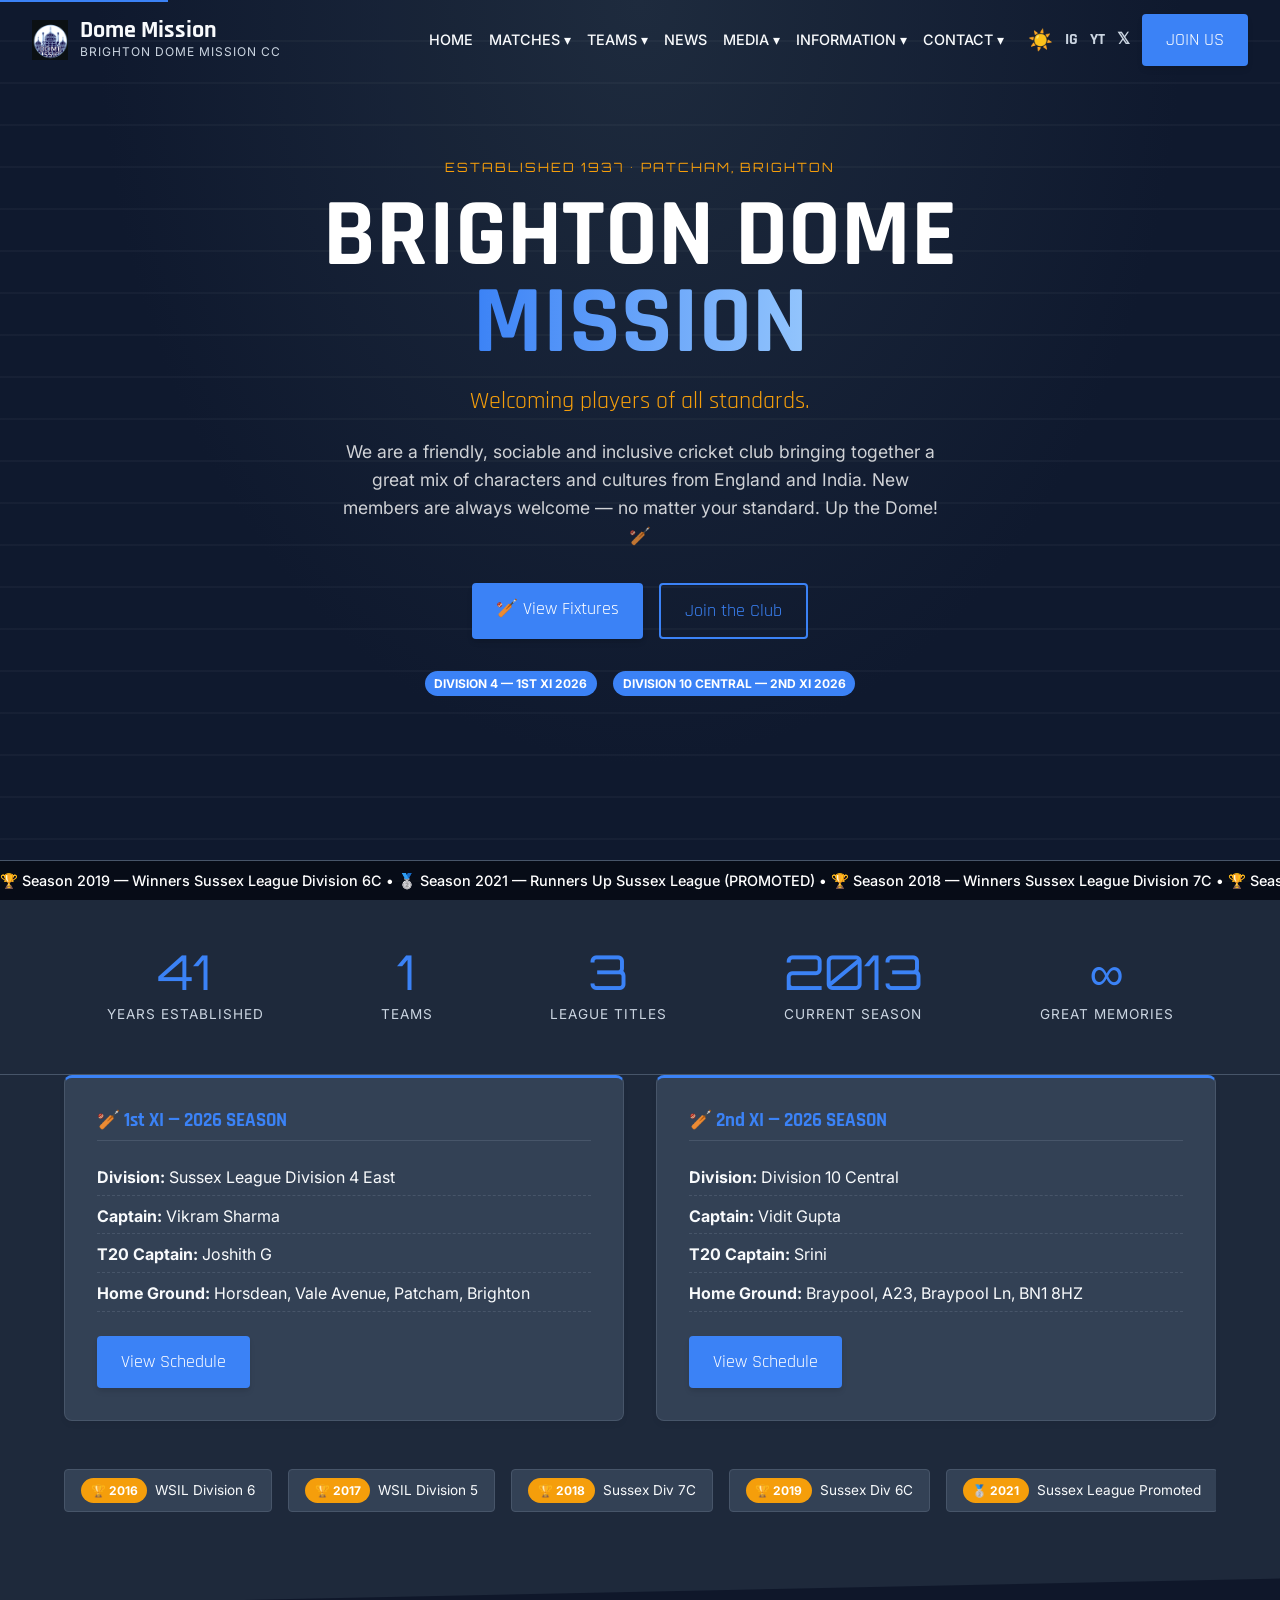
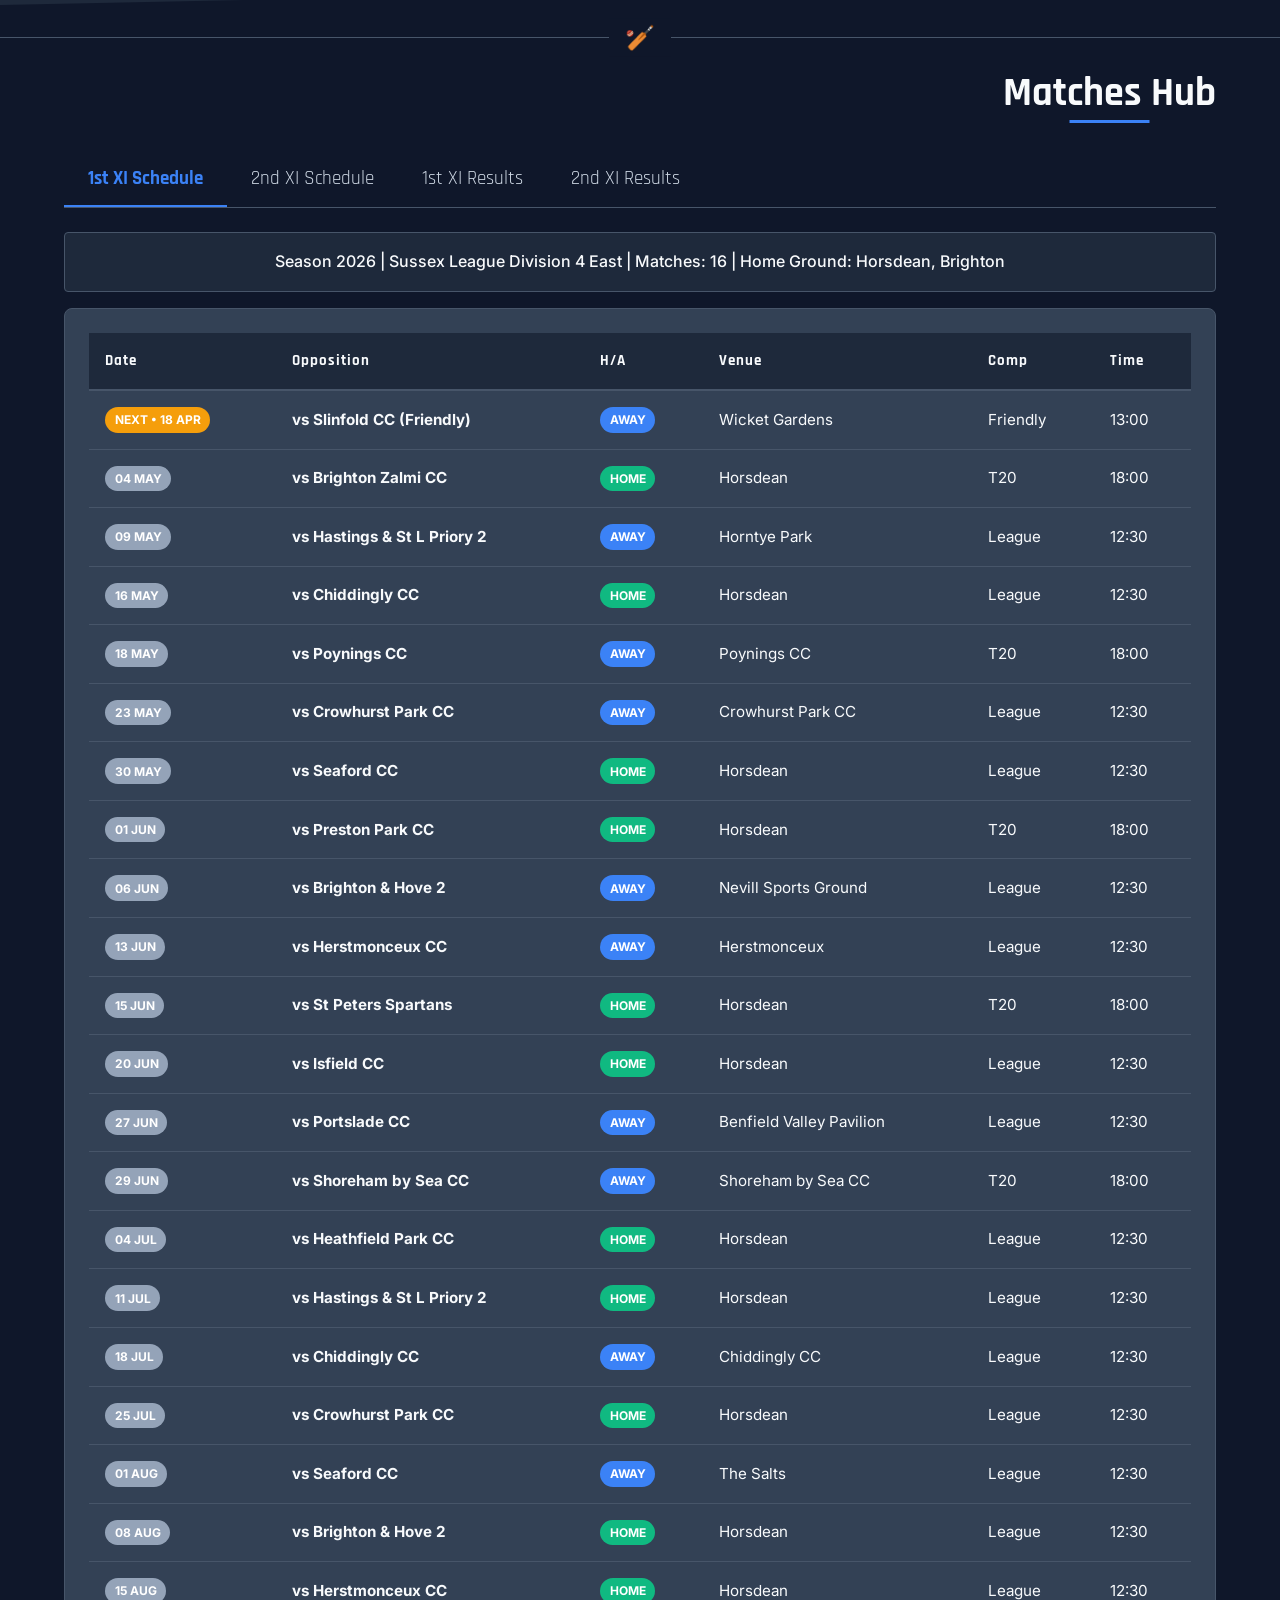
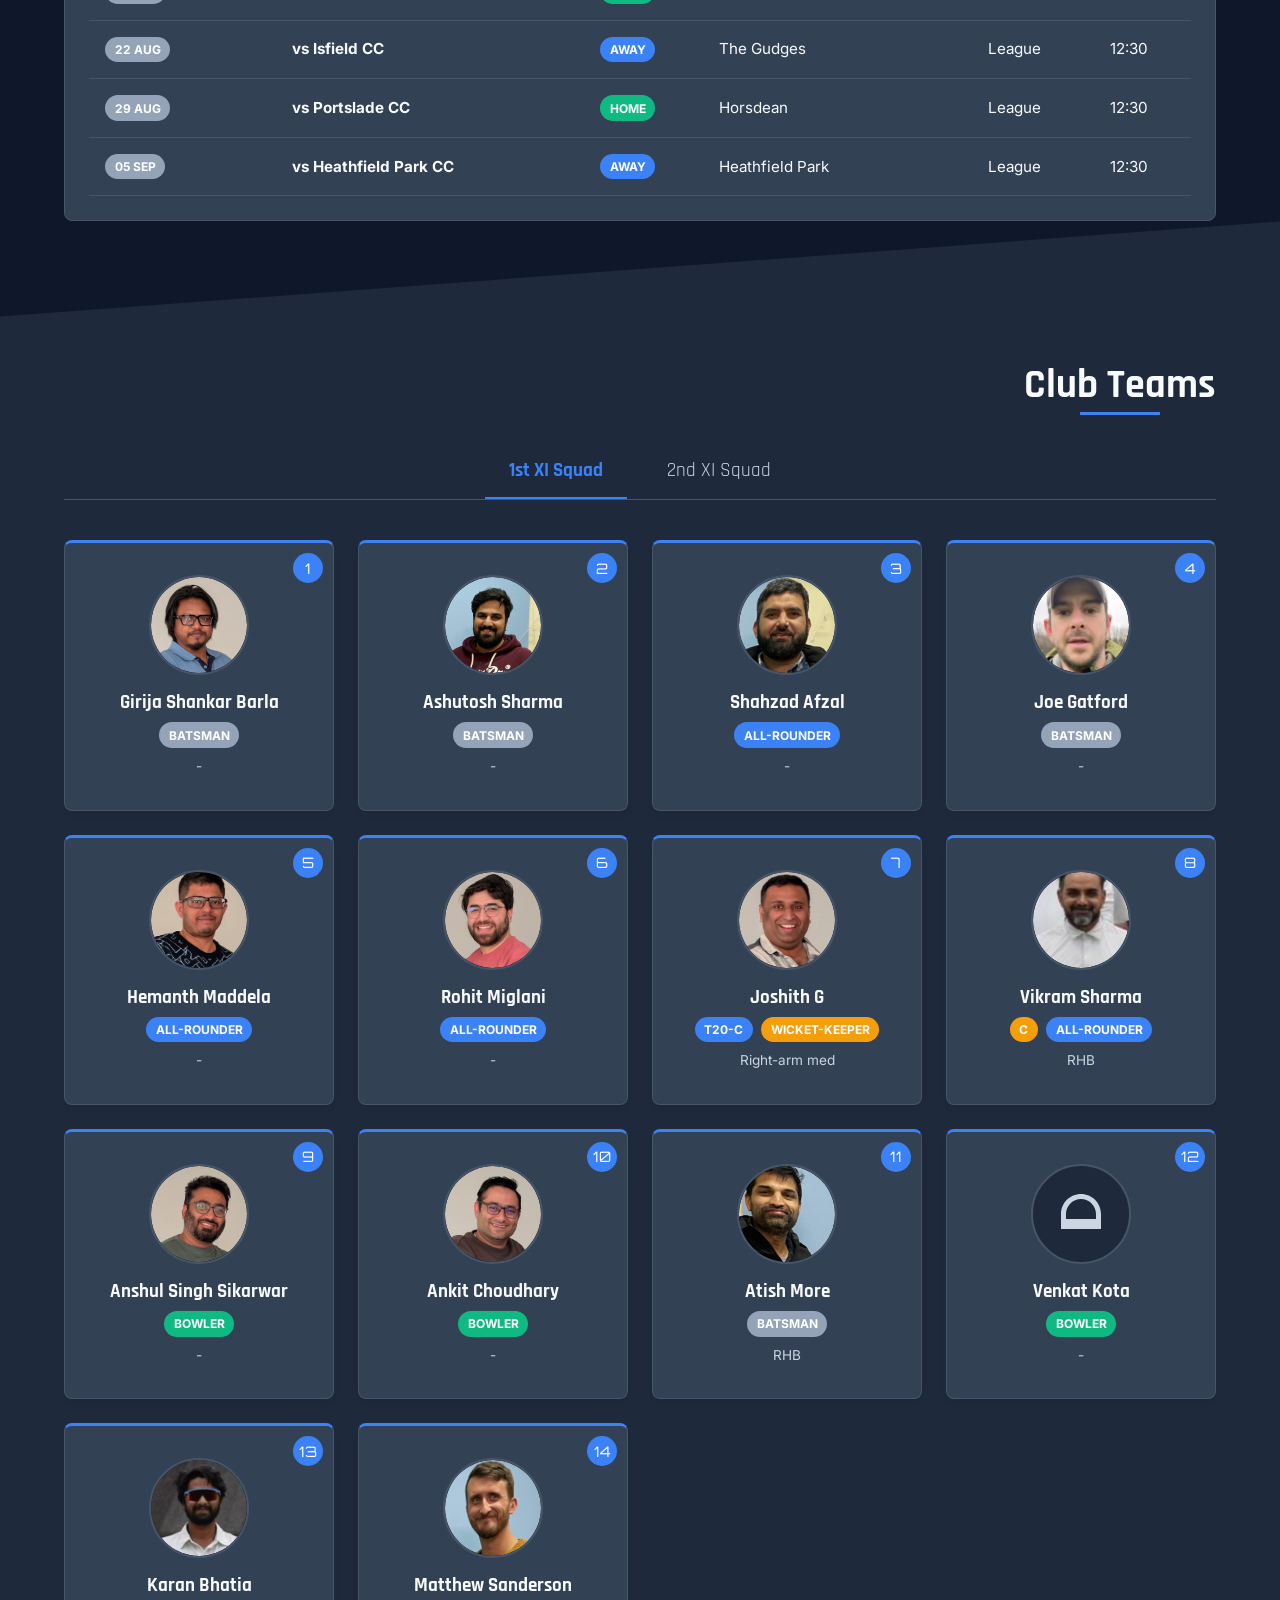
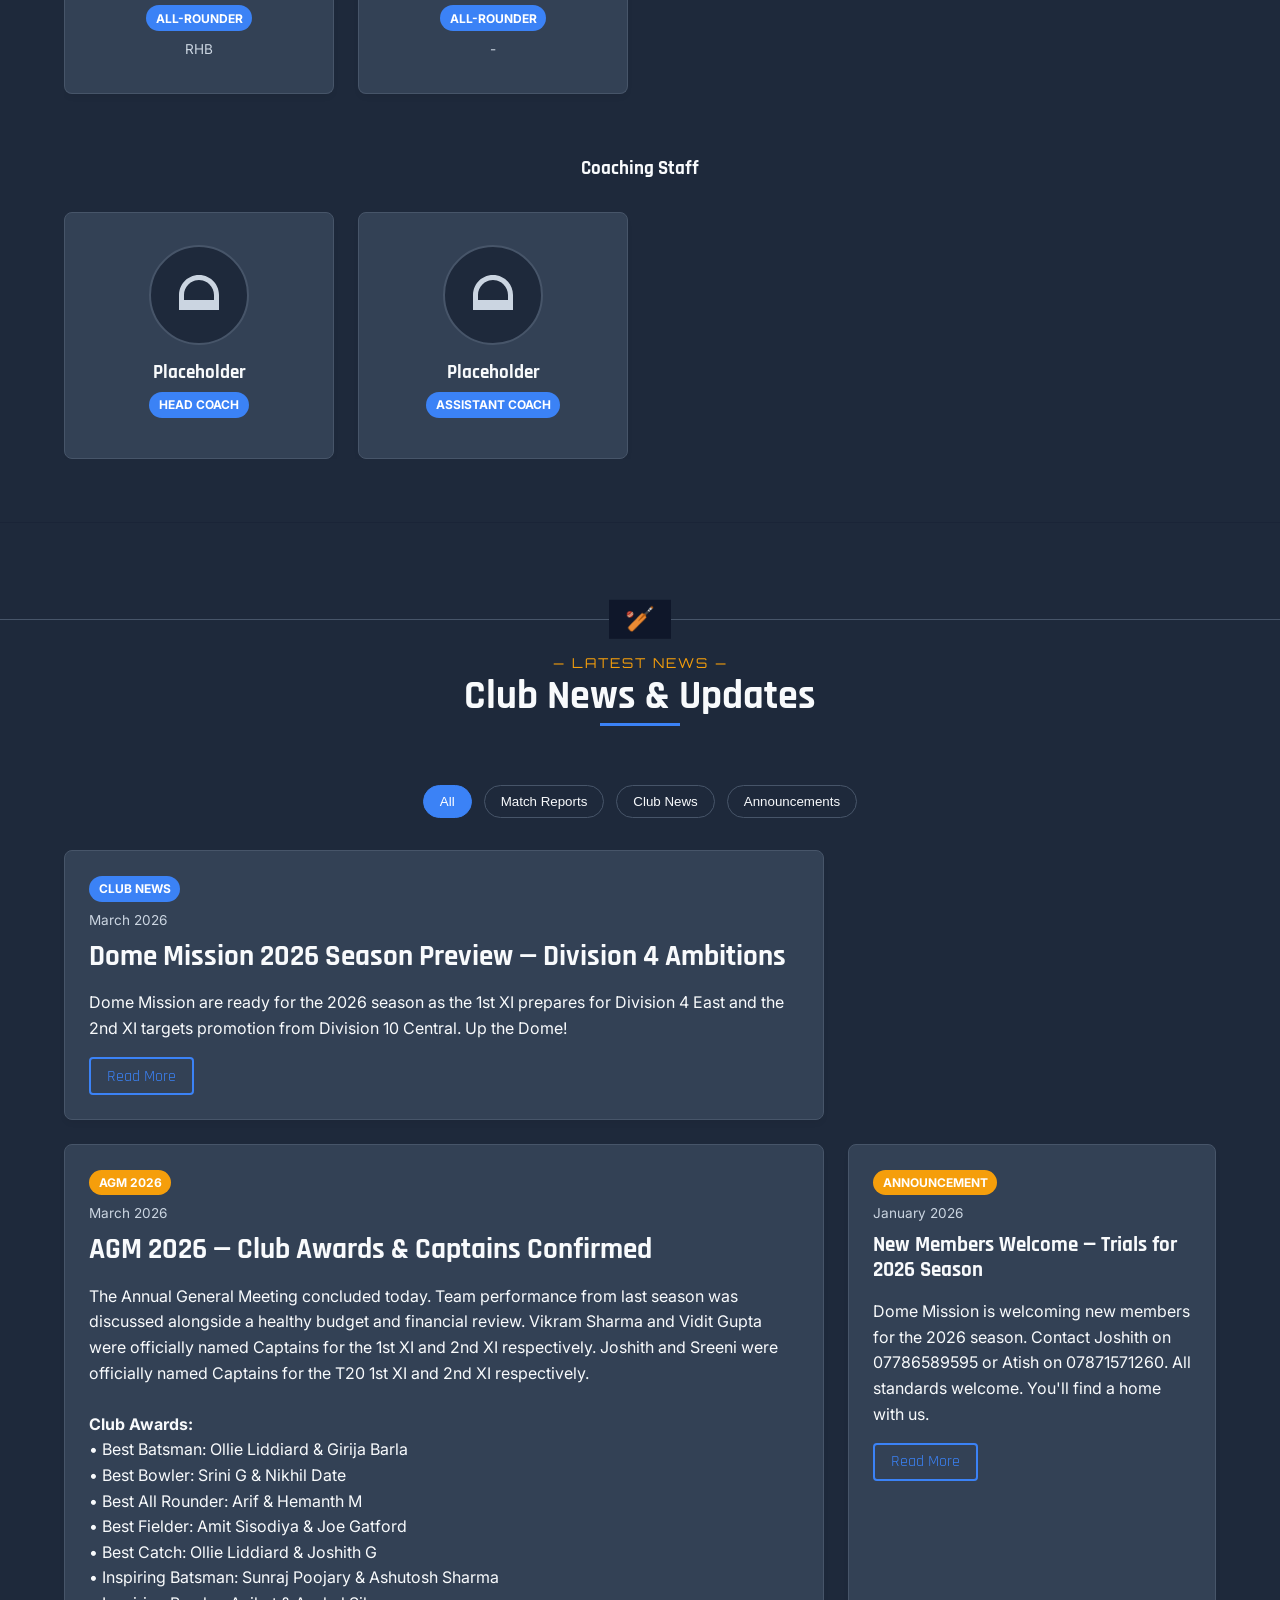
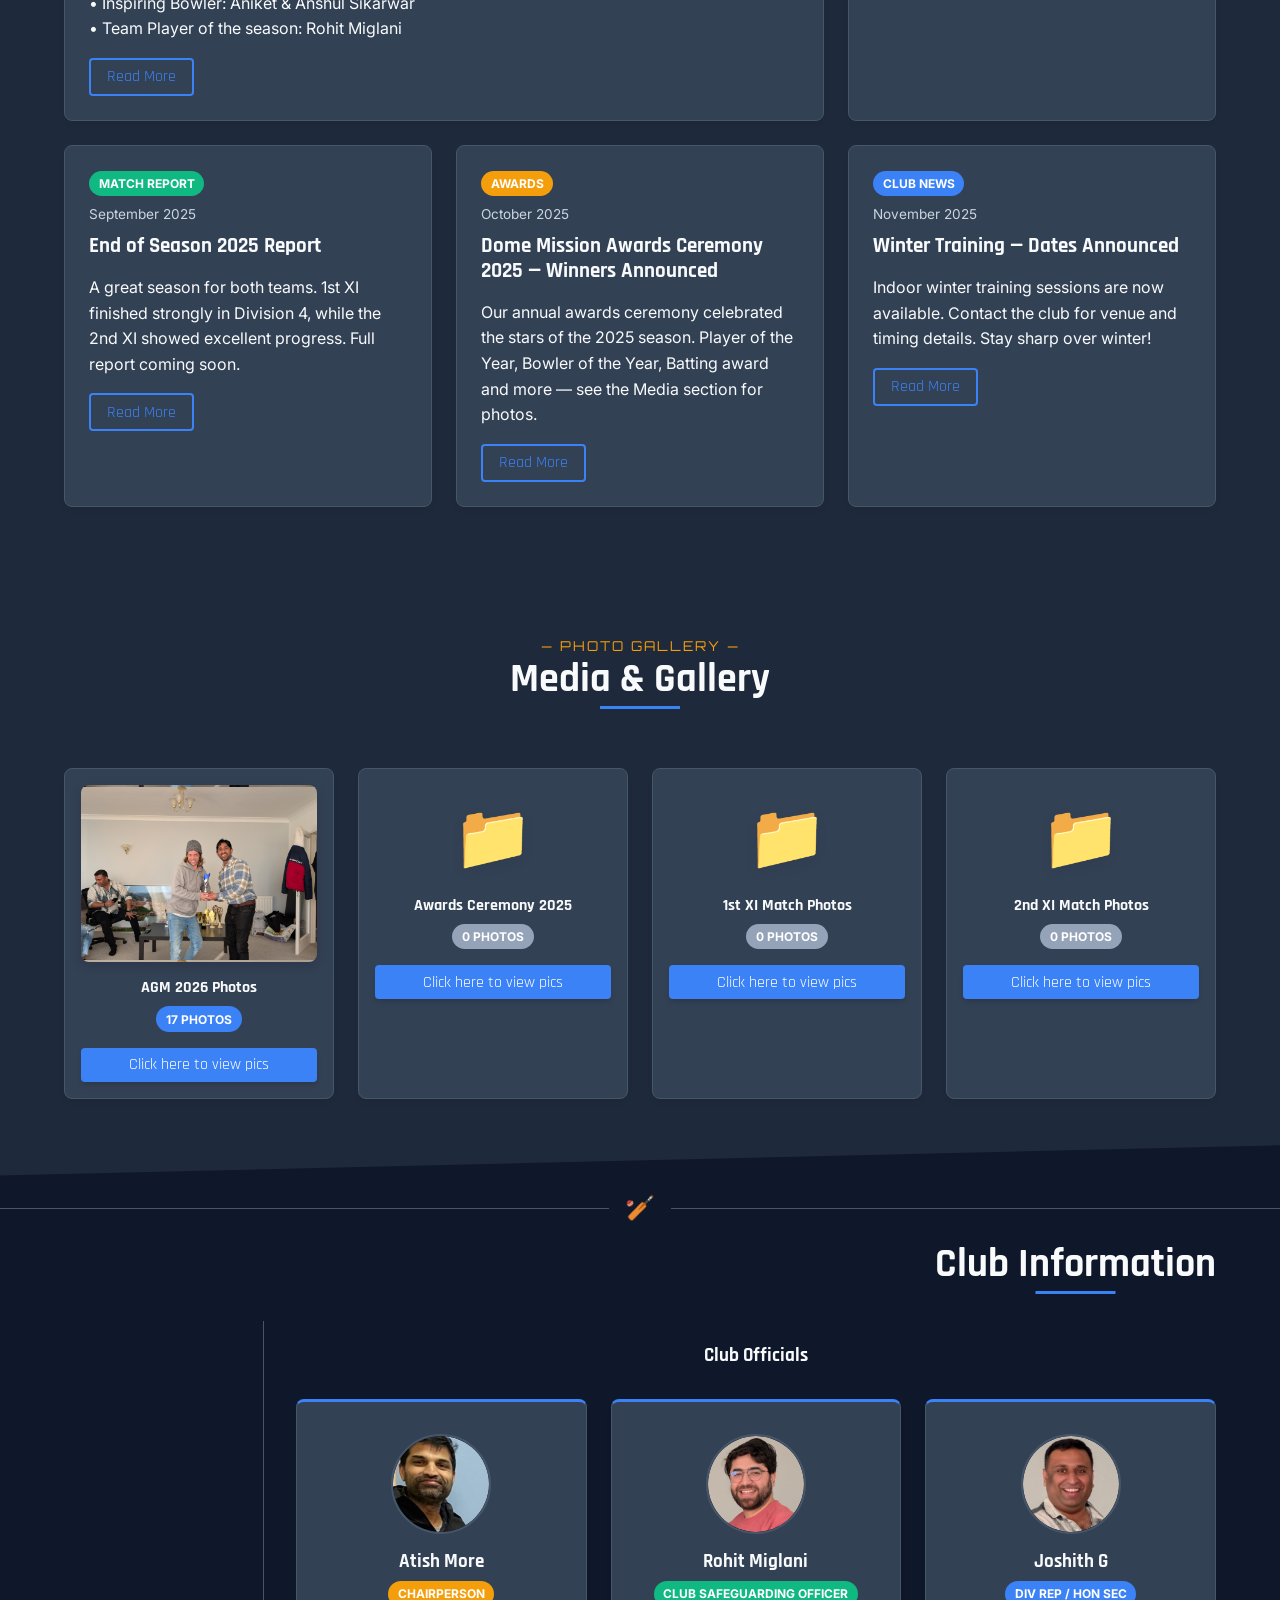
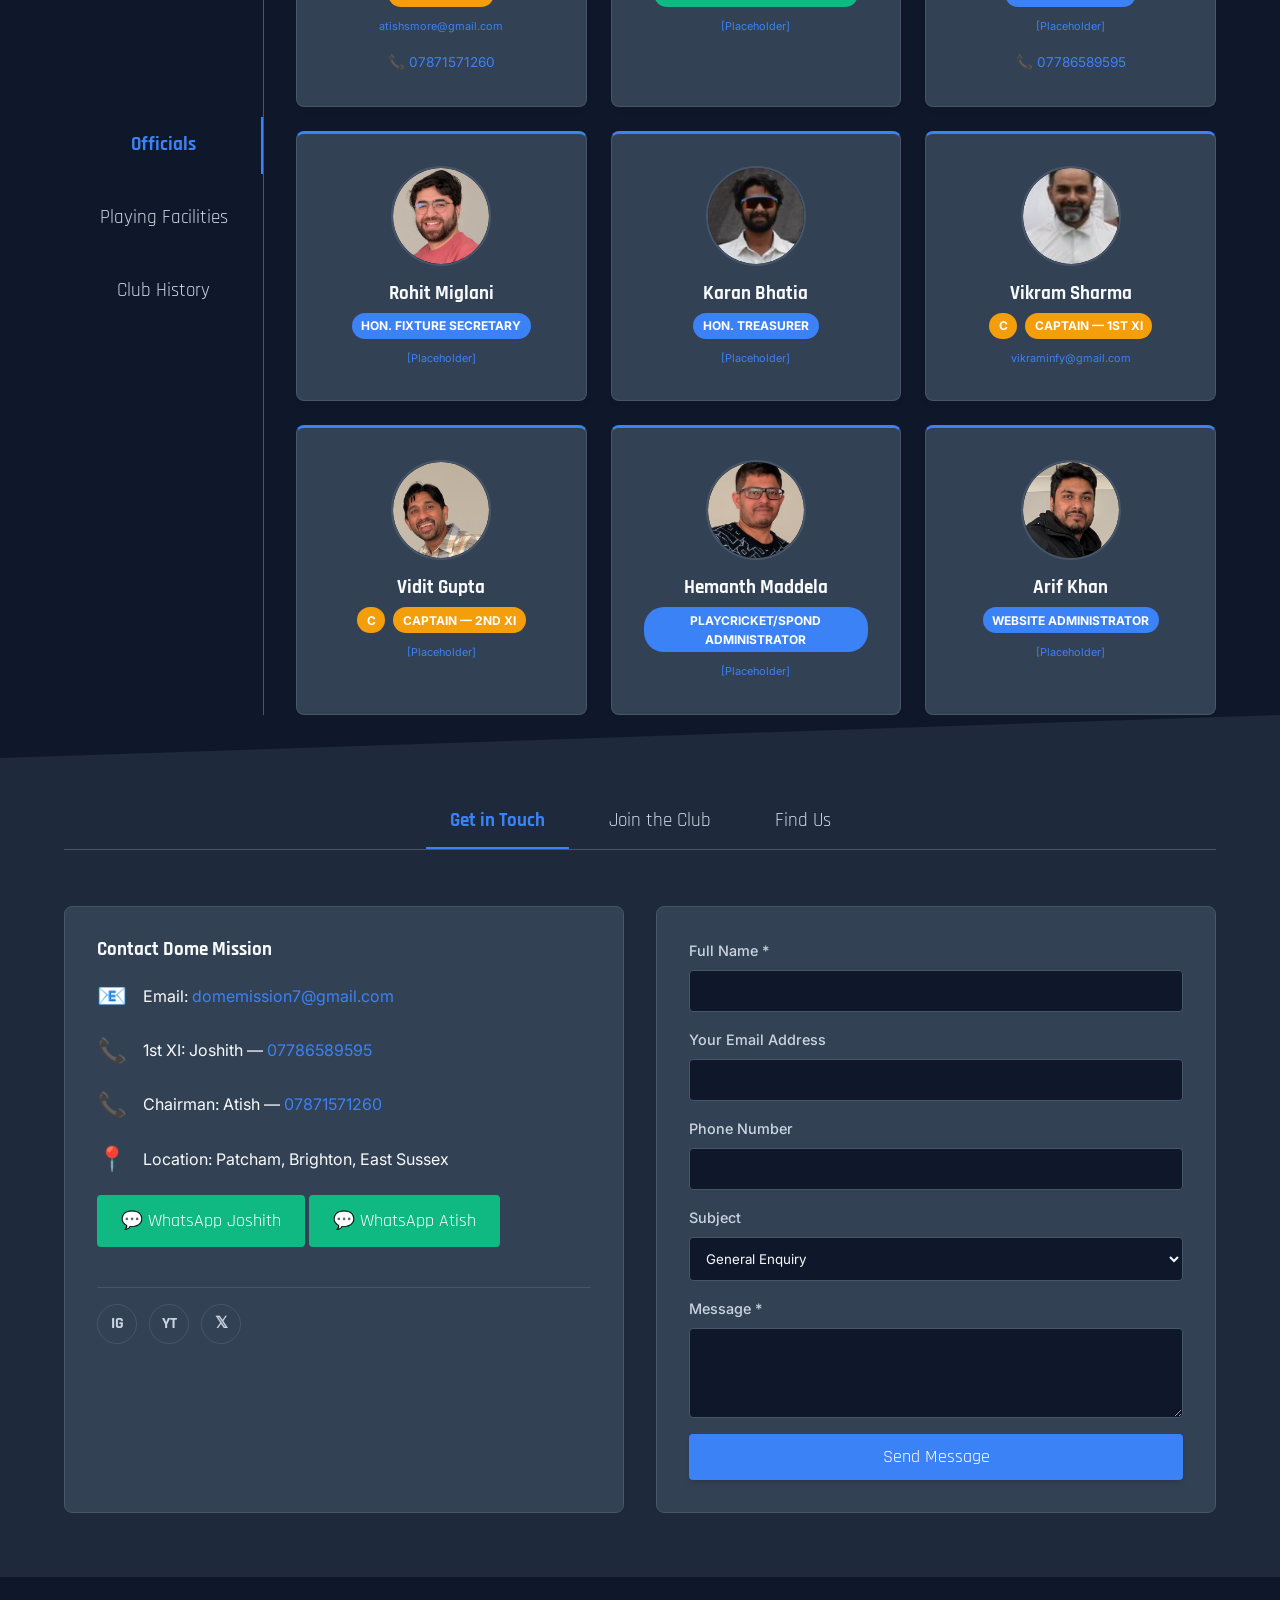
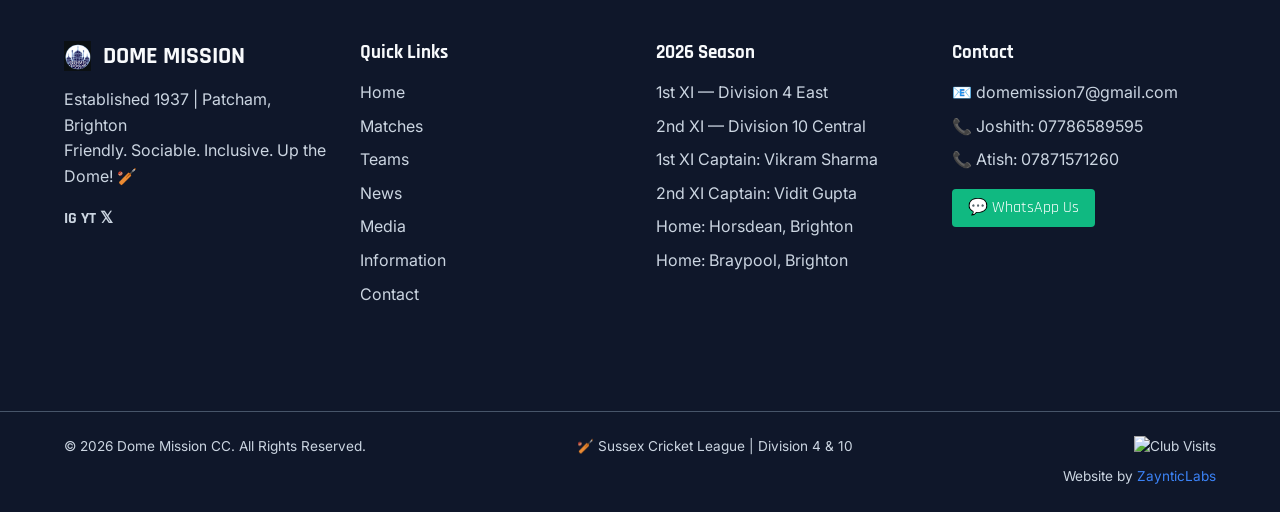
==== index.html @ 277e4295 "Switch visitor counter to reliable hits.dwyl.com service" ====
<!DOCTYPE html>
<html lang="en" data-theme="dark">
<head>
    <meta charset="UTF-8">
    <meta name="viewport" content="width=device-width, initial-scale=1.0">
    <title>Dome Mission | Cricket Club in Brighton, Sussex</title>
    <meta name="description" content="Dome Mission — a friendly, sociable and inclusive cricket club in Patcham, Brighton, established 1937. Playing in Sussex League Division 4 and Division 10 Central in 2026. New members welcome.">
    <meta name="keywords" content="Brighton cricket club, Dome Mission, BDM CC, Brighton Dome Mission, Patcham cricket, Sussex Cricket League, cricket Brighton, join cricket club Brighton, Division 4 cricket">
    <meta property="og:title" content="Dome Mission | Up the Dome!">
    <meta property="og:description" content="Friendly, sociable, inclusive cricket club in Brighton since 1937. All standards welcome. Up the Dome! 🏏">
    <meta property="og:type" content="website">
    <link rel="icon" href="images/dome/dome-mission-logo.png">
    
    <!-- Google Fonts -->
    <link rel="preconnect" href="https://fonts.googleapis.com">
    <link rel="preconnect" href="https://fonts.gstatic.com" crossorigin>
    <link href="https://fonts.googleapis.com/css2?family=Inter:wght@400;500&family=Orbitron:wght@700&family=Rajdhani:wght@700&display=swap" rel="stylesheet">
    
    <link rel="stylesheet" href="style.css">
</head>
<body>
    <!--
      DOME MISSION — WEBSITE FOLDER STRUCTURE
      =====================================================
      index.html        → Main website
      style.css         → All styles
      script.js         → All JavaScript
      
      /images/
        /agm-2026/      → Drop AGM 2026 photos here
                          Name: agm-2026-01.jpg, agm-2026-02.jpg...
        /awards-2025/   → Drop awards ceremony photos here
                          Name: awards-01.jpg, awards-02.jpg...
        /team1-matches/ → 1st XI match photos
                          Subfolder per match: /2026-04-18/
                          Names: match-01.jpg, match-02.jpg...
        /team2-matches/ → 2nd XI match photos (same structure)
        /squad/         → Player headshots (optional)
                          Name: firstname-lastname.jpg
                          
    -->

    <a href="#main-content" class="skip-link">Skip to main content</a>

    <!-- NAVIGATION -->
    <nav class="navbar" role="navigation">
        <div class="nav-container">
            <a href="#" class="brand">
                <img src="images/dome/dome-mission-logo.png" class="brand-logo" alt="Dome Mission Logo">
                <div class="brand-text">
                    <span class="brand-title">Dome Mission</span>
                    <span class="brand-subtitle">Brighton Dome Mission CC</span>
                </div>
            </a>

            <div class="nav-right">
                <ul class="nav-links">
                    <li><a href="#">HOME</a></li>
                    <li class="dropdown-parent">
                        <a href="#matches">MATCHES ▾</a>
                        <ul class="dropdown">
                            <li><a href="#matches" data-tab="1st-schedule">1st XI Schedule 2026</a></li>
                            <li><a href="#matches" data-tab="2nd-schedule">2nd XI Schedule 2026</a></li>
                            <li><a href="#matches" data-tab="1st-results">Results — 1st XI</a></li>
                            <li><a href="#matches" data-tab="2nd-results">Results — 2nd XI</a></li>
                        </ul>
                    </li>
                    <li class="dropdown-parent">
                        <a href="#teams">TEAMS ▾</a>
                        <ul class="dropdown">
                            <li><a href="#teams" data-tab="1st-squad">1st XI Squad</a></li>
                            <li><a href="#teams" data-tab="2nd-squad">2nd XI Squad</a></li>
                        </ul>
                    </li>
                    <li><a href="#news">NEWS</a></li>
                    <li class="dropdown-parent">
                        <a href="#media">MEDIA ▾</a>
                        <ul class="dropdown">
                            <li><a href="#media" class="media-link" data-folder="agm-2026">AGM Photos (2026)</a></li>
                            <li><a href="#media" class="media-link" data-folder="awards">Awards Ceremony</a></li>
                            <li><a href="#media" class="media-link" data-folder="1st-photos">1st XI Match Photos</a></li>
                            <li><a href="#media" class="media-link" data-folder="2nd-photos">2nd XI Match Photos</a></li>
                        </ul>
                    </li>
                    <li class="dropdown-parent">
                        <a href="#information">INFORMATION ▾</a>
                        <ul class="dropdown">
                            <li><a href="#information" data-tab="officials">Officials</a></li>
                            <li><a href="#information" data-tab="facilities">Playing Facilities</a></li>
                            <li><a href="#information" data-tab="history">Club History</a></li>
                        </ul>
                    </li>
                    <li class="dropdown-parent">
                        <a href="#contact">CONTACT ▾</a>
                        <ul class="dropdown">
                            <li><a href="#contact" data-tab="contact-us">Get in Touch</a></li>
                            <li><a href="#contact" data-tab="join">Join the Club</a></li>
                        </ul>
                    </li>
                </ul>

                <div class="nav-actions">
                    <button id="theme-toggle" aria-label="Toggle dark/light mode" class="icon-btn">
                        <span class="moon-icon">🌙</span>
                        <span class="sun-icon">☀️</span>
                    </button>
                    <a href="https://www.instagram.com/domemission/" target="_blank" class="social-icon" aria-label="Instagram">IG</a>
                    <a href="https://www.youtube.com/channel/UC5LYfdQygbb3zKz_Ei4gT7A" target="_blank" class="social-icon" aria-label="YouTube">YT</a>
                    <a href="https://x.com/DomeMission" target="_blank" class="social-icon" aria-label="X (Twitter)">𝕏</a>
                    <a href="#contact" class="btn btn-primary btn-join" onclick="document.querySelector('#contact [data-target=\'join\']').click();">JOIN US</a>
                </div>

                <button class="hamburger" aria-label="Toggle menu">
                    <span></span>
                    <span></span>
                    <span></span>
                </button>
            </div>
        </div>
    </nav>
    
    <!-- Mobile Menu Overlay -->
    <div class="mobile-menu">
        <div class="mobile-menu-inner">
            <div class="mobile-top">
                <button id="mobile-theme-toggle" aria-label="Toggle dark/light mode" class="icon-btn">
                    <span class="moon-icon">🌙</span>
                    <span class="sun-icon">☀️</span>
                </button>
            </div>
            <!-- Mobile links injected by JS -->
            <ul class="mobile-links"></ul>
            <div class="mobile-socials">
                <a href="https://www.instagram.com/domemission/" target="_blank" class="social-icon">IG</a>
                <a href="https://www.youtube.com/channel/UC5LYfdQygbb3zKz_Ei4gT7A" target="_blank" class="social-icon">YT</a>
                <a href="https://x.com/DomeMission" target="_blank" class="social-icon">𝕏</a>
            </div>
        </div>
    </div>

    <main id="main-content">
        <!-- SECTION 1: HERO -->
        <section id="hero" class="hero-section">
            <div class="pitch-overlay"></div>
            <div class="stadium-arc"></div>
            <div class="hero-content">
                <div class="hero-badge">ESTABLISHED 1937 • PATCHAM, BRIGHTON</div>
                <h1 class="hero-title">
                    <span class="line1">BRIGHTON DOME</span><br>
                    <span class="line2">MISSION</span>
                </h1>
                
                <div class="tagline-rotator">
                    <p class="tagline active">Friendly. Sociable. Inclusive.</p>
                    <p class="tagline">Welcoming players of all standards.</p>
                    <p class="tagline">A great mix of characters and cultures.</p>
                </div>
                
                <p class="hero-body">
                    We are a friendly, sociable and inclusive cricket club bringing together a great mix of characters and cultures from England and India. New members are always welcome — no matter your standard. Up the Dome! 🏏
                </p>
                
                <div class="hero-buttons">
                    <a href="#matches" class="btn btn-primary">🏏 View Fixtures</a>
                    <a href="#contact" class="btn btn-outline" onclick="setTimeout(() => document.querySelector('#contact [data-target=\'join\']').click(), 100);">Join the Club</a>
                </div>
                
                <div class="season-badges">
                    <span class="badge badge-primary pulse">DIVISION 4 — 1ST XI 2026</span>
                    <span class="badge badge-primary pulse" style="animation-delay: 1s;">DIVISION 10 CENTRAL — 2ND XI 2026</span>
                </div>
            </div>
            
            <div class="floating-ball-container">
            </div>
            
            <div class="ticker-wrap">
                <div class="ticker">
                    <div class="ticker-content">
                        🏆 Season 2019 — Winners Sussex League Division 6C  •  🥈 Season 2021 — Runners Up Sussex League (PROMOTED)  •  🏆 Season 2018 — Winners Sussex League Division 7C  •  🏆 Season 2017 — Winners West Sussex Invitation League Div 5  •  🏆 Season 2016 — Winners WSIL Division 6  •  🏏 1st XI Captain: Vikram Sharma  •  2nd XI Captain: Vidit Gupta  •  Up the Dome! 🏏
                    </div>
                    <div class="ticker-content">
                        🏆 Season 2019 — Winners Sussex League Division 6C  •  🥈 Season 2021 — Runners Up Sussex League (PROMOTED)  •  🏆 Season 2018 — Winners Sussex League Division 7C  •  🏆 Season 2017 — Winners West Sussex Invitation League Div 5  •  🏆 Season 2016 — Winners WSIL Division 6  •  🏏 1st XI Captain: Vikram Sharma  •  2nd XI Captain: Vidit Gupta  •  Up the Dome! 🏏
                    </div>
                </div>
            </div>
        </section>

        <!-- SECTION 2: QUICK STATS BAR -->
        <section id="stats" class="stats-section scroll-anim">
            <div class="container grid stats-grid">
                <div class="stat-item">
                    <div class="stat-number orbitron counter" data-target="87">0</div>
                    <div class="stat-label">Years Established</div>
                </div>
                <div class="stat-item">
                    <div class="stat-number orbitron counter" data-target="2">0</div>
                    <div class="stat-label">Teams</div>
                </div>
                <div class="stat-item">
                    <div class="stat-number orbitron counter" data-target="6">0</div>
                    <div class="stat-label">League Titles</div>
                </div>
                <div class="stat-item">
                    <div class="stat-number orbitron counter" data-target="2026" data-start="2000">2000</div>
                    <div class="stat-label">Current Season</div>
                </div>
                <div class="stat-item">
                    <div class="stat-number orbitron">∞</div>
                    <div class="stat-label">Great Memories</div>
                </div>
            </div>
        </section>

        <!-- SECTION 3: SEASON OVERVIEW -->
        <section id="season-overview" class="season-section diagonal-bottom pb-m">
            <div class="container scroll-anim">
                <div class="grid cards-grid">
                    <div class="glass-card border-focus">
                        <div class="card-content">
                            <h3 class="card-title">🏏 1st XI — 2026 SEASON</h3>
                            <ul class="info-list">
                                <li><strong>Division:</strong> Sussex League Division 4 East</li>
                                <li><strong>Captain:</strong> Vikram Sharma</li>
                                <li><strong>T20 Captain:</strong> Joshith G</li>
                                <li><strong>Home Ground:</strong> Horsdean, Vale Avenue, Patcham, Brighton</li>
                            </ul>
                            <a href="#matches" class="btn btn-primary" onclick="switchMainTab('matches', '1st-schedule')">View Schedule</a>
                        </div>
                    </div>
                    
                    <div class="glass-card border-focus">
                        <div class="card-content">
                            <h3 class="card-title">🏏 2nd XI — 2026 SEASON</h3>
                            <ul class="info-list">
                                <li><strong>Division:</strong> Division 10 Central</li>
                                <li><strong>Captain:</strong> Vidit Gupta</li>
                                <li><strong>T20 Captain:</strong> Srini</li>
                                <li><strong>Home Ground:</strong> Braypool, A23, Braypool Ln, BN1 8HZ</li>
                            </ul>
                            <a href="#matches" class="btn btn-primary" onclick="switchMainTab('matches', '2nd-schedule')">View Schedule</a>
                        </div>
                    </div>
                </div>

                <div class="timeline-strip mt-2">
                    <div class="timeline-scroll">
                        <div class="timeline-item"><span class="badge badge-gold">🏆 2016</span> WSIL Division 6</div>
                        <div class="timeline-item"><span class="badge badge-gold">🏆 2017</span> WSIL Division 5</div>
                        <div class="timeline-item"><span class="badge badge-gold">🏆 2018</span> Sussex Div 7C</div>
                        <div class="timeline-item"><span class="badge badge-gold">🏆 2019</span> Sussex Div 6C</div>
                        <div class="timeline-item"><span class="badge badge-gold">🥈 2021</span> Sussex League Promoted</div>
                        <div class="timeline-item"><span class="badge badge-gold">🥈 2021</span> Sussex Slam</div>
                    </div>
                </div>
            </div>
        </section>

        <!-- SECTION 4: MATCHES -->
        <section id="matches" class="matches-section pt-m pb-m">
            <div class="section-divider divider-ball"></div>
            <div class="container scroll-anim">
                <div class="section-header text-center">
                    <h2 class="section-title">Matches Hub</h2>
                </div>

                <div class="tabs-container">
                    <div class="tabs-header" role="tablist">
                        <button class="tab-btn active" role="tab" data-target="1st-schedule">1st XI Schedule</button>
                        <button class="tab-btn" role="tab" data-target="2nd-schedule">2nd XI Schedule</button>
                        <button class="tab-btn" role="tab" data-target="1st-results">1st XI Results</button>
                        <button class="tab-btn" role="tab" data-target="2nd-results">2nd XI Results</button>
                        <div class="tab-indicator"></div>
                    </div>

                    <div class="tabs-content">
                        <!-- TAB 1: 1ST XI SCHEDULE -->
                        <div class="tab-panel active" id="1st-schedule" role="tabpanel">
                            <div class="season-summary-bar">
                                Season 2026 | Sussex League Division 4 East | Matches: 16 | Home Ground: Horsdean, Brighton
                            </div>
                            <div class="table-container wrapper-card">
                                <table>
                                    <thead>
                                        <tr>
                                            <th>Date</th>
                                            <th>Opposition</th>
                                            <th>H/A</th>
                                            <th>Venue</th>
                                            <th>Comp</th>
                                            <th>Time</th>
                                        </tr>
                                    </thead>
                                    <tbody id="1st-fixtures-body">
                                        <!-- Replace with actual 2026 fixtures -->
                                    </tbody>
                                </table>
                            </div>
                        </div>

                        <!-- TAB 2: 2ND XI SCHEDULE -->
                        <div class="tab-panel" id="2nd-schedule" role="tabpanel">
                            <div class="season-summary-bar">
                                Season 2026 | Division 10 Central | Matches: 14 | Home Ground: Braypool, Brighton
                            </div>
                            <div class="table-container wrapper-card">
                                <table>
                                    <thead>
                                        <tr>
                                            <th>Date</th>
                                            <th>Opposition</th>
                                            <th>H/A</th>
                                            <th>Venue</th>
                                            <th>Comp</th>
                                            <th>Time</th>
                                        </tr>
                                    </thead>
                                    <tbody id="2nd-fixtures-body">
                                        <!-- Replace with actual 2026 fixtures -->
                                    </tbody>
                                </table>
                            </div>
                        </div>

                        <!-- TAB 3: 1ST XI RESULTS -->
                        <div class="tab-panel" id="1st-results" role="tabpanel">
                            <div class="season-summary-bar table-stats-bar text-center">
                                P: 0 | W: 0 | L: 0 | D: 0 | NR: 0 | Pts: 0
                            </div>
                            <div class="results-grid wrapper-card" id="1st-results-body">
                                <!-- Replace with actual results as season progresses -->
                            </div>
                        </div>

                        <!-- TAB 4: 2ND XI RESULTS -->
                        <div class="tab-panel" id="2nd-results" role="tabpanel">
                            <div class="season-summary-bar table-stats-bar text-center">
                                P: 0 | W: 0 | L: 0 | D: 0 | NR: 0 | Pts: 0
                            </div>
                            <div class="results-grid wrapper-card" id="2nd-results-body">
                                <!-- Replace with actual results as season progresses -->
                            </div>
                        </div>
                    </div>
                </div>
            </div>
        </section>

        <!-- SECTION 5: TEAMS -->
        <section id="teams" class="teams-section diagonal-top pb-m">
            <div class="container scroll-anim">
                <div class="section-header text-center pt-m">
                    <h2 class="section-title">Club Teams</h2>
                </div>

                <div class="tabs-container">
                    <div class="tabs-header justify-center" role="tablist">
                        <button class="tab-btn active" role="tab" data-target="1st-squad">1st XI Squad</button>
                        <button class="tab-btn" role="tab" data-target="2nd-squad">2nd XI Squad</button>
                        <div class="tab-indicator"></div>
                    </div>

                    <div class="tabs-content">
                        <!-- 1st XI Squad -->
                        <div class="tab-panel active" id="1st-squad" role="tabpanel">
                            <div class="squad-grid" id="1st-squad-grid">
                                <!-- Add full squad details here -->
                            </div>
                            <h3 class="text-center mt-m">Coaching Staff</h3>
                            <div class="squad-grid coaches-grid justify-center mt-1">
                                <div class="player-card glass-card">
                                    <div class="player-avatar"><div class="helmet-silhouette"></div></div>
                                    <h4 class="player-name">Placeholder</h4>
                                    <div class="player-badges"><span class="badge badge-primary">Head Coach</span></div>
                                </div>
                                <div class="player-card glass-card">
                                    <div class="player-avatar"><div class="helmet-silhouette"></div></div>
                                    <h4 class="player-name">Placeholder</h4>
                                    <div class="player-badges"><span class="badge badge-primary">Assistant Coach</span></div>
                                </div>
                            </div>
                        </div>

                        <!-- 2nd XI Squad -->
                        <div class="tab-panel" id="2nd-squad" role="tabpanel">
                            <div class="squad-grid" id="2nd-squad-grid">
                                <!-- Add 2nd XI squad here -->
                            </div>
                        </div>
                    </div>
                </div>
            </div>
        </section>

        <!-- SECTION 6: NEWS -->
        <section id="news" class="news-section pt-m pb-m">
            <div class="section-divider divider-ball"></div>
            <div class="container scroll-anim">
                <div class="section-label text-center">— LATEST NEWS —</div>
                <h2 class="section-title text-center">Club News & Updates</h2>
                
                <div class="filter-tabs mt-2 text-center" role="group" aria-label="News filters">
                    <button class="filter-btn active" data-filter="all">All</button>
                    <button class="filter-btn" data-filter="Match Report">Match Reports</button>
                    <button class="filter-btn" data-filter="Club News">Club News</button>
                    <button class="filter-btn" data-filter="Announcement">Announcements</button>
                </div>
                
                <div class="masonry-grid mt-2" id="news-grid">
                    <!-- News cards populated by JS -->
                </div>
            </div>
        </section>

        <!-- SECTION 7: MEDIA -->
        <section id="media" class="media-section diagonal-bottom pb-m">
            <div class="container scroll-anim">
                <div class="section-label text-center pt-m">— PHOTO GALLERY —</div>
                <h2 class="section-title text-center">Media & Gallery</h2>

                <div class="folder-grid mt-2">
                    <div class="folder-card glass-card" data-folder="agm-2026">
                        <div class="folder-thumbnail" style="background-image: url('images/AGM/Ollie.jpg');"></div>
                        <h4 class="folder-name">AGM 2026 Photos</h4>
                        <div class="folder-count badge badge-primary">17 Photos</div>
                        <button class="btn btn-primary btn-sm mt-1 block w-100">Click here to view pics</button>
                    </div>
                    
                    <div class="folder-card glass-card" data-folder="awards">
                        <div class="folder-icon">📁</div>
                        <h4 class="folder-name">Awards Ceremony 2025</h4>
                        <div class="folder-count badge badge-grey">0 Photos</div>
                        <button class="btn btn-primary btn-sm mt-1 block w-100">Click here to view pics</button>
                    </div>
                    
                    <div class="folder-card glass-card" data-folder="1st-photos">
                        <div class="folder-icon">📁</div>
                        <h4 class="folder-name">1st XI Match Photos</h4>
                        <div class="folder-count badge badge-grey">0 Photos</div>
                        <button class="btn btn-primary btn-sm mt-1 block w-100">Click here to view pics</button>
                    </div>
                    
                    <div class="folder-card glass-card" data-folder="2nd-photos">
                        <div class="folder-icon">📁</div>
                        <h4 class="folder-name">2nd XI Match Photos</h4>
                        <div class="folder-count badge badge-grey">0 Photos</div>
                        <button class="btn btn-primary btn-sm mt-1 block w-100">Click here to view pics</button>
                    </div>
                </div>

                <!-- Gallery Panel -->
                <div id="gallery-panel" class="gallery-panel glass-card mt-2">
                    <div class="gallery-header flex-between mb-1">
                        <h3 class="gallery-breadcrumb">Media > <span id="gallery-title">Gallery</span></h3>
                        <button class="icon-btn close-gallery">✖</button>
                    </div>
                    
                    <div class="photo-grid mt-1" id="photo-grid">
                        <!-- Dynamic photos drop here -->
                    </div>
                </div>
            </div>
        </section>

        <!-- Lightbox Overlay -->
        <div id="lightbox" class="lightbox" role="dialog" aria-modal="true" aria-label="Image lightbox">
            <button class="lightbox-close" aria-label="Close">✕</button>
            <button class="lightbox-prev" aria-label="Previous image">❮</button>
            <div class="lightbox-content">
                <img id="lightbox-img" src="" alt="">
                <div id="lightbox-caption" class="lightbox-caption"></div>
            </div>
            <button class="lightbox-next" aria-label="Next image">❯</button>
        </div>

        <!-- SECTION 8: INFORMATION -->
        <section id="information" class="info-section pt-m pb-m">
            <div class="section-divider divider-ball"></div>
            <div class="container scroll-anim">
                <div class="section-header text-center">
                    <h2 class="section-title">Club Information</h2>
                </div>

                <div class="tabs-container vertical-look">
                    <div class="tabs-header side-tabs justify-center" role="tablist">
                        <button class="tab-btn active" role="tab" data-target="officials">Officials</button>
                        <button class="tab-btn" role="tab" data-target="facilities">Playing Facilities</button>
                        <button class="tab-btn" role="tab" data-target="history">Club History</button>
                        <div class="tab-indicator"></div>
                    </div>

                    <div class="tabs-content mt-2">
                        <!-- Officials -->
                        <div class="tab-panel active" id="officials" role="tabpanel">
                            <h3 class="text-center mb-1">Club Officials</h3>
                            <div class="squad-grid" id="officials-grid">
                                <!-- Populated by JS -->
                            </div>
                        </div>

                        <!-- Playing Facilities -->
                        <div class="tab-panel" id="facilities" role="tabpanel">
                            <div class="grid layout-2col">
                                <div class="glass-card map-card border-focus">
                                    <span class="badge badge-primary mb-1 d-ib">1ST XI HOME GROUND</span>
                                    <h3 class="orbitron map-h3">HORSDEAN</h3>
                                    <div class="address-block mt-1">
                                        Vale Avenue<br>Patcham<br>Brighton<br>Sussex
                                    </div>
                                    <div class="map-embed">
                                        <iframe src="https://www.google.com/maps/embed?pb=!1m18!1m12!1m3!1d2519.863116812836!2d-0.1554593!3d50.8654823!2m3!1f0!2f0!3f0!3m2!1i1024!2i768!4f13.1!3m3!1m2!1s0x487585099f783307%3A0xe675ca828e1c6b65!2sHorsdean%20Recreational%20Ground!5e0!3m2!1sen!2suk!4v1711666456789!5m2!1sen!2suk" loading="lazy"></iframe>
                                    </div>
                                    <div class="directions-box mt-1">
                                        "Take the A23 turn off into Brighton from A27 bypass. Before reaching A23, take the left turn signposted Vale Avenue. Ground is half a mile along on the left."
                                    </div>
                                    <a href="https://maps.google.com/?q=Horsdean+Cricket+Ground+Vale+Avenue+Patcham+Brighton" target="_blank" class="btn btn-outline mt-1 block w-100">📍 Get Directions</a>
                                </div>
                                
                                <div class="glass-card map-card border-focus">
                                    <span class="badge badge-primary mb-1 d-ib">2ND XI HOME GROUND</span>
                                    <h3 class="orbitron map-h3">BRAYPOOL</h3>
                                    <div class="address-block mt-1">
                                        A23<br>Braypool Lane<br>Brighton<br>BN1 8HZ<br>Sussex
                                    </div>
                                    <div class="map-embed">
                                        <iframe src="https://www.google.com/maps/embed?pb=!1m18!1m12!1m3!1d2519.863116812836!2d-0.160032!3d50.869811!2m3!1f0!2f0!3f0!3m2!1i1024!2i768!4f13.1!3m3!1m2!1s0x487585149372338b%3A0x6b772c7a72d1f9cc!2sBraypool%20Sports%20Ground!5e0!3m2!1sen!2suk!4v1711666456789!5m2!1sen!2suk" loading="lazy"></iframe>
                                    </div>
                                    <a href="https://maps.google.com/?q=Braypool+Cricket+Ground+Braypool+Lane+Brighton+BN1+8HZ" target="_blank" class="btn btn-outline mt-1 block w-100">📍 Get Directions</a>
                                </div>
                            </div>
                        </div>

                        <!-- Club History -->
                        <div class="tab-panel" id="history" role="tabpanel">
                            <div class="timeline-vertical">
                                <div class="tl-item left">
                                    <div class="tl-content glass-card">
                                        <h3>1937 — Dome Mission Founded</h3>
                                        <p>Established in 1937, Dome Mission began its journey as a club committed to bringing people together through cricket in the Brighton area.</p>
                                    </div>
                                </div>
                                <div class="tl-item right">
                                    <div class="tl-content glass-card">
                                        <h3>1990s-2000s — Decades of Community Cricket</h3>
                                        <p>Through the decades, Dome Mission built a reputation as one of Brighton's most welcoming and inclusive cricket clubs, attracting players from across England and India.</p>
                                    </div>
                                </div>
                                <div class="tl-item left">
                                    <div class="tl-content glass-card">
                                        <h3 class="txt-gold">2016 — 🏆 WSIL Division 6 Champions</h3>
                                        <p>Brighton Dome Mission win the West Sussex Invitation League Division 6 title — the club's first major honour in the modern era.</p>
                                    </div>
                                </div>
                                <div class="tl-item right">
                                    <div class="tl-content glass-card">
                                        <h3 class="txt-gold">2017 — 🏆 WSIL Division 5 Champions — Back to Back!</h3>
                                        <p>Successive league title wins cement Dome Mission's reputation as one of the most competitive clubs in West Sussex.</p>
                                    </div>
                                </div>
                                <div class="tl-item left">
                                    <div class="tl-content glass-card">
                                        <h3 class="txt-gold">2018 — 🏆 Sussex League Division 7C Winners</h3>
                                        <p>The club transitions to the Sussex Cricket League and immediately makes its mark — Division 7C Champions.</p>
                                    </div>
                                </div>
                                <div class="tl-item right">
                                    <div class="tl-content glass-card">
                                        <h3 class="txt-gold">2019 — 🏆 Sussex League Division 6C Winners</h3>
                                        <p>Another league title — three in four years. Dome Mission's golden era of cricket continues.</p>
                                    </div>
                                </div>
                                <div class="tl-item left">
                                    <div class="tl-content glass-card">
                                        <h3 class="txt-green">2021 — 🥈 Runners Up — PROMOTED</h3>
                                        <p>Despite finishing runners-up, Dome Mission earn promotion to a higher division. Also runners-up in the Sussex Slam T20 competition and semi-finalists in the Trophy.</p>
                                    </div>
                                </div>
                                <div class="tl-item right">
                                    <div class="tl-content glass-card border-focus">
                                        <h3 class="txt-primary">2026 — 1st XI in Division 4 — Higher Than Ever</h3>
                                        <p>Dome Mission's 1st XI compete in Division 4 East — the highest level in the club's history. Up the Dome! 🏏</p>
                                    </div>
                                </div>
                            </div>
                        </div>
                    </div>
                </div>
            </div>
        </section>

        <!-- SECTION 9: CONTACT -->
        <section id="contact" class="contact-section diagonal-top pb-m pt-m">
            <div class="container scroll-anim">
                <div class="tabs-container">
                    <div class="tabs-header justify-center mb-2" role="tablist">
                        <button class="tab-btn active" role="tab" data-target="contact-us">Get in Touch</button>
                        <button class="tab-btn" role="tab" data-target="join">Join the Club</button>
                        <button class="tab-btn" role="tab" data-target="find-us">Find Us</button>
                        <div class="tab-indicator"></div>
                    </div>

                    <div class="tabs-content">
                        <!-- GET IN TOUCH -->
                        <div class="tab-panel active" id="contact-us" role="tabpanel">
                            <div class="grid layout-2col">
                                <!-- LEFT COL -->
                                <div class="contact-info glass-card">
                                    <h3 class="mb-1">Contact Dome Mission</h3>
                                    
                                    <div class="info-row">
                                        <span class="icon">📧</span>
                                        <div><span class="label">Email:</span> <a href="mailto:domemission7@gmail.com" class="link">domemission7@gmail.com</a></div>
                                    </div>
                                    <div class="info-row">
                                        <span class="icon">📞</span>
                                        <div><span class="label">1st XI:</span> Joshith — <a href="tel:07786589595" class="link">07786589595</a></div>
                                    </div>
                                    <div class="info-row">
                                        <span class="icon">📞</span>
                                        <div><span class="label">Chairman:</span> Atish — <a href="tel:07871571260" class="link">07871571260</a></div>
                                    </div>
                                    <div class="info-row mb-1">
                                        <span class="icon">📍</span>
                                        <div><span class="label">Location:</span> Patcham, Brighton, East Sussex</div>
                                    </div>
                                    
                                    <div class="wa-buttons mb-2">
                                        <a href="https://wa.me/447786589595" target="_blank" class="btn btn-green block mb-sm">💬 WhatsApp Joshith</a>
                                        <a href="https://wa.me/447871571260" target="_blank" class="btn btn-green block">💬 WhatsApp Atish</a>
                                    </div>

                                    <div class="social-row pt-1 border-top">
                                        <a href="https://www.instagram.com/domemission/" target="_blank" class="social-icon circle">IG</a>
                                        <a href="https://www.youtube.com/channel/UC5LYfdQygbb3zKz_Ei4gT7A" target="_blank" class="social-icon circle">YT</a>
                                        <a href="https://x.com/DomeMission" target="_blank" class="social-icon circle">𝕏</a>
                                    </div>
                                </div>
                                
                                <!-- RIGHT COL (Using Mailto action natively) -->
                                <div class="contact-form-wrapper glass-card">
                                    <form id="contact-form" class="styled-form" action="https://formspree.io/f/domemission7@gmail.com" method="POST">
                                        <div class="form-group">
                                            <label for="c-name">Full Name *</label>
                                            <input type="text" id="c-name" name="Name" required>
                                        </div>
                                        <div class="form-group">
                                            <label for="c-email">Your Email Address</label>
                                            <input type="email" id="c-email" name="Reply_To">
                                        </div>
                                        <div class="form-group">
                                            <label for="c-phone">Phone Number</label>
                                            <input type="tel" id="c-phone" name="Phone">
                                        </div>
                                        <div class="form-group">
                                            <label for="c-subject">Subject</label>
                                            <select id="c-subject" name="Subject">
                                                <option>General Enquiry</option>
                                                <option>Match / Fixture Query</option>
                                                <option>Joining the Club</option>
                                                <option>Sponsorship</option>
                                                <option>Media / Press</option>
                                                <option>Other</option>
                                            </select>
                                        </div>
                                        <div class="form-group">
                                            <label for="c-msg">Message *</label>
                                            <textarea id="c-msg" name="Message_Body" rows="4" required></textarea>
                                        </div>
                                        <button type="submit" class="btn btn-primary block w-100">Send Message</button>
                                        <div class="form-success text-green mt-1 d-none" id="contact-success">
                                            ✅ Message sent successfully. We'll be in touch!
                                        </div>
                                    </form>
                                </div>
                            </div>
                        </div>

                        <!-- JOIN THE CLUB -->
                        <div class="tab-panel" id="join" role="tabpanel">
                            <h3 class="text-center mb-1">Become Part of the Dome Mission Family</h3>
                            
                            <div class="join-pitch glass-card border-focus mb-2 text-center">
                                <div class="pitch-icon mb-1">🏏</div>
                                <p>Whether you're a seasoned cricketer or picking up a bat for the first time, Dome Mission welcomes players of all standards. We're a friendly, sociable and inclusive club with a great mix of characters from England and India.</p>
                                <p class="mt-1"><strong>1st XI compete in Division 4 | 2nd XI in Division 10 Central</strong></p>
                                <p class="mt-1">Contact Joshith: <a href="tel:07786589595">07786589595</a> | Atish: <a href="tel:07871571260">07871571260</a><br>Or fill in the joining form below.</p>
                            </div>

                            <div class="contact-form-wrapper glass-card form-wide">
                                <form id="join-form" class="styled-form grid form-grid" action="https://formspree.io/f/domemission7@gmail.com" method="POST">
                                    <div class="form-group">
                                        <label for="j-name">Full Name *</label>
                                        <input type="text" id="j-name" name="Name" required>
                                    </div>
                                    <div class="form-group">
                                        <label for="j-dob">Date of Birth *</label>
                                        <input type="date" id="j-dob" name="DOB" required>
                                    </div>
                                    <div class="form-group">
                                        <label for="j-email">Email Address *</label>
                                        <input type="email" id="j-email" name="Email" required>
                                    </div>
                                    <div class="form-group">
                                        <label for="j-phone">Phone Number *</label>
                                        <input type="tel" id="j-phone" name="Phone" required>
                                    </div>
                                    <div class="form-group form-col-span2">
                                        <label for="j-location">Location / Postcode</label>
                                        <input type="text" id="j-location" name="Location">
                                    </div>
                                    <div class="form-group form-col-span2 border-top pt-1 mt-1">
                                        <label for="j-exp">Playing Experience</label>
                                        <select id="j-exp" name="Experience">
                                            <option>Complete Beginner</option>
                                            <option>Occasional Club Cricket</option>
                                            <option>Regular Club Cricket</option>
                                            <option>League Cricket Experience</option>
                                            <option>Semi-Professional / Higher</option>
                                        </select>
                                    </div>
                                    <div class="form-group form-col-span2">
                                        <label>Preferred Role</label>
                                        <div class="checkbox-group">
                                            <label><input type="checkbox" name="role_Batsman" value="Yes"> Batsman</label>
                                            <label><input type="checkbox" name="role_Bowler" value="Yes"> Bowler</label>
                                            <label><input type="checkbox" name="role_AllRounder" value="Yes"> All-Rounder</label>
                                            <label><input type="checkbox" name="role_Keeper" value="Yes"> Wicket-Keeper</label>
                                            <label><input type="checkbox" name="role_NonPlaying" value="Yes"> Non-Playing / Supporter</label>
                                        </div>
                                    </div>
                                    <div class="form-group">
                                        <label>Batting Style</label>
                                        <div class="radio-group" style="display: flex; gap: 1rem; margin-top:0.5rem;">
                                            <label><input type="radio" name="Batting" value="Right-hand"> Right-hand</label>
                                            <label><input type="radio" name="Batting" value="Left-hand"> Left-hand</label>
                                        </div>
                                    </div>
                                    <div class="form-group">
                                        <label for="j-bowl">Bowling Style</label>
                                        <select id="j-bowl" name="Bowling">
                                            <option>N/A (non-bowler)</option>
                                            <option>Right-arm Fast</option>
                                            <option>Right-arm Medium</option>
                                            <option>Right-arm Off-spin</option>
                                            <option>Left-arm Fast</option>
                                            <option>Left-arm Medium</option>
                                            <option>Left-arm Spin</option>
                                        </select>
                                    </div>
                                    <div class="form-group form-col-span2">
                                        <label for="j-hear">How did you hear about us?</label>
                                        <select id="j-hear" name="Heard_From">
                                            <option>Social Media</option>
                                            <option>Google Search</option>
                                            <option>Friend / Family</option>
                                            <option>Sussex Cricket League</option>
                                            <option>Other</option>
                                        </select>
                                    </div>
                                    <div class="form-group form-col-span2">
                                        <label for="j-msg">Additional message (optional)</label>
                                        <textarea id="j-msg" name="Addl_Info" rows="2"></textarea>
                                    </div>
                                    <div class="form-group form-col-span2 mt-1">
                                        <button type="submit" class="btn btn-primary block w-100">Submit Application</button>
                                        <div class="form-success text-green mt-1 d-none" id="join-success">
                                            ✅ Application received! We'll be in touch soon.
                                        </div>
                                    </div>
                                </form>
                            </div>
                        </div>

                        <!-- FIND US -->
                        <div class="tab-panel" id="find-us" role="tabpanel">
                            <div class="grid layout-3col mb-2">
                                <!-- BRAND / SOCIALS -->
                                <div class="glass-card map-card border-focus text-center d-flex-column-center">
                                    <div class="brand mb-1">
                                        <img src="images/dome/dome-mission-logo.png" class="brand-logo" alt="Dome Mission Logo" style="width: 120px; height: 120px;">
                                        <div class="brand-text">
                                            <h3 class="brand-title orbitron mt-1">DOME MISSION</h3>
                                            <p class="text-secondary small">Follow our journey</p>
                                        </div>
                                    </div>
                                    <div class="contact-links pt-1 mt-1 border-top w-100 text-left">
                                        <div class="info-row">
                                            <span class="icon">📸</span>
                                            <a href="https://www.instagram.com/domemission/" target="_blank" class="link">Instagram</a>
                                        </div>
                                        <div class="info-row">
                                            <span class="icon">🎬</span>
                                            <a href="https://www.youtube.com/channel/UC5LYfdQygbb3zKz_Ei4gT7A" target="_blank" class="link">YouTube</a>
                                        </div>
                                        <div class="info-row">
                                            <span class="icon">𝕏</span>
                                            <a href="https://x.com/DomeMission" target="_blank" class="link">X (Twitter)</a>
                                        </div>
                                    </div>
                                </div>

                                <div class="glass-card map-card border-focus">
                                    <h3 class="orbitron map-h3">1st XI — Horsdean Ground</h3>
                                    <div class="address-block mt-1">
                                        Vale Avenue, Patcham, Brighton, Sussex
                                    </div>
                                    <div class="map-embed">
                                        <iframe src="https://www.google.com/maps/embed?pb=!1m18!1m12!1m3!1d2519.863116812836!2d-0.1554593!3d50.8654823!2m3!1f0!2f0!3f0!3m2!1i1024!2i768!4f13.1!3m3!1m2!1s0x487585099f783307%3A0xe675ca828e1c6b65!2sHorsdean%20Recreational%20Ground!5e0!3m2!1sen!2suk!4v1711666456789!5m2!1sen!2suk" loading="lazy"></iframe>
                                    </div>
                                    <div class="directions-box mt-1">
                                        <strong>Directions:</strong> Take the A23 turn off into Brighton from A27 bypass. Before reaching A23, take the left turn signposted Vale Avenue. Ground is half a mile along on the left.
                                    </div>
                                    <a href="https://maps.google.com/?q=Horsdean+Cricket+Ground+Patcham+Brighton" target="_blank" class="btn btn-outline block mt-1 w-100">
                                        📍 Open in Google Maps ↗
                                    </a>
                                </div>
                                <div class="glass-card map-card border-focus">
                                    <h3 class="orbitron map-h3">2nd XI — Braypool Ground</h3>
                                    <div class="address-block mt-1">
                                        A23, Braypool Lane, Brighton, BN1 8HZ, Sussex
                                    </div>
                                    <div class="map-embed">
                                        <iframe src="https://www.google.com/maps/embed?pb=!1m18!1m12!1m3!1d2519.863116812836!2d-0.160032!3d50.869811!2m3!1f0!2f0!3f0!3m2!1i1024!2i768!4f13.1!3m3!1m2!1s0x487585149372338b%3A0x6b772c7a72d1f9cc!2sBraypool%20Sports%20Ground!5e0!3m2!1sen!2suk!4v1711666456789!5m2!1sen!2suk" loading="lazy"></iframe>
                                    </div>
                                    <a href="https://maps.google.com/?q=Braypool+Lane+Brighton+BN1+8HZ" target="_blank" class="btn btn-outline block mt-1 w-100">
                                        📍 Open in Google Maps ↗
                                    </a>
                                </div>
                            </div>
                        </div>
                    </div>
                </div>
            </div>
        </section>

        <!-- FLOATING ACTION BUTTON -->
        <a href="#matches" id="fabBtn" class="fab-btn" aria-label="View Fixtures">
            🗓️ View Fixtures
        </a>
        <button id="backToTop" class="back-to-top" aria-label="Back to Top">
            ↑
        </button>
    </main>

    <!-- FOOTER -->
    <footer class="footer">
        <div class="container pb-m">
            <div class="footer-grid">
                <!-- Col 1 -->
                <div class="footer-col">
                    <div class="brand mb-1">
                        <img src="images/dome/dome-mission-logo.png" class="brand-logo sm" alt="Dome Mission Logo">
                        <div class="brand-text">
                            <span class="brand-title">DOME MISSION</span>
                        </div>
                    </div>
                    <p class="mt-1">Established 1937 | Patcham, Brighton</p>
                    <p>Friendly. Sociable. Inclusive. Up the Dome! 🏏</p>
                    <div class="social-row pt-1">
                        <a href="https://www.instagram.com/domemission/" target="_blank" class="social-icon" aria-label="Instagram">IG</a>
                        <a href="https://www.youtube.com/channel/UC5LYfdQygbb3zKz_Ei4gT7A" target="_blank" class="social-icon" aria-label="YouTube">YT</a>
                        <a href="https://x.com/DomeMission" target="_blank" class="social-icon" aria-label="X">𝕏</a>
                    </div>
                </div>
                
                <!-- Col 2 -->
                <div class="footer-col">
                    <h4 class="mb-1">Quick Links</h4>
                    <ul class="footer-links">
                        <li><a href="#">Home</a></li>
                        <li><a href="#matches">Matches</a></li>
                        <li><a href="#teams">Teams</a></li>
                        <li><a href="#news">News</a></li>
                        <li><a href="#media">Media</a></li>
                        <li><a href="#information">Information</a></li>
                        <li><a href="#contact">Contact</a></li>
                    </ul>
                </div>

                <!-- Col 3 -->
                <div class="footer-col">
                    <h4 class="mb-1">2026 Season</h4>
                    <ul class="footer-links nounderline">
                        <li>1st XI — Division 4 East</li>
                        <li>2nd XI — Division 10 Central</li>
                        <li>1st XI Captain: Vikram Sharma</li>
                        <li>2nd XI Captain: Vidit Gupta</li>
                        <li>Home: Horsdean, Brighton</li>
                        <li>Home: Braypool, Brighton</li>
                    </ul>
                </div>

                <!-- Col 4 -->
                <div class="footer-col">
                    <h4 class="mb-1">Contact</h4>
                    <ul class="footer-links nounderline mb-1">
                        <li>📧 <a href="mailto:domemission7@gmail.com">domemission7@gmail.com</a></li>
                        <li>📞 Joshith: <a href="tel:07786589595">07786589595</a></li>
                        <li>📞 Atish: <a href="tel:07871571260">07871571260</a></li>
                    </ul>
                    <a href="https://wa.me/447786589595" target="_blank" class="btn btn-green btn-sm inline-block">💬 WhatsApp Us</a>
                </div>
            </div>
        </div>
        
        <div class="footer-divider"></div>

        <div class="footer-bottom container">
            <div>© 2026 Dome Mission CC. All Rights Reserved.</div>
            <div class="text-center">🏏 Sussex Cricket League | Division 4 & 10</div>
            <div class="text-right">
                <div class="visitor-counter mb-sm">
                    <img src="https://hits.dwyl.com/zaynticlabs/BRIGHTON-DOME-MISSION-CC.svg" alt="Club Visits">
                </div>
                Website by <a href="https://www.zaynticlabs.co.uk/" target="_blank" class="link">ZaynticLabs</a>
            </div>
        </div>
    </footer>

    <script src="script.js"></script>
</body>
</html>
---- style.css ----
:root {
  /* LIGHT MODE VARS - Clean Slate & Blue */
  --bg-primary: #f8fafc;
  --bg-surface: #f1f5f9;
  --bg-card: #ffffff;
  --accent-primary: #2563eb;
  --accent-light: #60a5fa;
  --accent-gold: #d97706;
  --accent-green: #059669;
  --accent-red: #dc2626;
  --accent-grey: #64748b;
  --accent-blue: #3b82f6;
  --text-primary: #0f172a;
  --text-secondary: #475569;
  --border-color: #e2e8f0;
  --card-rgb: 255, 255, 255;
  --nav-bg: rgba(248, 250, 252, 0.9);

  --font-heading: 'Rajdhani', sans-serif;
  --font-body: 'Inter', sans-serif;
  --font-orbitron: 'Orbitron', sans-serif;

  --transition-speed: 0.3s;
}

[data-theme="dark"] {
  /* DARK MODE VARS - Deep Navy & Slate */
  --bg-primary: #0f172a;
  --bg-surface: #1e293b;
  --bg-card: #334155;
  --accent-primary: #3b82f6;
  --accent-light: #93c5fd;
  --accent-gold: #f59e0b;
  --accent-green: #10b981;
  --accent-red: #ef4444;
  --accent-grey: #94a3b8;
  --accent-blue: #60a5fa;
  --text-primary: #f8fafc;
  --text-secondary: #cbd5e1;
  --border-color: #475569;
  --card-rgb: 51, 65, 85;
  --nav-bg: rgba(15, 23, 42, 0.9);
}

* {
  box-sizing: border-box;
  margin: 0;
  padding: 0;
  transition: background-color var(--transition-speed) ease,
              color var(--transition-speed) ease,
              border-color var(--transition-speed) ease;
}

html {
  scroll-behavior: smooth;
  scroll-padding-top: 80px;
}

body {
  font-family: var(--font-body);
  background-color: var(--bg-primary);
  color: var(--text-primary);
  line-height: 1.6;
  overflow-x: hidden;
}

/* TYPOGRAPHY */
h1, h2, h3, h4, h5, h6 {
  font-family: var(--font-heading);
  font-weight: 700;
  line-height: 1.2;
}

.orbitron { font-family: var(--font-orbitron); }
.text-center { text-align: center; }
.text-right { text-align: right; }
.text-green { color: var(--accent-green); }

/* UTILITIES */
.container { max-width: 1200px; margin: 0 auto; padding: 0 1.5rem; }
.mt-1 { margin-top: 1rem; }
.mt-2 { margin-top: 2rem; }
.mt-m { margin-top: 4rem; }
.mb-1 { margin-bottom: 1rem; }
.mb-2 { margin-bottom: 2rem; }
.pt-1 { padding-top: 1rem; }
.pt-m { padding-top: 4rem; }
.pb-m { padding-bottom: 4rem; }
.mb-sm { margin-bottom: 0.5rem; }
.d-none { display: none !important; }
.d-ib { display: inline-block; }
.block { display: block; }
.w-100 { width: 100%; }
.inline-block { display: inline-block; }
.flex-between { display: flex; justify-content: space-between; align-items: center; }
.justify-center { display: flex; justify-content: center; align-items: center; gap: 1rem; flex-wrap: wrap; }
.d-flex-column-center { display: flex; flex-direction: column; align-items: center; justify-content: center; text-align: center; }

.skip-link { position: absolute; top: -40px; left: 0; background: var(--accent-primary); color: white; padding: 8px; z-index: 1000; }
.skip-link:focus { top: 0; }

/* BUTTONS */
.btn {
  display: inline-block;
  padding: 0.75rem 1.5rem;
  border-radius: 4px;
  font-family: var(--font-heading);
  font-size: 1.1rem;
  text-decoration: none;
  cursor: pointer;
  border: none;
  text-align: center;
  transition: all 0.3s ease;
}
.btn-sm { padding: 0.4rem 1rem; font-size: 1rem; }
.btn-primary { 
  background-color: var(--accent-primary); 
  color: white; 
  box-shadow: 0 4px 6px -1px rgba(0, 0, 0, 0.1), 0 2px 4px -1px rgba(0, 0, 0, 0.06);
}
.btn-primary:hover { 
  background-color: var(--accent-light); 
  box-shadow: 0 10px 15px -3px rgba(0, 0, 0, 0.1), 0 4px 6px -2px rgba(0, 0, 0, 0.05);
}
.btn-outline { 
  background: transparent; 
  color: var(--accent-primary); 
  border: 2px solid var(--accent-primary); 
}
.btn-outline:hover { 
  background: var(--accent-primary); 
  color: white; 
  border-color: var(--accent-primary); 
}
.btn-green { background-color: var(--accent-green); color: white; }
.btn-green:hover { filter: brightness(1.1); }

/* BADGES */
.badge { display: inline-block; padding: 0.2rem 0.6rem; border-radius: 20px; font-size: 0.75rem; font-weight: bold; text-transform: uppercase; }
.badge-primary { background-color: var(--accent-primary); color: white; }
.badge-gold { background-color: var(--accent-gold); color: #fff; }
.badge-green { background-color: var(--accent-green); color: white; }
.badge-grey { background-color: var(--accent-grey); color: white; }

/* NAVBAR */
.navbar {
  position: fixed;
  top: 0; width: 100%;
  background: transparent;
  z-index: 100;
  transition: background 0.4s ease, backdrop-filter 0.4s ease;
}
.navbar.scrolled {
  background: var(--nav-bg);
  backdrop-filter: blur(20px);
  border-bottom: 1px solid var(--border-color);
}
.nav-container { display: flex; justify-content: space-between; align-items: center; height: 80px; padding: 0 2rem; max-width: 1400px; margin: 0 auto; }
.brand { display: flex; align-items: center; gap: 0.75rem; text-decoration: none; }
.brand-text { display: flex; flex-direction: column; }
.brand-title { font-family: var(--font-heading); font-size: 1.5rem; font-weight: 700; color: var(--text-primary); line-height: 1; white-space: nowrap; }
.brand-subtitle { font-size: 0.75rem; color: var(--text-secondary); text-transform: uppercase; letter-spacing: 1px; white-space: nowrap; }

/* BRAND LOGO */
.brand-logo { max-height: 40px; width: auto; object-fit: contain; }
.brand-logo.sm { max-height: 30px; }

.nav-right { display: flex; align-items: center; gap: 1.5rem; }
.nav-links { display: flex; list-style: none; gap: 1rem; align-items: center; }
.nav-links a { color: var(--text-primary); text-decoration: none; font-weight: 500; font-size: 0.9rem; transition: color 0.3s; }
.nav-links a:hover { color: var(--accent-primary); }

/* DROPDOWN */
.dropdown-parent { position: relative; }
.dropdown {
  position: absolute; top: 100%; left: 0;
  background: rgba(var(--card-rgb), 0.95);
  backdrop-filter: blur(20px);
  border: 1px solid var(--border-color);
  border-radius: 4px; padding: 0.5rem 0;
  width: 220px; list-style: none;
  opacity: 0; transform: translateY(-10px);
  visibility: hidden; transition: all 0.2s ease;
  box-shadow: 0 10px 30px rgba(0,0,0,0.1);
}
.dropdown-parent:hover .dropdown { opacity: 1; transform: translateY(0); visibility: visible; }
.dropdown li a {
  display: block; padding: 0.75rem 1rem; color: var(--text-primary);
  border-left: 3px solid transparent; transition: all 0.2s ease;
}
.dropdown li a:hover { border-left-color: var(--accent-primary); background: rgba(37, 99, 235, 0.05); color: var(--accent-primary); }

.nav-actions { display: flex; align-items: center; gap: 0.75rem; }
.icon-btn { background: none; border: none; font-size: 1.25rem; cursor: pointer; color: var(--text-primary); }
.social-icon { color: var(--text-secondary); text-decoration: none; font-weight: bold; font-family: var(--font-heading); transition: color 0.2s; }
.social-icon:hover { color: var(--accent-primary); }
.social-icon.circle { display: inline-flex; justify-content: center; align-items: center; width: 40px; height: 40px; border-radius: 50%; border: 1px solid var(--border-color); margin-right: 0.5rem; }

[data-theme="dark"] .moon-icon { display: none; }
[data-theme="light"] .sun-icon { display: none; }

.hamburger { display: none; background: none; border: none; cursor: pointer; flex-direction: column; gap: 5px; }
.hamburger span { width: 25px; height: 3px; background-color: var(--text-primary); transition: 0.3s; }

/* MOBILE MENU */
.mobile-menu {
  position: fixed; top: 0; left: 0; width: 100%; height: 100vh;
  background: var(--bg-surface); z-index: 99;
  transform: translateY(-100%); transition: transform 0.4s ease-in-out;
  overflow-y: auto;
}
.mobile-menu.active { transform: translateY(0); }
.mobile-menu-inner { padding: 80px 2rem 2rem; display: flex; flex-direction: column; min-height: 100%; }
.mobile-top { margin-bottom: 2rem; text-align: right; }
.mobile-links { list-style: none; flex-grow: 1; }
.mobile-links > li > a { display: block; font-size: 1.5rem; font-family: var(--font-heading); padding: 1rem 0; border-bottom: 1px solid var(--border-color); color: var(--text-primary); text-decoration: none; }
.mobile-dropdown { display: none; list-style: none; padding-left: 1rem; margin-top: 0.5rem; }
.mobile-dropdown.active { display: block; }
.mobile-dropdown a { display: block; padding: 0.75rem 0; color: var(--text-secondary); text-decoration: none; font-size: 1.1rem; }
.mobile-dropdown a:hover { color: var(--accent-primary); }
.mobile-socials { margin-top: 2rem; display: flex; gap: 1.5rem; justify-content: center; }

@media (max-width: 1024px) {
  .nav-actions .social-icon { display: none; } /* Hide socials on tablet to save space */
  .nav-container { padding: 0 1rem; }
  .brand-subtitle { display: none; }
}

@media (max-width: 768px) {
  .nav-links { display: none; }
  .btn-join { display: none; }
  .hamburger { display: flex; margin-left: auto; }
  .nav-container { height: 70px; }
  
  /* Reset absolute dropdowns for mobile */
  .mobile-links .dropdown {
      position: static;
      opacity: 1;
      visibility: visible;
      transform: none;
      box-shadow: none;
      border: none;
      padding: 0;
      width: 100%;
      display: none; /* Controlled by toggle label */
      background: transparent;
      backdrop-filter: none;
  }
  .mobile-links .dropdown.active {
      display: block;
      margin-top: 0.5rem;
      padding-left: 1rem;
      border-left: 2px solid var(--accent-primary);
  }
}

/* HERO SECTION */
.hero-section {
  position: relative; height: 100vh;
  background: radial-gradient(ellipse at top, #1e293b 0%, #0f172a 60%);
  display: flex; align-items: center; justify-content: center;
  overflow: hidden; text-align: center; color: #fff;
}
[data-theme="light"] .hero-section {
  background: radial-gradient(ellipse at top, #e2e8f0 0%, #f8fafc 60%);
  color: var(--text-primary);
}

.pitch-overlay {
  position: absolute; top: 0; left: 0; width: 100%; height: 100%;
  background-image: repeating-linear-gradient(transparent, transparent 40px, rgba(255,255,255,0.03) 40px, rgba(255,255,255,0.03) 42px);
  animation: pitchDrift 60s linear infinite; pointer-events: none;
}
[data-theme="light"] .pitch-overlay { background-image: repeating-linear-gradient(transparent, transparent 40px, rgba(0,0,0,0.03) 40px, rgba(0,0,0,0.03) 42px); }

@keyframes pitchDrift { from { background-position: 0 0; } to { background-position: 0 -1000px; } }

.stadium-arc {
  position: absolute; bottom: -50%; left: 50%; transform: translateX(-50%);
  width: 150vw; height: 150vw; border-radius: 50%;
  border: 1px solid rgba(59,130,246,0.1); background: rgba(59,130,246,0.02); pointer-events: none;
}

.hero-content { position: relative; z-index: 2; max-width: 800px; padding: 0 2rem; margin-top: -50px; }
.hero-badge { display: inline-block; font-family: var(--font-orbitron); color: var(--accent-gold); font-size: 0.8rem; letter-spacing: 2px; margin-bottom: 1rem; }
.hero-title { font-size: clamp(2.5rem, 8vw, 6rem); text-transform: uppercase; line-height: 0.9; margin-bottom: 1rem; }
.line1 { color: inherit; }
.line2 { background: linear-gradient(to right, var(--accent-primary), var(--accent-light)); -webkit-background-clip: text; background-clip: text; color: transparent; }

.tagline-rotator { height: 2rem; position: relative; margin-bottom: 1.5rem; font-family: var(--font-heading); font-size: 1.5rem; color: var(--accent-gold); }
.tagline { position: absolute; width: 100%; top: 0; left: 0; opacity: 0; transform: translateY(10px); transition: all 0.5s ease; }
.tagline.active { opacity: 1; transform: translateY(0); }

.hero-body { font-size: 1.1rem; max-width: 600px; margin: 0 auto 2rem auto; color: rgba(255,255,255,0.8); }
[data-theme="light"] .hero-body { color: var(--text-secondary); }

.hero-buttons { display: flex; gap: 1rem; justify-content: center; margin-bottom: 2rem; }
.season-badges { display: flex; gap: 1rem; justify-content: center; flex-wrap: wrap; }
.pulse { animation: pulseAnim 2s infinite; }
@keyframes pulseAnim { 0% { box-shadow: 0 0 0 0 rgba(59,130,246,0.5); } 70% { box-shadow: 0 0 0 10px rgba(59,130,246,0); } 100% { box-shadow: 0 0 0 0 rgba(59,130,246,0); } }

/* TICKER */
.ticker-wrap { position: absolute; bottom: 0; left: 0; width: 100%; background: rgba(0,0,0,0.5); padding: 0.5rem 0; overflow: hidden; border-top: 1px solid var(--border-color); }
[data-theme="light"] .ticker-wrap { background: rgba(255,255,255,0.8); }
.ticker { display: flex; width: 200%; animation: ticker 40s linear infinite; }
.ticker:hover { animation-play-state: paused; }
.ticker-content { width: 100%; white-space: nowrap; font-family: var(--font-body); font-size: 0.9rem; font-weight: 500; padding-right: 2rem; }
@keyframes ticker { 0% { transform: translateX(0); } 100% { transform: translateX(-50%); } }

/* SCROLL ANIMATIONS */
.scroll-anim { opacity: 0; transform: translateY(30px); transition: opacity 0.6s ease-out, transform 0.6s ease-out; }
.scroll-anim.visible { opacity: 1; transform: translateY(0); }

/* STATS */
.stats-section { background: var(--bg-surface); padding: 3rem 0; border-bottom: 1px solid var(--border-color); }
.stats-grid { display: flex; justify-content: space-around; flex-wrap: wrap; gap: 2rem; }
.stat-item { text-align: center; }
.stat-number { font-size: 3rem; color: var(--accent-primary); line-height: 1; margin-bottom: 0.5rem; }
.stat-label { font-size: 0.85rem; color: var(--text-secondary); text-transform: uppercase; letter-spacing: 1px; }

/* GLASSMORPHISM CARDS */
.glass-card { background: var(--bg-card); border: 1px solid var(--border-color); border-radius: 8px; padding: 2rem; box-shadow: 0 4px 6px -1px rgba(0, 0, 0, 0.05); }
.wrapper-card { background: var(--bg-card); border: 1px solid var(--border-color); border-radius: 8px; padding: 1.5rem; }

/* BORDER FOCUS CARDS */
.border-focus { position: relative; border-top: 3px solid var(--accent-primary); }

/* SEASON / CARDS */
.cards-grid { display: grid; grid-template-columns: repeat(auto-fit, minmax(300px, 1fr)); gap: 2rem; }
.card-title { margin-bottom: 1.5rem; color: var(--accent-primary); border-bottom: 1px solid var(--border-color); padding-bottom: 0.5rem; }
.info-list { list-style: none; margin-bottom: 1.5rem; }
.info-list li { margin-bottom: 0.5rem; border-bottom: 1px dashed var(--border-color); padding-bottom: 0.25rem; }

/* TIMELINE STRIP */
.timeline-strip { width: 100%; overflow-x: auto; padding: 1rem 0; scrollbar-width: none; }
.timeline-strip::-webkit-scrollbar { display: none; }
.timeline-scroll { display: flex; gap: 1rem; width: max-content; }
.timeline-item { background: var(--bg-card); border: 1px solid var(--border-color); padding: 0.5rem 1rem; border-radius: 4px; display: flex; align-items: center; gap: 0.5rem; font-size: 0.85rem; white-space: nowrap; }

/* DIAGONALS */
.diagonal-bottom { clip-path: polygon(0 0, 100% 0, 100% 95%, 0 100%); margin-bottom: -5vw; padding-bottom: 6vw; background: var(--bg-surface); }
.diagonal-top { clip-path: polygon(0 5%, 100% 0, 100% 100%, 0 100%); margin-top: -5vw; padding-top: 6vw; background: var(--bg-surface); }

/* DIVIDERS */
.section-divider { width: 100%; height: 1px; background: var(--border-color); position: relative; margin: 2rem 0; }
.divider-ball::after { content: '🏏'; position: absolute; left: 50%; top: 50%; transform: translate(-50%, -50%); background: var(--bg-primary); padding: 0 1rem; font-size: 1.5rem; }

.section-title { font-size: 2.5rem; color: var(--text-primary); margin-bottom: 2rem; position: relative; display: inline-block; left: 50%; transform: translateX(-50%); text-align: center;}
.section-title::after { content: ''; position: absolute; bottom: -5px; left: 50%; transform: translateX(-50%); width: 80px; height: 3px; background: var(--accent-primary); }
.section-label { font-family: var(--font-orbitron); color: var(--accent-gold); font-size: 0.85rem; letter-spacing: 2px; }

/* TABS */
.tabs-container { width: 100%; }
.tabs-header { display: flex; border-bottom: 1px solid var(--border-color); position: relative; overflow-x: auto; scrollbar-width: none; }
.tabs-header::-webkit-scrollbar { display: none; }
.tab-btn { background: none; border: none; padding: 1rem 1.5rem; font-family: var(--font-heading); font-size: 1.2rem; color: var(--text-secondary); cursor: pointer; white-space: nowrap; transition: color 0.3s; }
.tab-btn:hover { color: var(--text-primary); }
.tab-btn.active { color: var(--accent-primary); font-weight: bold; }
.tab-indicator { position: absolute; bottom: -1px; left: 0; height: 3px; background: var(--accent-primary); transition: all 0.3s ease; width: 0; }
.tab-panel { display: none; animation: fadeIn 0.4s ease; padding-top: 1.5rem; }
.tab-panel.active { display: block; }
@keyframes fadeIn { from { opacity: 0; transform: translateY(10px); } to { opacity: 1; transform: translateY(0); } }

/* VERTICAL TABS (INFO) */
.vertical-look { display: flex; flex-direction: column; }
@media(min-width: 768px) {
  .vertical-look { flex-direction: row; gap: 2rem; }
  .side-tabs { flex-direction: column; border-bottom: none; border-right: 1px solid var(--border-color); min-width: 200px; }
  .side-tabs .tab-indicator { left: auto; right: -1px; width: 3px; height: 0; top: 0; bottom: auto; }
  .side-tabs .tab-btn { text-align: left; }
  .tabs-content { flex-grow: 1; margin-top: 0; overflow:hidden;}
}

/* TABLE STYLES */
.table-container { overflow-x: auto; }
table { width: 100%; border-collapse: collapse; font-size: 0.95rem; }
th { background: var(--bg-surface); color: var(--text-primary); text-align: left; padding: 1rem; border-bottom: 2px solid var(--border-color); font-family: var(--font-heading); letter-spacing: 1px; }
td { padding: 1rem; border-bottom: 1px solid var(--border-color); vertical-align: middle; }
tr:hover td { background: var(--bg-surface); }

.season-summary-bar { background: var(--bg-surface); padding: 1rem; text-align: center; border-radius: 4px; margin-bottom: 1rem; font-weight: 500; color: var(--text-primary); border: 1px solid var(--border-color); }
.table-stats-bar { font-family: var(--font-orbitron); font-size: 1.2rem; color: var(--accent-primary); }

/* RESULTS GRID */
.results-grid { display: flex; flex-direction: column; gap: 1rem; }
.result-card { display: flex; justify-content: space-between; align-items: center; padding: 1rem; background: var(--bg-surface); border: 1px solid var(--border-color); border-radius: 6px; flex-wrap: wrap; gap: 1rem; }
.result-date { font-size: 0.85rem; color: var(--text-secondary); width: 100%; border-bottom: 1px dashed var(--border-color); padding-bottom: 0.5rem; }
.result-main { flex-grow: 1; font-weight: 500; font-size: 1.1rem; }
.result-won { background: var(--accent-green); color: white; padding: 0.25rem 0.5rem; border-radius: 4px; font-weight: bold; font-size: 0.85rem; }
.result-lost { background: var(--accent-red); color: white; padding: 0.25rem 0.5rem; border-radius: 4px; font-weight: bold; font-size: 0.85rem; }
.result-draw { background: var(--accent-grey); color: white; padding: 0.25rem 0.5rem; border-radius: 4px; font-weight: bold; font-size: 0.85rem; }

/* SQUAD / OFFICIALS GRID */
.squad-grid { display: grid; grid-template-columns: repeat(auto-fill, minmax(220px, 1fr)); gap: 1.5rem; padding-top: 1rem; }
.player-card { text-align: center; position: relative; overflow: hidden; }
.player-avatar { width: 100px; height: 100px; background: var(--bg-surface); border-radius: 50%; margin: 0 auto 1rem auto; display: flex; align-items: center; justify-content: center; border: 2px solid var(--border-color); position: relative; overflow: hidden; }
.player-photo { width: 100%; height: 100%; object-fit: cover; border-radius: 50%; }
.helmet-silhouette { width: 50px; height: 50px; background: var(--text-secondary); -webkit-mask: url('data:image/svg+xml;utf8,<svg xmlns="http://www.w3.org/2000/svg" viewBox="0 0 100 100"><path d="M50 10C27.9 10 10 27.9 10 50v30h80V50c0-22.1-17.9-40-40-40zm30 60H20V50c0-16.5 13.5-30 30-30s30 13.5 30 30v20z"/><path d="M20 60h60v10H20z"/></svg>') no-repeat center; mask: url('data:image/svg+xml;utf8,<svg xmlns="http://www.w3.org/2000/svg" viewBox="0 0 100 100"><path d="M50 10C27.9 10 10 27.9 10 50v30h80V50c0-22.1-17.9-40-40-40zm30 60H20V50c0-16.5 13.5-30 30-30s30 13.5 30 30v20z"/><path d="M20 60h60v10H20z"/></svg>') no-repeat center; }
.jersey-number { position: absolute; top: 10px; right: 10px; background: var(--accent-primary); color: white; font-family: var(--font-orbitron); width: 30px; height: 30px; border-radius: 50%; display: flex; align-items: center; justify-content: center; font-size: 0.9rem; }
.player-name { font-size: 1.2rem; margin-bottom: 0.5rem; }
.player-badges { display: flex; justify-content: center; flex-wrap: wrap; gap: 0.5rem; margin-bottom: 0.5rem; }
.player-meta { font-size: 0.85rem; color: var(--text-secondary); }

/* NEWS */
.news-section { background: var(--bg-surface); }
.filter-tabs { margin-bottom: 2rem; }
.filter-btn { background: none; border: 1px solid var(--border-color); color: var(--text-primary); padding: 0.5rem 1rem; margin: 0 0.25rem; border-radius: 20px; cursor: pointer; transition: 0.3s; }
.filter-btn.active, .filter-btn:hover { background: var(--accent-primary); color: white; border-color: var(--accent-primary); }
.masonry-grid { display: grid; grid-template-columns: repeat(auto-fill, minmax(300px, 1fr)); gap: 1.5rem; }
.news-card { background: var(--bg-card); border: 1px solid var(--border-color); border-radius: 8px; padding: 1.5rem; transition: transform 0.3s; }
.news-card:hover { transform: translateY(-5px); box-shadow: 0 10px 20px rgba(0,0,0,0.05); }
.news-card.featured { grid-column: 1 / -1; }
@media (min-width: 768px) { .news-card.featured { grid-column: span 2; } }
.news-date { font-size: 0.85rem; color: var(--text-secondary); margin: 0.5rem 0; }
.news-title { font-size: 1.3rem; margin-bottom: 1rem; color: var(--text-primary); }
.news-card.featured .news-title { font-size: 1.8rem; }

/* MEDIA FOLDERS */
.folder-grid { display: grid; grid-template-columns: repeat(auto-fit, minmax(200px, 1fr)); gap: 1.5rem; }
.folder-card { text-align: center; cursor: pointer; transition: transform 0.3s, border-color 0.3s; padding: 1rem; }
.folder-card:hover, .folder-card.active { transform: translateY(-5px); border-color: var(--accent-primary); }
.folder-icon { font-size: 4rem; margin-bottom: 0.5rem; filter: drop-shadow(0 4px 6px rgba(0,0,0,0.05)); }
.folder-thumbnail { 
    width: 100%; aspect-ratio: 4/3; 
    background-size: cover; background-position: center; 
    border-radius: 8px; margin-bottom: 1rem; 
    border: 2px solid transparent; transition: all 0.3s ease;
    position: relative; overflow: hidden;
    box-shadow: 0 4px 12px rgba(0,0,0,0.15);
}
.folder-card:hover .folder-thumbnail { border-color: var(--accent-primary); transform: scale(1.02); }
.folder-thumbnail::after {
    content: 'View Album';
    position: absolute; top: 0; left: 0; width: 100%; height: 100%;
    background: rgba(37, 99, 235, 0.4); /* Primary accent with opacity */
    display: flex; align-items: center; justify-content: center;
    opacity: 0; transition: opacity 0.3s;
    color: white; font-weight: bold; font-family: var(--font-heading);
    backdrop-filter: blur(2px);
}
.folder-card:hover .folder-thumbnail::after { opacity: 1; }
.folder-name { margin-bottom: 0.5rem; }
.gallery-panel { display: none; overflow: hidden; padding: 1.5rem; }
.gallery-panel.active { display: block; animation: expandDown 0.4s ease; }
@keyframes expandDown { from { opacity: 0; transform: translateY(-20px); } to { opacity: 1; transform: translateY(0); } }
.photo-grid { display: grid; grid-template-columns: repeat(auto-fill, minmax(150px, 1fr)); gap: 1rem; }
.placeholder-photo { background: var(--bg-surface); border: 1px dashed var(--border-color); height: 150px; display: flex; flex-direction: column; align-items: center; justify-content: center; text-align: center; border-radius: 4px; padding: 1rem; color: var(--text-secondary); font-size: 0.8rem; }
.gallery-img { width: 100%; height: 150px; object-fit: cover; border-radius: 4px; cursor: pointer; transition: transform 0.3s; }
.gallery-img:hover { transform: scale(1.05); }

/* LIGHTBOX */
.lightbox { position: fixed; top: 0; left: 0; width: 100%; height: 100%; background: rgba(0,0,0,0.9); z-index: 1000; display: none; align-items: center; justify-content: center; }
.lightbox.active { display: flex; }
.lightbox-content { text-align: center; max-width: 90vw; max-height: 90vh; }
.lightbox-content img { max-width: 100%; max-height: 80vh; object-fit: contain; border-radius: 4px; }
.lightbox-caption { color: white; margin-top: 1rem; font-size: 1.1rem; }
.lightbox-close, .lightbox-prev, .lightbox-next { position: absolute; background: none; border: none; color: white; font-size: 2rem; cursor: pointer; padding: 1rem; z-index: 1001; }
.lightbox-close { top: 1rem; right: 1rem; font-size: 1.5rem; }
.lightbox-prev { left: 1rem; }
.lightbox-next { right: 1rem; }

/* TIMELINE VERTICAL REWRITE for stability */
.timeline-vertical { position: relative; max-width: 800px; margin: 0 auto; display: flex; flex-direction: column; gap: 2rem; }
.timeline-vertical::after { content: ''; position: absolute; width: 4px; background: var(--border-color); top: 0; bottom: 0; left: 50%; transform: translateX(-50%); border-radius: 4px; }
.tl-item { position: relative; width: 50%; opacity: 0; transform: translateY(20px); transition: 0.6s all; }
.tl-item.visible { opacity: 1; transform: translateY(0); }
.tl-item::after { content: '🏏'; position: absolute; width: 30px; height: 30px; background: var(--bg-primary); border: 2px solid var(--accent-primary); border-radius: 50%; z-index: 2; top: 20px; font-size: 0.8rem; display: flex; align-items: center; justify-content: center; }
.left { align-self: flex-start; padding-right: 40px; }
.left::after { right: -15px; }
.right { align-self: flex-end; padding-left: 40px; }
.right::after { left: -15px; }
.tl-content { padding: 1.5rem; background: var(--bg-card); border: 1px solid var(--border-color); border-radius: 8px; box-shadow: 0 4px 6px rgba(0,0,0,0.05); }
.tl-content h3 { margin-bottom: 0.5rem; }
.txt-gold { color: var(--accent-gold); }
.txt-green { color: var(--accent-green); }
.txt-primary { color: var(--accent-primary); }

@media screen and (max-width: 768px) {
  .timeline-vertical::after { left: 20px; transform: none; }
  .tl-item { width: 100%; align-self: stretch; padding-left: 60px !important; padding-right: 0 !important; }
  .tl-item::after { left: 5px !important; right: auto !important; }
}

/* CARDS */
.layout-2col { display: grid; grid-template-columns: 1fr; gap: 2rem; }
.layout-3col { display: grid; grid-template-columns: 1fr; gap: 2rem; }
@media (min-width: 768px) { 
  .layout-2col { grid-template-columns: 1fr 1fr; } 
  .layout-3col { grid-template-columns: repeat(3, 1fr); }
}
.contact-info .icon { font-size: 1.5rem; color: var(--accent-primary); width: 30px; display: inline-block; text-align: center; }
.info-row { display: flex; gap: 1rem; margin-bottom: 1rem; align-items: center; }
.border-top { border-top: 1px solid var(--border-color); }
.link { color: var(--accent-primary); text-decoration: none; word-break: break-all;}
.link:hover { text-decoration: underline; }

/* FORMS */
.styled-form { display: flex; flex-direction: column; gap: 1rem; }
.form-group { display: flex; flex-direction: column; gap: 0.5rem; }
.form-group label { font-size: 0.9rem; font-weight: 500; color: var(--text-secondary); }
.styled-form input, .styled-form select, .styled-form textarea {
  width: 100%; padding: 0.75rem; border: 1px solid var(--border-color); background: var(--bg-primary); color: var(--text-primary); border-radius: 4px; font-family: var(--font-body); outline: none; transition: border-color 0.3s;
}
.styled-form input:focus, .styled-form select:focus, .styled-form textarea:focus { border-color: var(--accent-primary); }

.form-grid { grid-template-columns: 1fr; }
@media (min-width: 600px) {
  .form-grid { grid-template-columns: 1fr 1fr; }
  .form-col-span2 { grid-column: span 2; }
}
.checkbox-group { display: grid; grid-template-columns: repeat(auto-fit, minmax(150px, 1fr)); gap: 0.5rem; }
.checkbox-group label, .radio-group label, .checkbox-line label { display: flex; align-items: center; gap: 0.5rem; font-size: 0.9rem; cursor: pointer; }
.styled-form input[type="checkbox"], .styled-form input[type="radio"] { width: auto; }

/* MAP CARDS */
.map-card { text-align: center; display: flex; flex-direction: column; min-height: 450px; }
.map-embed { width: 100%; height: 250px; border-radius: 8px; overflow: hidden; margin-top: 15px; border: 1px solid var(--border-color); }
.map-embed iframe { width: 100%; height: 100%; border: 0; }
.map-card .btn { margin-top: 15px; }
.map-h3 { font-size: 2rem; letter-spacing: 2px; color: var(--text-primary); }
.address-block { font-size: 1.1rem; color: var(--text-secondary); line-height: 1.4; margin-bottom: 1rem; word-break: break-word;}
.directions-box { background: var(--bg-primary); padding: 1rem; border-left: 3px solid var(--accent-primary); font-size: 0.9rem; text-align: left; border-radius: 0 4px 4px 0; margin-bottom: 1rem;}

/* FOOTER */
.footer { background: #0f172a; color: #cbd5e1; padding-top: 4rem; margin-top: auto; }
[data-theme="light"] .footer { background: #1e293b; color: #cbd5e1; }
.footer-grid { display: grid; grid-template-columns: repeat(auto-fit, minmax(200px, 1fr)); gap: 2rem; }
.footer h4 { color: #f8fafc; font-size: 1.2rem; }
.footer-links { list-style: none; }
.footer-links li { margin-bottom: 0.5rem; }
.footer-links a { color: inherit; text-decoration: none; transition: color 0.3s; }
.footer-links a:hover { color: var(--accent-light); padding-left: 5px; }
.footer-links.nounderline a:hover { padding-left: 0; }
.footer-divider { height: 1px; width: 100%; margin: 2rem 0 0 0; background: var(--border-color); }
.footer-bottom { display: flex; justify-content: space-between; flex-wrap: wrap; padding: 1.5rem 1.5rem; font-size: 0.85rem; }

/* FLOATING BUTTONS */
.fab-btn {
  position: fixed; bottom: 20px; left: 20px; background: var(--accent-primary); color: white; padding: 12px 20px; border-radius: 30px; text-decoration: none; font-weight: bold; font-family: var(--font-heading); box-shadow: 0 4px 15px rgba(0,0,0,0.1); z-index: 90; transition: transform 0.3s, background 0.3s; opacity: 0; visibility: hidden;
}
.fab-btn.visible { opacity: 1; visibility: visible; }
.fab-btn:hover { background: var(--accent-light); transform: translateY(-3px); }

.back-to-top {
  position: fixed; bottom: 20px; right: 20px; background: var(--bg-surface); color: var(--accent-primary); width: 45px; height: 45px; border-radius: 50%; border: 2px solid var(--accent-primary); font-size: 1.5rem; cursor: pointer; display: flex; align-items: center; justify-content: center; opacity: 0; visibility: hidden; transition: all 0.3s; z-index: 90; box-shadow: 0 4px 10px rgba(0,0,0,0.1);
}
.back-to-top.visible { opacity: 1; visibility: visible; }
.back-to-top:hover { background: var(--accent-primary); color: white; transform: translateY(-3px); }

/* PRINT STYLES */
@media print {
  .navbar, .hero-section, .footer, .fab-btn, .back-to-top, .stats-section, button, .icon-btn { display: none !important; }
  body { background: white !important; color: black !important; }
  .tab-panel { display: block !important; page-break-after: always; }
  .container { width: 100% !important; max-width: 100% !important; margin: 0 !important; padding: 0 !important; }
}
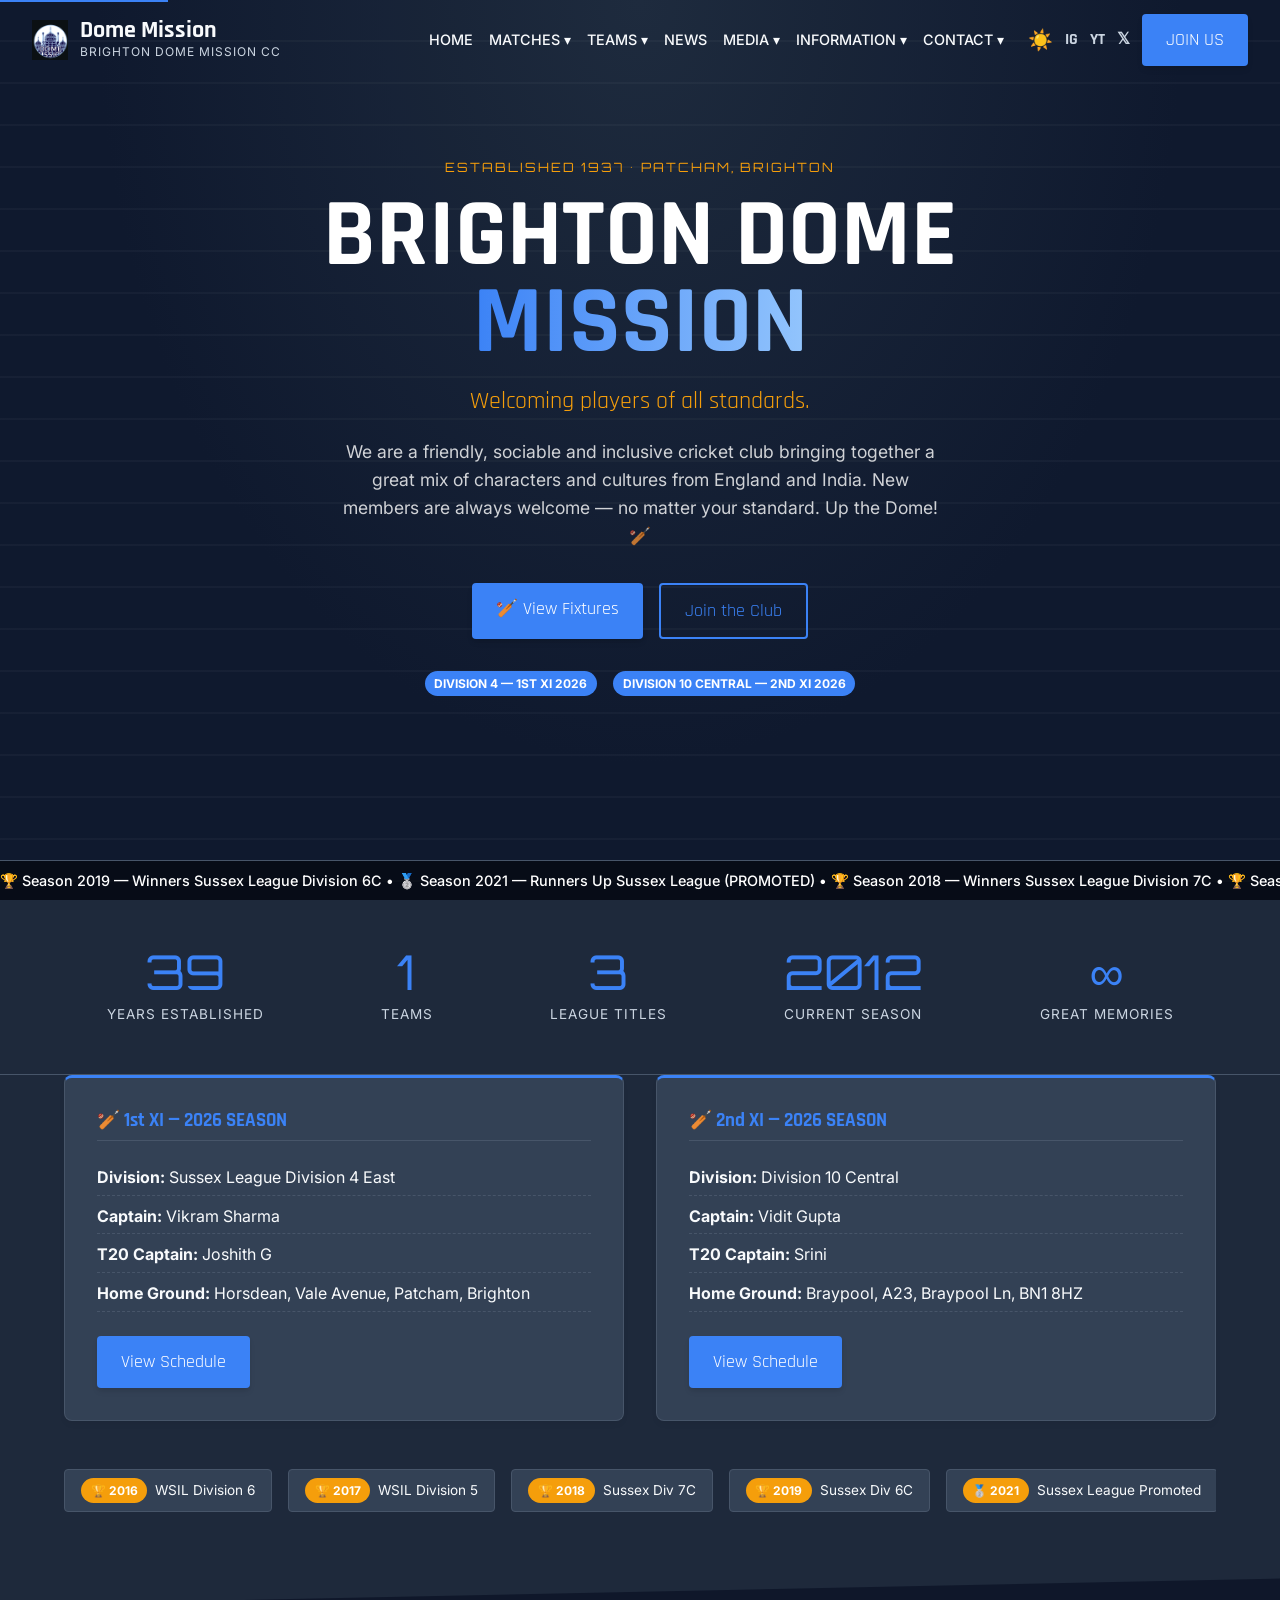
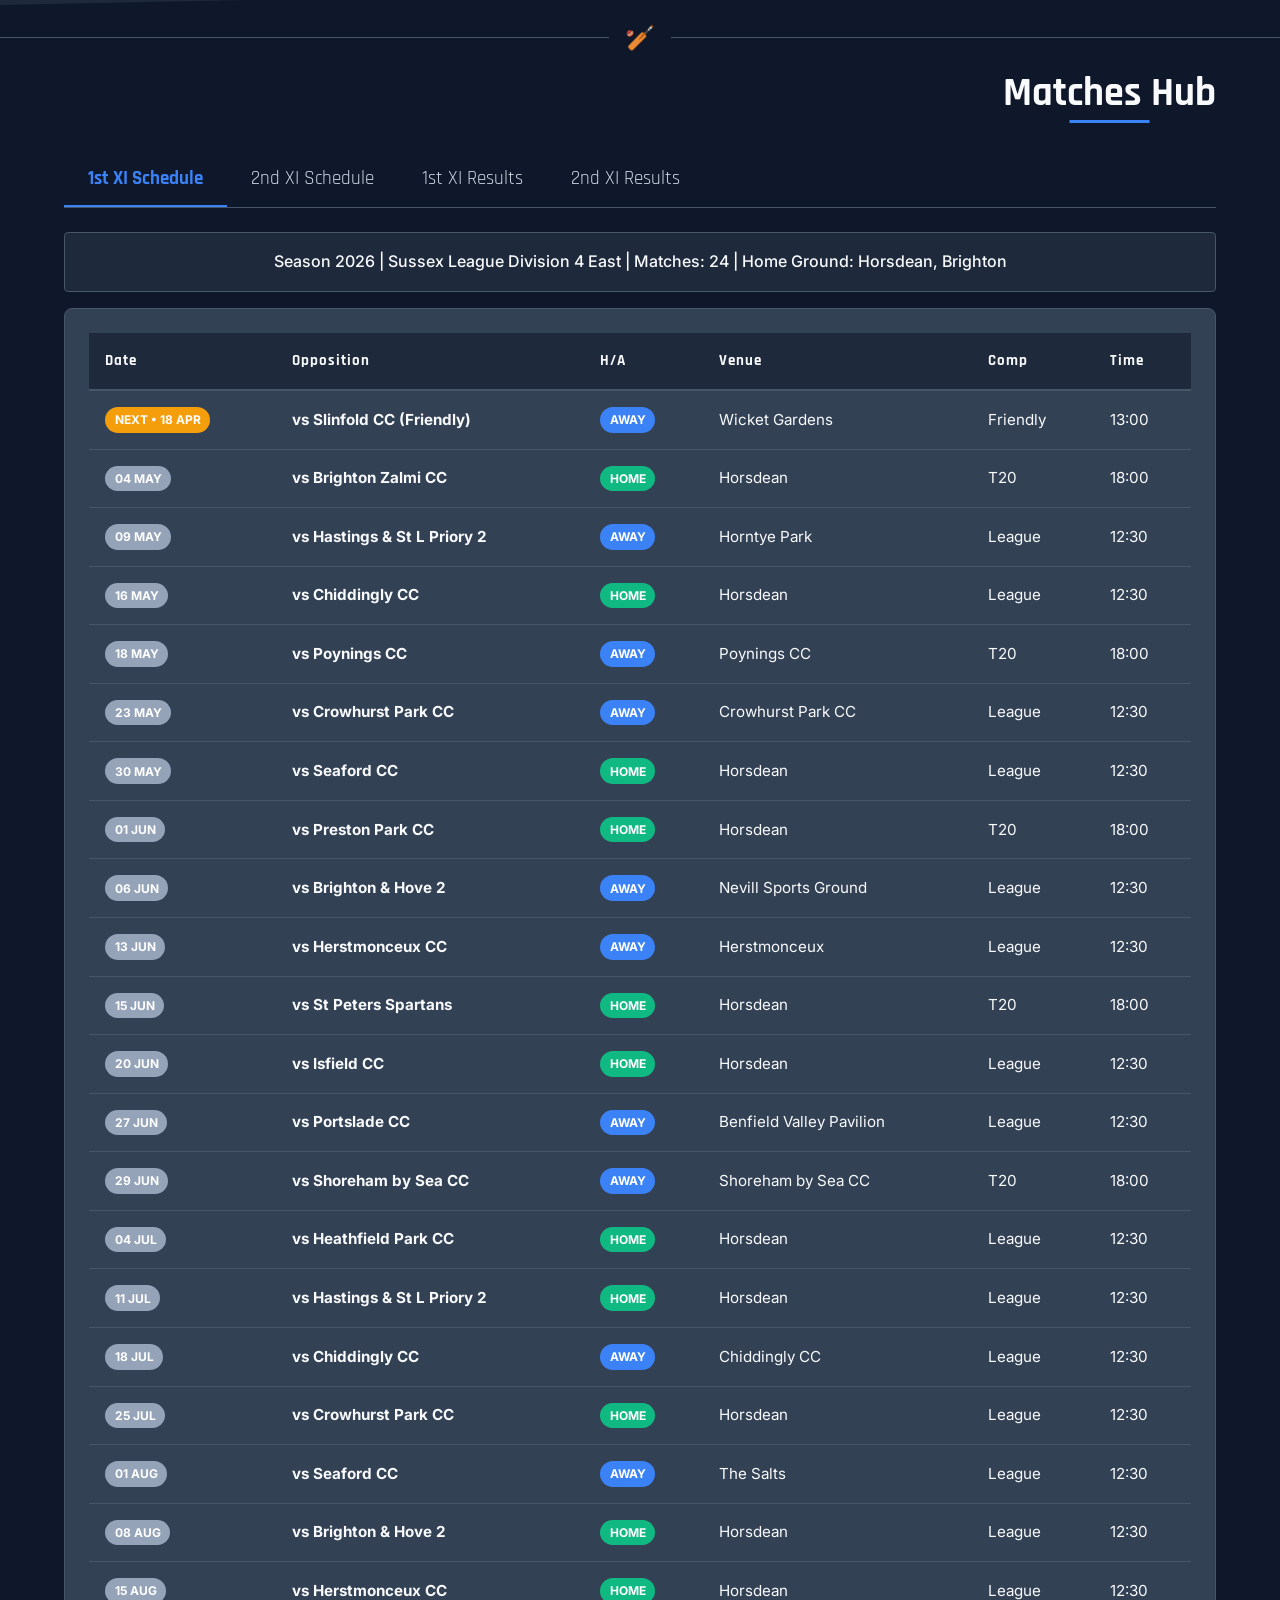
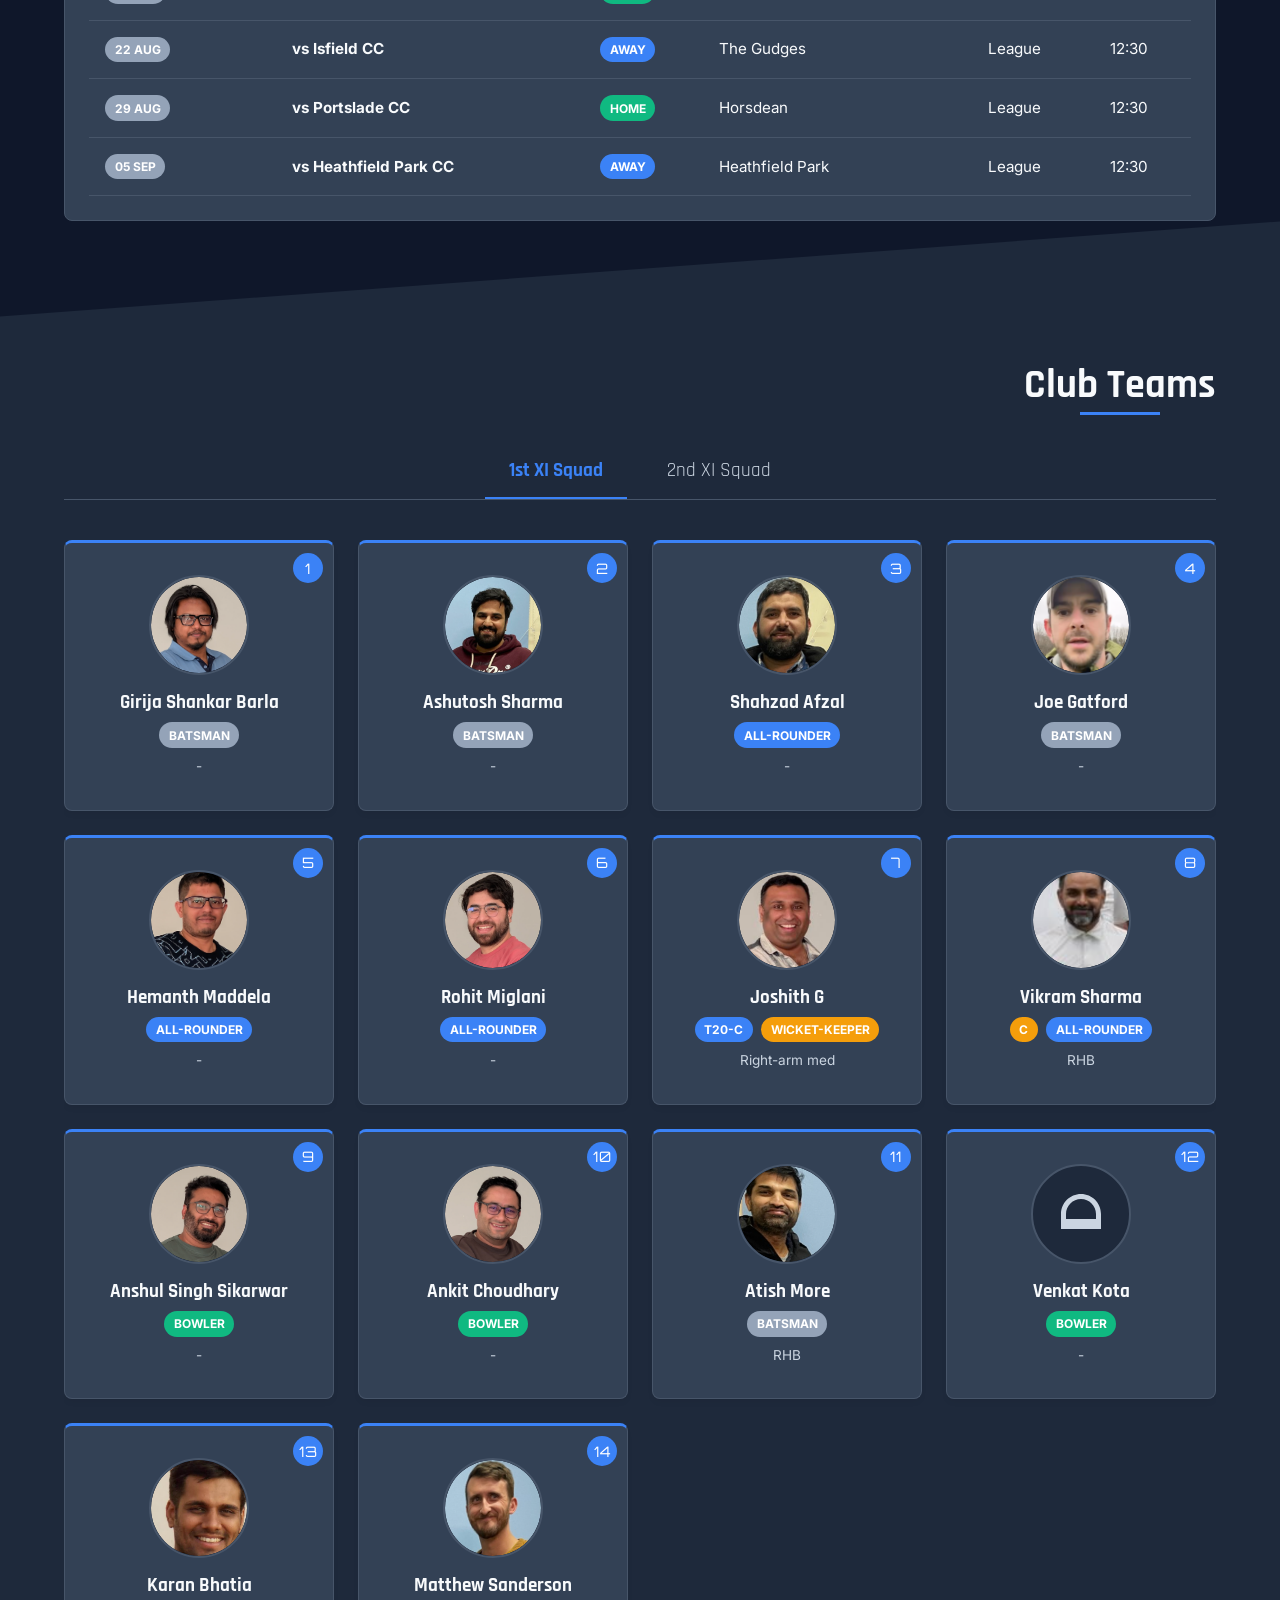
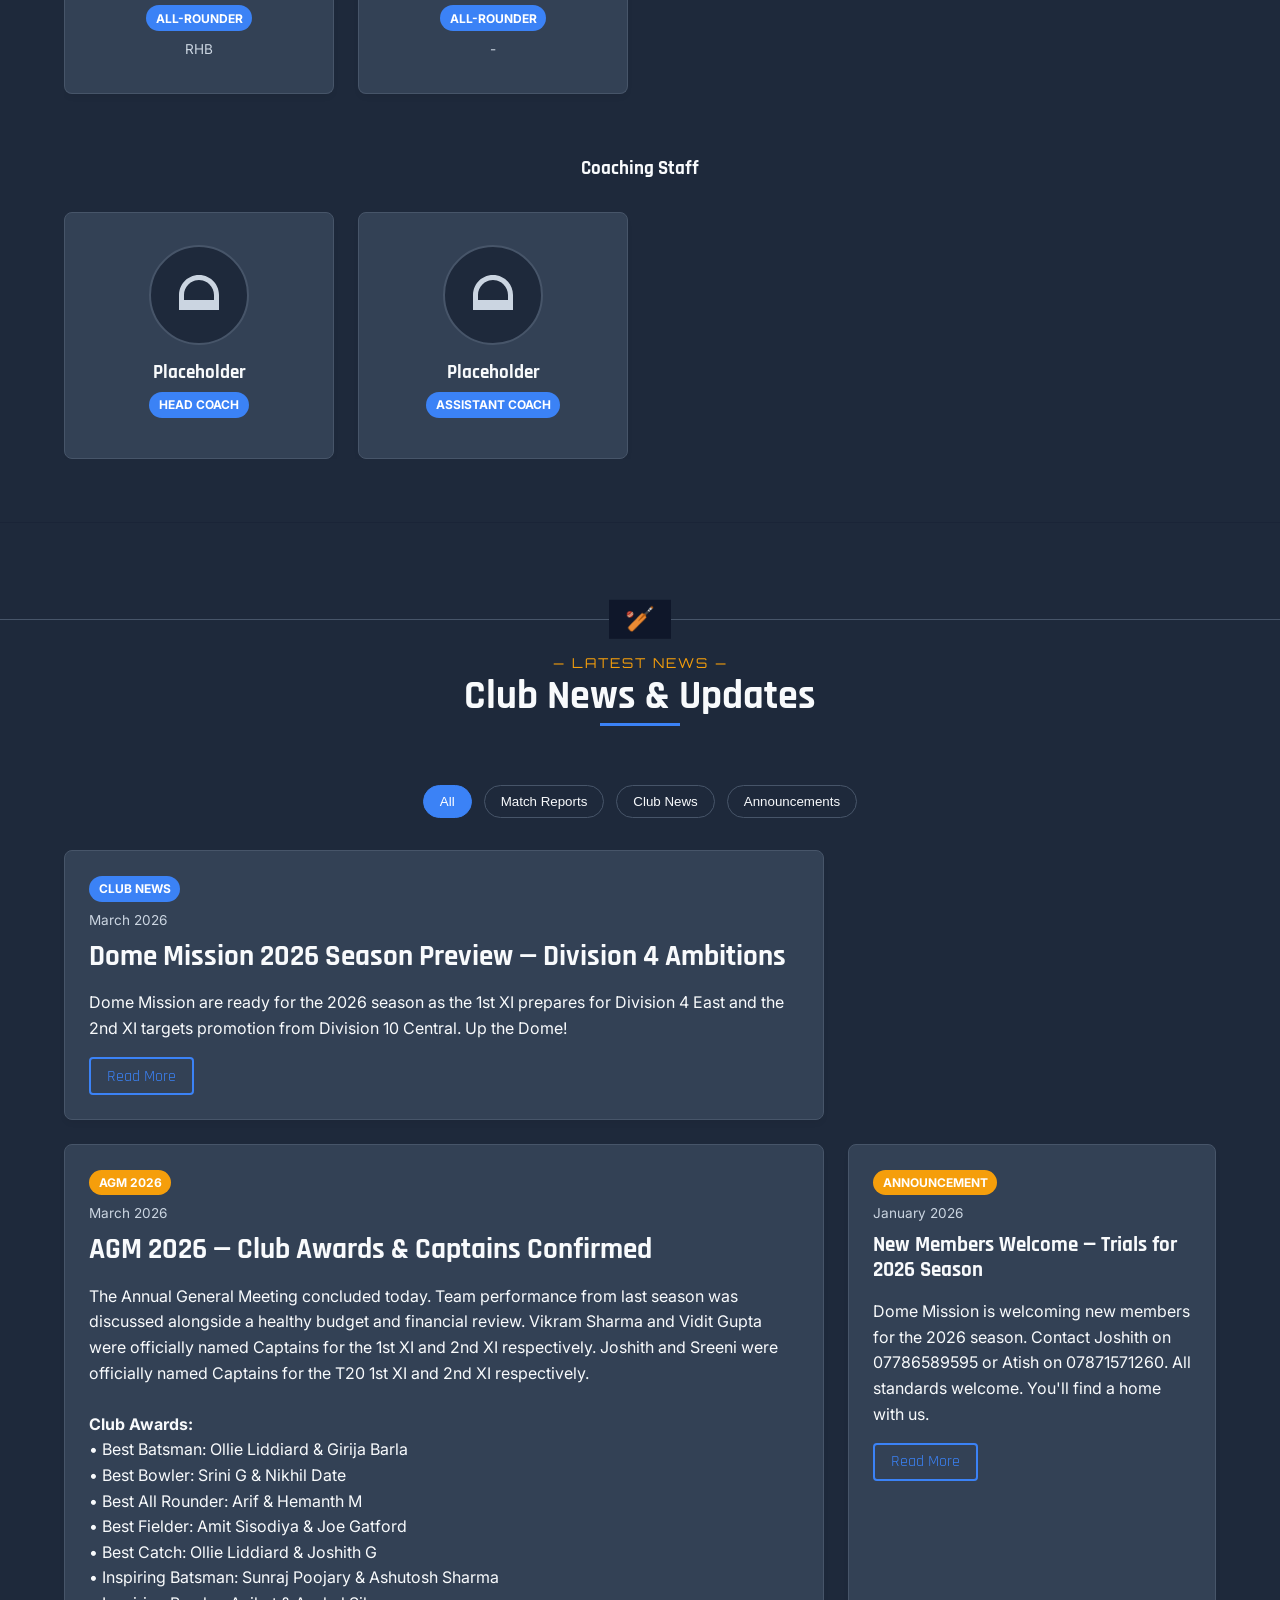
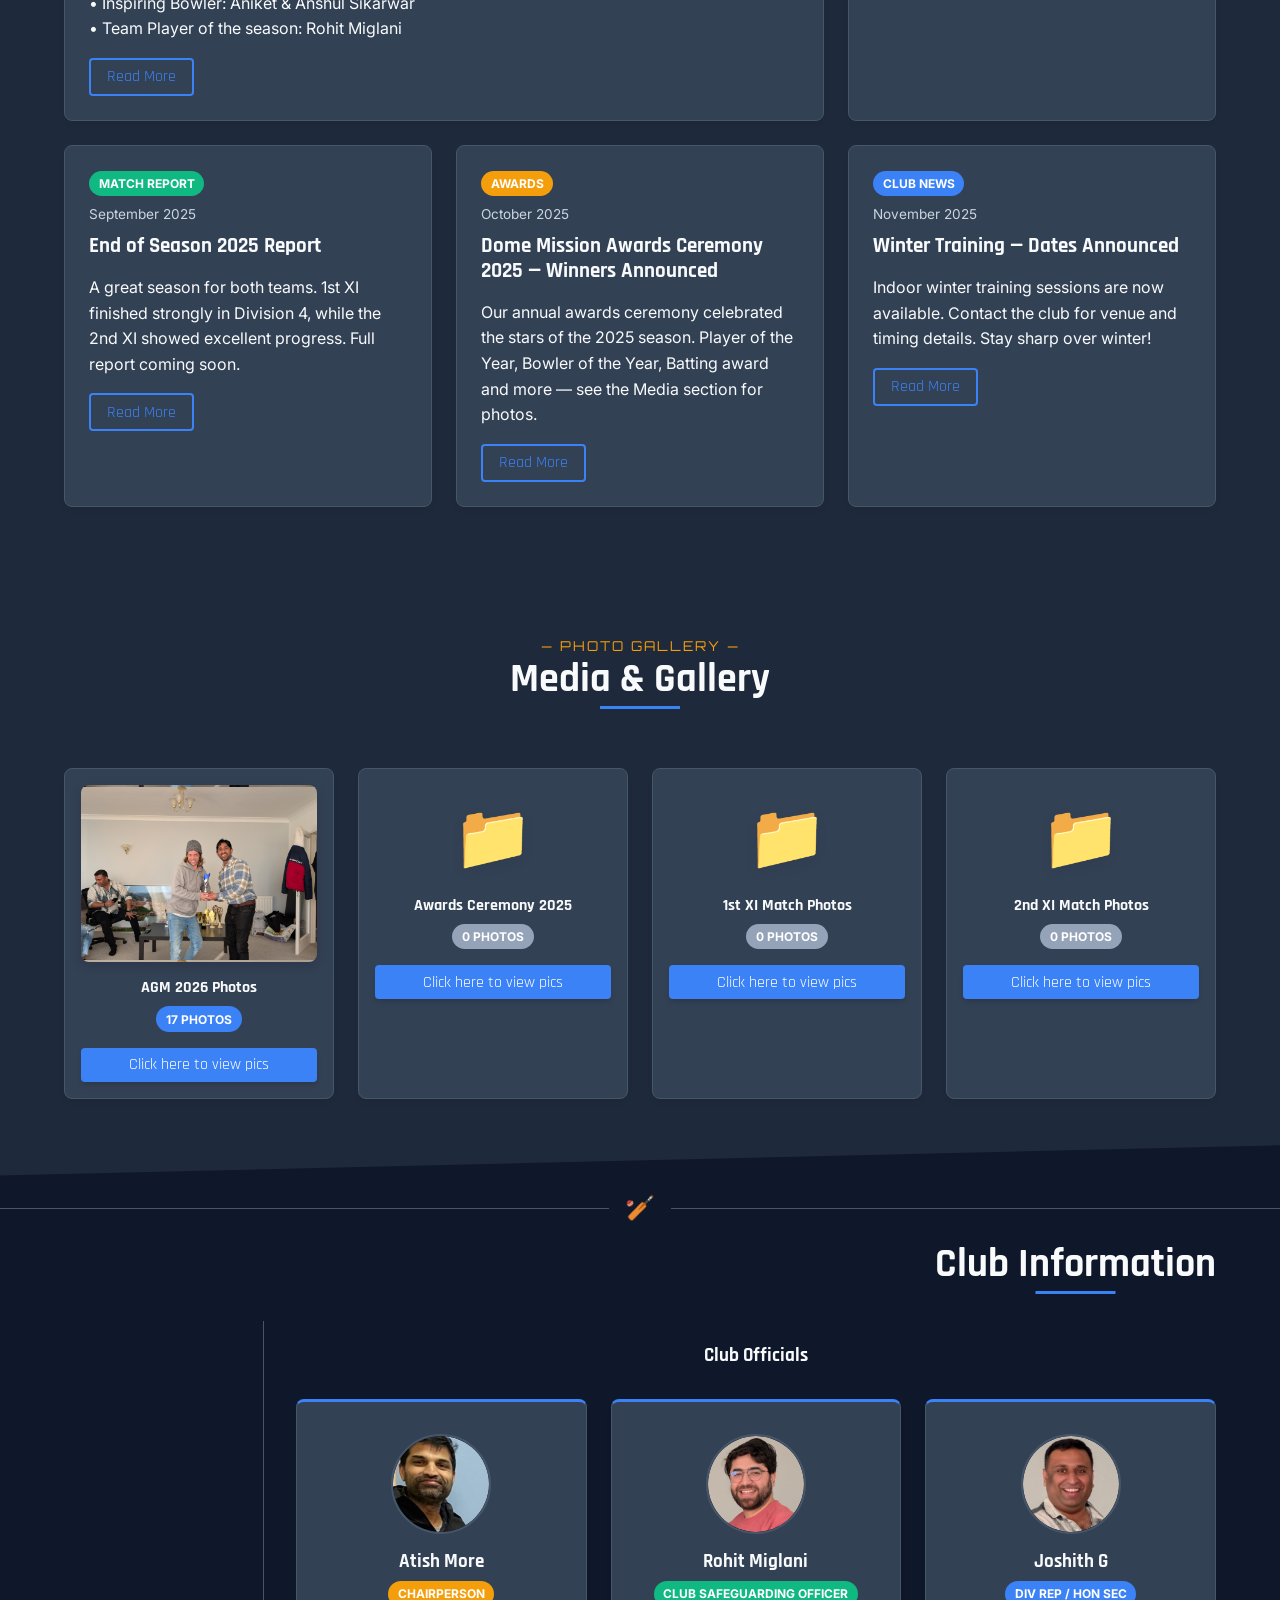
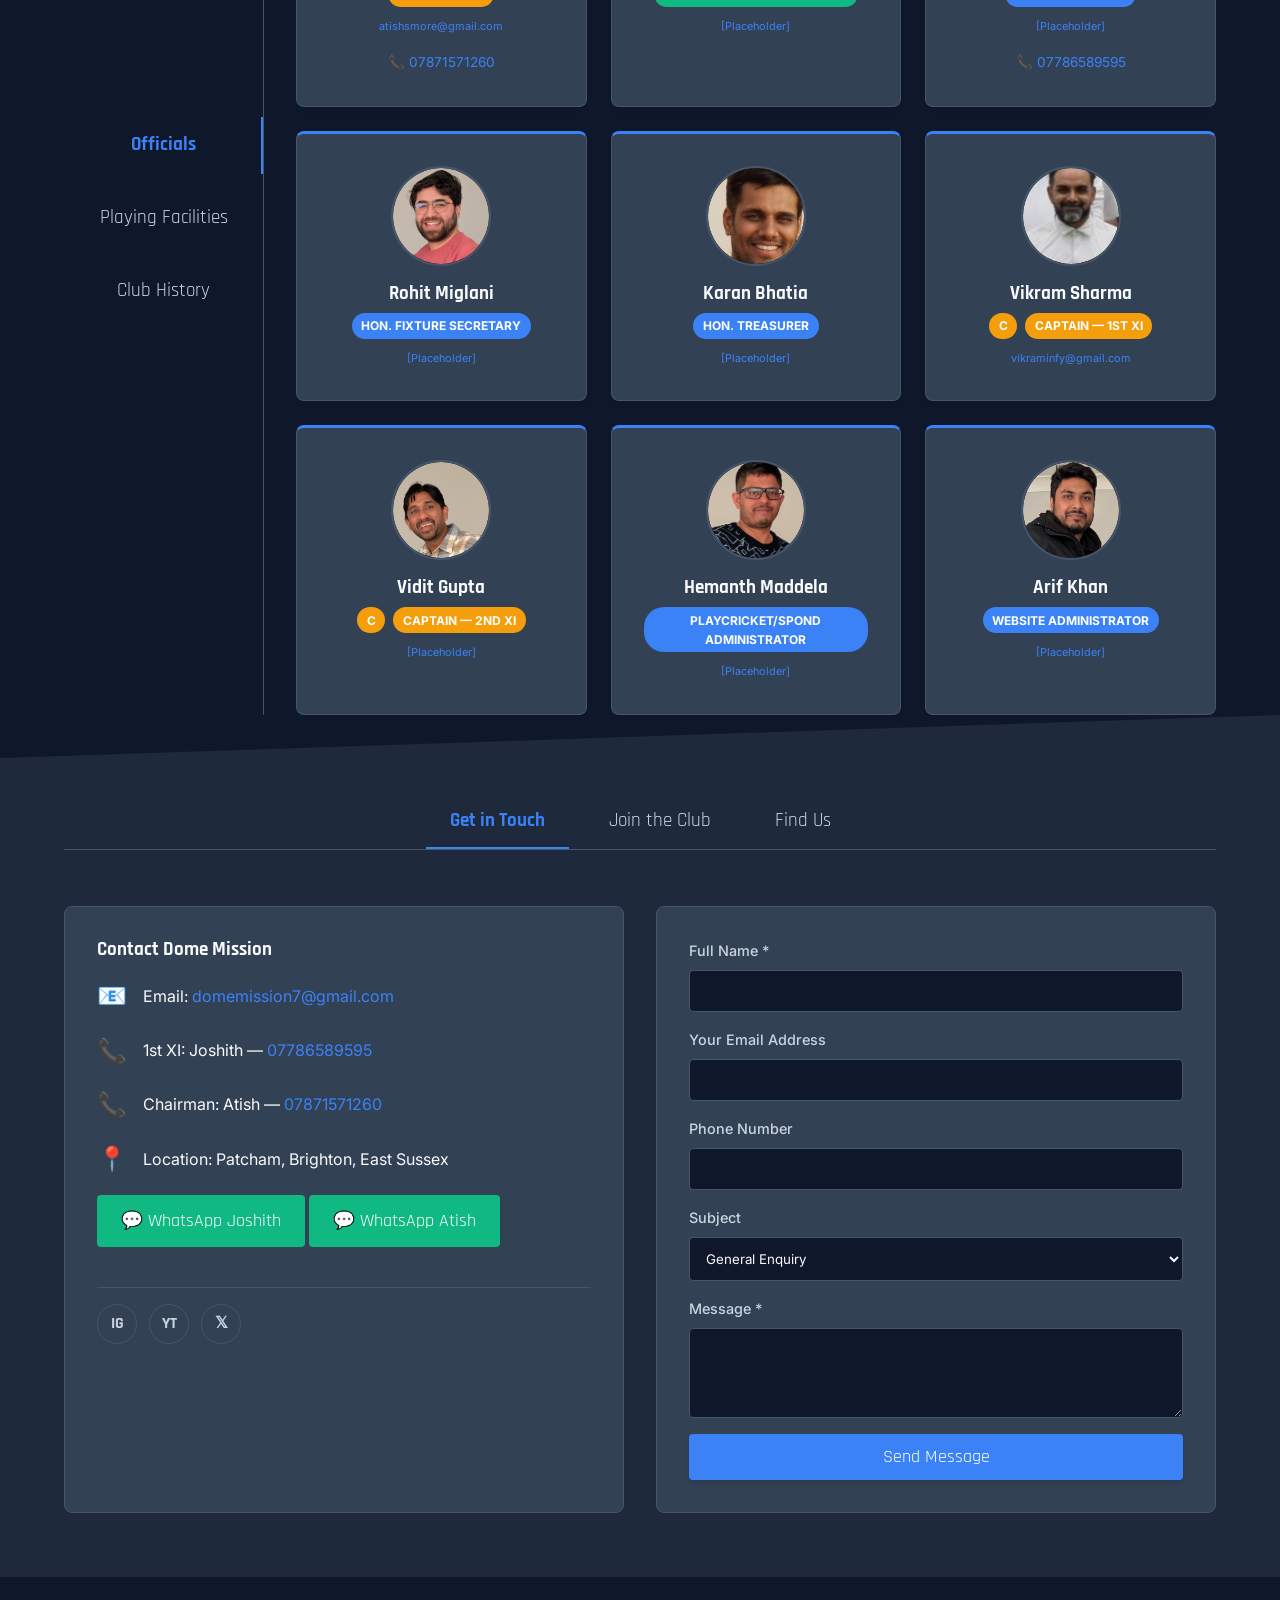
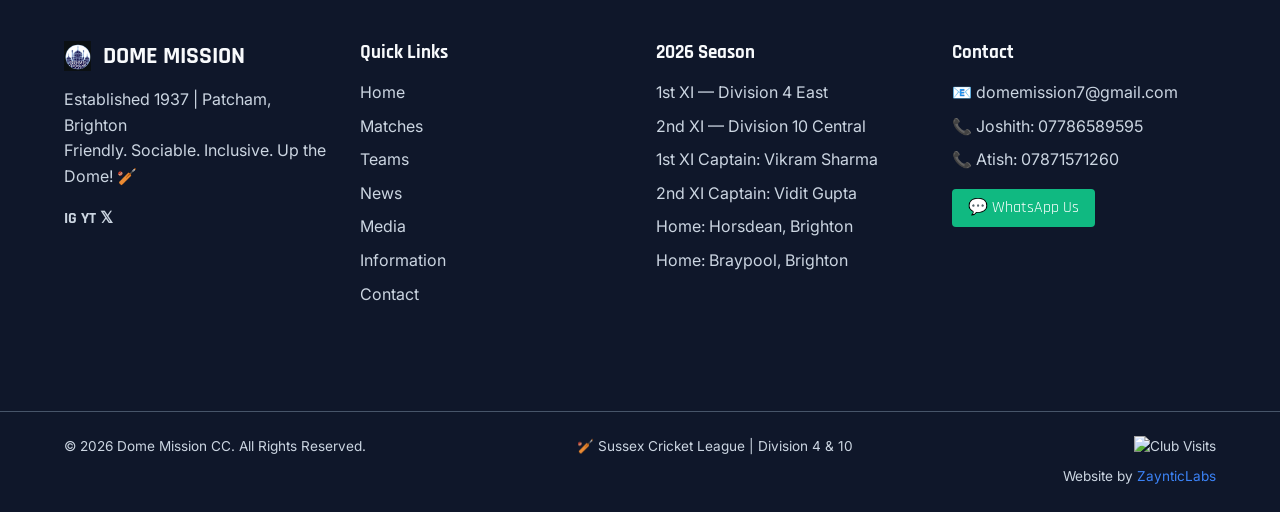
==== commit d3ae2f4f: "Update correct match counts for 1st XI (24) and 2nd XI (19)" ====
--- a/index.html
+++ b/index.html
@@ -277,7 +277,7 @@
                         <!-- TAB 1: 1ST XI SCHEDULE -->
                         <div class="tab-panel active" id="1st-schedule" role="tabpanel">
                             <div class="season-summary-bar">
-                                Season 2026 | Sussex League Division 4 East | Matches: 16 | Home Ground: Horsdean, Brighton
+                                Season 2026 | Sussex League Division 4 East | Matches: 24 | Home Ground: Horsdean, Brighton
                             </div>
                             <div class="table-container wrapper-card">
                                 <table>
@@ -301,7 +301,7 @@
                         <!-- TAB 2: 2ND XI SCHEDULE -->
                         <div class="tab-panel" id="2nd-schedule" role="tabpanel">
                             <div class="season-summary-bar">
-                                Season 2026 | Division 10 Central | Matches: 14 | Home Ground: Braypool, Brighton
+                                Season 2026 | Division 10 Central | Matches: 19 | Home Ground: Braypool, Brighton
                             </div>
                             <div class="table-container wrapper-card">
                                 <table>
--- a/style.css
+++ b/style.css
@@ -206,10 +206,11 @@
 .mobile-menu {
   position: fixed; top: 0; left: 0; width: 100%; height: 100vh;
   background: var(--bg-surface); z-index: 99;
-  transform: translateY(-100%); transition: transform 0.4s ease-in-out;
+  transform: translateY(-100%); transition: transform 0.3s cubic-bezier(0.4, 0, 0.2, 1);
   overflow-y: auto;
-}
-.mobile-menu.active { transform: translateY(0); }
+  pointer-events: none;
+}
+.mobile-menu.active { transform: translateY(0); pointer-events: auto; }
 .mobile-menu-inner { padding: 80px 2rem 2rem; display: flex; flex-direction: column; min-height: 100%; }
 .mobile-top { margin-bottom: 2rem; text-align: right; }
 .mobile-links { list-style: none; flex-grow: 1; }
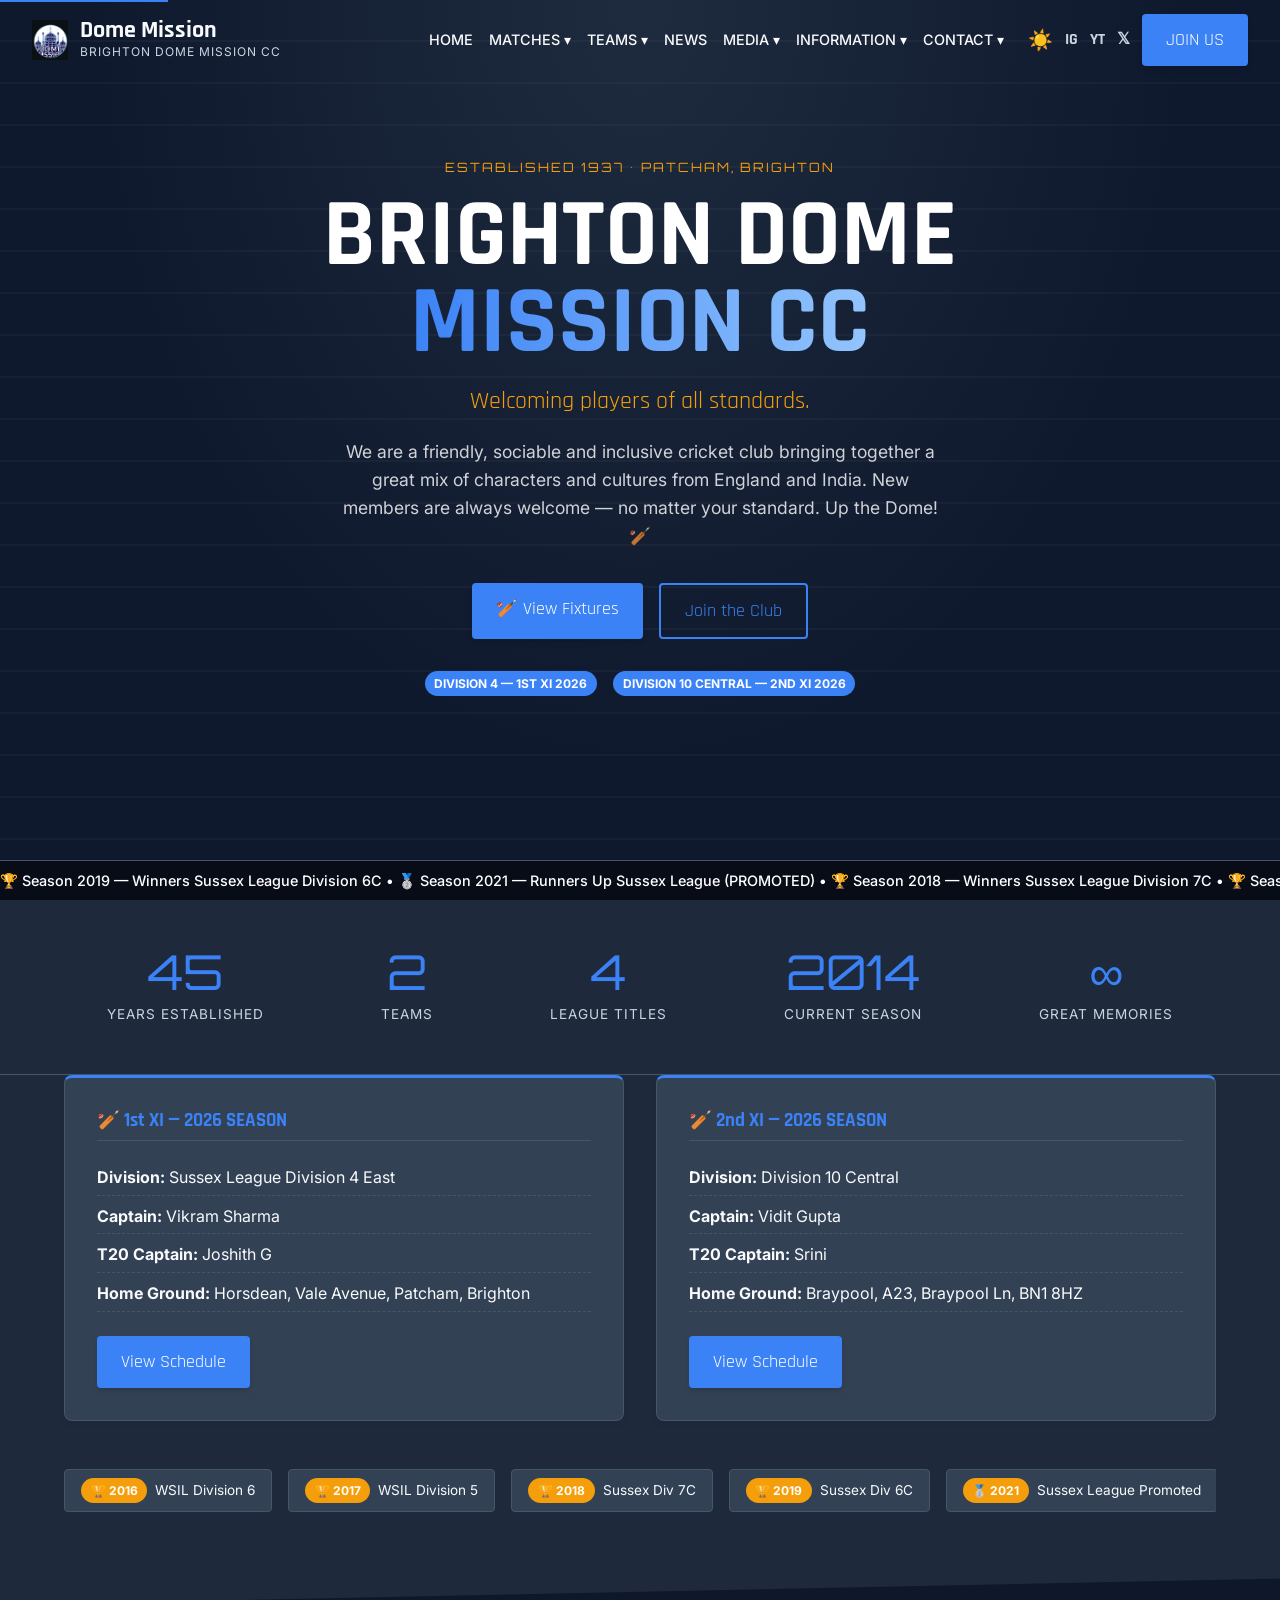
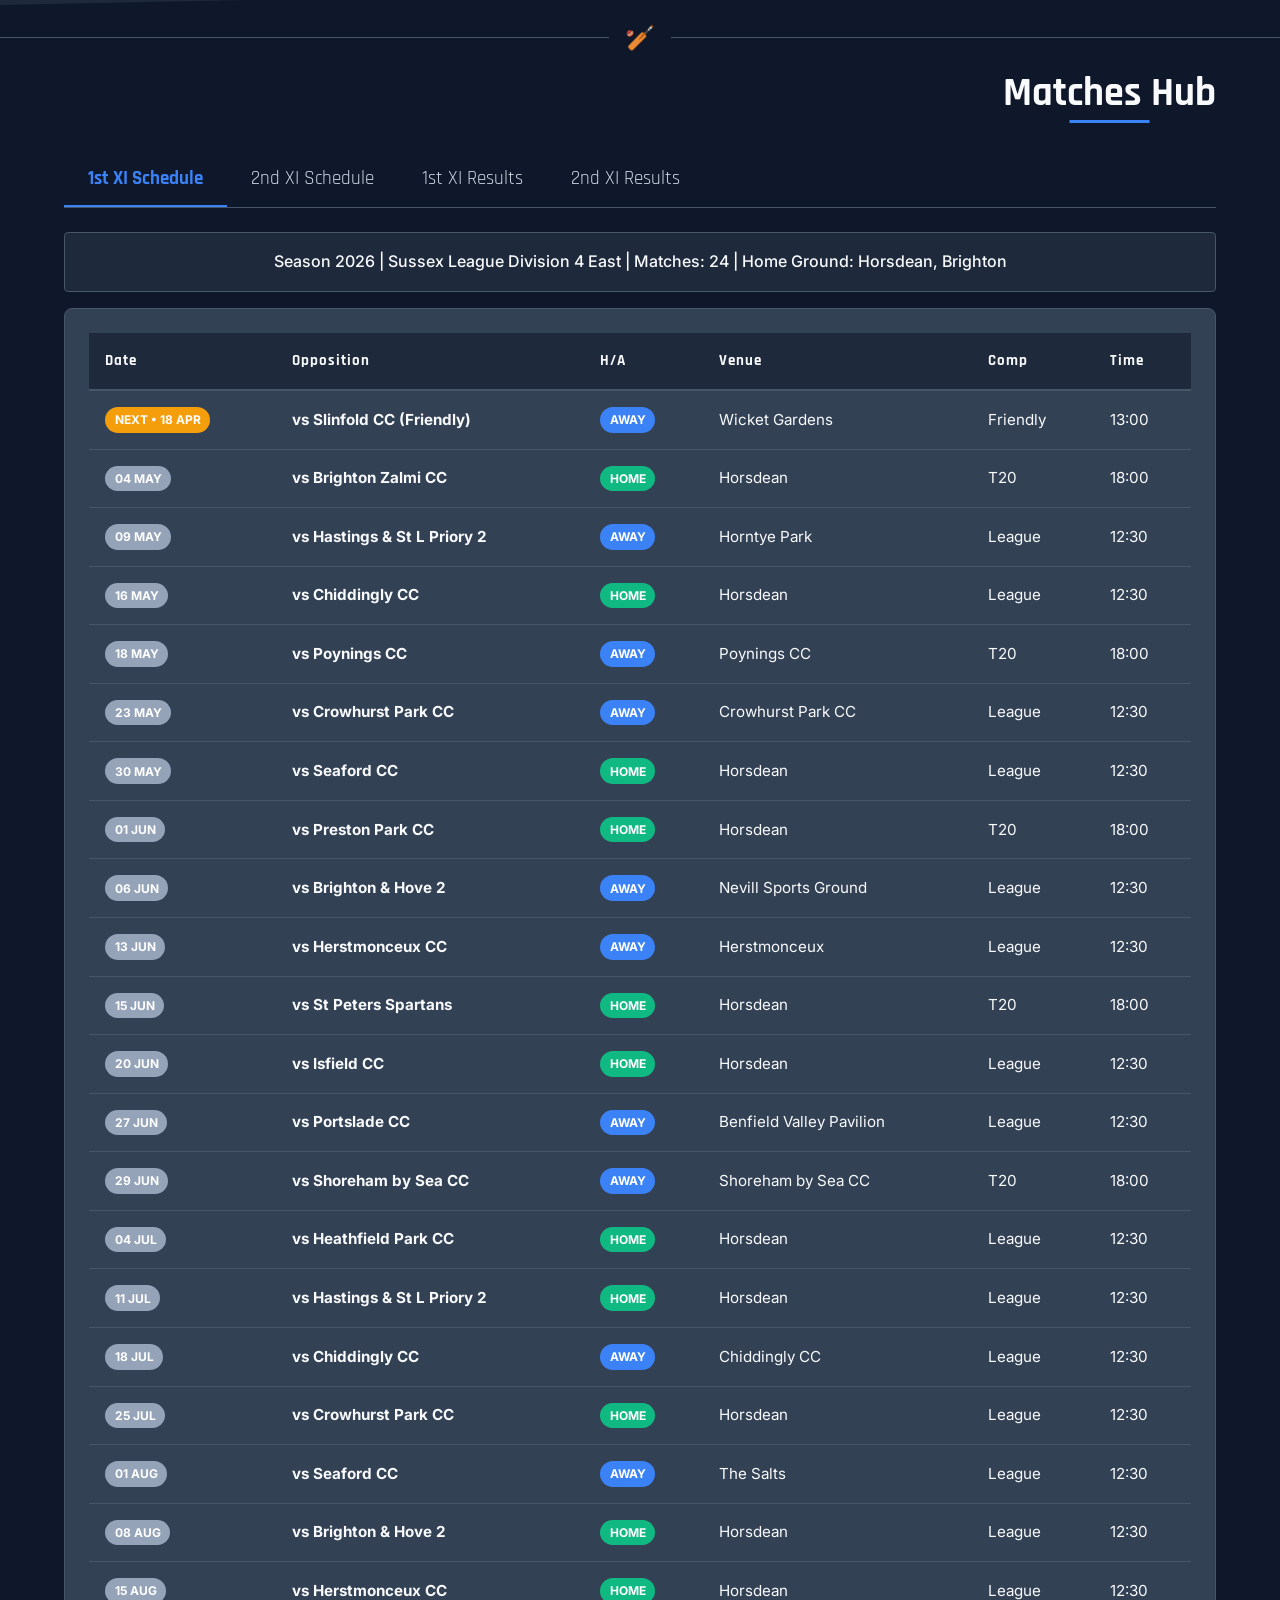
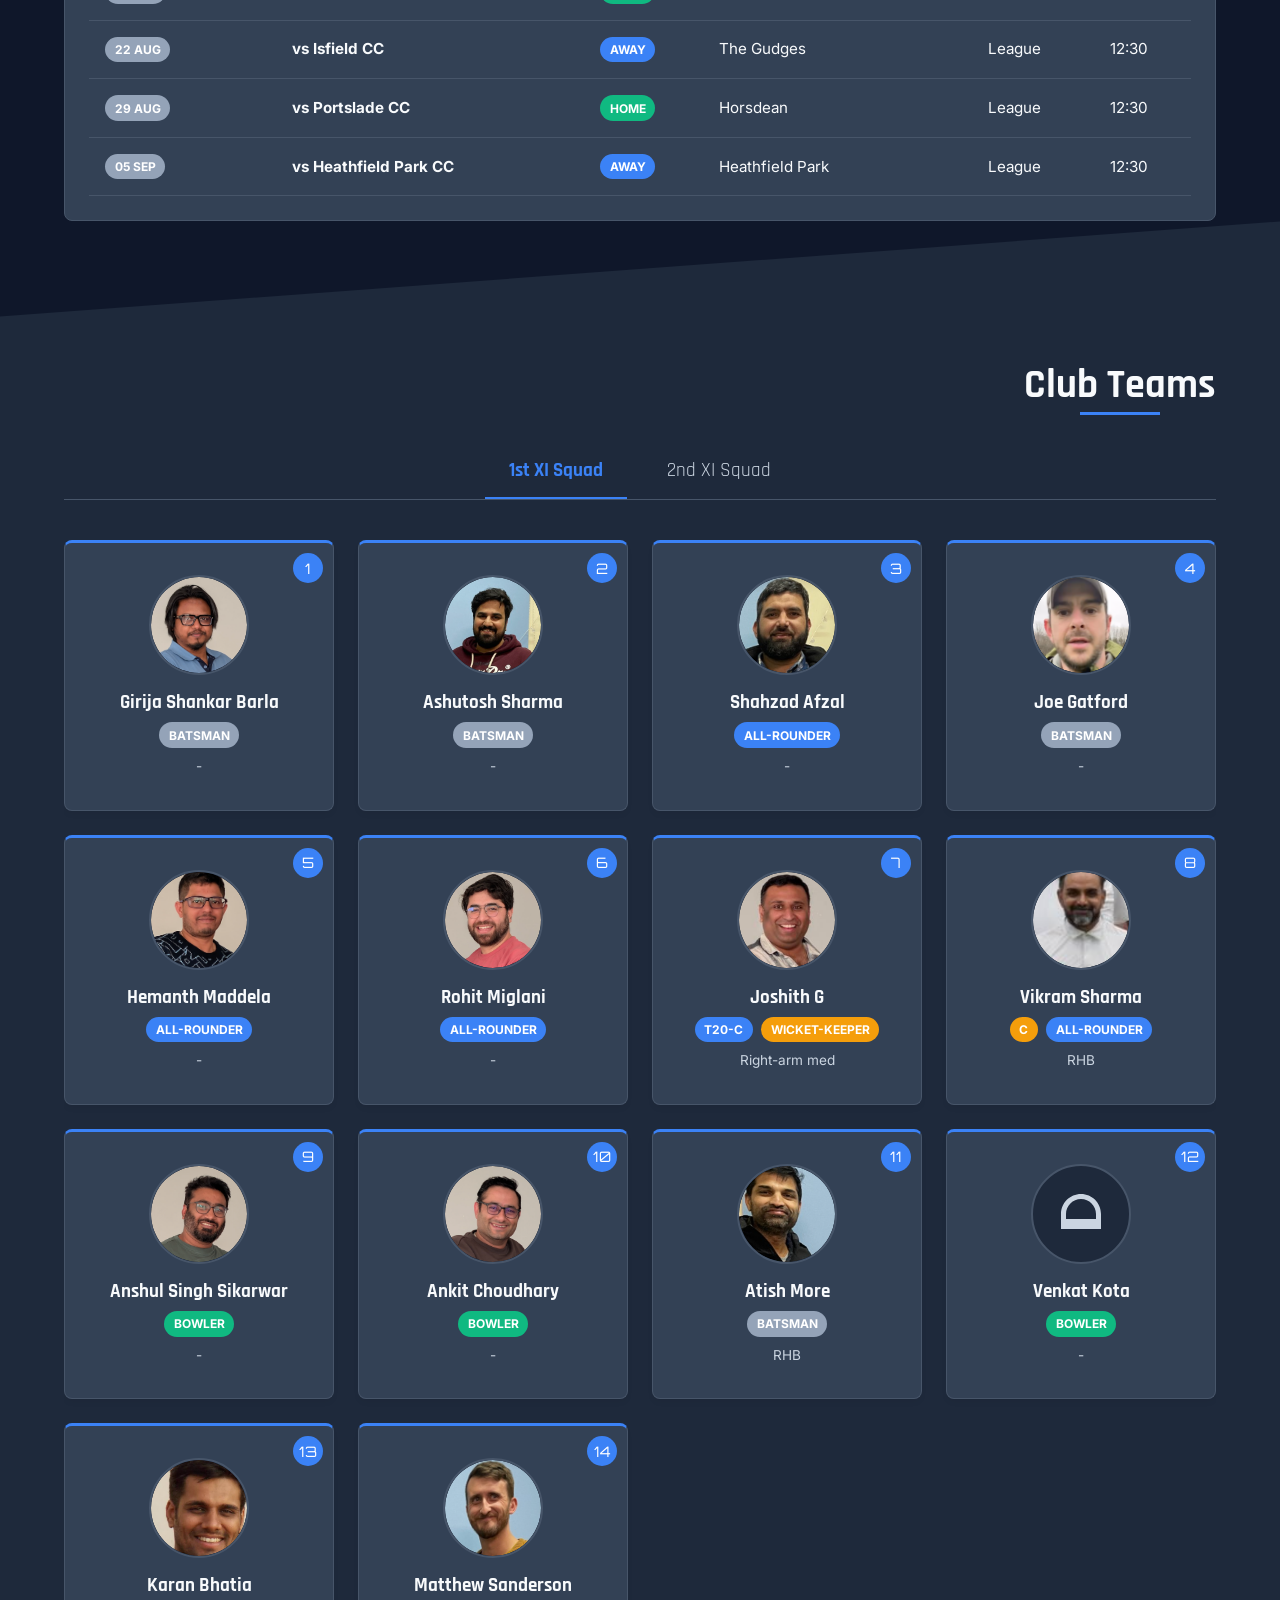
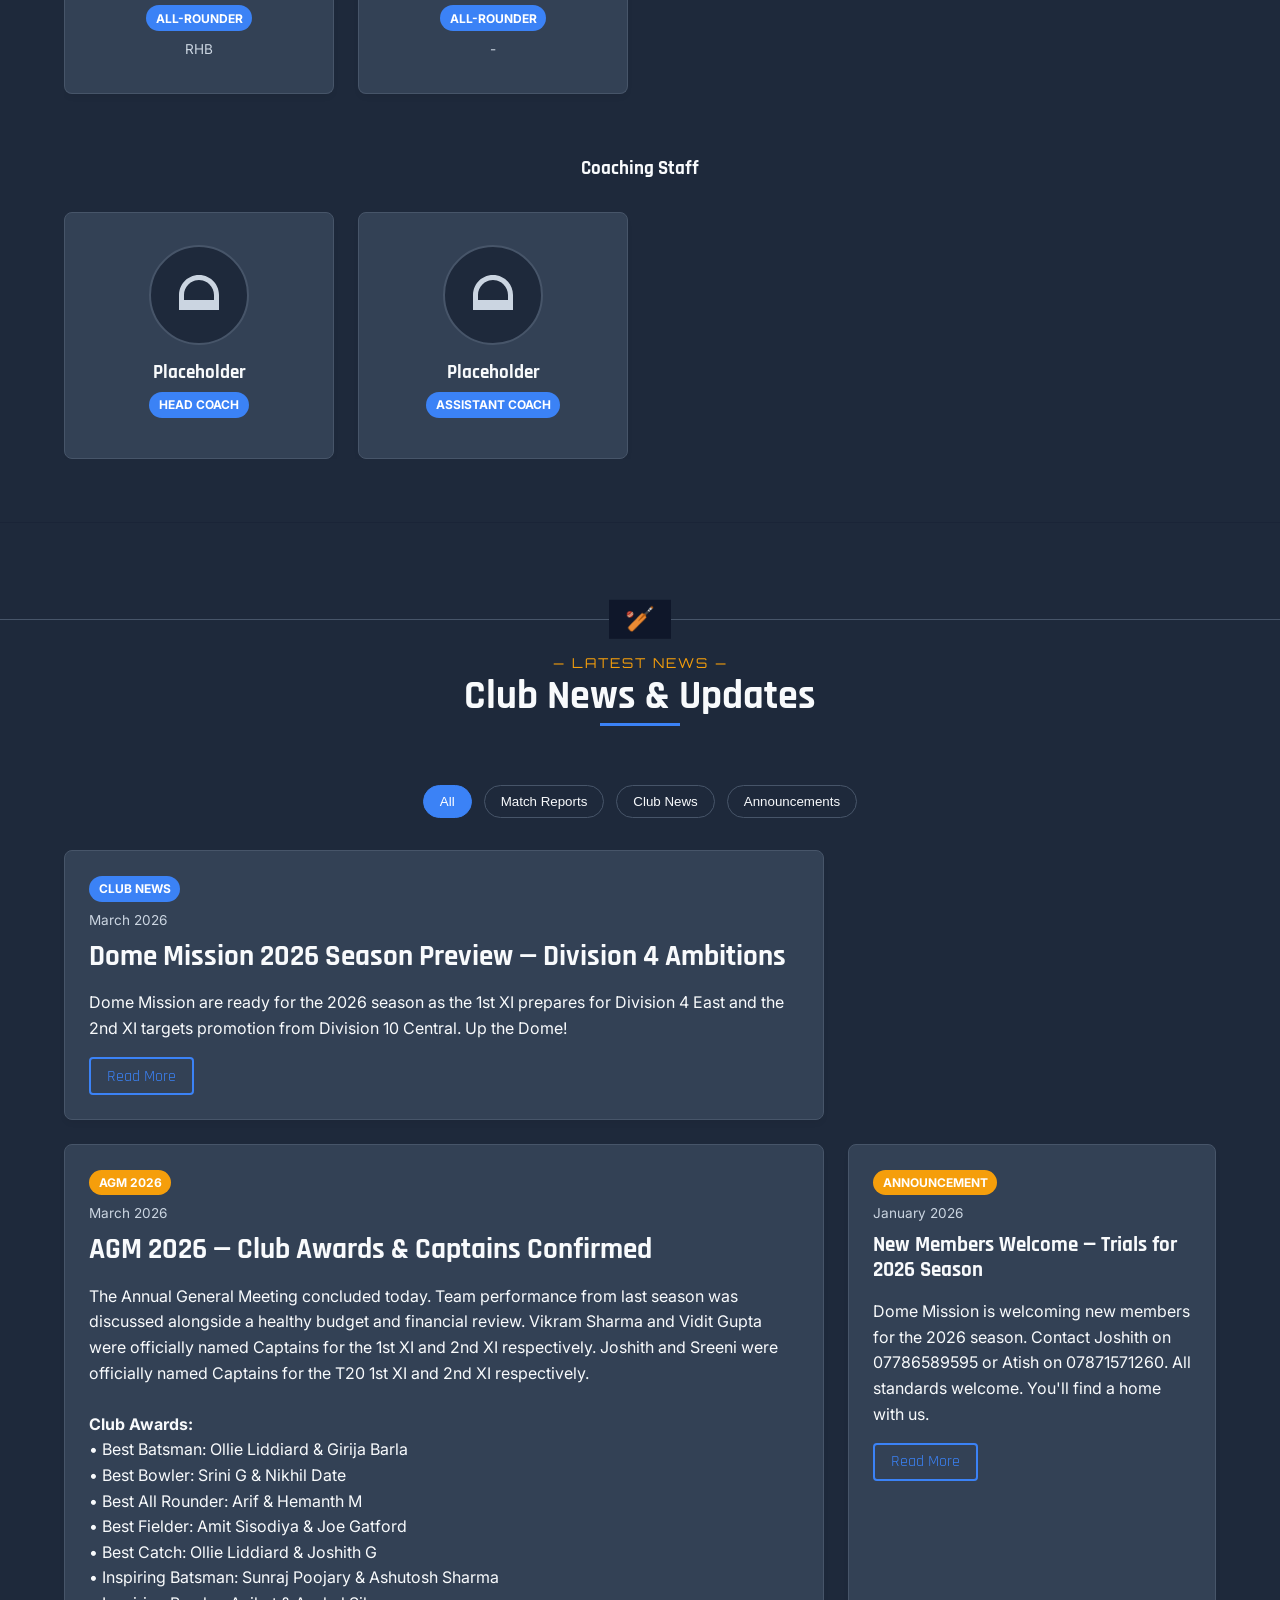
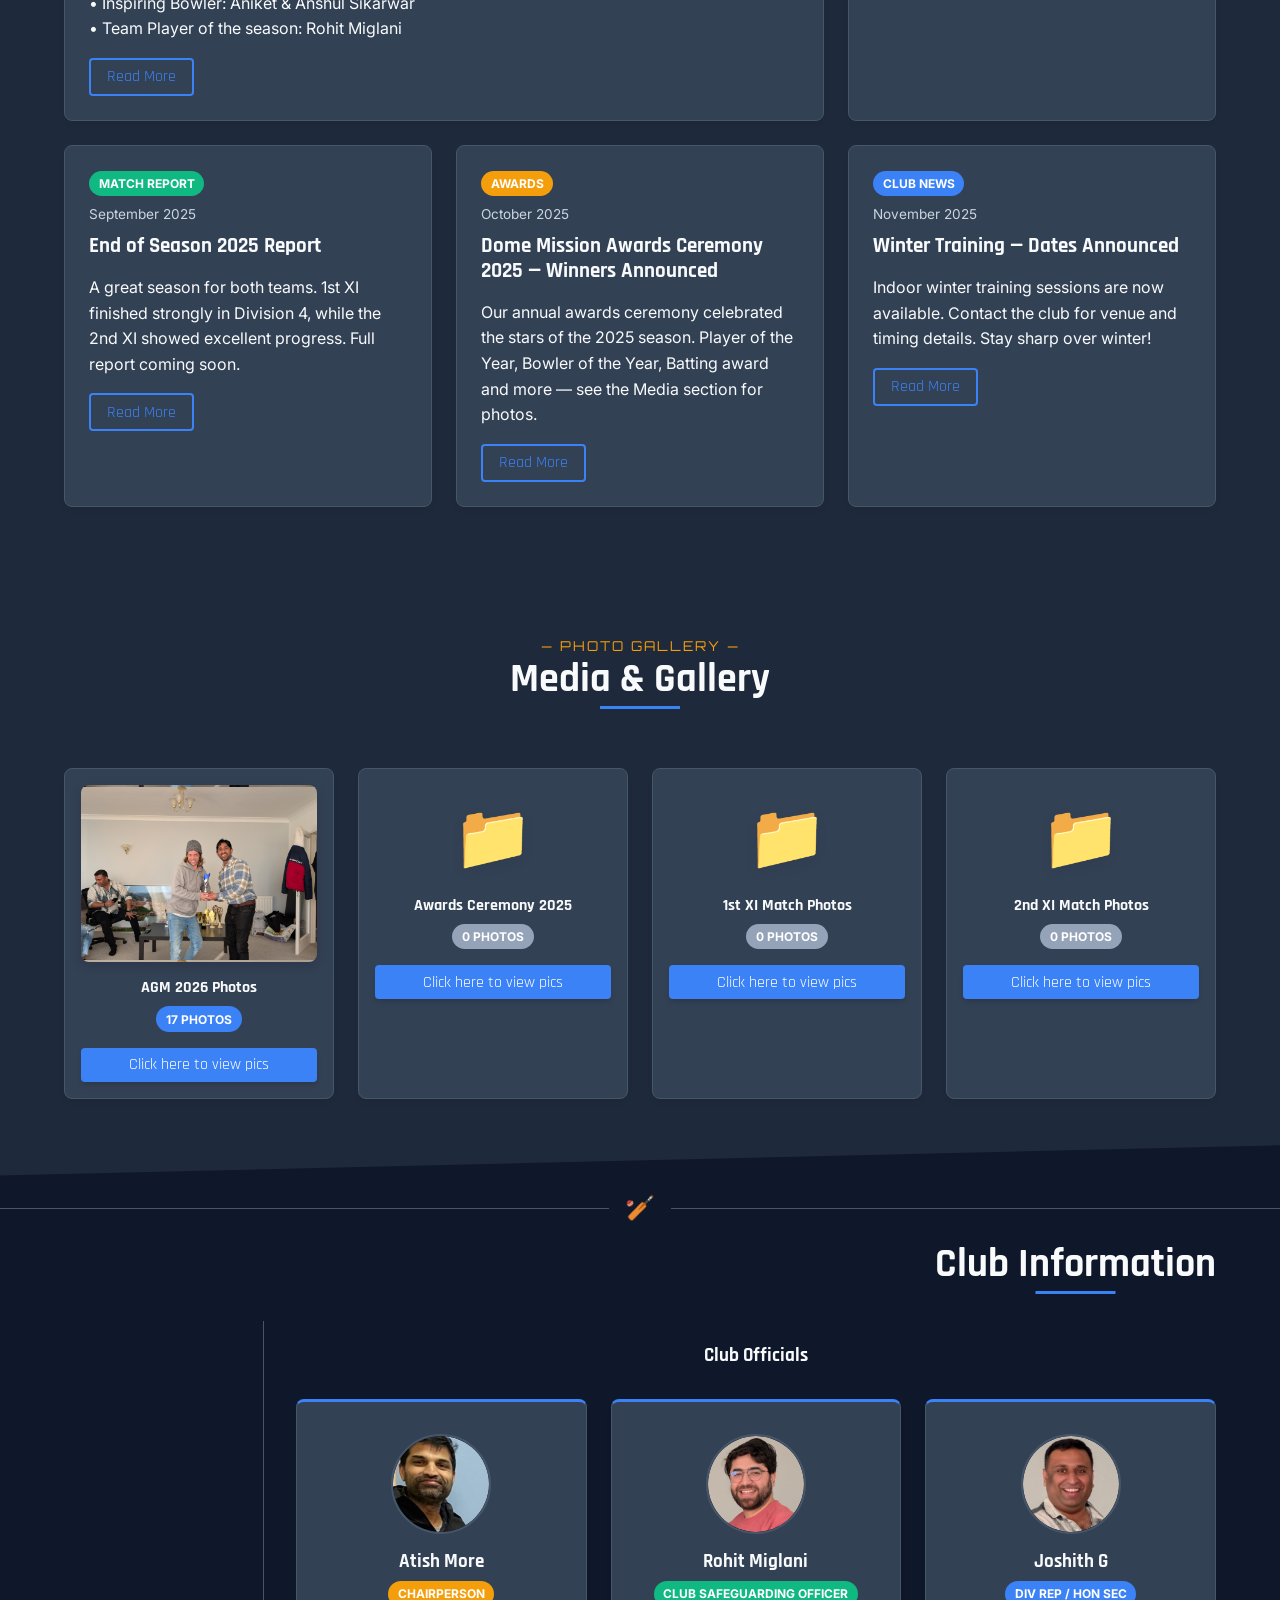
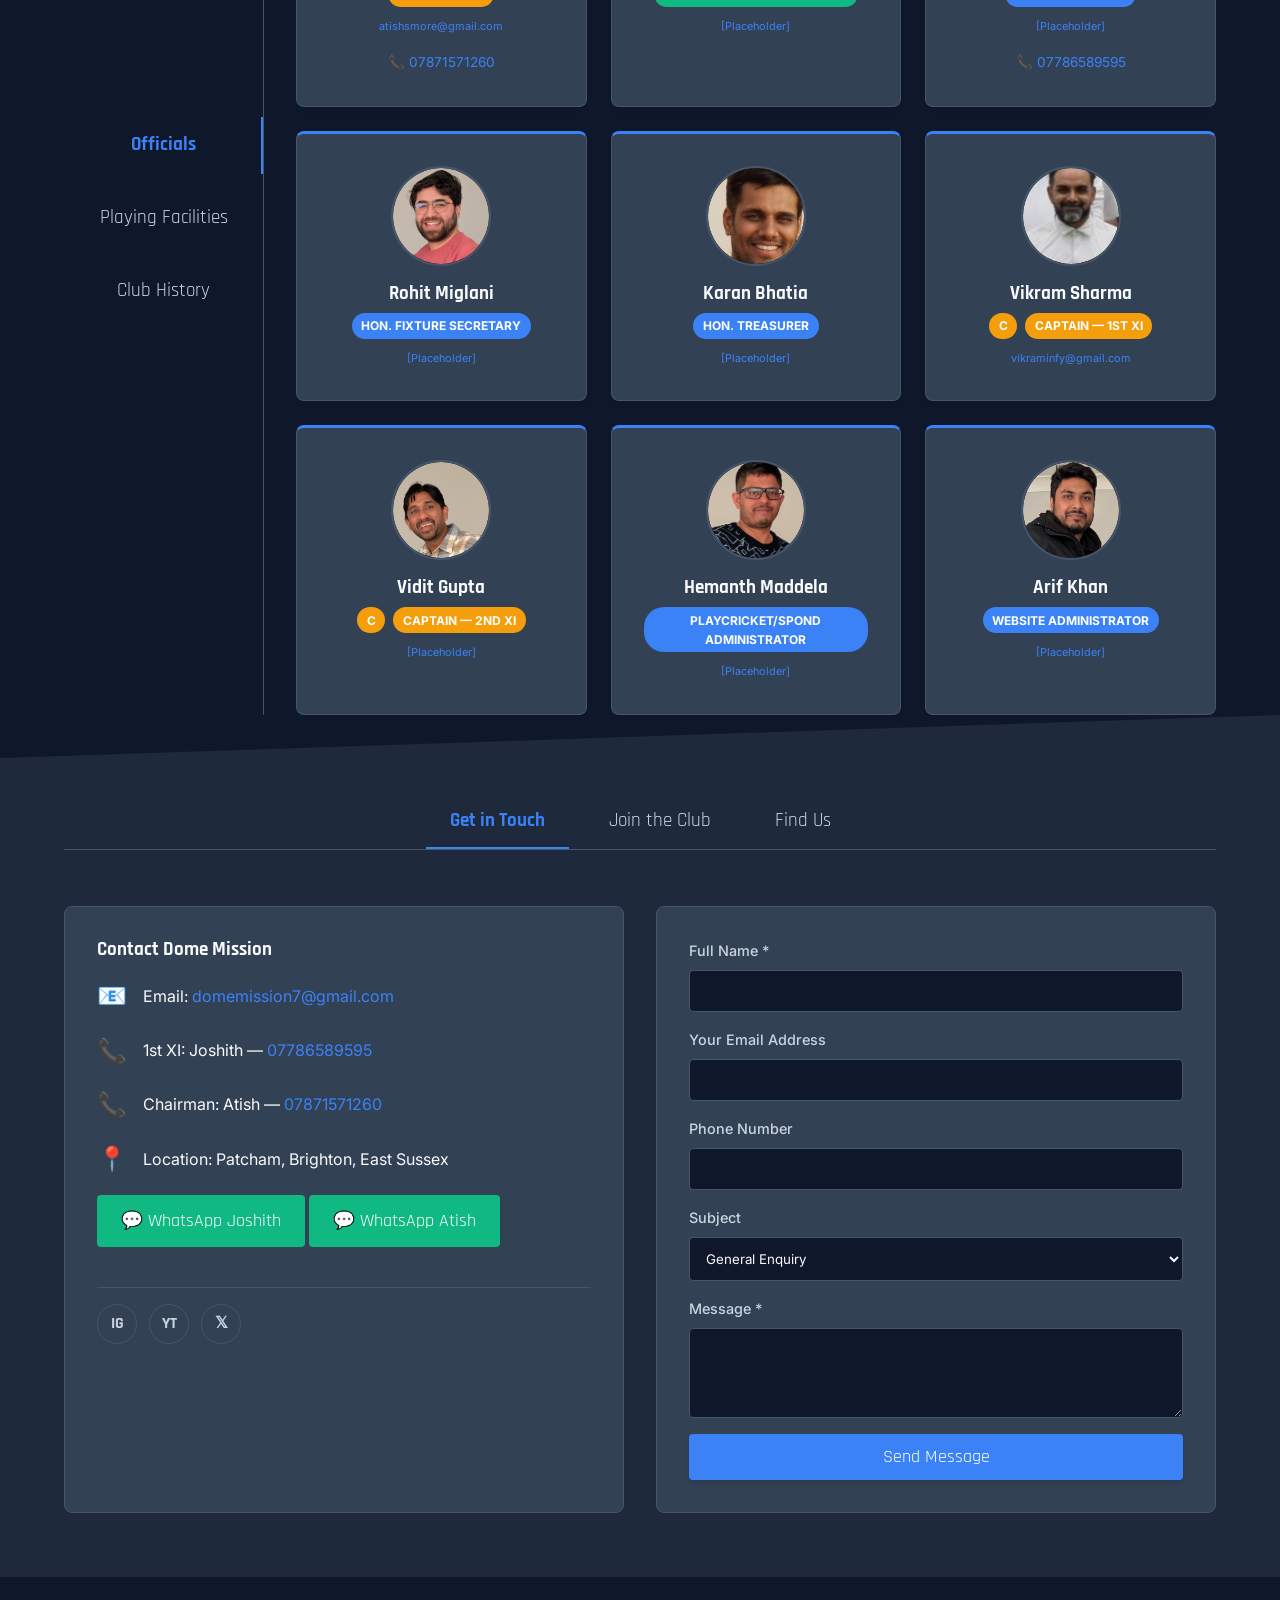
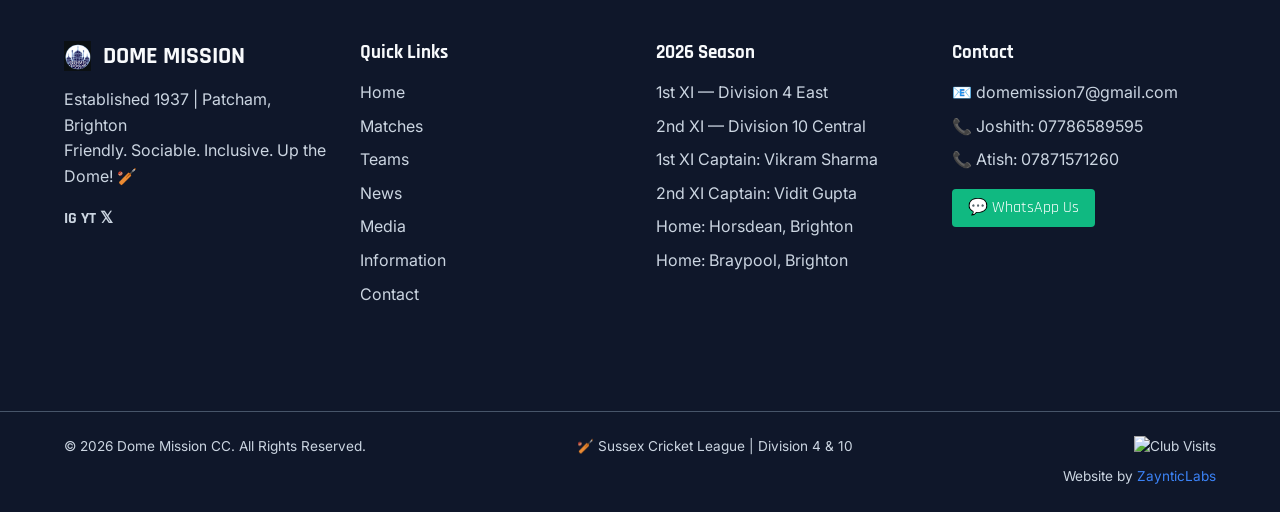
==== commit f86afc19: "SEO: Add Google verification, sitemap.xml, robots.txt, and full meta/schema improvements" ====
--- a/index.html
+++ b/index.html
@@ -3,19 +3,76 @@
 <head>
     <meta charset="UTF-8">
     <meta name="viewport" content="width=device-width, initial-scale=1.0">
-    <title>Dome Mission | Cricket Club in Brighton, Sussex</title>
-    <meta name="description" content="Dome Mission — a friendly, sociable and inclusive cricket club in Patcham, Brighton, established 1937. Playing in Sussex League Division 4 and Division 10 Central in 2026. New members welcome.">
-    <meta name="keywords" content="Brighton cricket club, Dome Mission, BDM CC, Brighton Dome Mission, Patcham cricket, Sussex Cricket League, cricket Brighton, join cricket club Brighton, Division 4 cricket">
-    <meta property="og:title" content="Dome Mission | Up the Dome!">
-    <meta property="og:description" content="Friendly, sociable, inclusive cricket club in Brighton since 1937. All standards welcome. Up the Dome! 🏏">
+
+    <!-- ===== PRIMARY SEO ===== -->
+    <title>Brighton Dome Mission CC | Cricket Club in Patcham, Brighton, Sussex</title>
+    <meta name="description" content="Brighton Dome Mission CC — a friendly, inclusive cricket club in Patcham, Brighton, established 1937. Join us in Sussex League Division 4 & Division 10 Central. New criclket players in Brighton always welcome!">
+    <meta name="keywords" content="Brighton cricket club, Dome Mission CC, cricket club Brighton, Patcham cricket, Sussex Cricket League, join cricket club Brighton, cricket Brighton East Sussex, amateur cricket club Brighton, cricket team Brighton UK">
+    <link rel="canonical" href="https://www.brightondomemissioncc.co.uk/">
+
+    <!-- ===== OPEN GRAPH (Facebook / WhatsApp) ===== -->
+    <meta property="og:title" content="Brighton Dome Mission CC | Cricket Club in Brighton, Sussex">
+    <meta property="og:description" content="Friendly, sociable, inclusive cricket club in Brighton since 1937. Competing in Sussex League Division 4 & Division 10 Central in 2026. All standards welcome. Up the Dome! 🏏">
     <meta property="og:type" content="website">
+    <meta property="og:url" content="https://www.brightondomemissioncc.co.uk/">
+    <meta property="og:image" content="https://www.brightondomemissioncc.co.uk/images/dome/dome-mission-logo.png">
+    <meta property="og:locale" content="en_GB">
+    <meta property="og:site_name" content="Brighton Dome Mission CC">
+
+    <!-- ===== TWITTER CARD ===== -->
+    <meta name="twitter:card" content="summary">
+    <meta name="twitter:site" content="@DomeMission">
+    <meta name="twitter:title" content="Brighton Dome Mission CC | Cricket Club in Brighton">
+    <meta name="twitter:description" content="Friendly, inclusive cricket club in Patcham, Brighton since 1937. All standards welcome. Up the Dome! 🏏">
+    <meta name="twitter:image" content="https://www.brightondomemissioncc.co.uk/images/dome/dome-mission-logo.png">
+
+    <!-- ===== STRUCTURED DATA: SportsOrganization + LocalBusiness ===== -->
+    <script type="application/ld+json">
+    {
+      "@context": "https://schema.org",
+      "@type": ["SportsOrganization", "LocalBusiness"],
+      "name": "Brighton Dome Mission CC",
+      "alternateName": "Dome Mission",
+      "url": "https://www.brightondomemissioncc.co.uk/",
+      "logo": "https://www.brightondomemissioncc.co.uk/images/dome/dome-mission-logo.png",
+      "image": "https://www.brightondomemissioncc.co.uk/images/dome/dome-mission-logo.png",
+      "description": "Brighton Dome Mission CC is a friendly, sociable and inclusive amateur cricket club based in Patcham, Brighton, established in 1937. We compete in the Sussex Cricket League Division 4 (1st XI) and Division 10 Central (2nd XI).",
+      "foundingDate": "1937",
+      "sport": "Cricket",
+      "email": "domemission7@gmail.com",
+      "telephone": "+447786589595",
+      "address": {
+        "@type": "PostalAddress",
+        "streetAddress": "Vale Avenue, Horsdean",
+        "addressLocality": "Patcham, Brighton",
+        "addressRegion": "East Sussex",
+        "addressCountry": "GB"
+      },
+      "geo": {
+        "@type": "GeoCoordinates",
+        "latitude": 50.8654823,
+        "longitude": -0.1554593
+      },
+      "sameAs": [
+        "https://www.instagram.com/domemission/",
+        "https://www.youtube.com/channel/UC5LYfdQygbb3zKz_Ei4gT7A",
+        "https://x.com/DomeMission"
+      ],
+      "memberOf": {
+        "@type": "SportsOrganization",
+        "name": "Sussex Cricket League"
+      }
+    }
+    </script>
+
+    <!-- ===== FAVICON ===== -->
     <link rel="icon" href="images/dome/dome-mission-logo.png">
-    
-    <!-- Google Fonts -->
+
+    <!-- ===== GOOGLE FONTS ===== -->
     <link rel="preconnect" href="https://fonts.googleapis.com">
     <link rel="preconnect" href="https://fonts.gstatic.com" crossorigin>
     <link href="https://fonts.googleapis.com/css2?family=Inter:wght@400;500&family=Orbitron:wght@700&family=Rajdhani:wght@700&display=swap" rel="stylesheet">
-    
+
     <link rel="stylesheet" href="style.css">
 </head>
 <body>
@@ -46,7 +103,7 @@
     <nav class="navbar" role="navigation">
         <div class="nav-container">
             <a href="#" class="brand">
-                <img src="images/dome/dome-mission-logo.png" class="brand-logo" alt="Dome Mission Logo">
+                <img src="images/dome/dome-mission-logo.png" class="brand-logo" alt="Brighton Dome Mission CC cricket club logo">
                 <div class="brand-text">
                     <span class="brand-title">Dome Mission</span>
                     <span class="brand-subtitle">Brighton Dome Mission CC</span>
@@ -147,7 +204,7 @@
                 <div class="hero-badge">ESTABLISHED 1937 • PATCHAM, BRIGHTON</div>
                 <h1 class="hero-title">
                     <span class="line1">BRIGHTON DOME</span><br>
-                    <span class="line2">MISSION</span>
+                    <span class="line2">MISSION CC</span>
                 </h1>
                 
                 <div class="tagline-rotator">
@@ -777,7 +834,7 @@
                                 <!-- BRAND / SOCIALS -->
                                 <div class="glass-card map-card border-focus text-center d-flex-column-center">
                                     <div class="brand mb-1">
-                                        <img src="images/dome/dome-mission-logo.png" class="brand-logo" alt="Dome Mission Logo" style="width: 120px; height: 120px;">
+                                        <img src="images/dome/dome-mission-logo.png" class="brand-logo" alt="Brighton Dome Mission cricket club logo" style="width: 120px; height: 120px;">
                                         <div class="brand-text">
                                             <h3 class="brand-title orbitron mt-1">DOME MISSION</h3>
                                             <p class="text-secondary small">Follow our journey</p>
@@ -849,7 +906,7 @@
                 <!-- Col 1 -->
                 <div class="footer-col">
                     <div class="brand mb-1">
-                        <img src="images/dome/dome-mission-logo.png" class="brand-logo sm" alt="Dome Mission Logo">
+                        <img src="images/dome/dome-mission-logo.png" class="brand-logo sm" alt="Brighton Dome Mission CC cricket club logo">
                         <div class="brand-text">
                             <span class="brand-title">DOME MISSION</span>
                         </div>
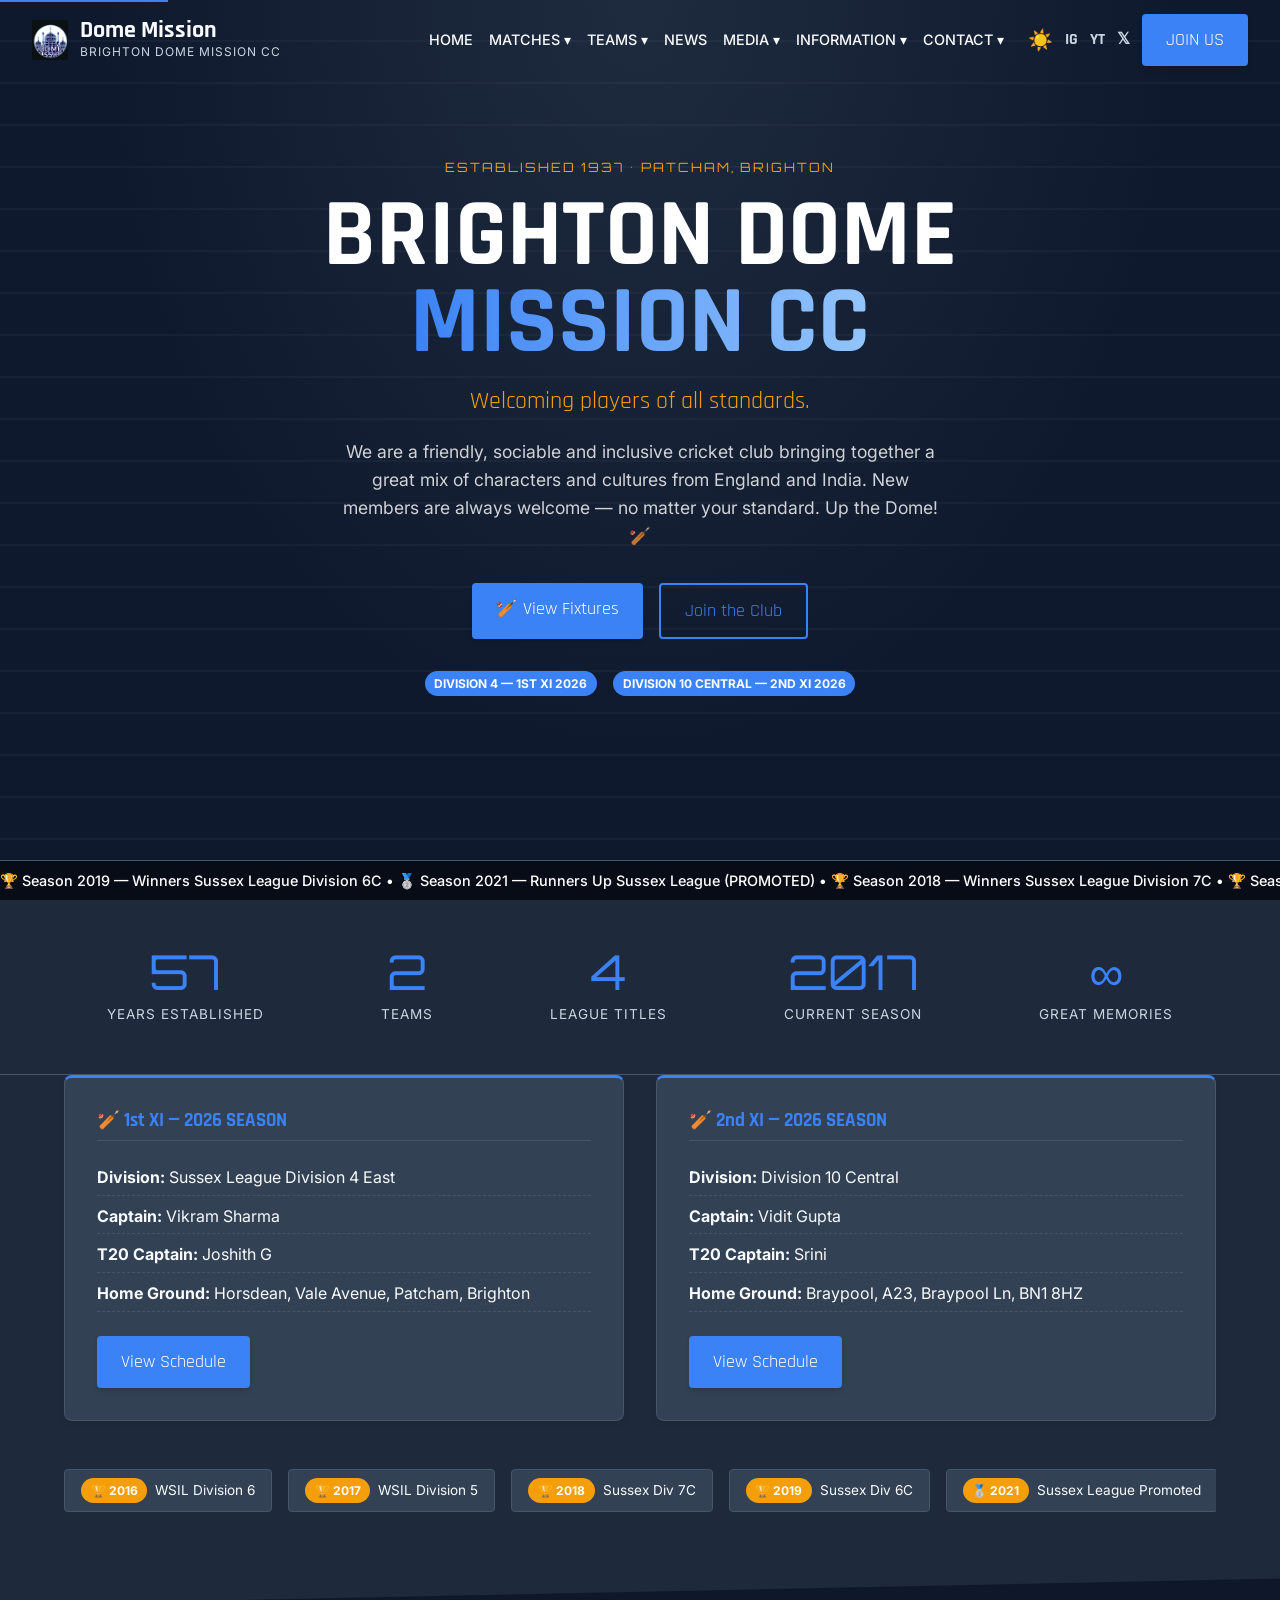
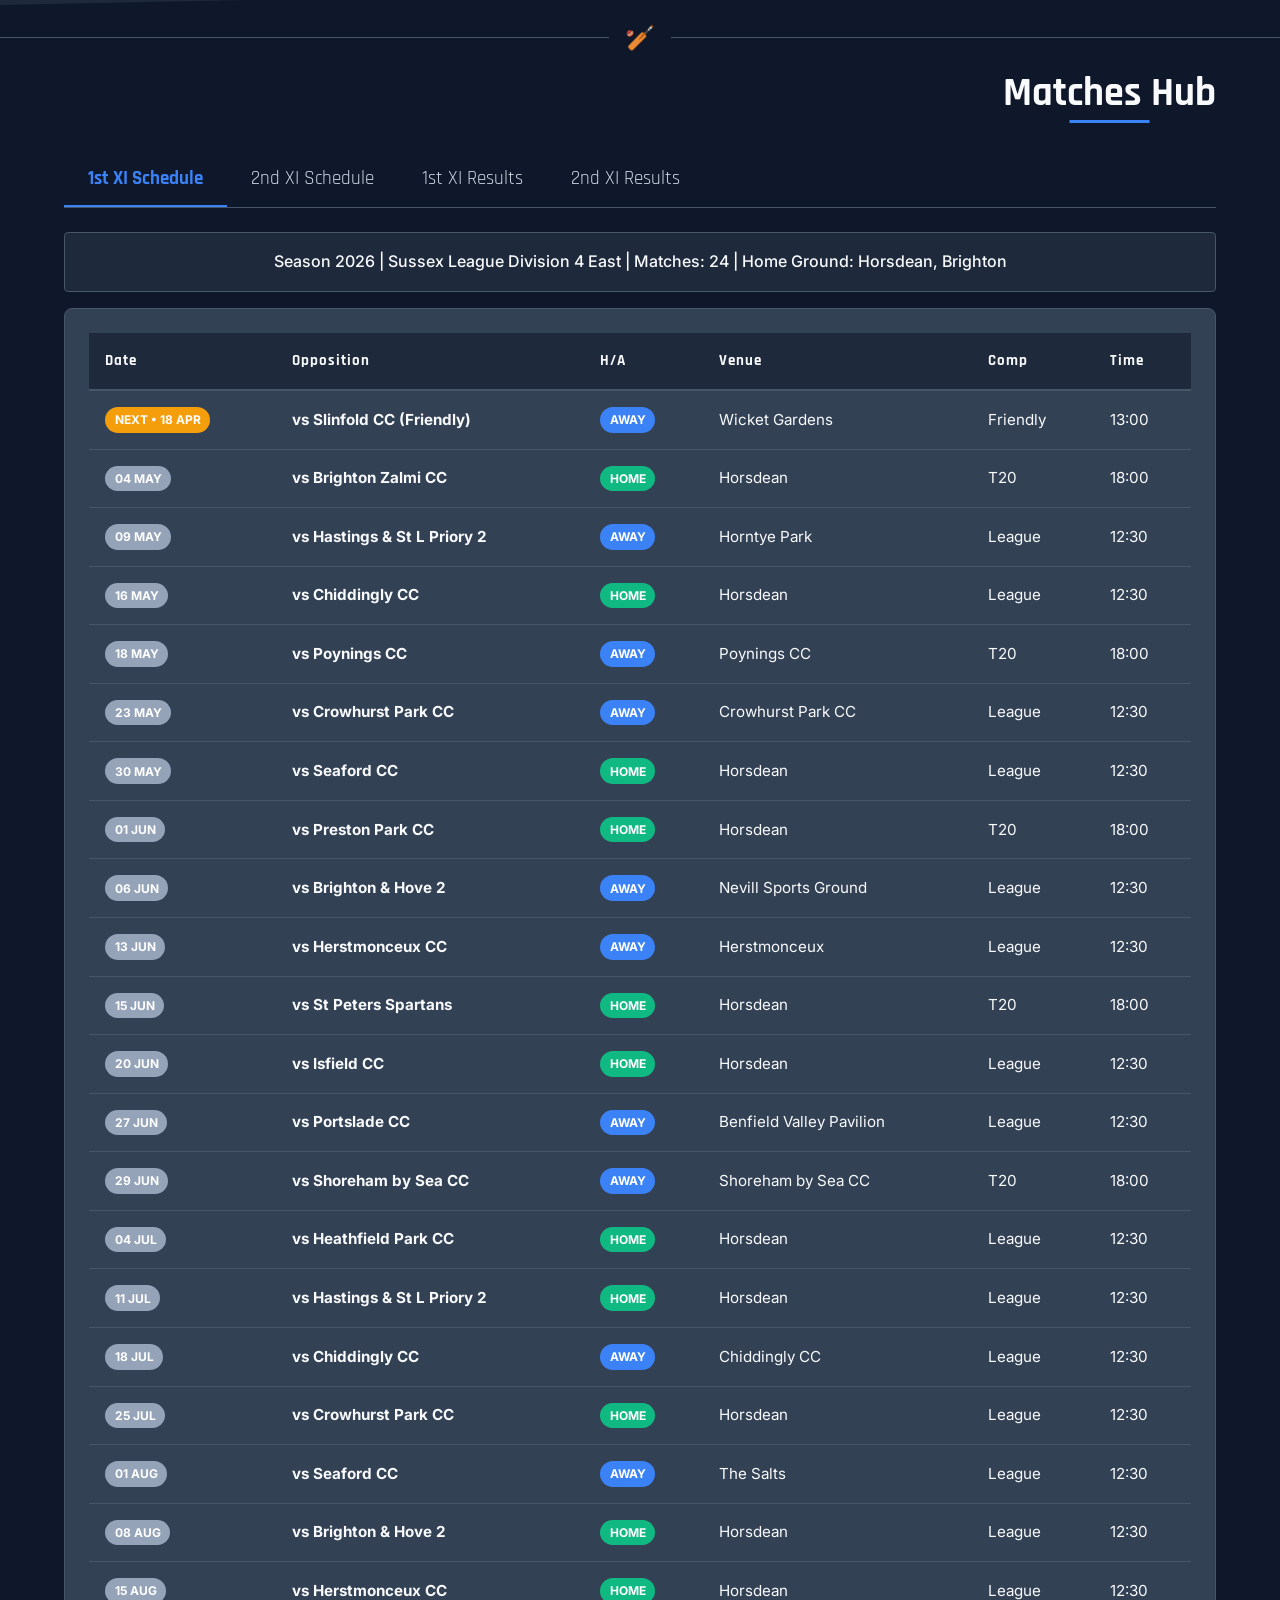
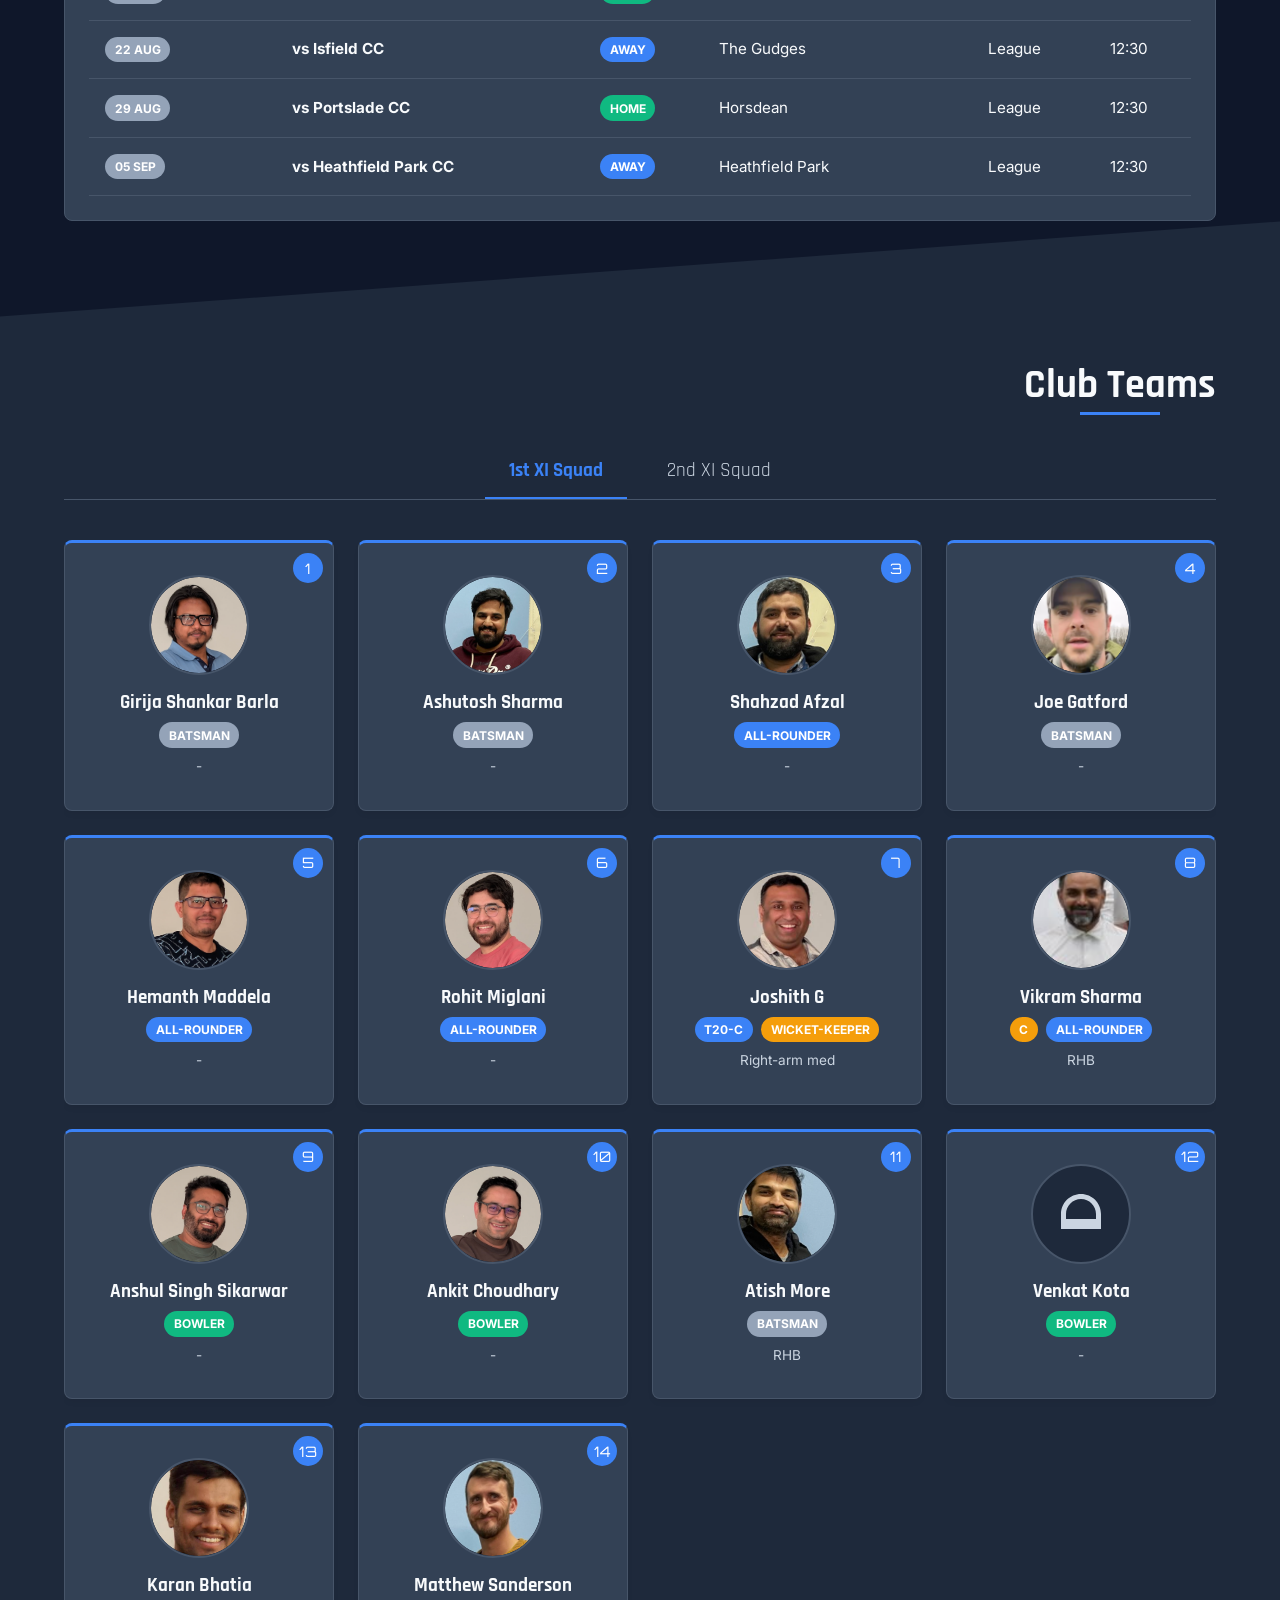
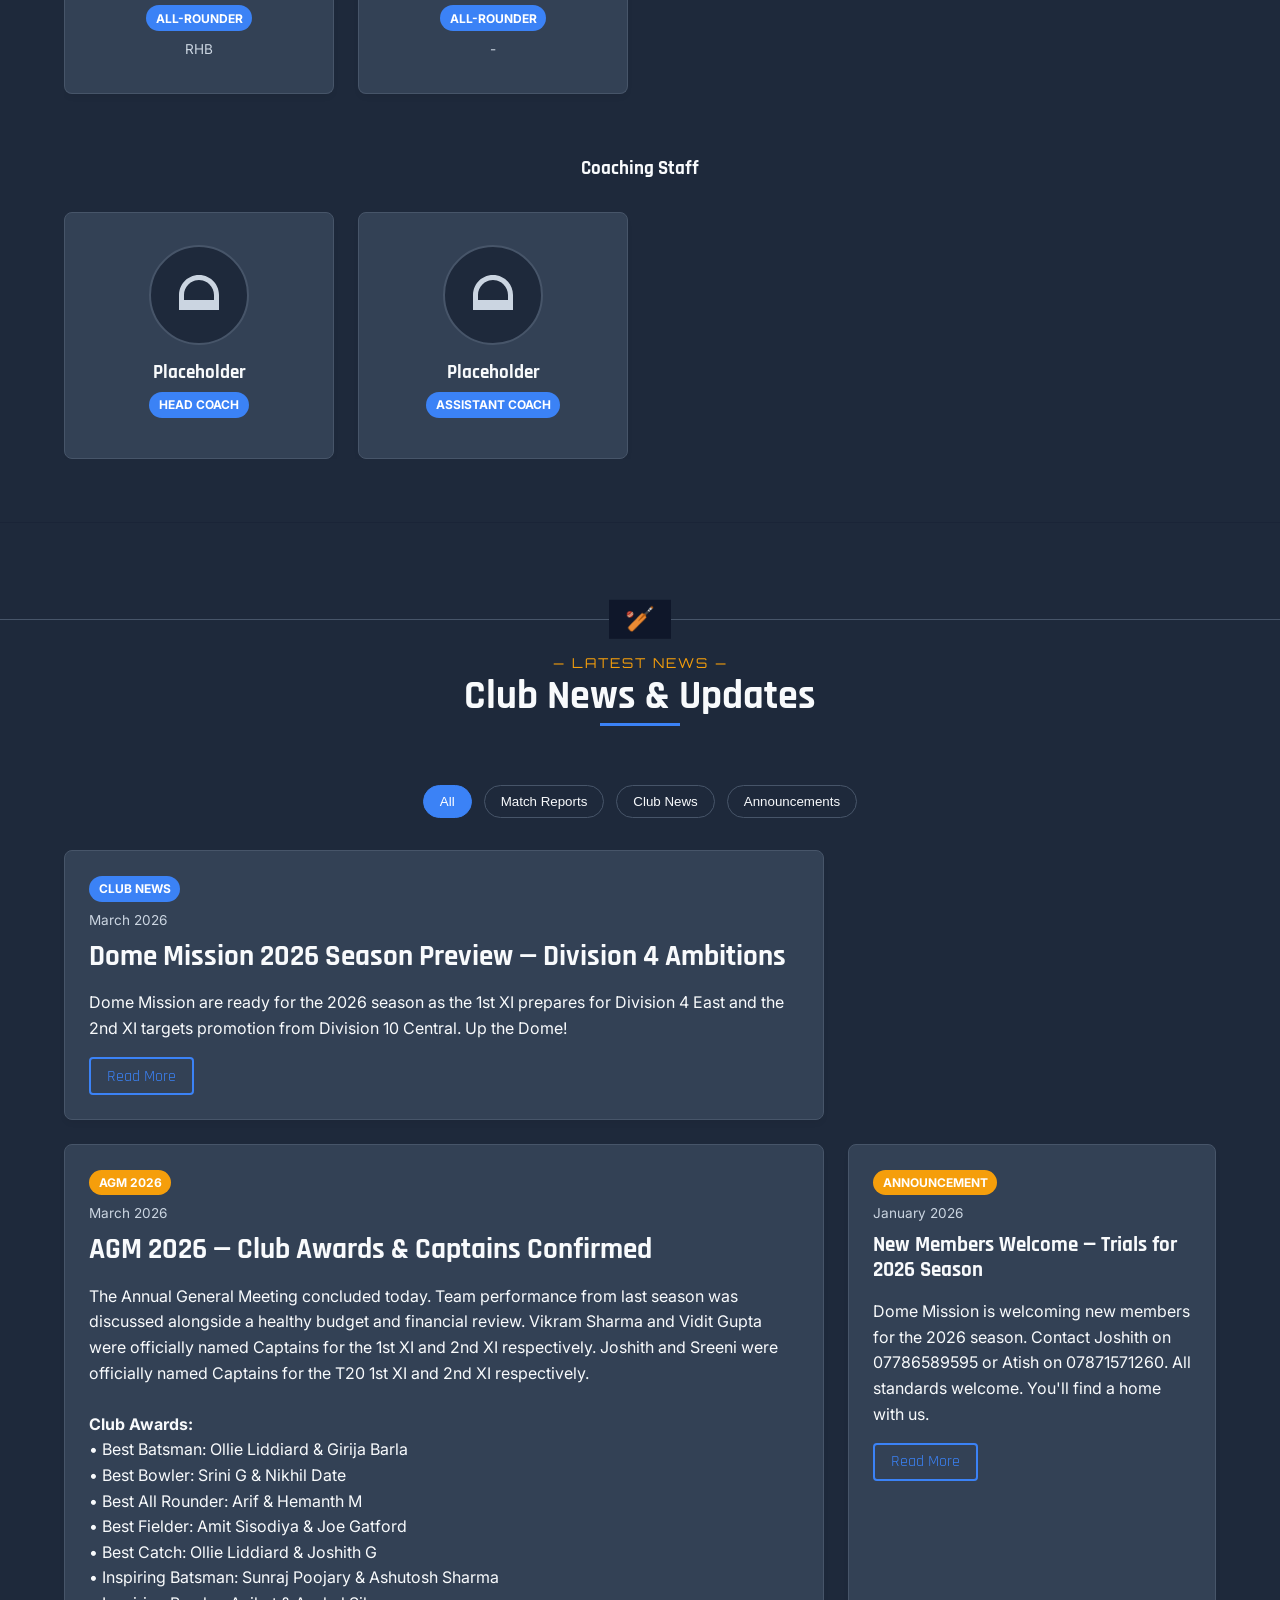
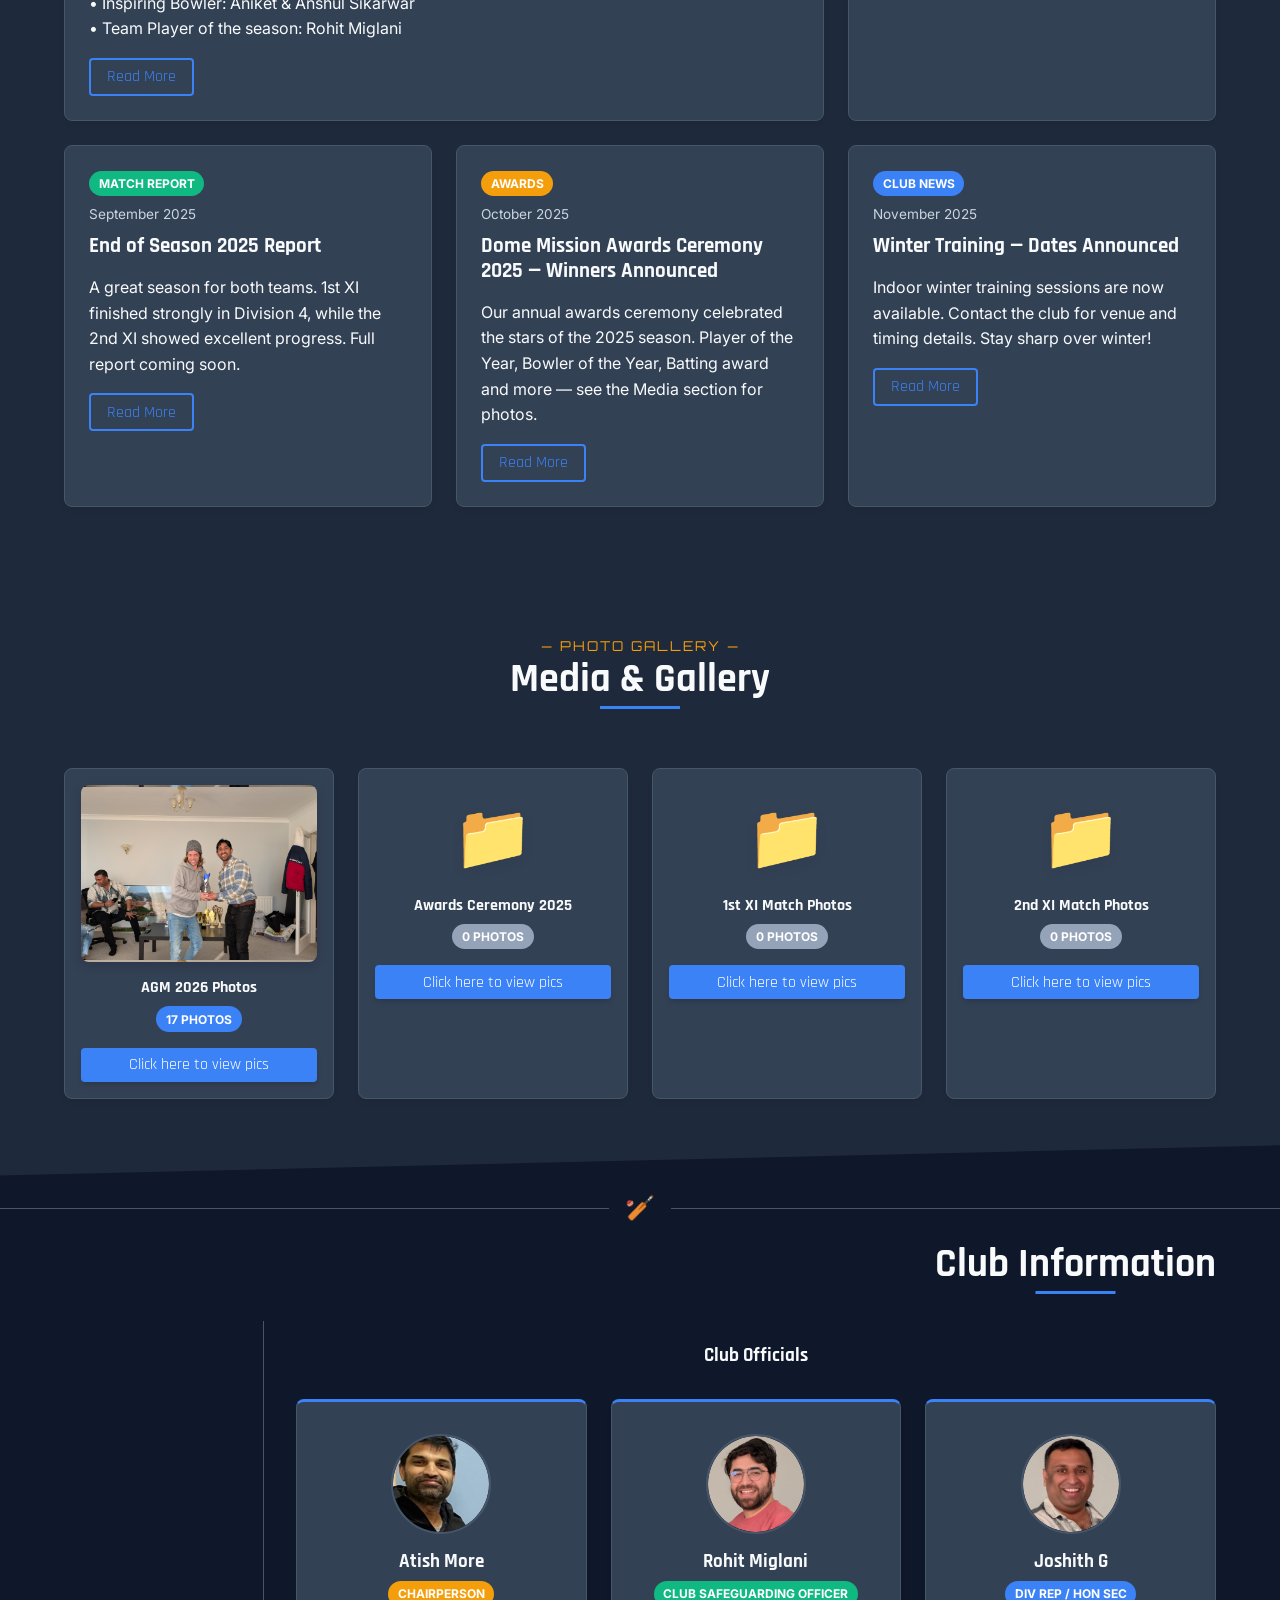
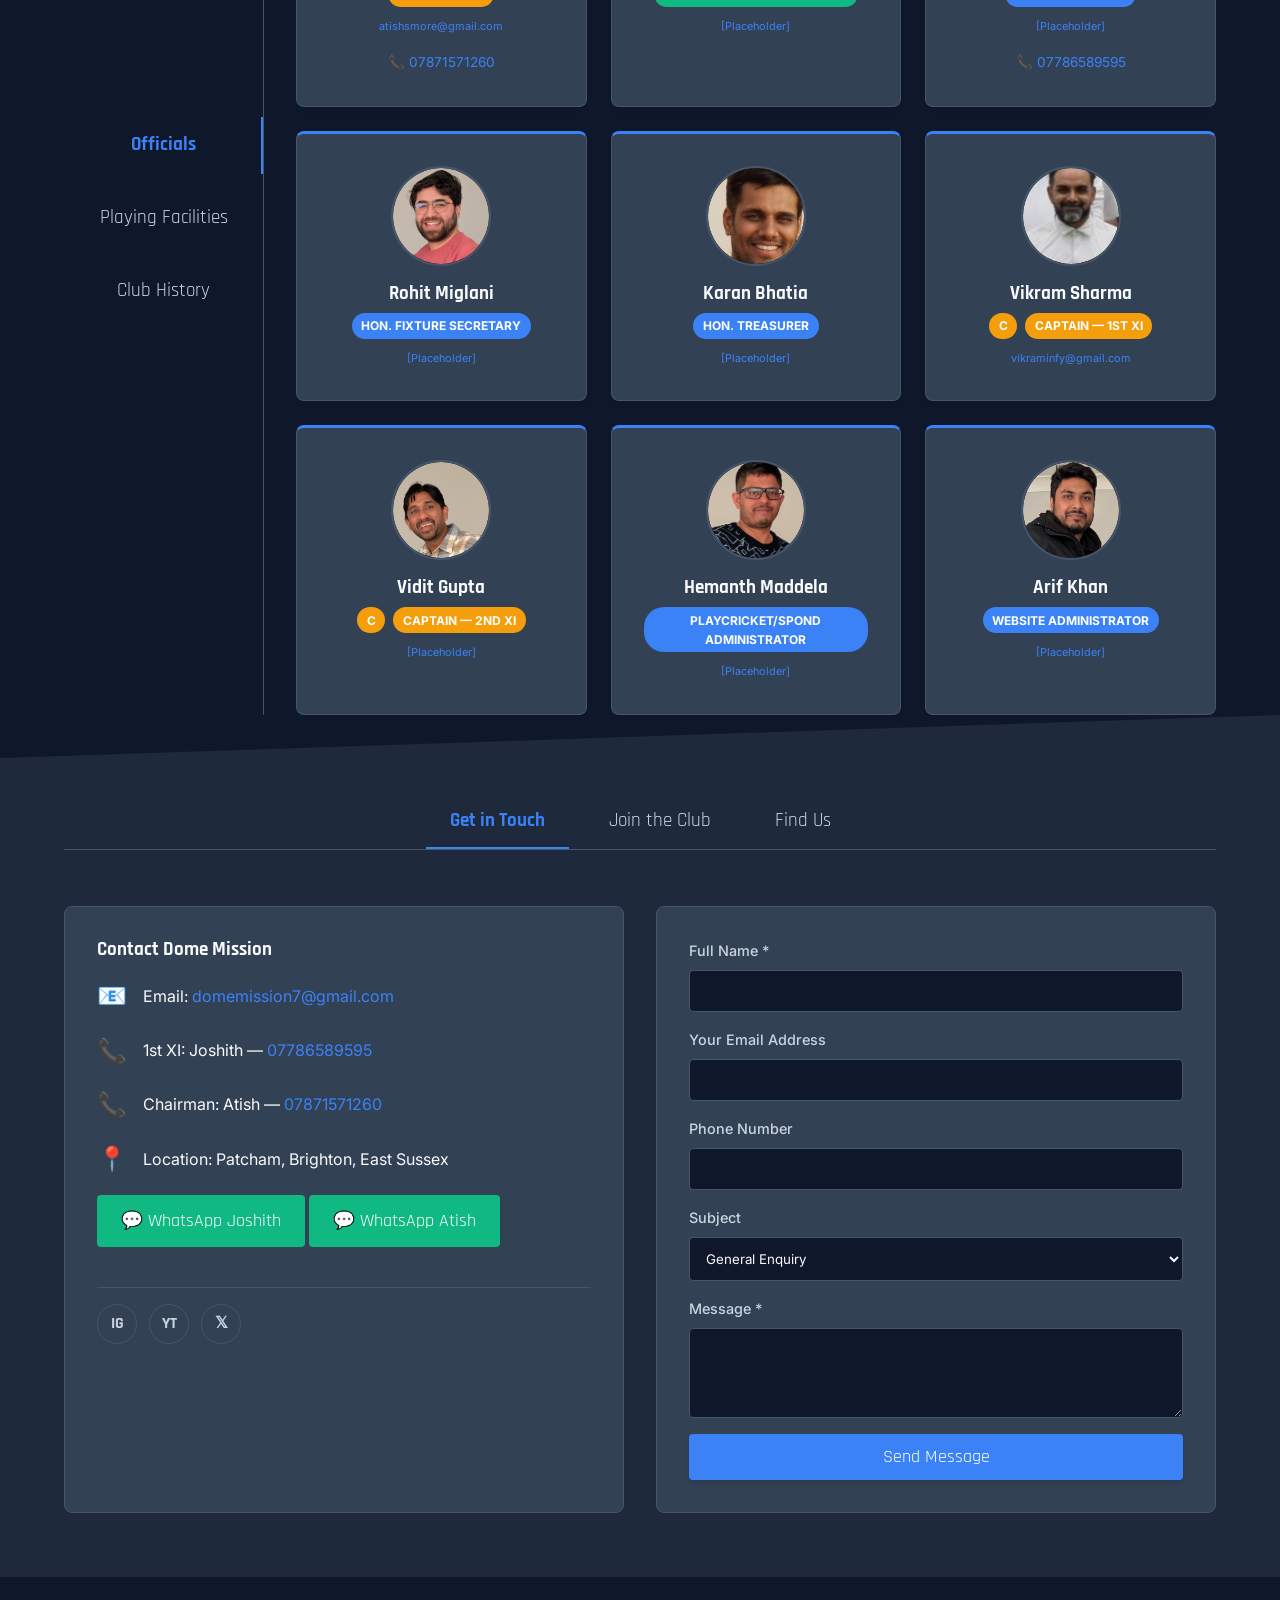
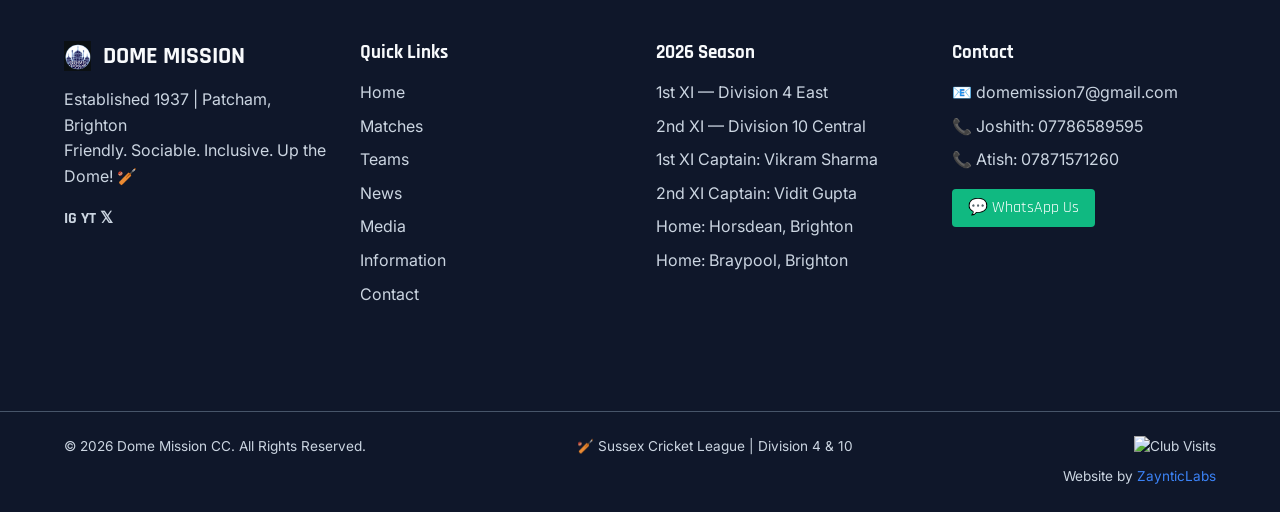
==== commit 967552ce: "fix: switch contact & join forms from Formspree to FormSubmit.co" ====
--- a/index.html
+++ b/index.html
@@ -695,14 +695,19 @@
                                 
                                 <!-- RIGHT COL (Using Mailto action natively) -->
                                 <div class="contact-form-wrapper glass-card">
-                                    <form id="contact-form" class="styled-form" action="https://formspree.io/f/domemission7@gmail.com" method="POST">
+                                    <form id="contact-form" class="styled-form" action="https://formsubmit.co/domemission7@gmail.com" method="POST">
+                                        <!-- FormSubmit configuration -->
+                                        <input type="hidden" name="_subject" value="New Contact Enquiry — Dome Mission CC">
+                                        <input type="hidden" name="_captcha" value="false">
+                                        <input type="hidden" name="_next" value="https://brightondome.co.uk/#contact">
+                                        <input type="text" name="_honey" style="display:none">
                                         <div class="form-group">
                                             <label for="c-name">Full Name *</label>
                                             <input type="text" id="c-name" name="Name" required>
                                         </div>
                                         <div class="form-group">
                                             <label for="c-email">Your Email Address</label>
-                                            <input type="email" id="c-email" name="Reply_To">
+                                            <input type="email" id="c-email" name="_replyto">
                                         </div>
                                         <div class="form-group">
                                             <label for="c-phone">Phone Number</label>
@@ -721,7 +726,7 @@
                                         </div>
                                         <div class="form-group">
                                             <label for="c-msg">Message *</label>
-                                            <textarea id="c-msg" name="Message_Body" rows="4" required></textarea>
+                                            <textarea id="c-msg" name="Message" rows="4" required></textarea>
                                         </div>
                                         <button type="submit" class="btn btn-primary block w-100">Send Message</button>
                                         <div class="form-success text-green mt-1 d-none" id="contact-success">
@@ -744,7 +749,12 @@
                             </div>
 
                             <div class="contact-form-wrapper glass-card form-wide">
-                                <form id="join-form" class="styled-form grid form-grid" action="https://formspree.io/f/domemission7@gmail.com" method="POST">
+                                <form id="join-form" class="styled-form grid form-grid" action="https://formsubmit.co/domemission7@gmail.com" method="POST">
+                                    <!-- FormSubmit configuration -->
+                                    <input type="hidden" name="_subject" value="New Joining Application — Dome Mission CC">
+                                    <input type="hidden" name="_captcha" value="false">
+                                    <input type="hidden" name="_next" value="https://brightondome.co.uk/#contact">
+                                    <input type="text" name="_honey" style="display:none">
                                     <div class="form-group">
                                         <label for="j-name">Full Name *</label>
                                         <input type="text" id="j-name" name="Name" required>
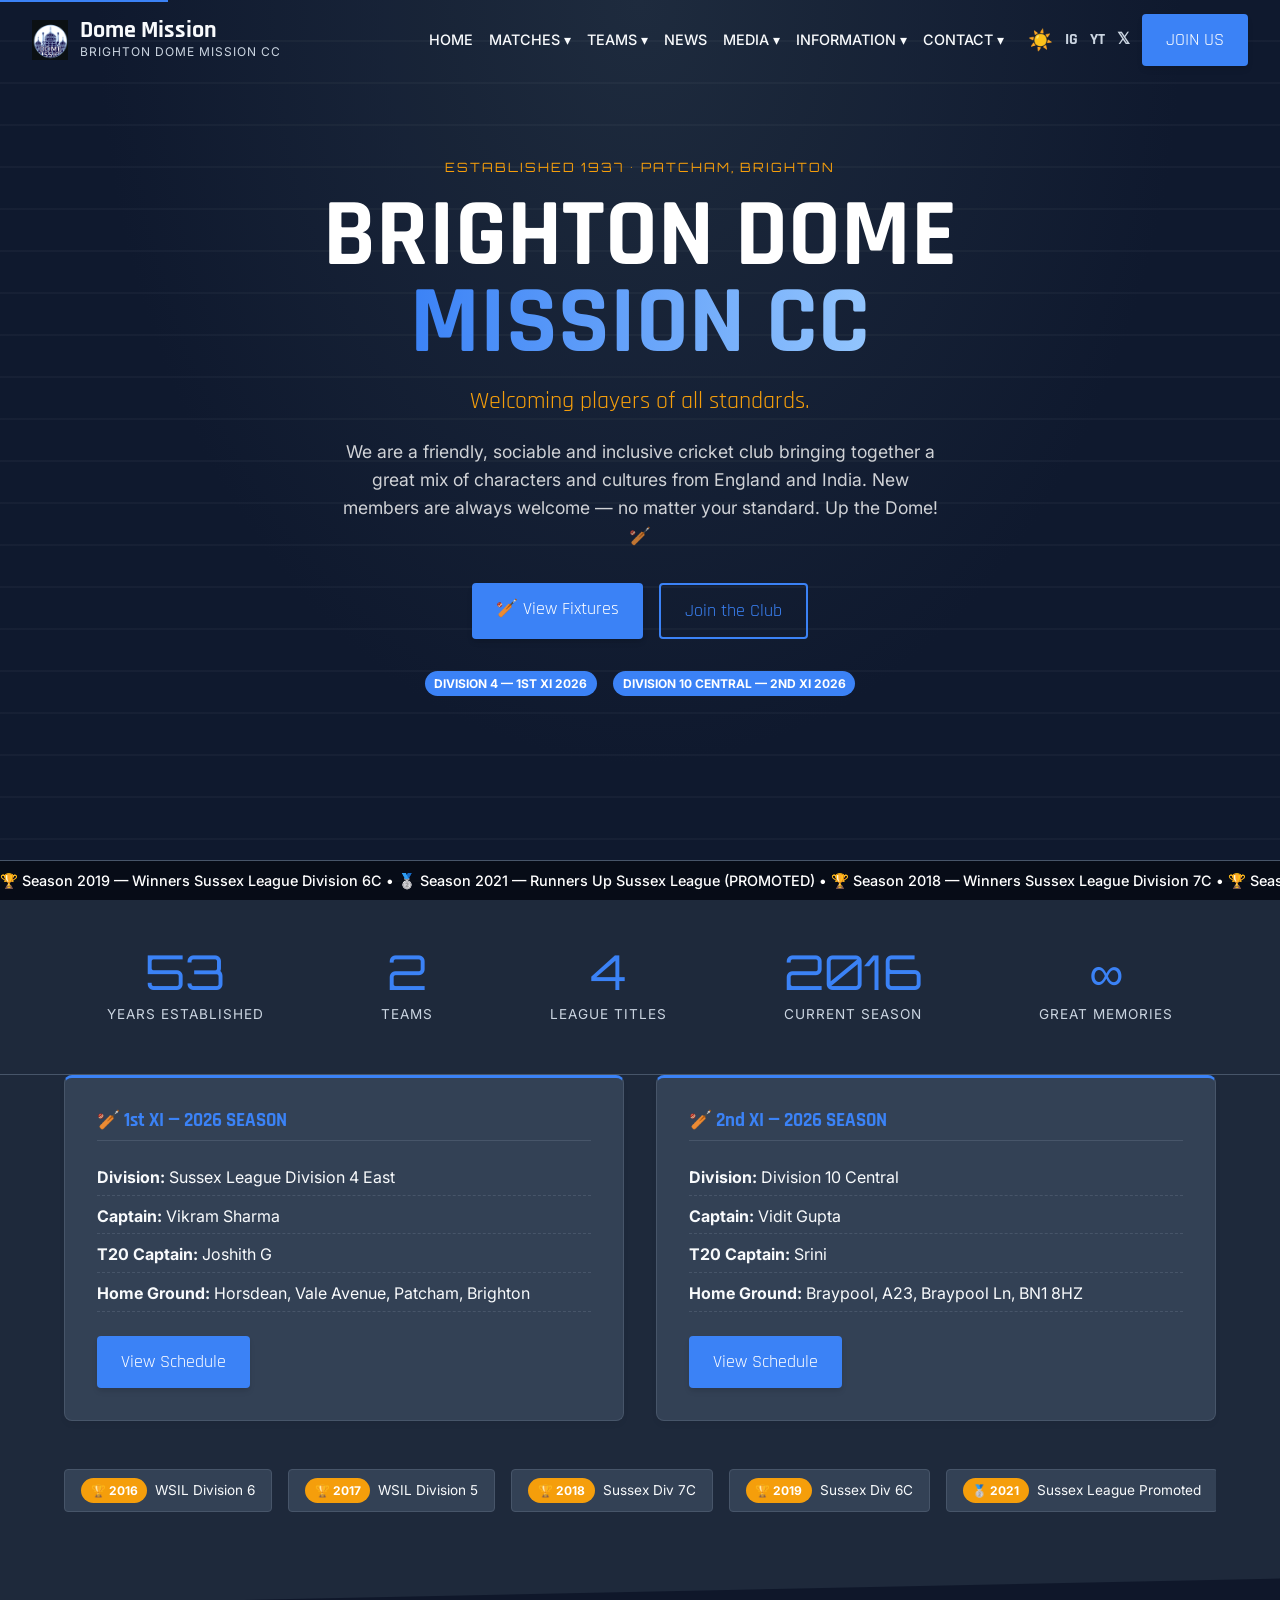
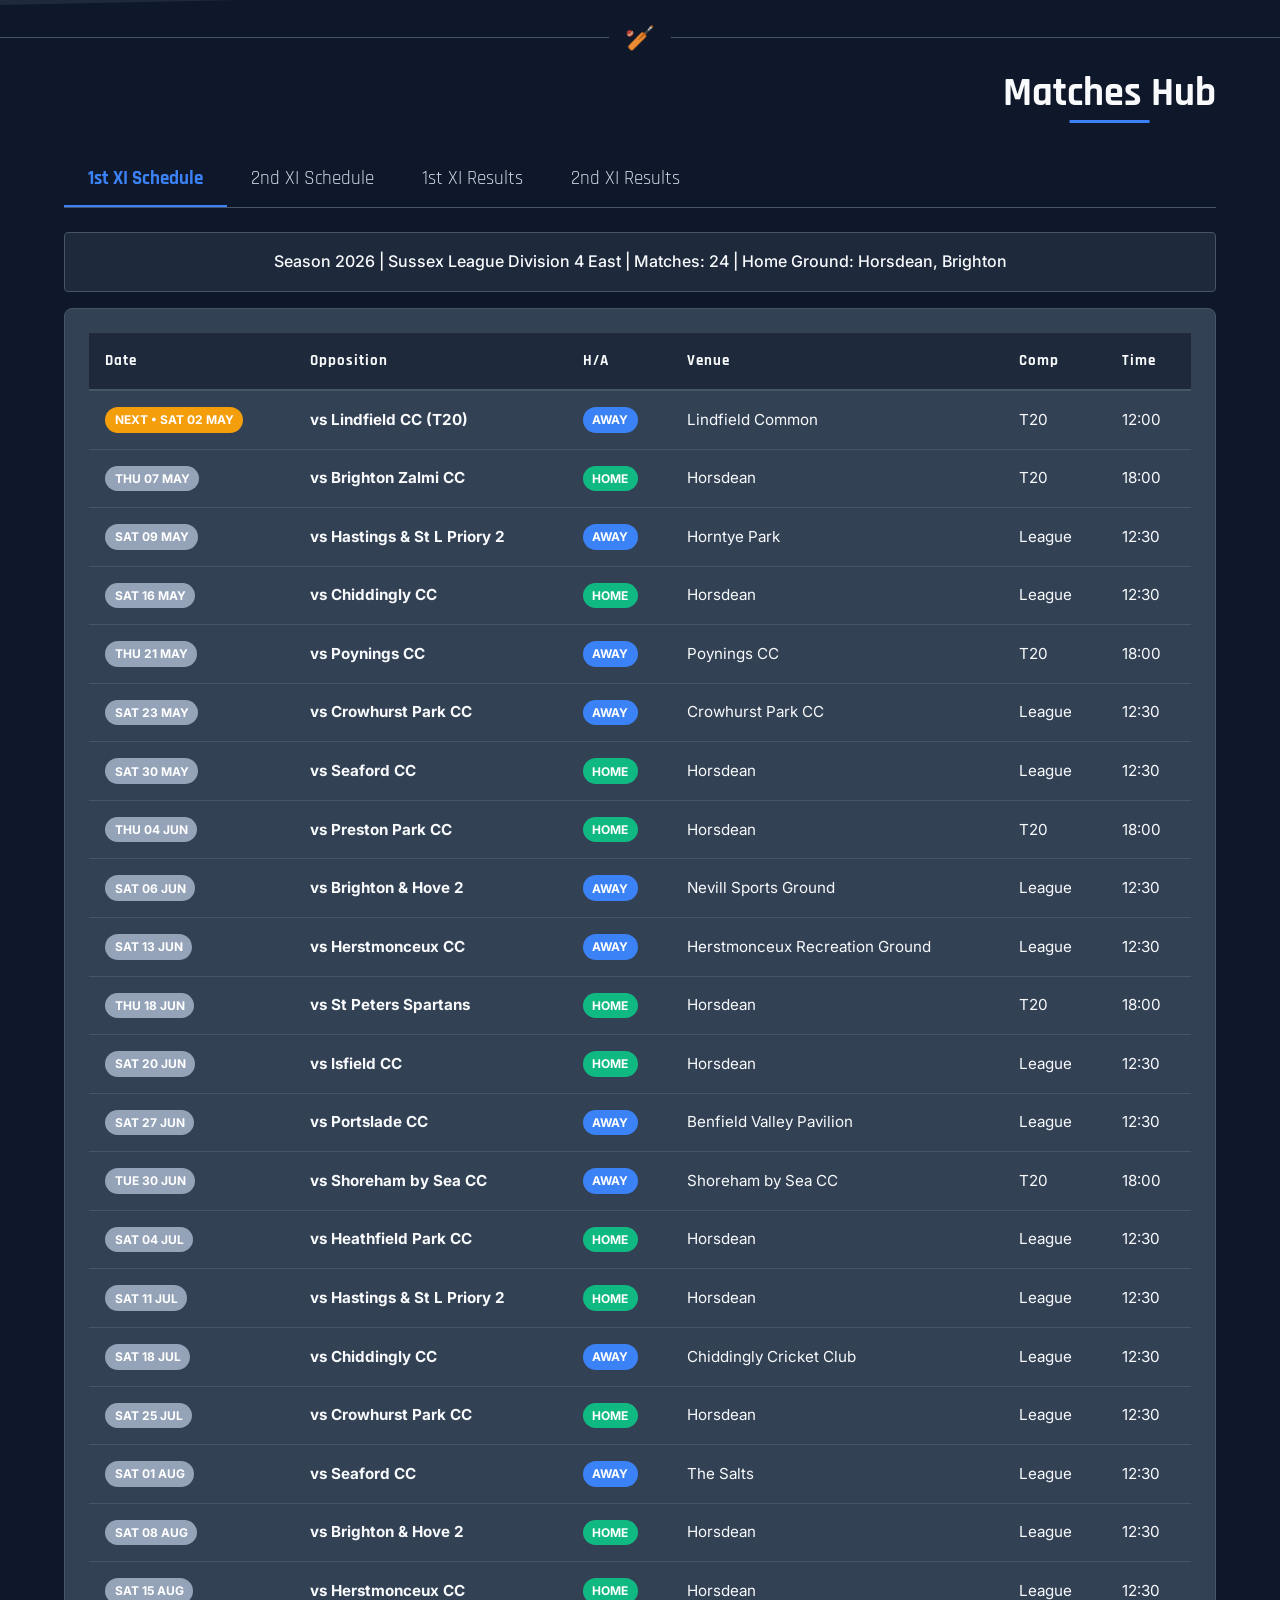
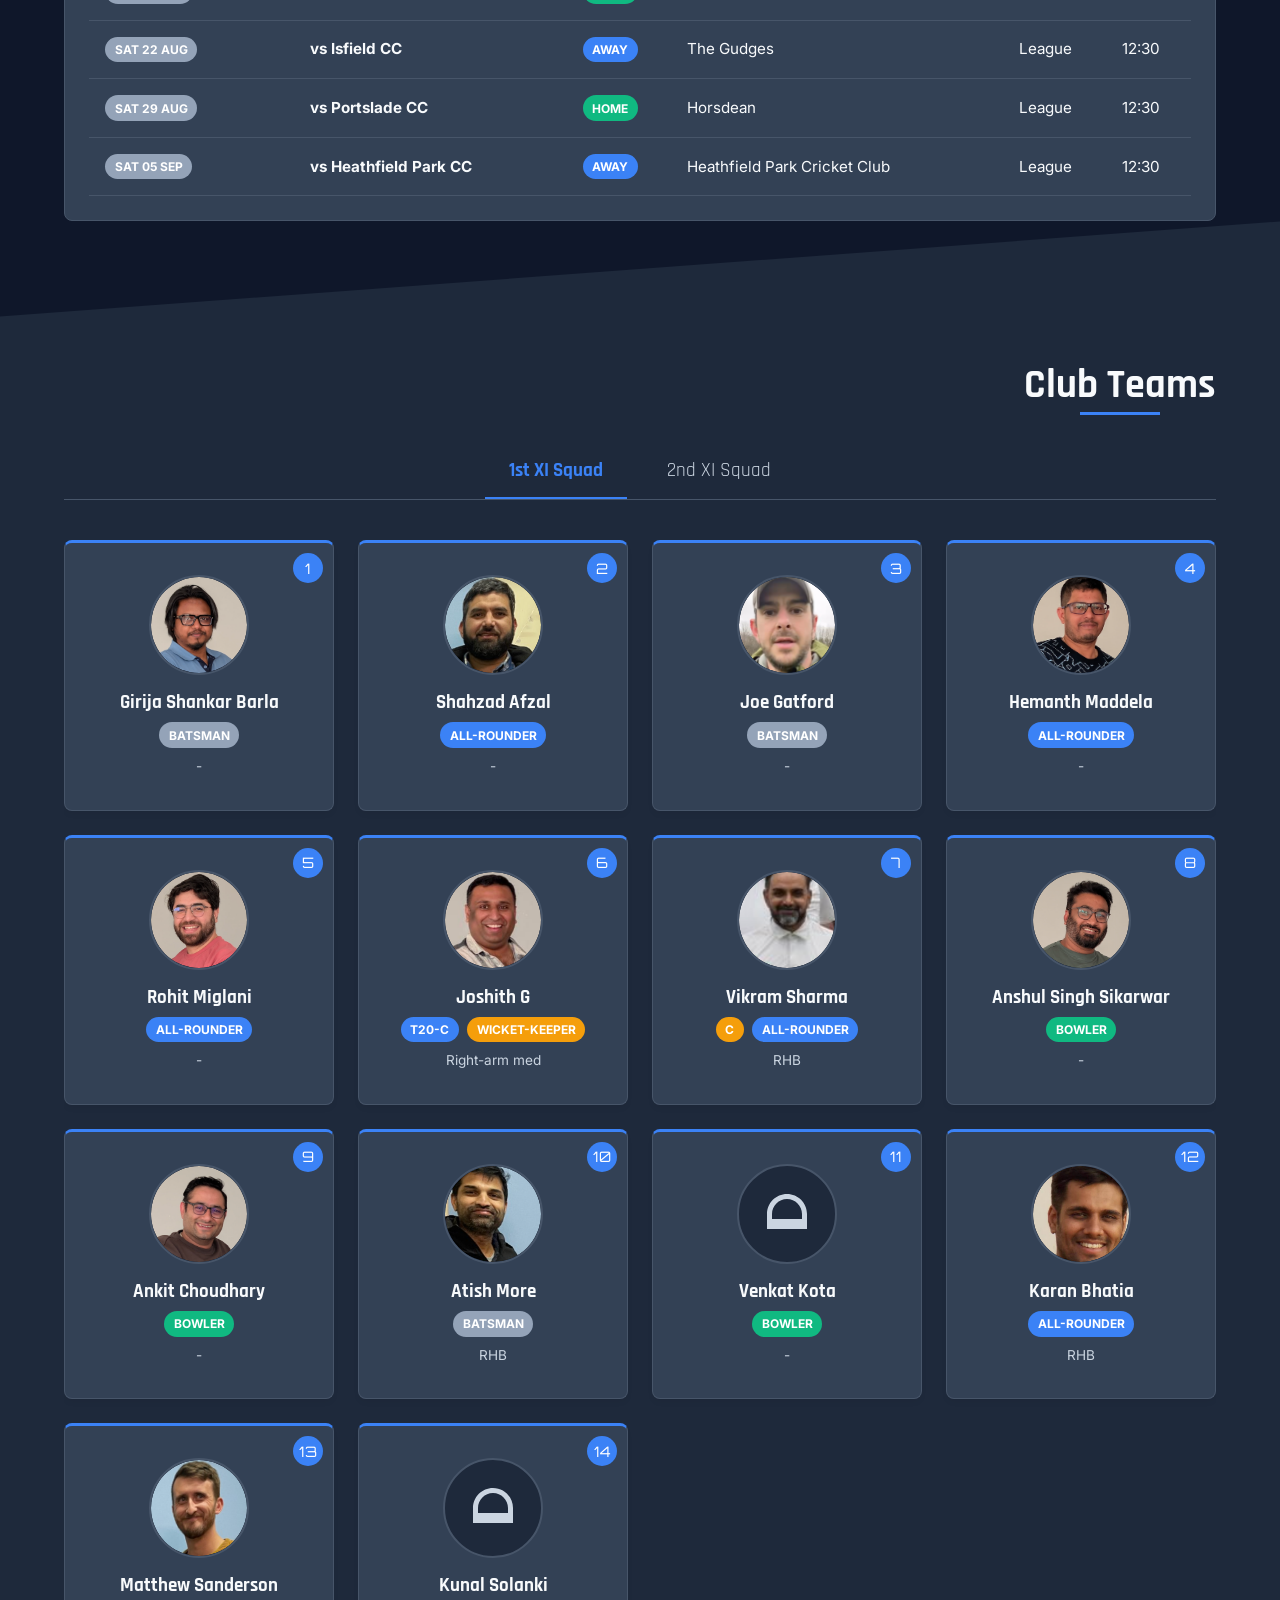
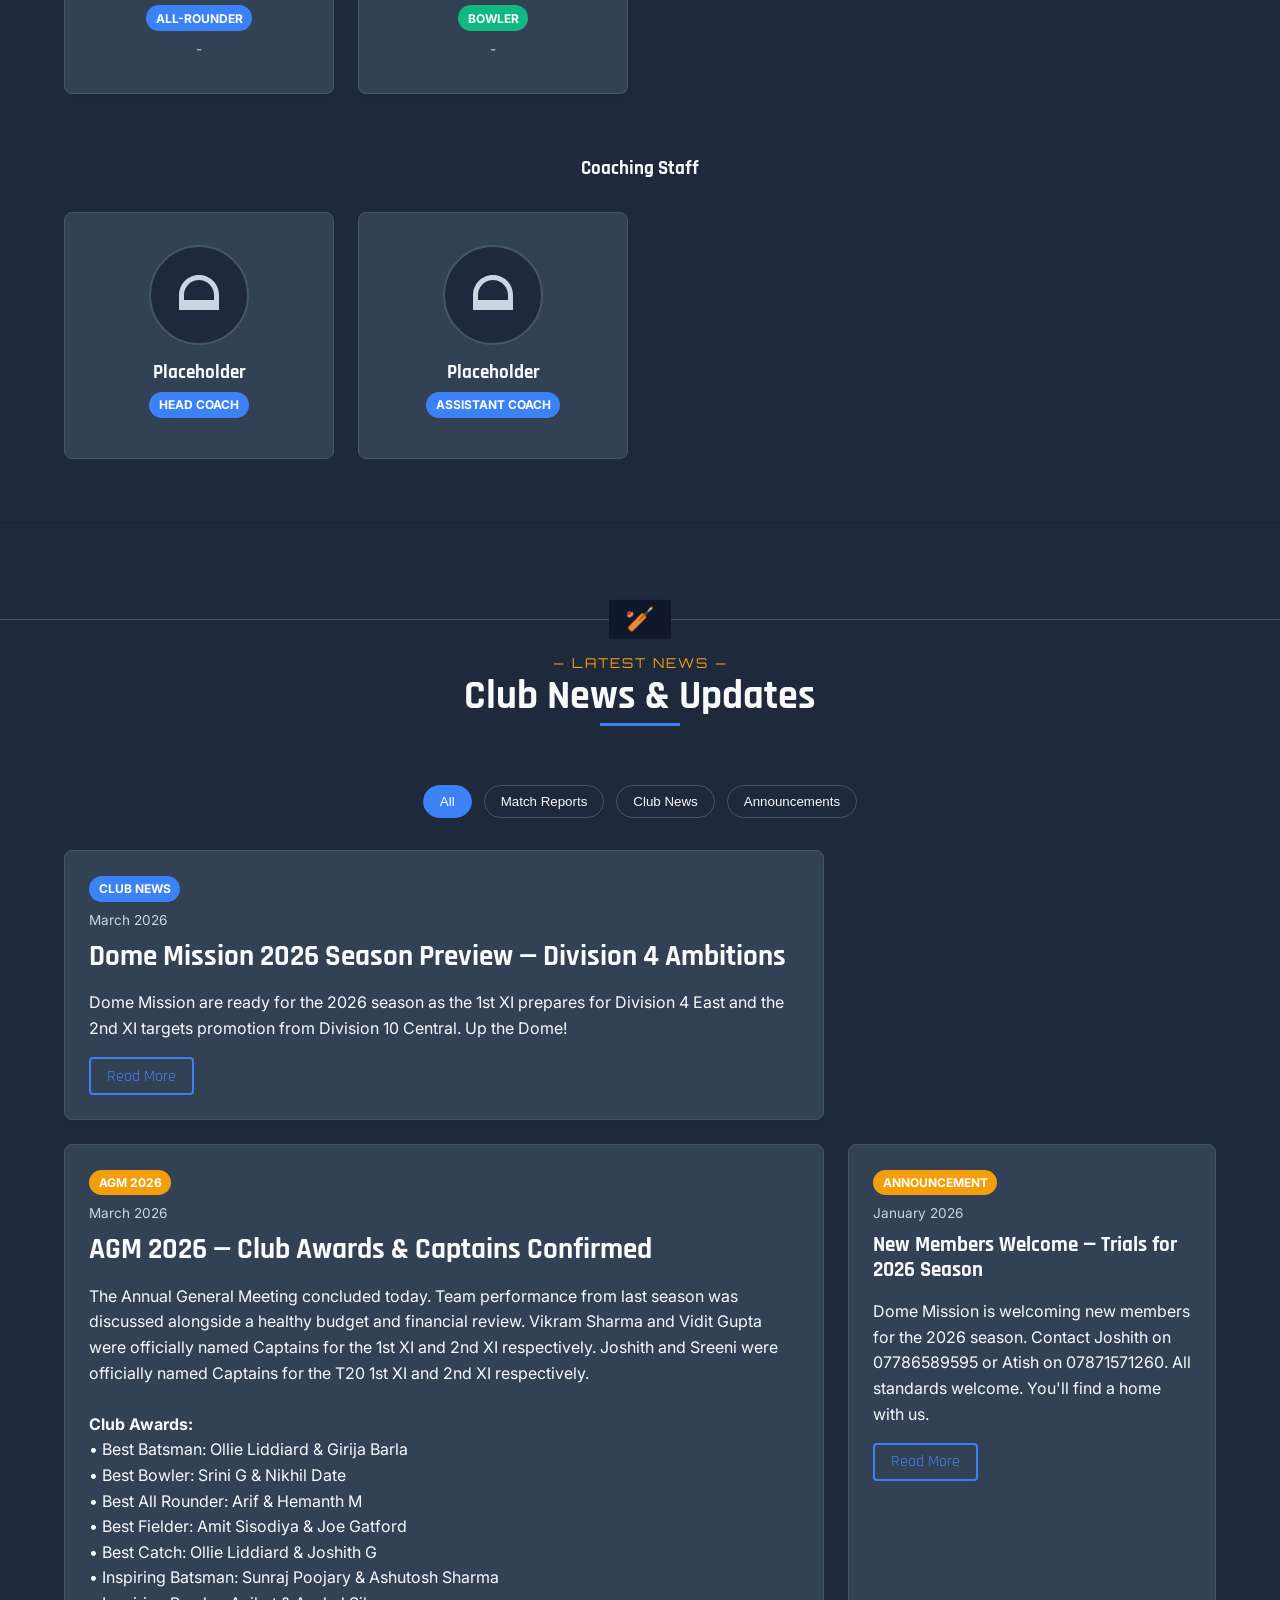
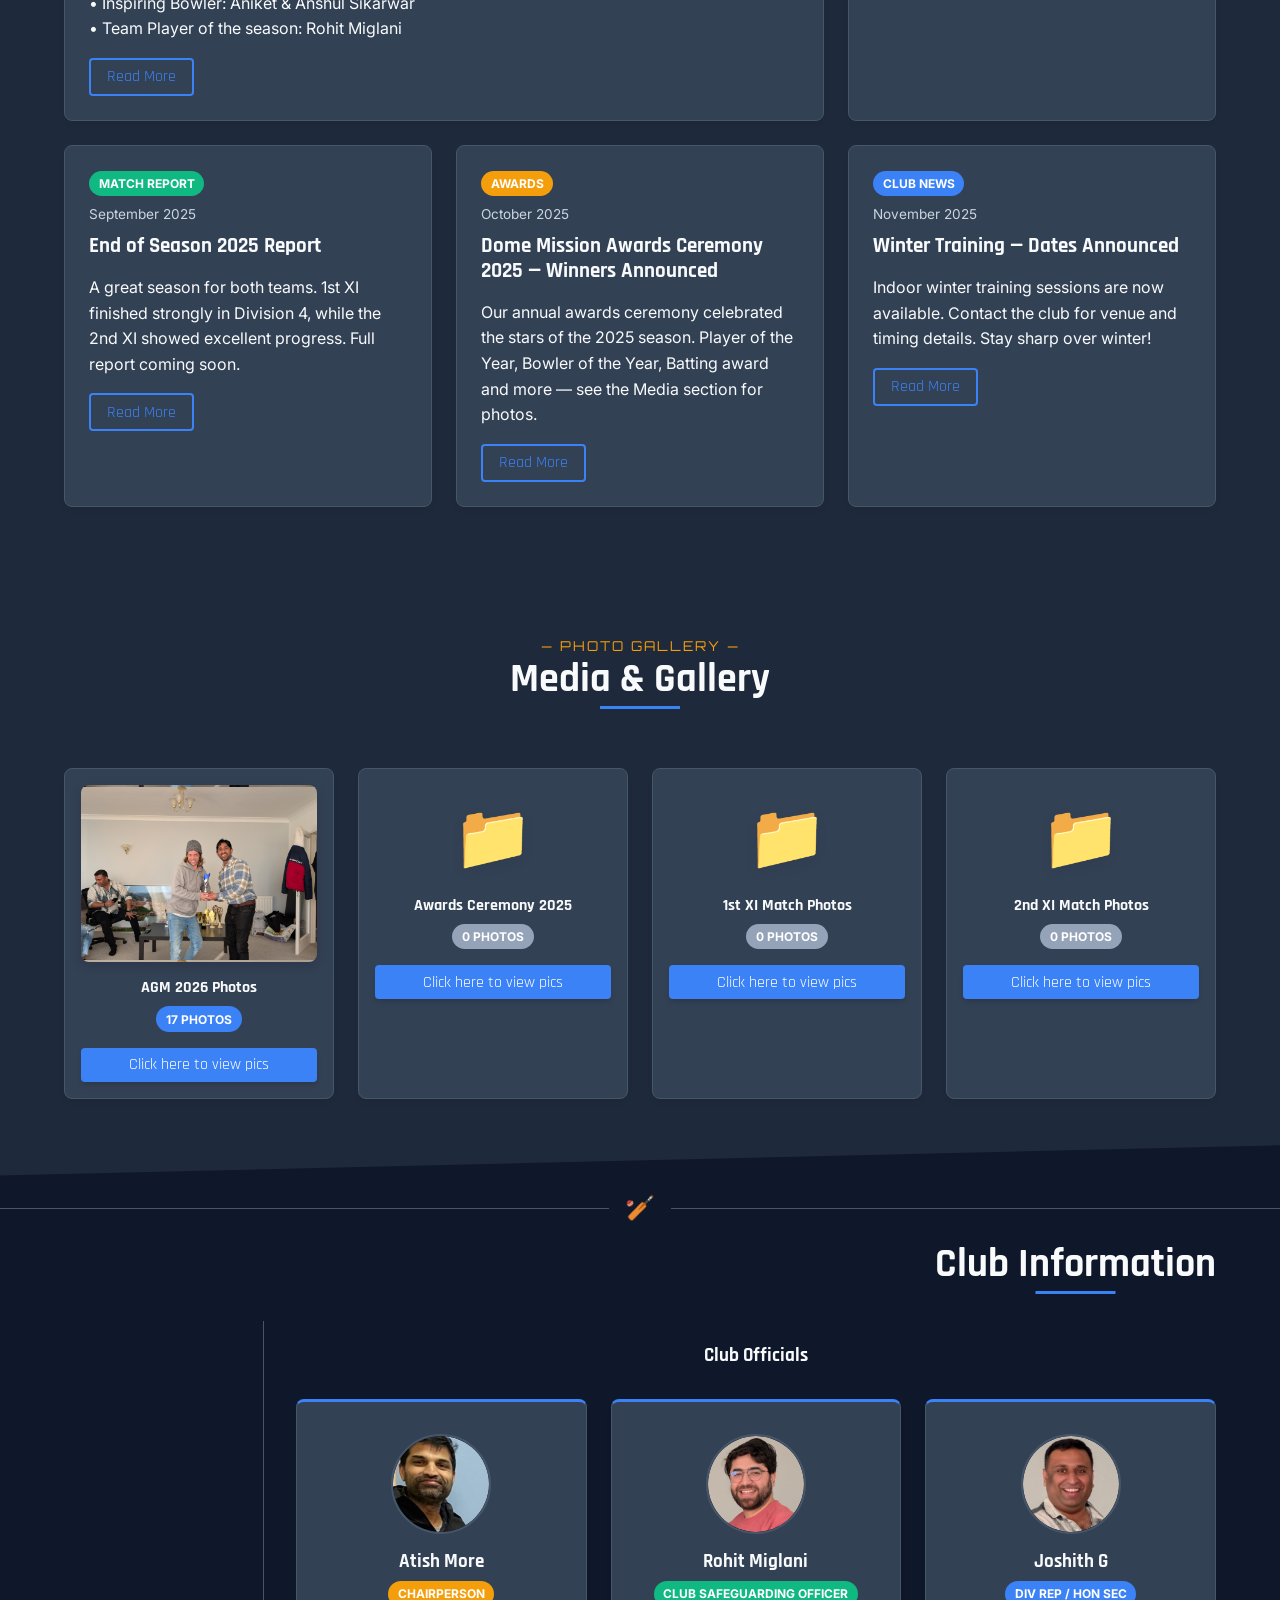
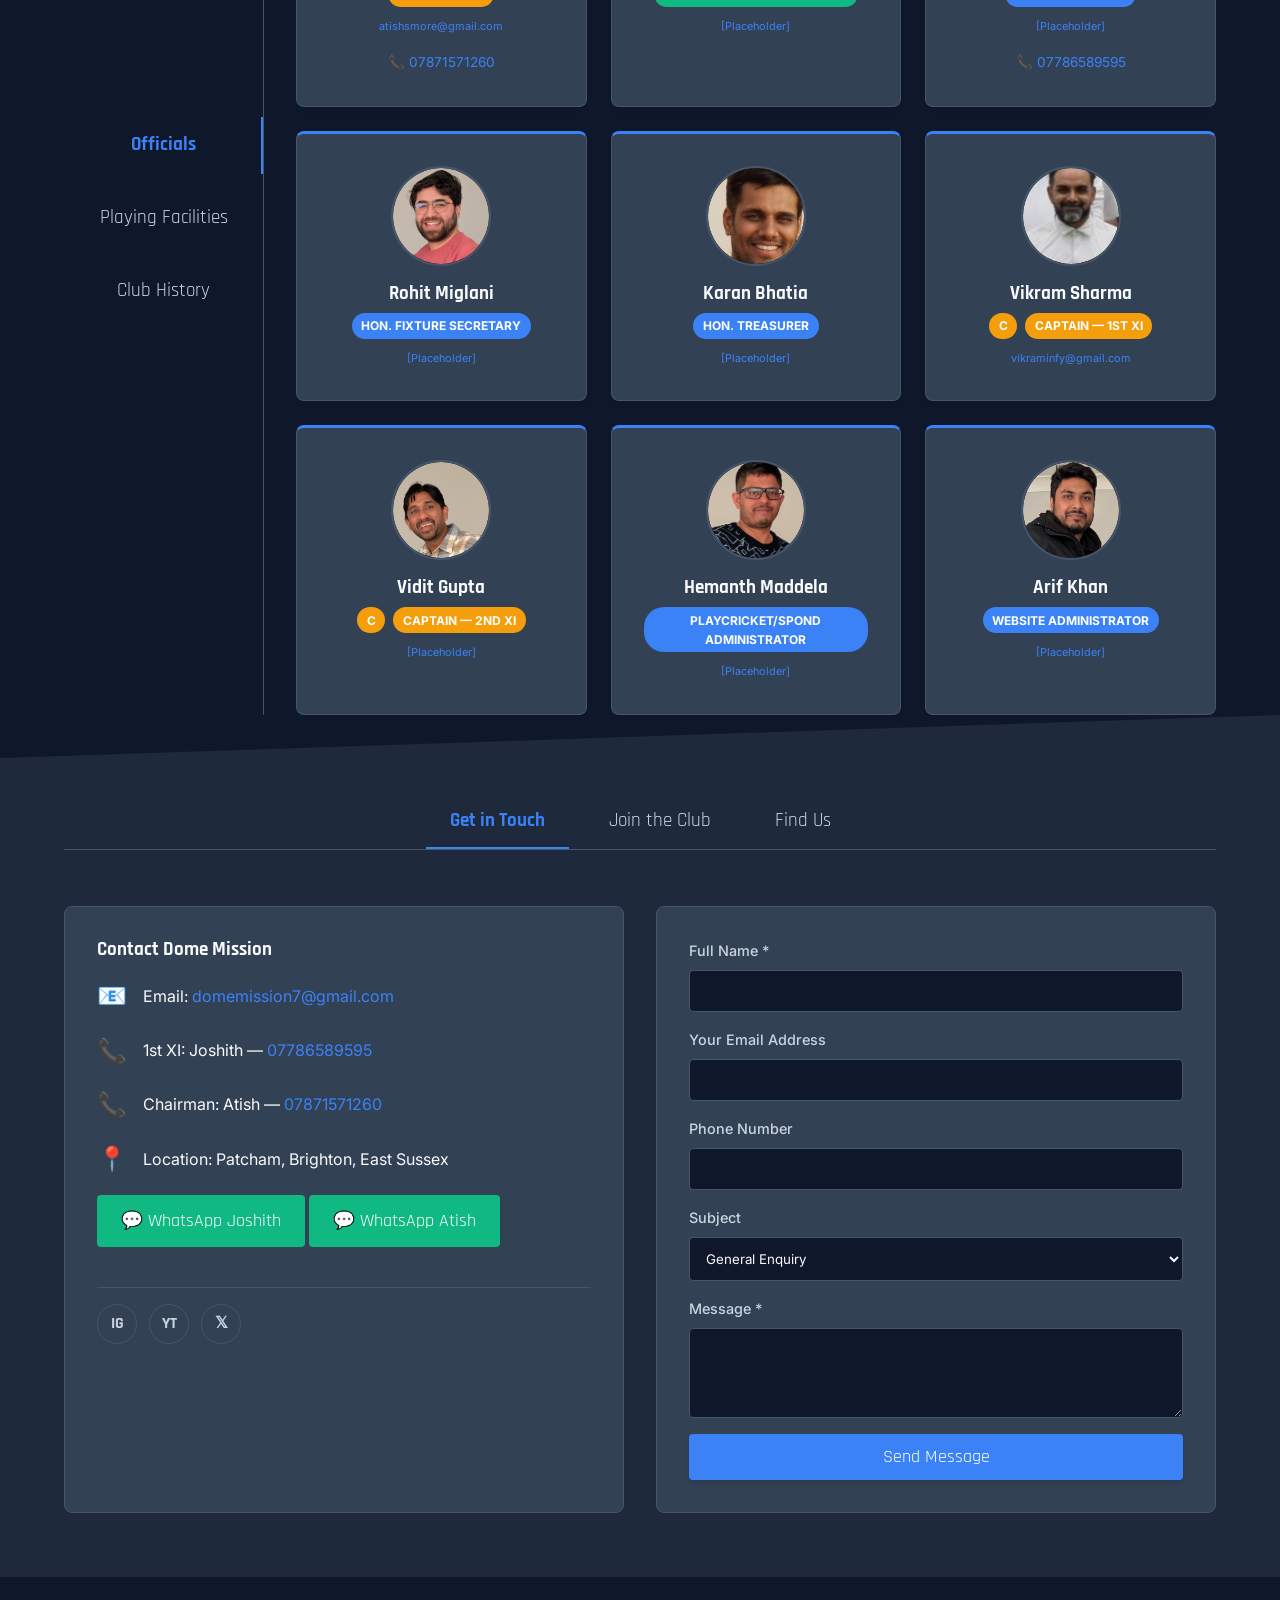
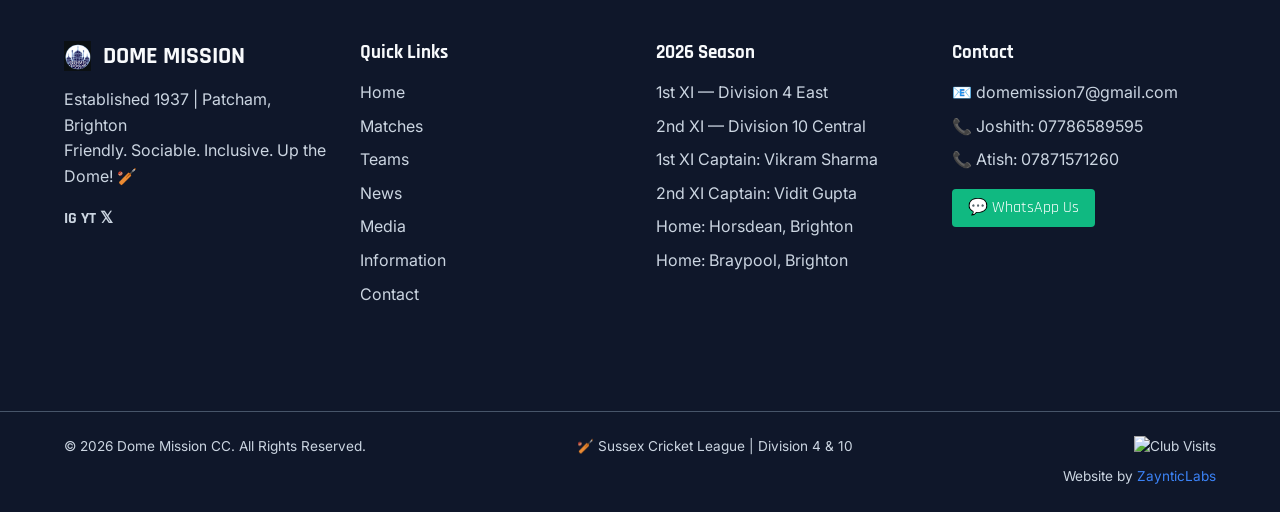
==== commit 41b8786c: "Update squads, fixtures & add Google Analytics - Remove Ashutosh Sharma, Pratham Bedre, Md Tusher Sa" ====
--- a/index.html
+++ b/index.html
@@ -1,6 +1,15 @@
 <!DOCTYPE html>
 <html lang="en" data-theme="dark">
 <head>
+    <!-- Google tag (gtag.js) -->
+    <script async src="https://www.googletagmanager.com/gtag/js?id=G-JPY1JQEVN5"></script>
+    <script>
+      window.dataLayer = window.dataLayer || [];
+      function gtag(){dataLayer.push(arguments);}
+      gtag('js', new Date());
+      gtag('config', 'G-JPY1JQEVN5');
+    </script>
+
     <meta charset="UTF-8">
     <meta name="viewport" content="width=device-width, initial-scale=1.0">
 
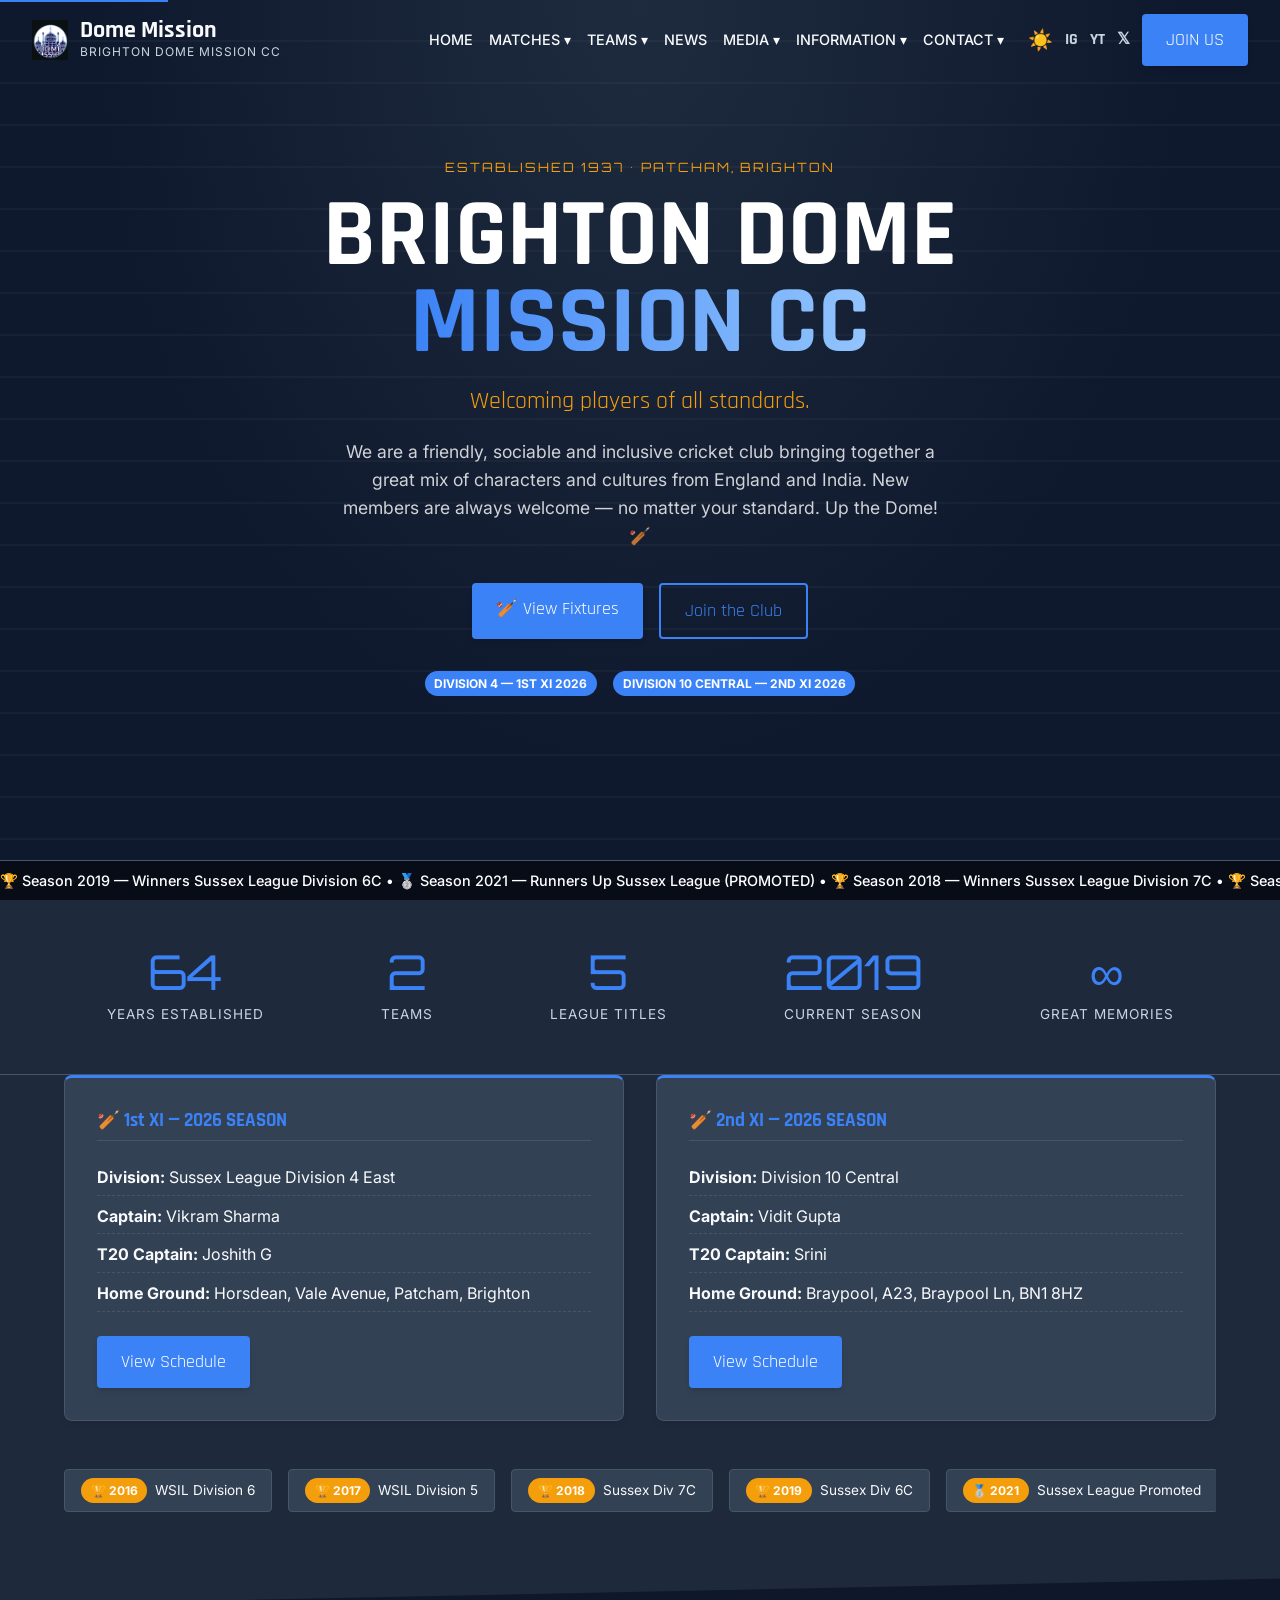
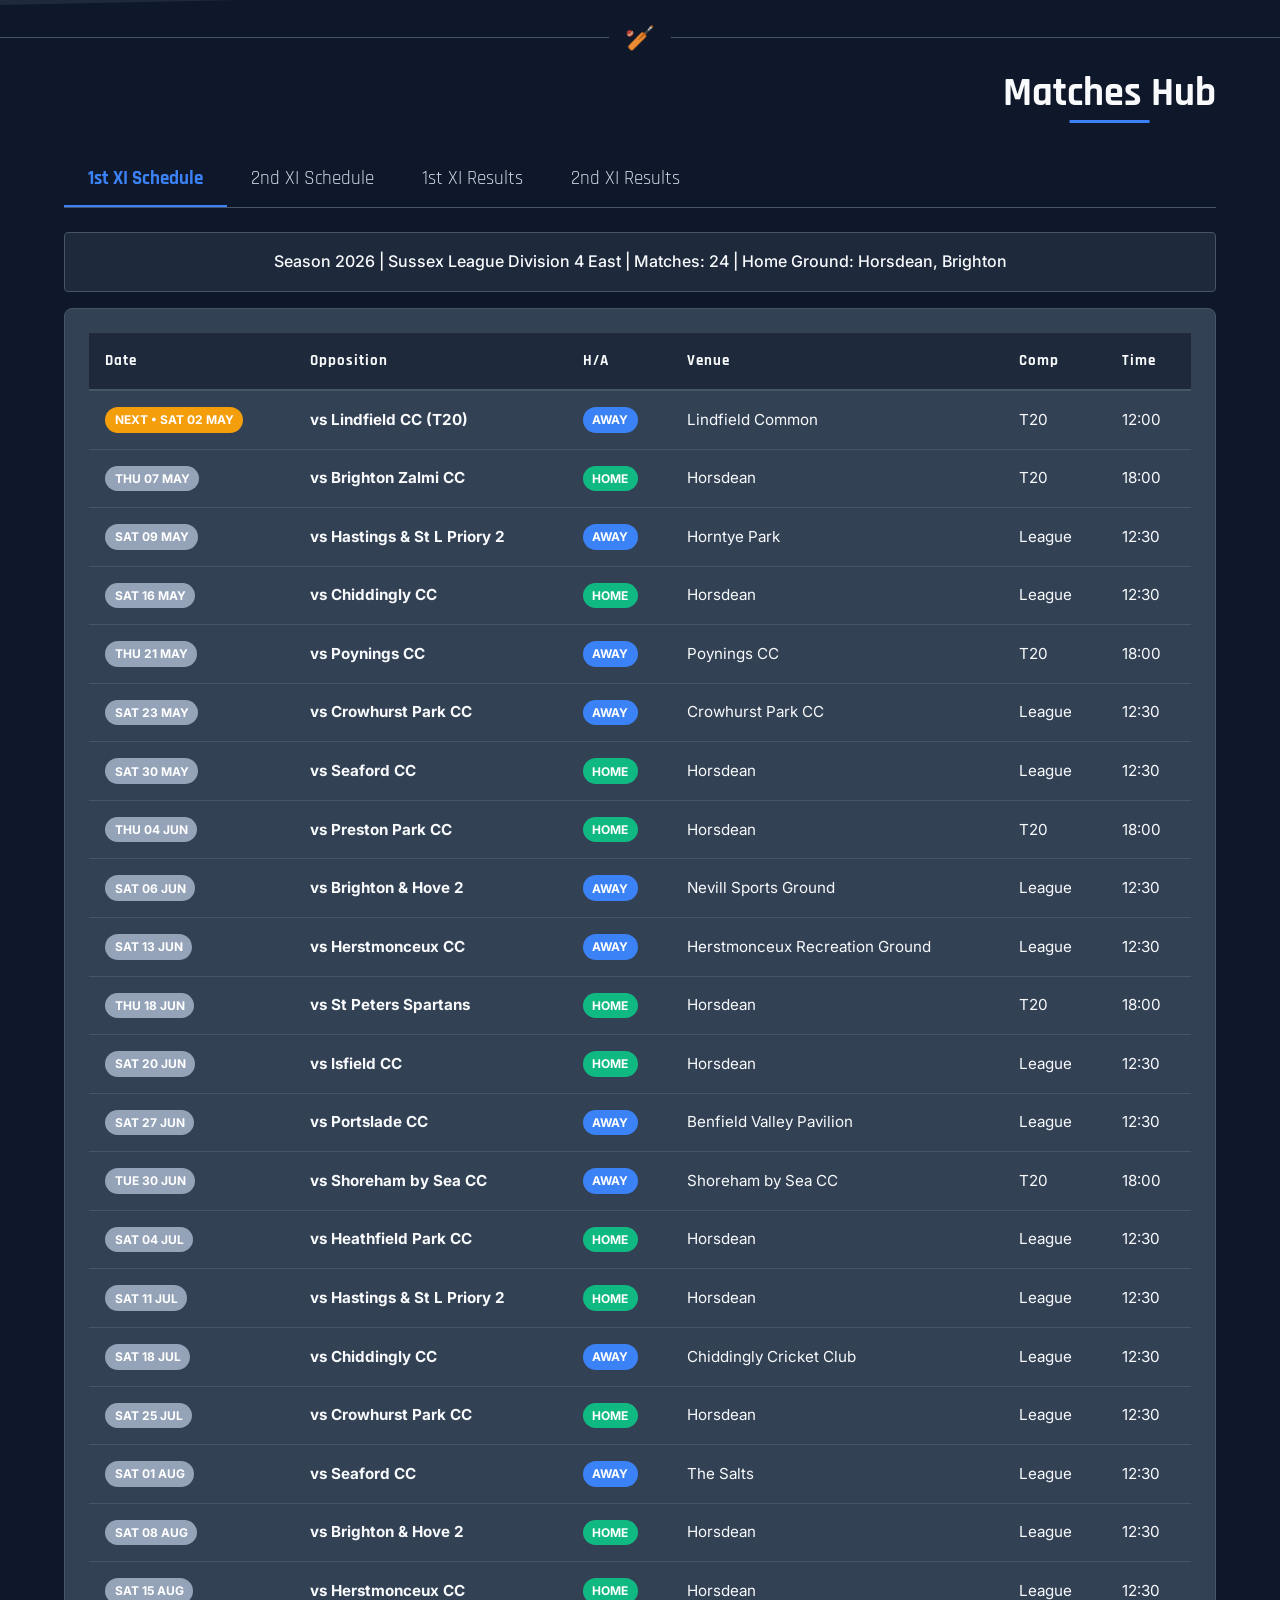
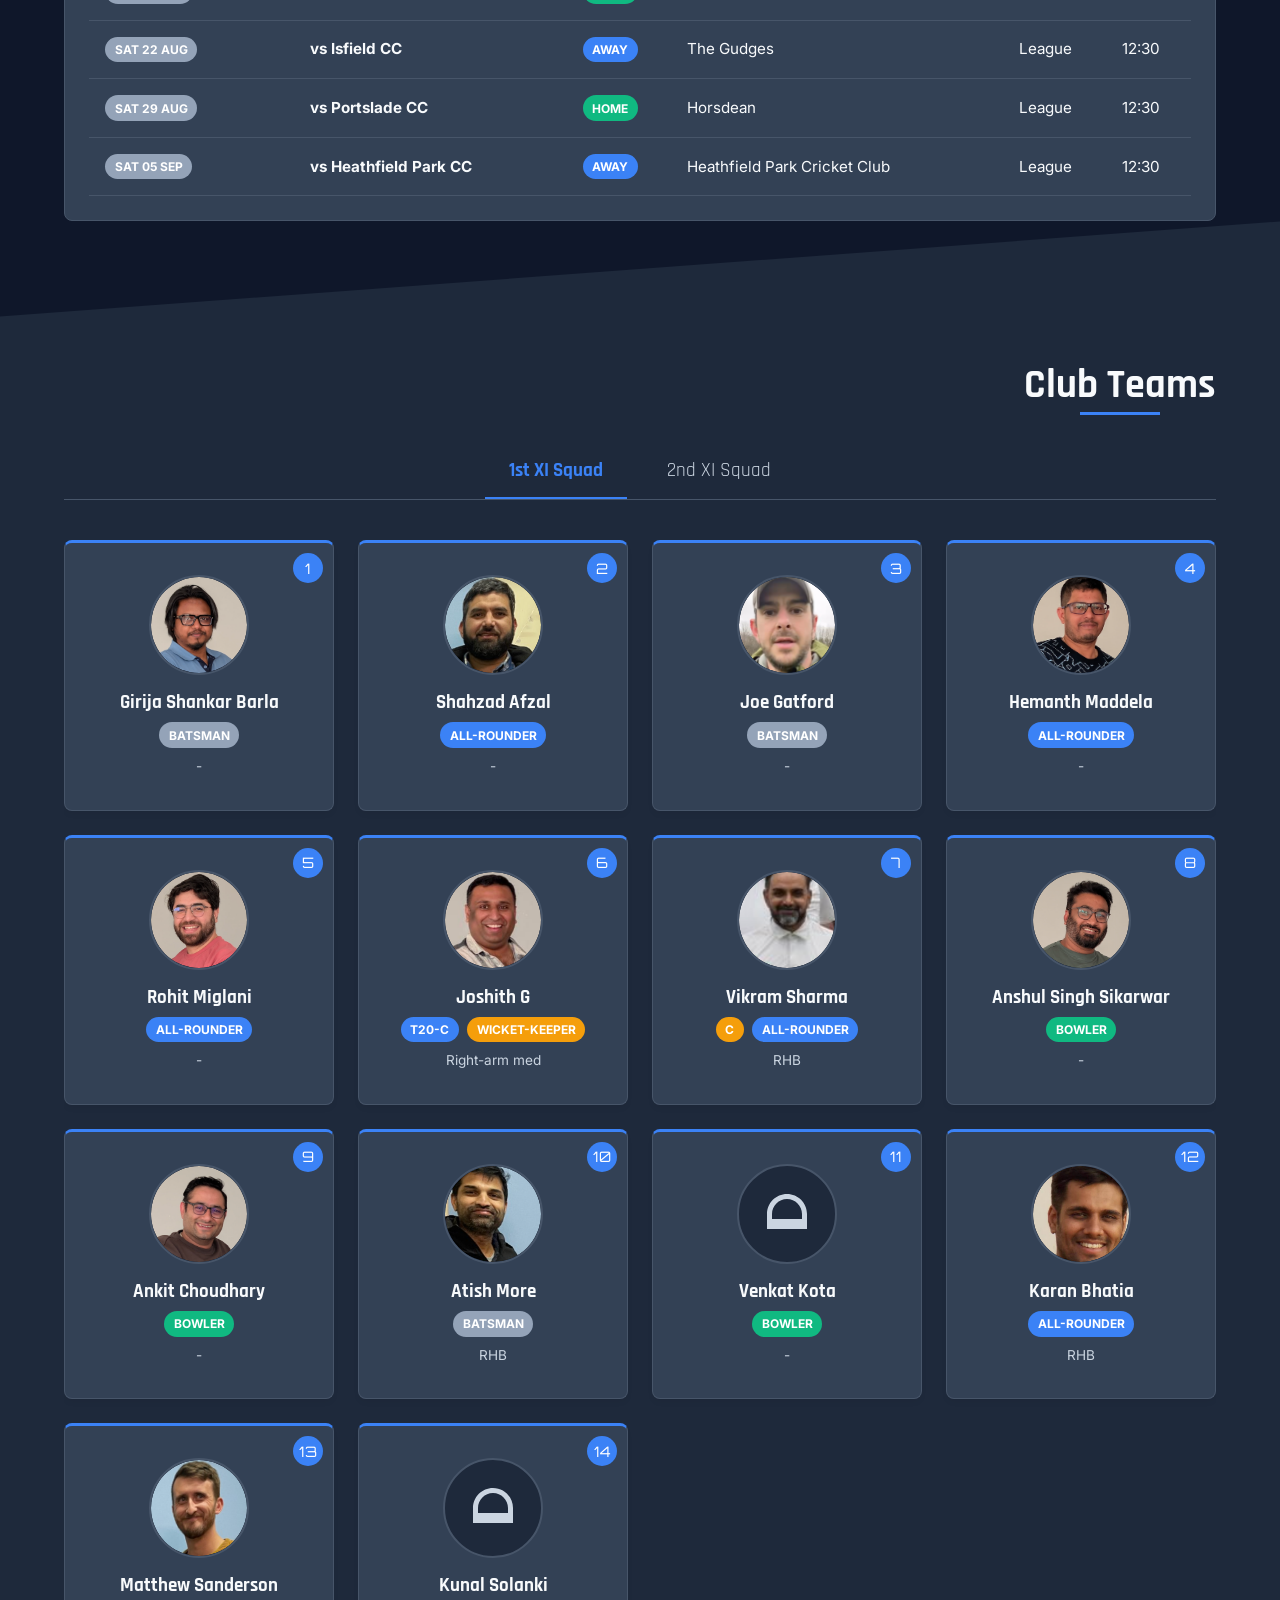
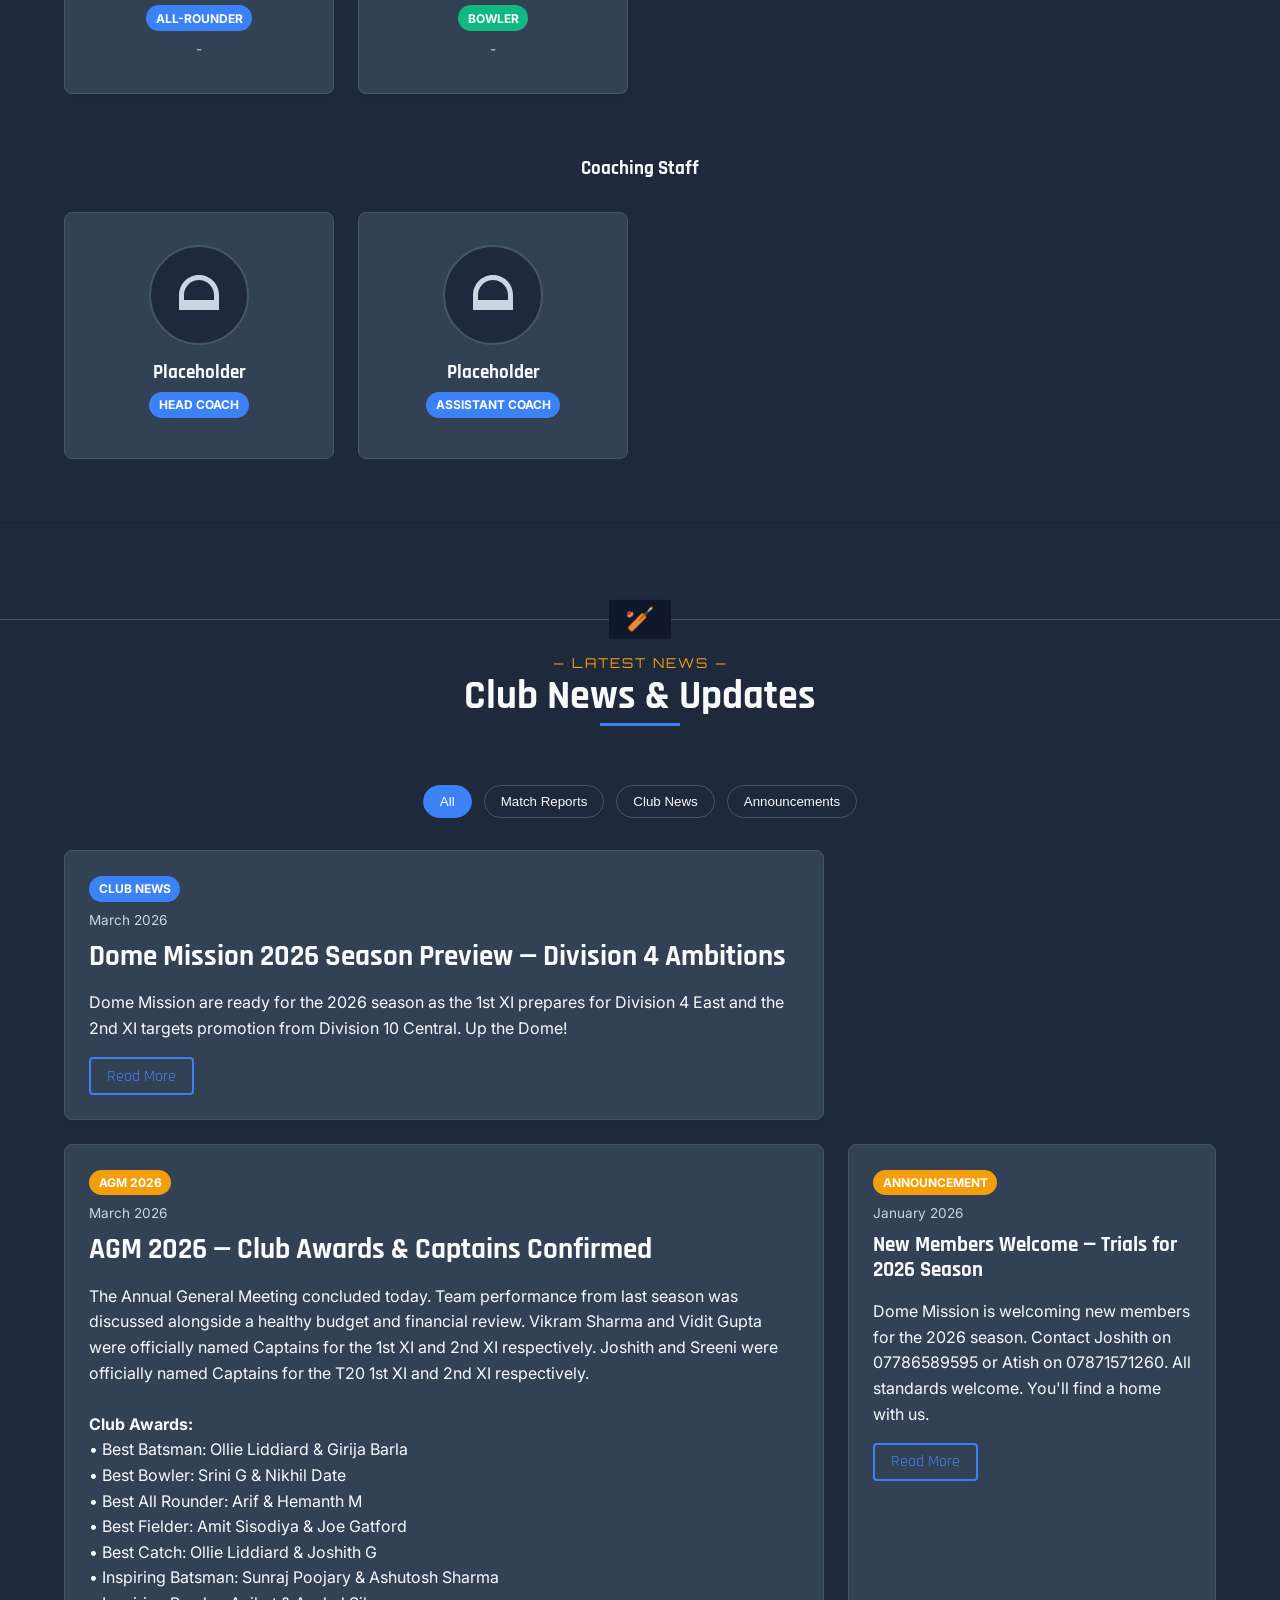
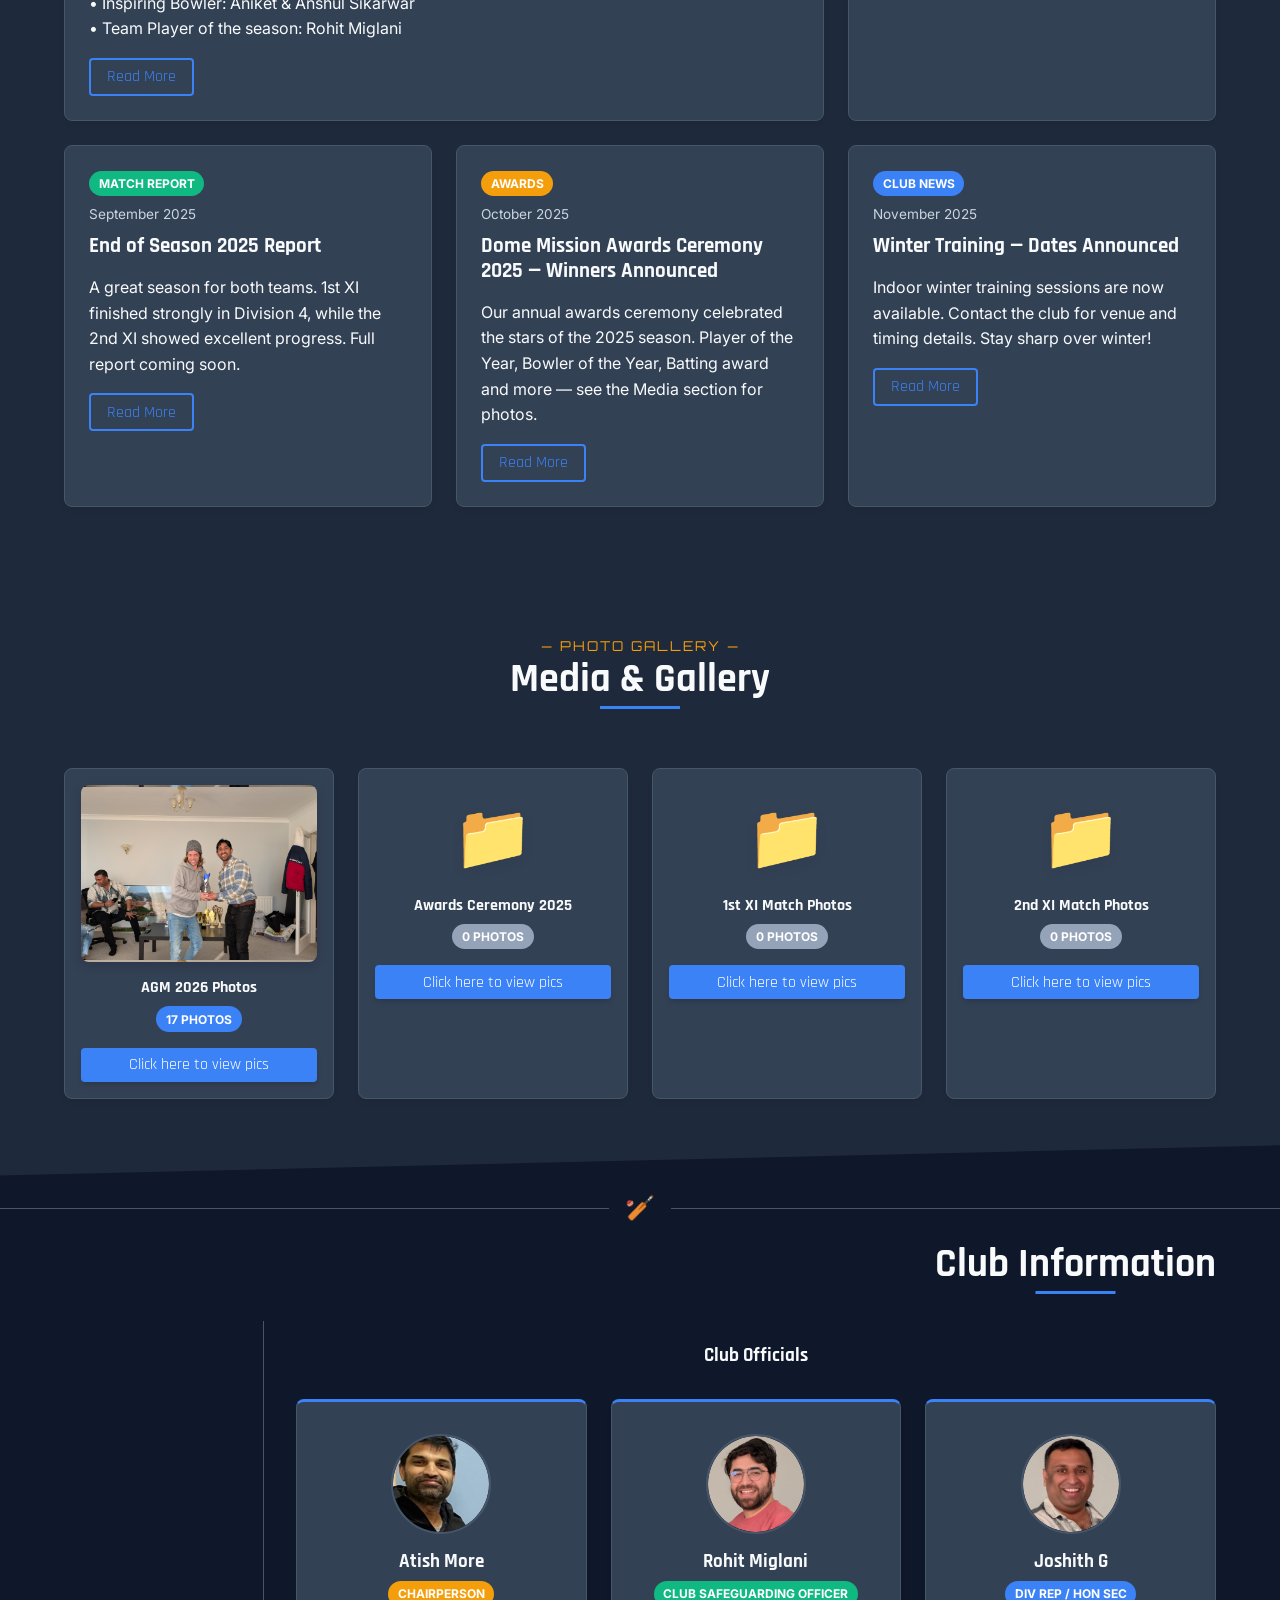
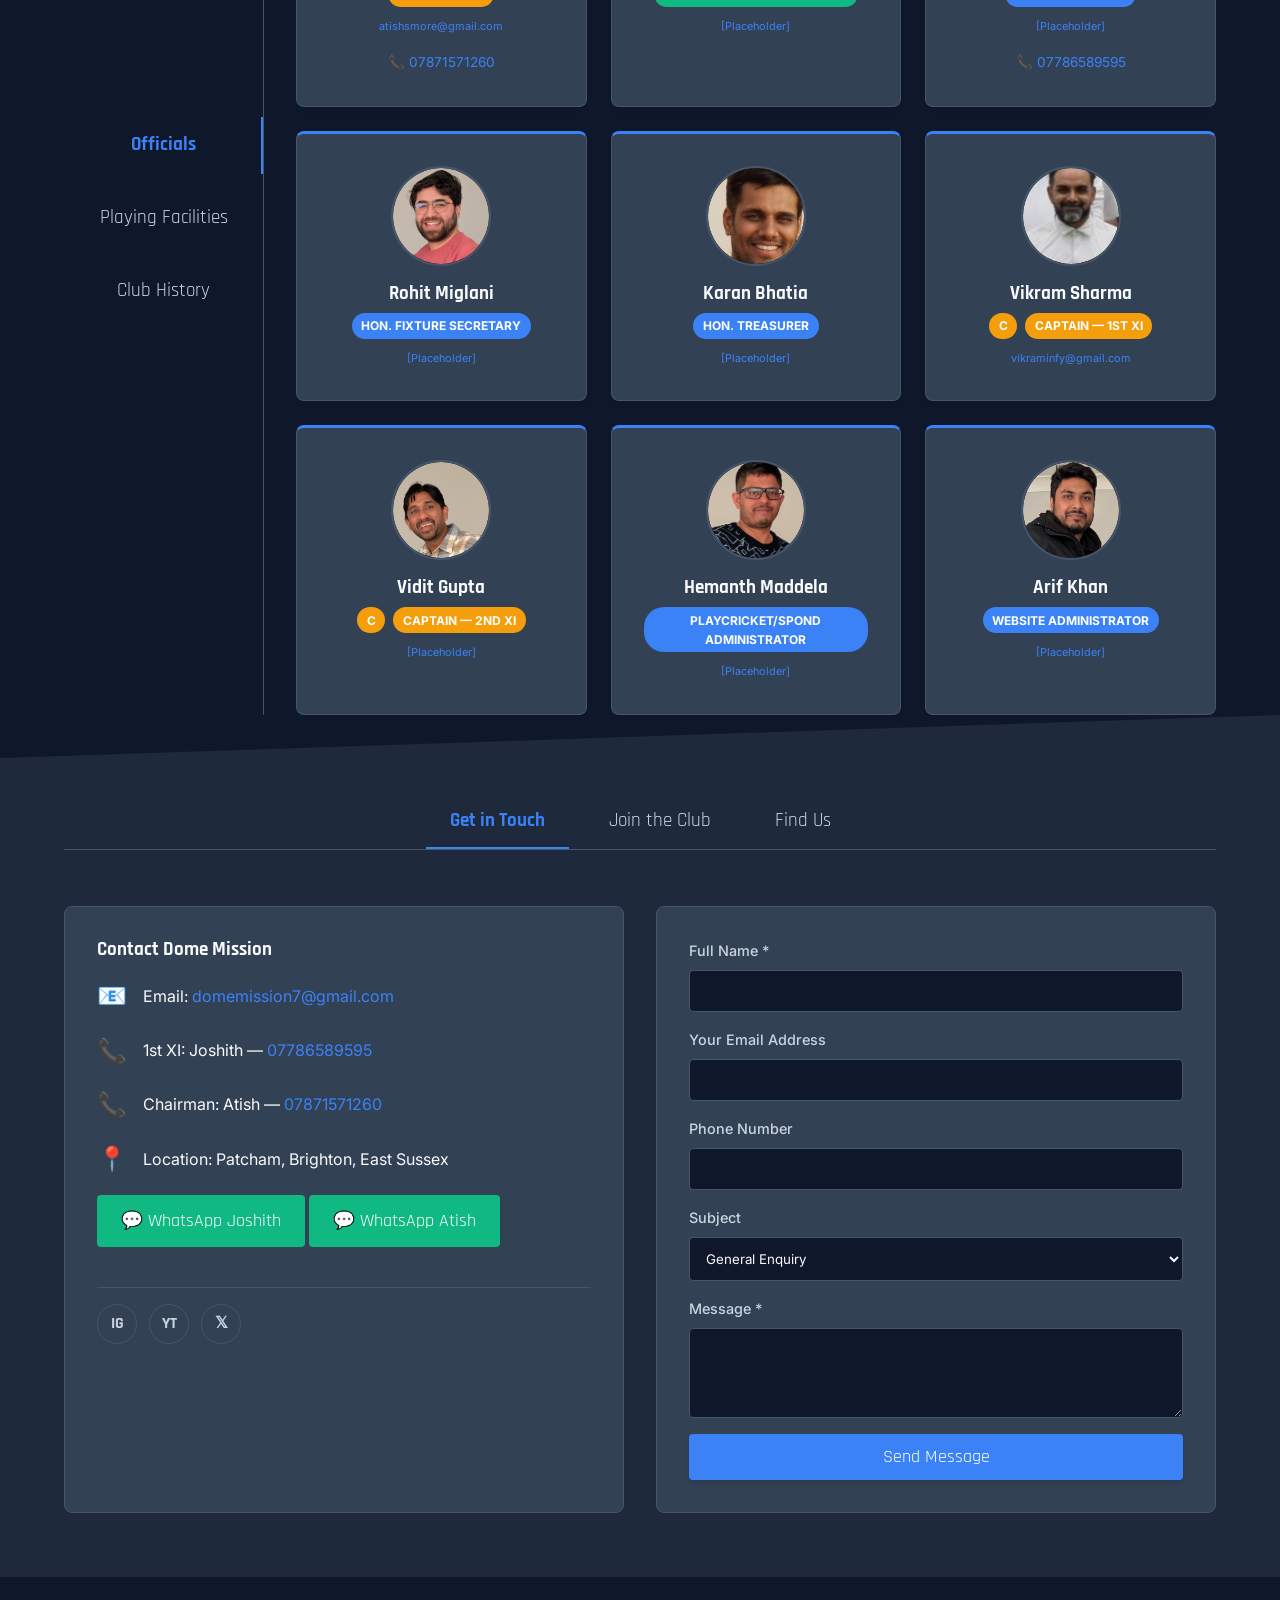
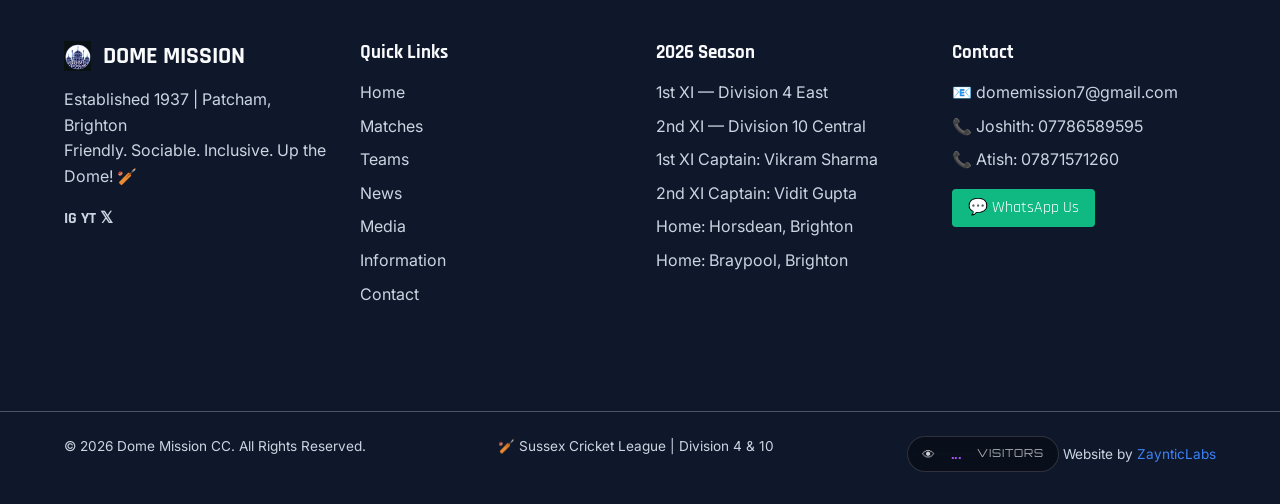
==== commit a3678b82: "Replace hits.dwyl counter with Firebase Realtime Database visitor counter - Remove old hits.dwyl.com" ====
--- a/index.html
+++ b/index.html
@@ -83,6 +83,55 @@
     <link href="https://fonts.googleapis.com/css2?family=Inter:wght@400;500&family=Orbitron:wght@700&family=Rajdhani:wght@700&display=swap" rel="stylesheet">
 
     <link rel="stylesheet" href="style.css">
+
+    <!-- Firebase Realtime Database — Visitor Counter -->
+    <script type="module">
+      import { initializeApp } from "https://www.gstatic.com/firebasejs/12.12.1/firebase-app.js";
+      import { getDatabase, ref, runTransaction, onValue } from "https://www.gstatic.com/firebasejs/12.12.1/firebase-database.js";
+
+      const firebaseConfig = {
+        apiKey: "AIzaSyBJ3BSPUwxjuSCNxSVM4yyxH1Zn7YNqY2w",
+        authDomain: "zayntic-visitor-counter.firebaseapp.com",
+        databaseURL: "https://zayntic-visitor-counter-default-rtdb.europe-west1.firebasedatabase.app",
+        projectId: "zayntic-visitor-counter",
+        storageBucket: "zayntic-visitor-counter.firebasestorage.app",
+        messagingSenderId: "842390090860",
+        appId: "1:842390090860:web:b4fb880dffa85cfeecd449",
+        measurementId: "G-TYTXGB0X5D"
+      };
+
+      const SITE_KEY = "bdm-cc";
+
+      const app  = initializeApp(firebaseConfig);
+      const db   = getDatabase(app);
+      const counterRef = ref(db, 'visitors/' + SITE_KEY);
+
+      // Increment once per session
+      const sessionKey = 'visited_' + SITE_KEY;
+      if (!sessionStorage.getItem(sessionKey)) {
+        sessionStorage.setItem(sessionKey, 'true');
+        runTransaction(counterRef, (current) => (current || 0) + 1);
+      }
+
+      // Real-time listener
+      onValue(counterRef, (snapshot) => {
+        const count = snapshot.val() || 0;
+        const el = document.getElementById('visitor-count-number');
+        if (el) animateCount(el, parseInt(el.textContent) || 0, count);
+      });
+
+      function animateCount(el, from, to) {
+        const duration = 1500;
+        const start = performance.now();
+        function step(now) {
+          const progress = Math.min((now - start) / duration, 1);
+          const ease = 1 - Math.pow(1 - progress, 3);
+          el.textContent = Math.floor(from + (to - from) * ease).toLocaleString();
+          if (progress < 1) requestAnimationFrame(step);
+        }
+        requestAnimationFrame(step);
+      }
+    </script>
 </head>
 <body>
     <!--
@@ -985,8 +1034,25 @@
             <div>© 2026 Dome Mission CC. All Rights Reserved.</div>
             <div class="text-center">🏏 Sussex Cricket League | Division 4 & 10</div>
             <div class="text-right">
-                <div class="visitor-counter mb-sm">
-                    <img src="https://hits.dwyl.com/zaynticlabs/BRIGHTON-DOME-MISSION-CC.svg" alt="Club Visits">
+                <!--
+                  VISITOR COUNTER — Firebase Realtime Database
+                  =============================================
+                  To use this counter on a different website:
+                  1. Copy this widget HTML to the other site
+                  2. Change SITE_KEY in the <script> to a unique name:
+                     "brighton-travellers" / "bdm-cc" /
+                     "adur-muslim-centre" / "hotspot-construction"
+                  3. Use the SAME firebaseConfig — one database,
+                     all websites tracked separately
+                  4. Each site's count stored at:
+                     visitors/[SITE_KEY] in Firebase
+                -->
+                <div id="visitor-counter-widget" class="mb-sm" aria-label="Visitor counter">
+                  <div id="visitor-counter-inner">
+                    <span id="visitor-counter-icon">👁</span>
+                    <span id="visitor-count-number">...</span>
+                    <span id="visitor-counter-label">visitors</span>
+                  </div>
                 </div>
                 Website by <a href="https://www.zaynticlabs.co.uk/" target="_blank" class="link">ZaynticLabs</a>
             </div>
--- a/style.css
+++ b/style.css
@@ -555,3 +555,56 @@
   .tab-panel { display: block !important; page-break-after: always; }
   .container { width: 100% !important; max-width: 100% !important; margin: 0 !important; padding: 0 !important; }
 }
+
+/* VISITOR COUNTER (Firebase) */
+#visitor-counter-widget {
+  display: inline-flex;
+  align-items: center;
+  justify-content: center;
+}
+
+#visitor-counter-inner {
+  display: inline-flex;
+  align-items: center;
+  gap: 6px;
+  background: rgba(0, 0, 0, 0.35);
+  border: 1px solid rgba(255, 255, 255, 0.15);
+  border-radius: 20px;
+  padding: 5px 14px;
+  font-family: 'Orbitron', monospace, sans-serif;
+  font-size: 13px;
+  color: #ffffff;
+  backdrop-filter: blur(8px);
+  letter-spacing: 0.5px;
+}
+
+#visitor-count-number {
+  font-weight: 700;
+  font-size: 15px;
+  color: var(--accent-purple, #a855f7);
+  min-width: 30px;
+  text-align: center;
+}
+
+#visitor-counter-icon {
+  font-size: 13px;
+  opacity: 0.8;
+}
+
+#visitor-counter-label {
+  font-size: 11px;
+  opacity: 0.65;
+  text-transform: uppercase;
+  letter-spacing: 1px;
+}
+
+/* Adapt to light mode */
+[data-theme="light"] #visitor-counter-inner {
+  background: rgba(124, 58, 237, 0.08);
+  border-color: rgba(124, 58, 237, 0.2);
+  color: var(--text-primary, #1e1b4b);
+}
+
+[data-theme="light"] #visitor-count-number {
+  color: var(--accent-purple, #7c3aed);
+}
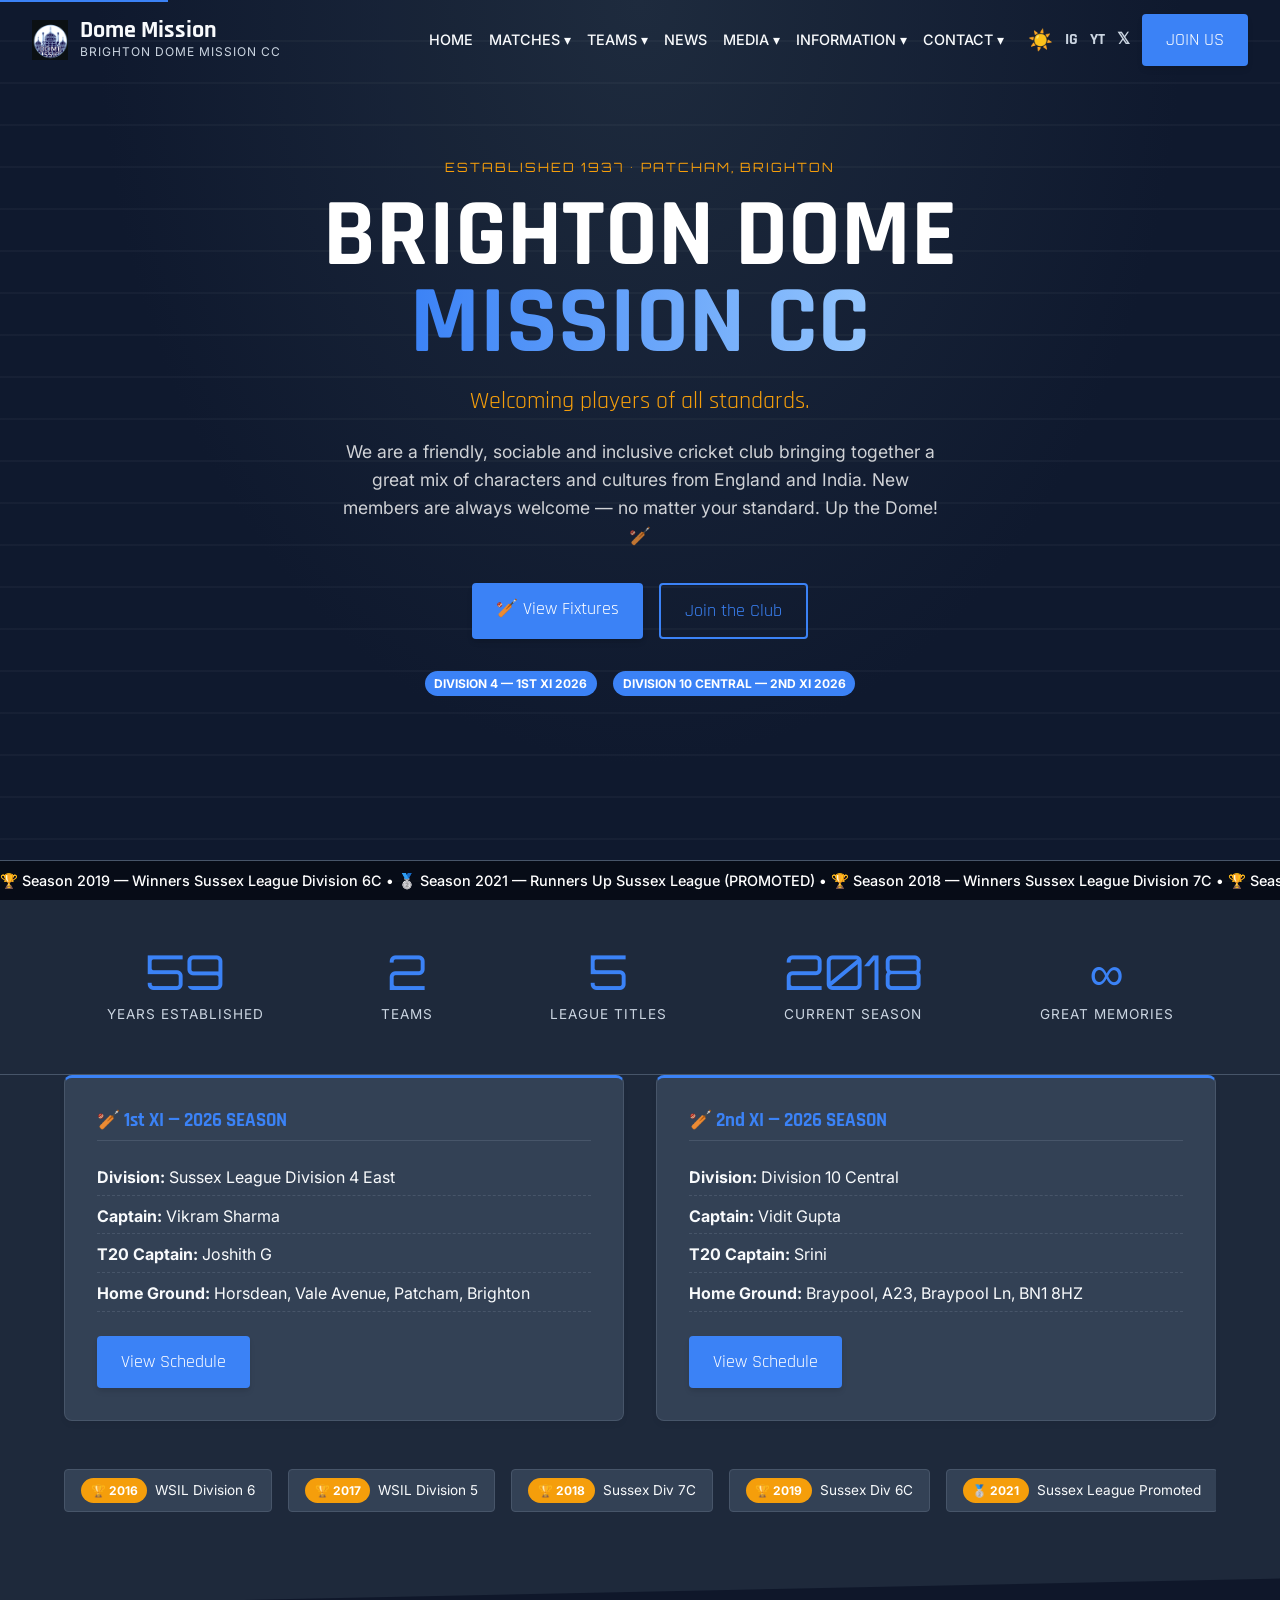
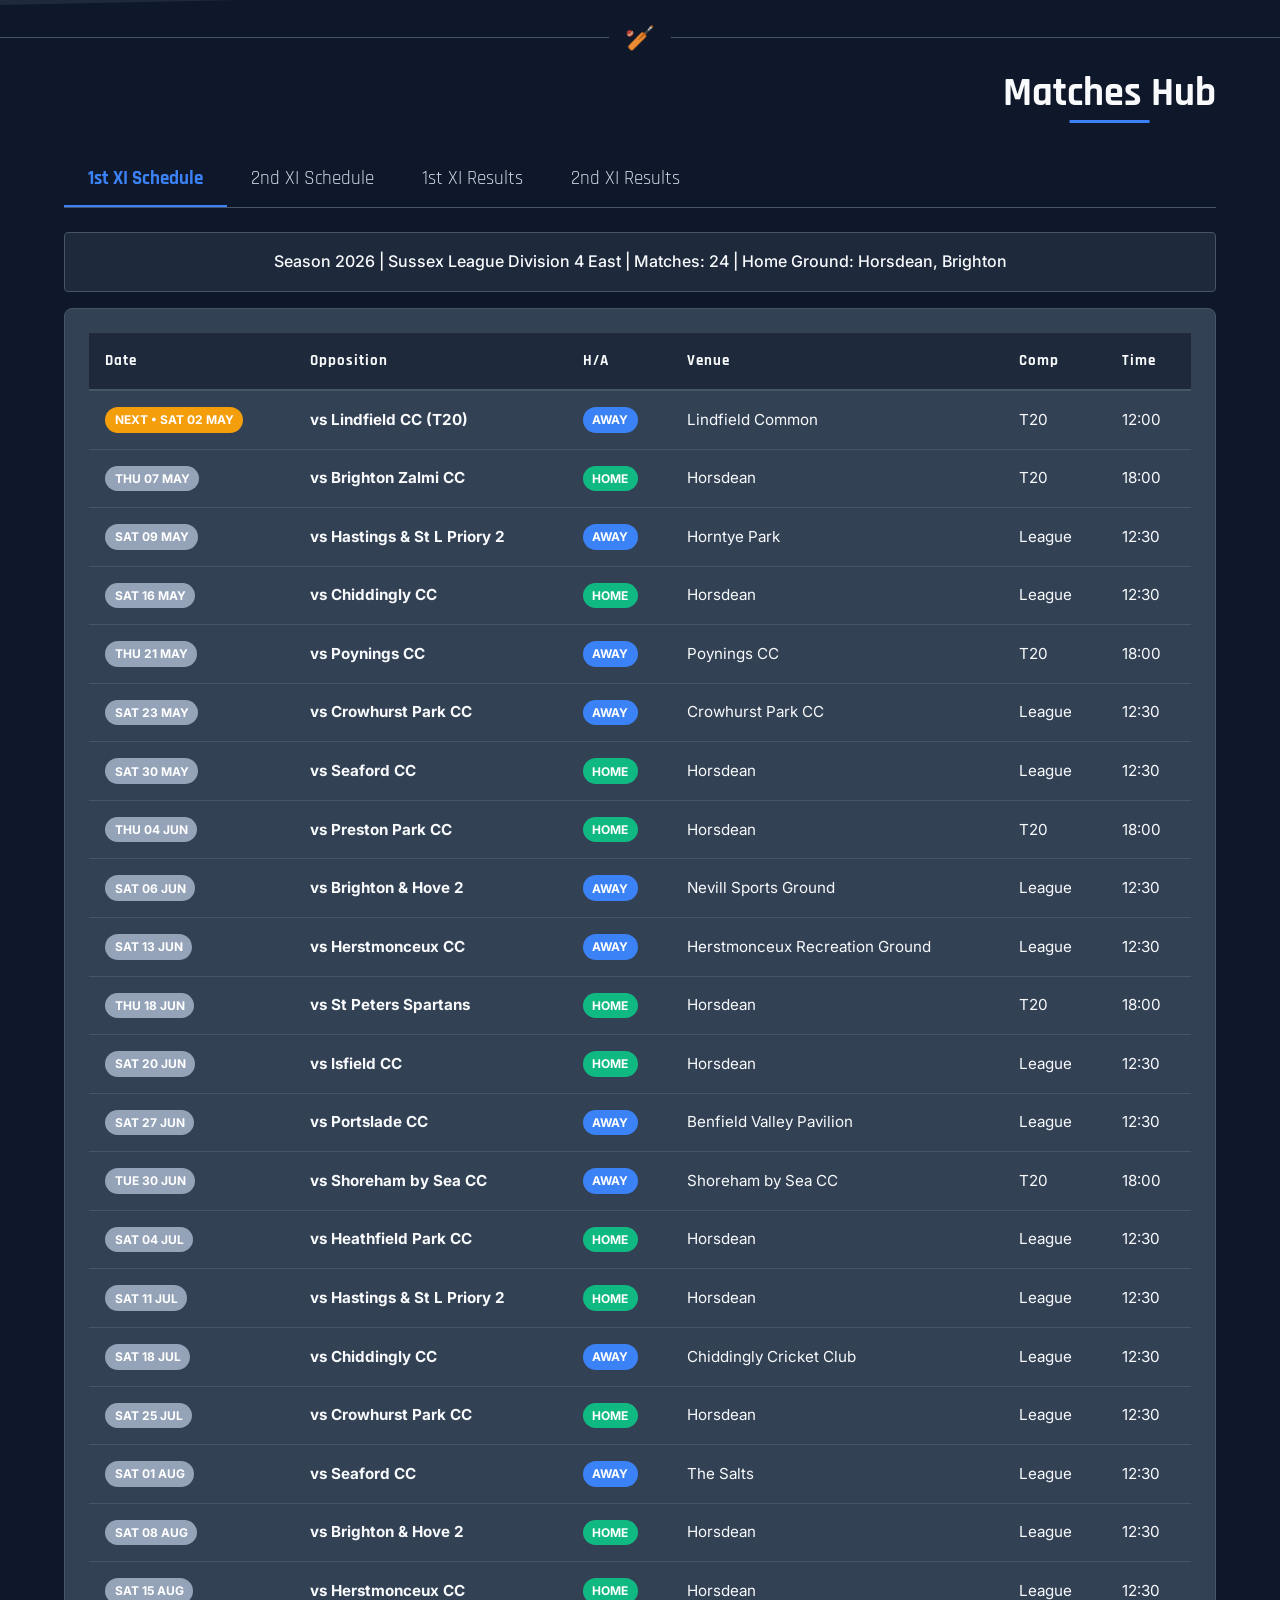
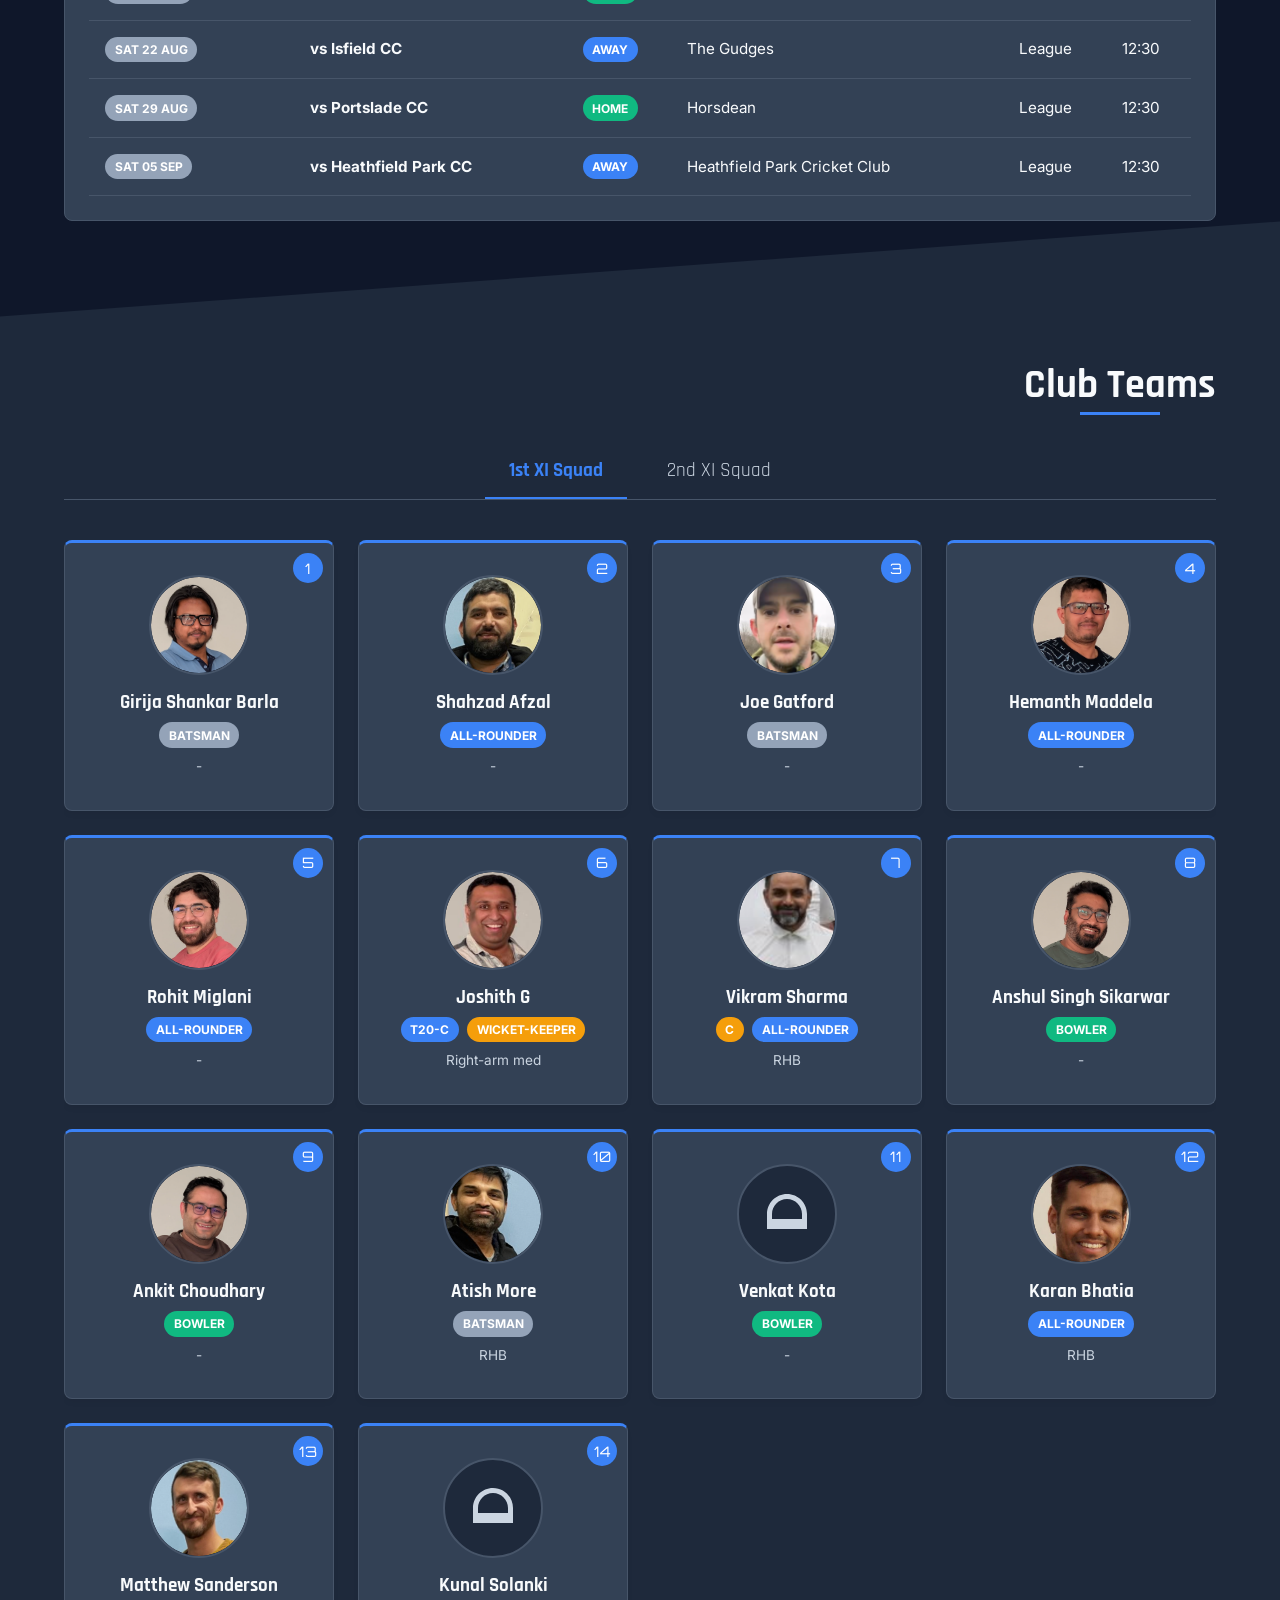
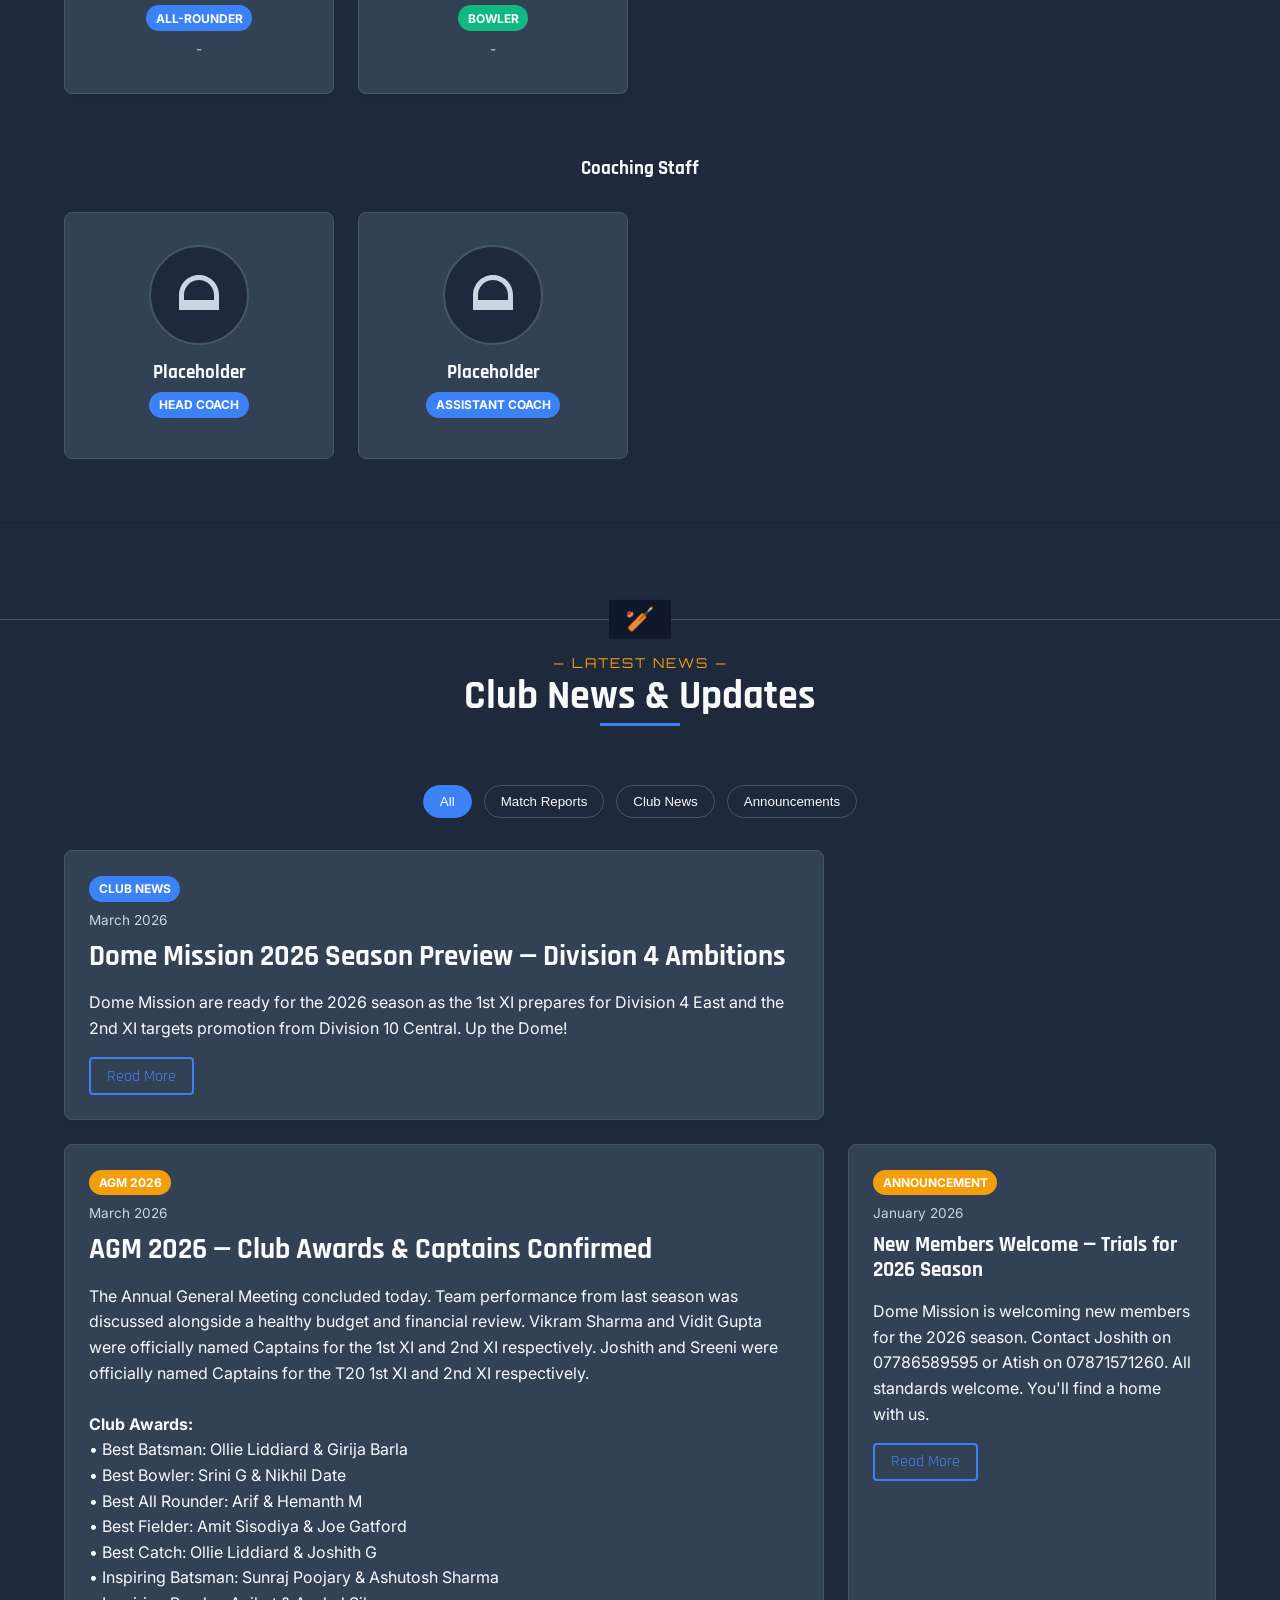
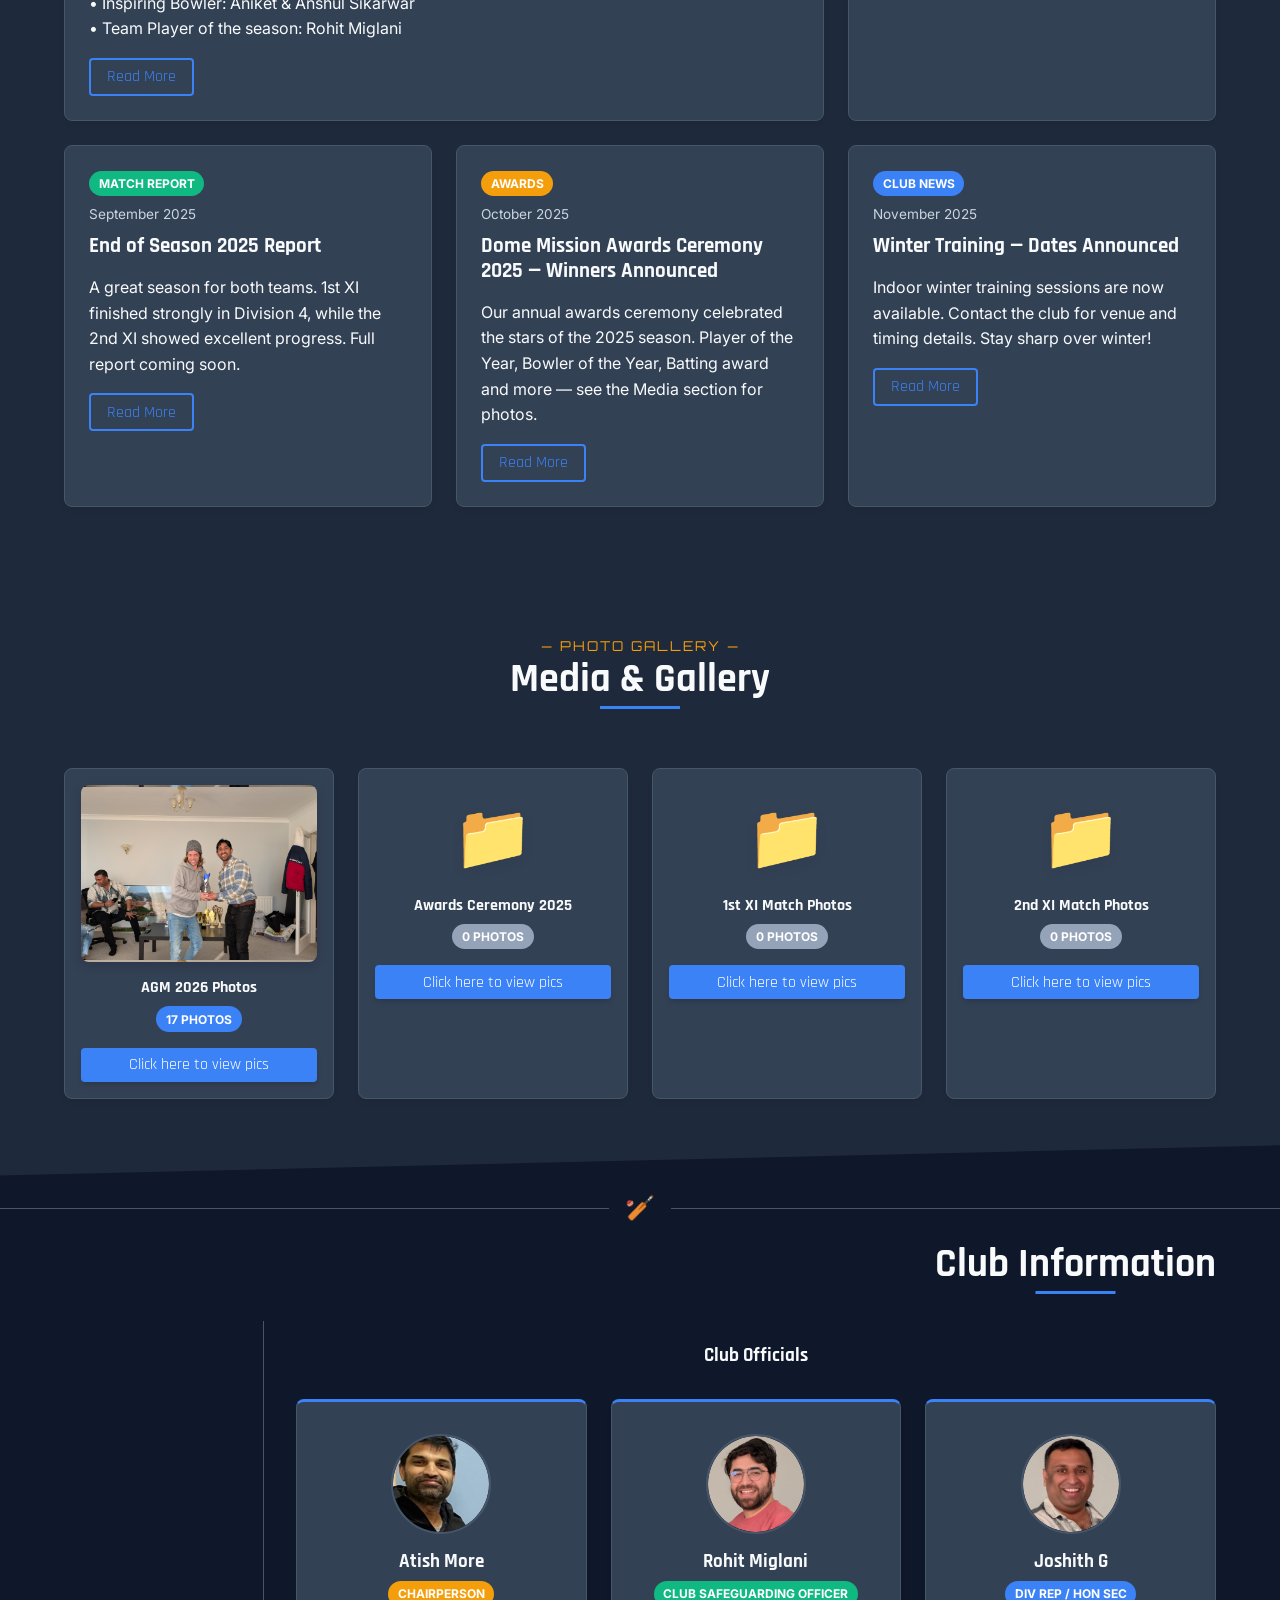
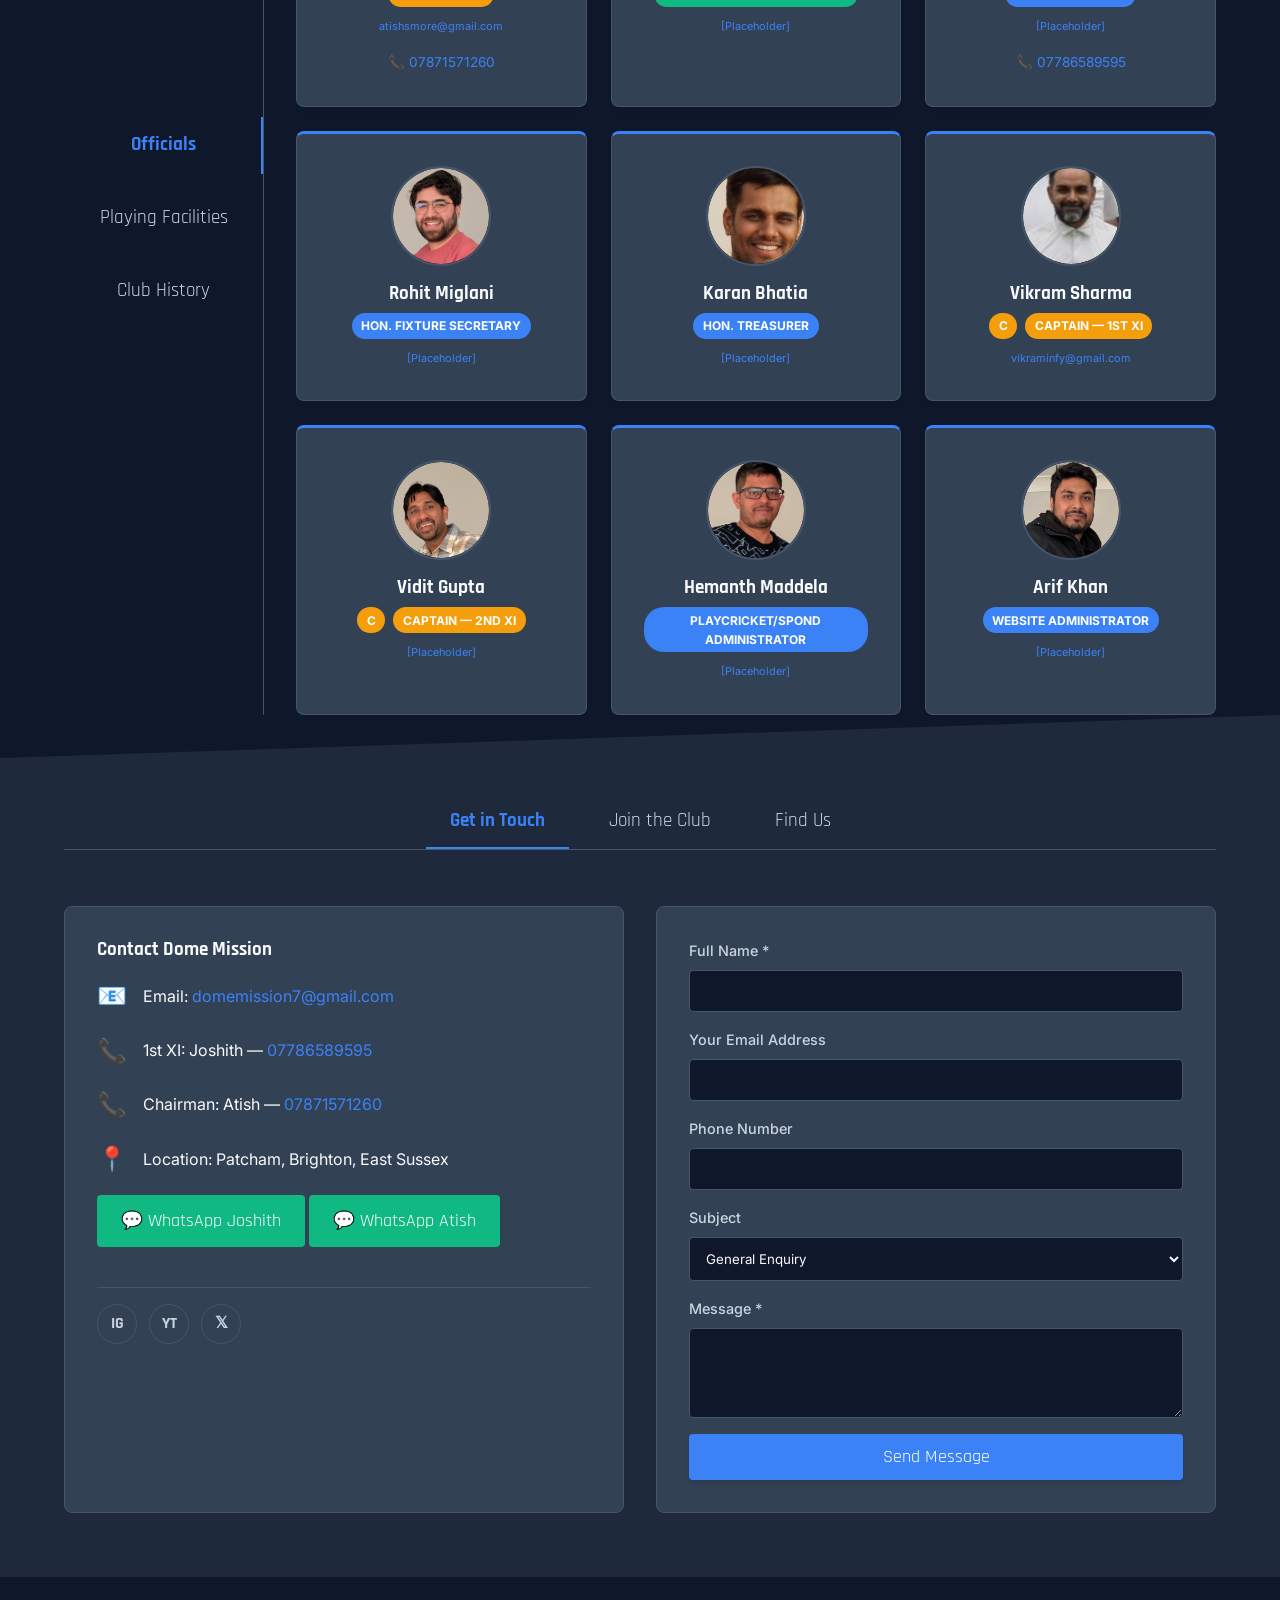
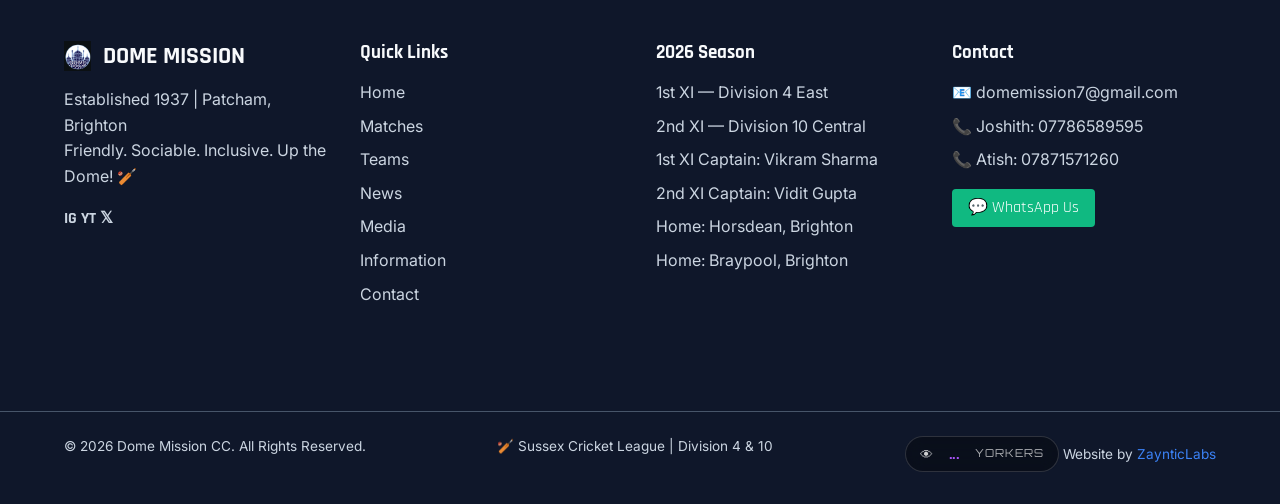
==== commit ba961da0: "Format HTML and rename counter label to yorkers" ====
--- a/index.html
+++ b/index.html
@@ -1,13 +1,14 @@
 <!DOCTYPE html>
 <html lang="en" data-theme="dark">
+
 <head>
     <!-- Google tag (gtag.js) -->
     <script async src="https://www.googletagmanager.com/gtag/js?id=G-JPY1JQEVN5"></script>
     <script>
-      window.dataLayer = window.dataLayer || [];
-      function gtag(){dataLayer.push(arguments);}
-      gtag('js', new Date());
-      gtag('config', 'G-JPY1JQEVN5');
+        window.dataLayer = window.dataLayer || [];
+        function gtag() { dataLayer.push(arguments); }
+        gtag('js', new Date());
+        gtag('config', 'G-JPY1JQEVN5');
     </script>
 
     <meta charset="UTF-8">
@@ -15,13 +16,16 @@
 
     <!-- ===== PRIMARY SEO ===== -->
     <title>Brighton Dome Mission CC | Cricket Club in Patcham, Brighton, Sussex</title>
-    <meta name="description" content="Brighton Dome Mission CC — a friendly, inclusive cricket club in Patcham, Brighton, established 1937. Join us in Sussex League Division 4 & Division 10 Central. New criclket players in Brighton always welcome!">
-    <meta name="keywords" content="Brighton cricket club, Dome Mission CC, cricket club Brighton, Patcham cricket, Sussex Cricket League, join cricket club Brighton, cricket Brighton East Sussex, amateur cricket club Brighton, cricket team Brighton UK">
+    <meta name="description"
+        content="Brighton Dome Mission CC — a friendly, inclusive cricket club in Patcham, Brighton, established 1937. Join us in Sussex League Division 4 & Division 10 Central. New criclket players in Brighton always welcome!">
+    <meta name="keywords"
+        content="Brighton cricket club, Dome Mission CC, cricket club Brighton, Patcham cricket, Sussex Cricket League, join cricket club Brighton, cricket Brighton East Sussex, amateur cricket club Brighton, cricket team Brighton UK">
     <link rel="canonical" href="https://www.brightondomemissioncc.co.uk/">
 
     <!-- ===== OPEN GRAPH (Facebook / WhatsApp) ===== -->
     <meta property="og:title" content="Brighton Dome Mission CC | Cricket Club in Brighton, Sussex">
-    <meta property="og:description" content="Friendly, sociable, inclusive cricket club in Brighton since 1937. Competing in Sussex League Division 4 & Division 10 Central in 2026. All standards welcome. Up the Dome! 🏏">
+    <meta property="og:description"
+        content="Friendly, sociable, inclusive cricket club in Brighton since 1937. Competing in Sussex League Division 4 & Division 10 Central in 2026. All standards welcome. Up the Dome! 🏏">
     <meta property="og:type" content="website">
     <meta property="og:url" content="https://www.brightondomemissioncc.co.uk/">
     <meta property="og:image" content="https://www.brightondomemissioncc.co.uk/images/dome/dome-mission-logo.png">
@@ -32,7 +36,8 @@
     <meta name="twitter:card" content="summary">
     <meta name="twitter:site" content="@DomeMission">
     <meta name="twitter:title" content="Brighton Dome Mission CC | Cricket Club in Brighton">
-    <meta name="twitter:description" content="Friendly, inclusive cricket club in Patcham, Brighton since 1937. All standards welcome. Up the Dome! 🏏">
+    <meta name="twitter:description"
+        content="Friendly, inclusive cricket club in Patcham, Brighton since 1937. All standards welcome. Up the Dome! 🏏">
     <meta name="twitter:image" content="https://www.brightondomemissioncc.co.uk/images/dome/dome-mission-logo.png">
 
     <!-- ===== STRUCTURED DATA: SportsOrganization + LocalBusiness ===== -->
@@ -80,59 +85,62 @@
     <!-- ===== GOOGLE FONTS ===== -->
     <link rel="preconnect" href="https://fonts.googleapis.com">
     <link rel="preconnect" href="https://fonts.gstatic.com" crossorigin>
-    <link href="https://fonts.googleapis.com/css2?family=Inter:wght@400;500&family=Orbitron:wght@700&family=Rajdhani:wght@700&display=swap" rel="stylesheet">
+    <link
+        href="https://fonts.googleapis.com/css2?family=Inter:wght@400;500&family=Orbitron:wght@700&family=Rajdhani:wght@700&display=swap"
+        rel="stylesheet">
 
     <link rel="stylesheet" href="style.css">
 
     <!-- Firebase Realtime Database — Visitor Counter -->
     <script type="module">
-      import { initializeApp } from "https://www.gstatic.com/firebasejs/12.12.1/firebase-app.js";
-      import { getDatabase, ref, runTransaction, onValue } from "https://www.gstatic.com/firebasejs/12.12.1/firebase-database.js";
-
-      const firebaseConfig = {
-        apiKey: "AIzaSyBJ3BSPUwxjuSCNxSVM4yyxH1Zn7YNqY2w",
-        authDomain: "zayntic-visitor-counter.firebaseapp.com",
-        databaseURL: "https://zayntic-visitor-counter-default-rtdb.europe-west1.firebasedatabase.app",
-        projectId: "zayntic-visitor-counter",
-        storageBucket: "zayntic-visitor-counter.firebasestorage.app",
-        messagingSenderId: "842390090860",
-        appId: "1:842390090860:web:b4fb880dffa85cfeecd449",
-        measurementId: "G-TYTXGB0X5D"
-      };
-
-      const SITE_KEY = "bdm-cc";
-
-      const app  = initializeApp(firebaseConfig);
-      const db   = getDatabase(app);
-      const counterRef = ref(db, 'visitors/' + SITE_KEY);
-
-      // Increment once per session
-      const sessionKey = 'visited_' + SITE_KEY;
-      if (!sessionStorage.getItem(sessionKey)) {
-        sessionStorage.setItem(sessionKey, 'true');
-        runTransaction(counterRef, (current) => (current || 0) + 1);
-      }
-
-      // Real-time listener
-      onValue(counterRef, (snapshot) => {
-        const count = snapshot.val() || 0;
-        const el = document.getElementById('visitor-count-number');
-        if (el) animateCount(el, parseInt(el.textContent) || 0, count);
-      });
-
-      function animateCount(el, from, to) {
-        const duration = 1500;
-        const start = performance.now();
-        function step(now) {
-          const progress = Math.min((now - start) / duration, 1);
-          const ease = 1 - Math.pow(1 - progress, 3);
-          el.textContent = Math.floor(from + (to - from) * ease).toLocaleString();
-          if (progress < 1) requestAnimationFrame(step);
+        import { initializeApp } from "https://www.gstatic.com/firebasejs/12.12.1/firebase-app.js";
+        import { getDatabase, ref, runTransaction, onValue } from "https://www.gstatic.com/firebasejs/12.12.1/firebase-database.js";
+
+        const firebaseConfig = {
+            apiKey: "AIzaSyBJ3BSPUwxjuSCNxSVM4yyxH1Zn7YNqY2w",
+            authDomain: "zayntic-visitor-counter.firebaseapp.com",
+            databaseURL: "https://zayntic-visitor-counter-default-rtdb.europe-west1.firebasedatabase.app",
+            projectId: "zayntic-visitor-counter",
+            storageBucket: "zayntic-visitor-counter.firebasestorage.app",
+            messagingSenderId: "842390090860",
+            appId: "1:842390090860:web:b4fb880dffa85cfeecd449",
+            measurementId: "G-TYTXGB0X5D"
+        };
+
+        const SITE_KEY = "bdm-cc";
+
+        const app = initializeApp(firebaseConfig);
+        const db = getDatabase(app);
+        const counterRef = ref(db, 'visitors/' + SITE_KEY);
+
+        // Increment once per session
+        const sessionKey = 'visited_' + SITE_KEY;
+        if (!sessionStorage.getItem(sessionKey)) {
+            sessionStorage.setItem(sessionKey, 'true');
+            runTransaction(counterRef, (current) => (current || 0) + 1);
         }
-        requestAnimationFrame(step);
-      }
+
+        // Real-time listener
+        onValue(counterRef, (snapshot) => {
+            const count = snapshot.val() || 0;
+            const el = document.getElementById('visitor-count-number');
+            if (el) animateCount(el, parseInt(el.textContent) || 0, count);
+        });
+
+        function animateCount(el, from, to) {
+            const duration = 1500;
+            const start = performance.now();
+            function step(now) {
+                const progress = Math.min((now - start) / duration, 1);
+                const ease = 1 - Math.pow(1 - progress, 3);
+                el.textContent = Math.floor(from + (to - from) * ease).toLocaleString();
+                if (progress < 1) requestAnimationFrame(step);
+            }
+            requestAnimationFrame(step);
+        }
     </script>
 </head>
+
 <body>
     <!--
       DOME MISSION — WEBSITE FOLDER STRUCTURE
@@ -161,7 +169,8 @@
     <nav class="navbar" role="navigation">
         <div class="nav-container">
             <a href="#" class="brand">
-                <img src="images/dome/dome-mission-logo.png" class="brand-logo" alt="Brighton Dome Mission CC cricket club logo">
+                <img src="images/dome/dome-mission-logo.png" class="brand-logo"
+                    alt="Brighton Dome Mission CC cricket club logo">
                 <div class="brand-text">
                     <span class="brand-title">Dome Mission</span>
                     <span class="brand-subtitle">Brighton Dome Mission CC</span>
@@ -193,8 +202,10 @@
                         <ul class="dropdown">
                             <li><a href="#media" class="media-link" data-folder="agm-2026">AGM Photos (2026)</a></li>
                             <li><a href="#media" class="media-link" data-folder="awards">Awards Ceremony</a></li>
-                            <li><a href="#media" class="media-link" data-folder="1st-photos">1st XI Match Photos</a></li>
-                            <li><a href="#media" class="media-link" data-folder="2nd-photos">2nd XI Match Photos</a></li>
+                            <li><a href="#media" class="media-link" data-folder="1st-photos">1st XI Match Photos</a>
+                            </li>
+                            <li><a href="#media" class="media-link" data-folder="2nd-photos">2nd XI Match Photos</a>
+                            </li>
                         </ul>
                     </li>
                     <li class="dropdown-parent">
@@ -219,10 +230,14 @@
                         <span class="moon-icon">🌙</span>
                         <span class="sun-icon">☀️</span>
                     </button>
-                    <a href="https://www.instagram.com/domemission/" target="_blank" class="social-icon" aria-label="Instagram">IG</a>
-                    <a href="https://www.youtube.com/channel/UC5LYfdQygbb3zKz_Ei4gT7A" target="_blank" class="social-icon" aria-label="YouTube">YT</a>
-                    <a href="https://x.com/DomeMission" target="_blank" class="social-icon" aria-label="X (Twitter)">𝕏</a>
-                    <a href="#contact" class="btn btn-primary btn-join" onclick="document.querySelector('#contact [data-target=\'join\']').click();">JOIN US</a>
+                    <a href="https://www.instagram.com/domemission/" target="_blank" class="social-icon"
+                        aria-label="Instagram">IG</a>
+                    <a href="https://www.youtube.com/channel/UC5LYfdQygbb3zKz_Ei4gT7A" target="_blank"
+                        class="social-icon" aria-label="YouTube">YT</a>
+                    <a href="https://x.com/DomeMission" target="_blank" class="social-icon"
+                        aria-label="X (Twitter)">𝕏</a>
+                    <a href="#contact" class="btn btn-primary btn-join"
+                        onclick="document.querySelector('#contact [data-target=\'join\']').click();">JOIN US</a>
                 </div>
 
                 <button class="hamburger" aria-label="Toggle menu">
@@ -233,7 +248,7 @@
             </div>
         </div>
     </nav>
-    
+
     <!-- Mobile Menu Overlay -->
     <div class="mobile-menu">
         <div class="mobile-menu-inner">
@@ -247,7 +262,8 @@
             <ul class="mobile-links"></ul>
             <div class="mobile-socials">
                 <a href="https://www.instagram.com/domemission/" target="_blank" class="social-icon">IG</a>
-                <a href="https://www.youtube.com/channel/UC5LYfdQygbb3zKz_Ei4gT7A" target="_blank" class="social-icon">YT</a>
+                <a href="https://www.youtube.com/channel/UC5LYfdQygbb3zKz_Ei4gT7A" target="_blank"
+                    class="social-icon">YT</a>
                 <a href="https://x.com/DomeMission" target="_blank" class="social-icon">𝕏</a>
             </div>
         </div>
@@ -264,38 +280,49 @@
                     <span class="line1">BRIGHTON DOME</span><br>
                     <span class="line2">MISSION CC</span>
                 </h1>
-                
+
                 <div class="tagline-rotator">
                     <p class="tagline active">Friendly. Sociable. Inclusive.</p>
                     <p class="tagline">Welcoming players of all standards.</p>
                     <p class="tagline">A great mix of characters and cultures.</p>
                 </div>
-                
+
                 <p class="hero-body">
-                    We are a friendly, sociable and inclusive cricket club bringing together a great mix of characters and cultures from England and India. New members are always welcome — no matter your standard. Up the Dome! 🏏
+                    We are a friendly, sociable and inclusive cricket club bringing together a great mix of characters
+                    and cultures from England and India. New members are always welcome — no matter your standard. Up
+                    the Dome! 🏏
                 </p>
-                
+
                 <div class="hero-buttons">
                     <a href="#matches" class="btn btn-primary">🏏 View Fixtures</a>
-                    <a href="#contact" class="btn btn-outline" onclick="setTimeout(() => document.querySelector('#contact [data-target=\'join\']').click(), 100);">Join the Club</a>
-                </div>
-                
+                    <a href="#contact" class="btn btn-outline"
+                        onclick="setTimeout(() => document.querySelector('#contact [data-target=\'join\']').click(), 100);">Join
+                        the Club</a>
+                </div>
+
                 <div class="season-badges">
                     <span class="badge badge-primary pulse">DIVISION 4 — 1ST XI 2026</span>
-                    <span class="badge badge-primary pulse" style="animation-delay: 1s;">DIVISION 10 CENTRAL — 2ND XI 2026</span>
-                </div>
-            </div>
-            
+                    <span class="badge badge-primary pulse" style="animation-delay: 1s;">DIVISION 10 CENTRAL — 2ND XI
+                        2026</span>
+                </div>
+            </div>
+
             <div class="floating-ball-container">
             </div>
-            
+
             <div class="ticker-wrap">
                 <div class="ticker">
                     <div class="ticker-content">
-                        🏆 Season 2019 — Winners Sussex League Division 6C  •  🥈 Season 2021 — Runners Up Sussex League (PROMOTED)  •  🏆 Season 2018 — Winners Sussex League Division 7C  •  🏆 Season 2017 — Winners West Sussex Invitation League Div 5  •  🏆 Season 2016 — Winners WSIL Division 6  •  🏏 1st XI Captain: Vikram Sharma  •  2nd XI Captain: Vidit Gupta  •  Up the Dome! 🏏
+                        🏆 Season 2019 — Winners Sussex League Division 6C • 🥈 Season 2021 — Runners Up Sussex League
+                        (PROMOTED) • 🏆 Season 2018 — Winners Sussex League Division 7C • 🏆 Season 2017 — Winners West
+                        Sussex Invitation League Div 5 • 🏆 Season 2016 — Winners WSIL Division 6 • 🏏 1st XI Captain:
+                        Vikram Sharma • 2nd XI Captain: Vidit Gupta • Up the Dome! 🏏
                     </div>
                     <div class="ticker-content">
-                        🏆 Season 2019 — Winners Sussex League Division 6C  •  🥈 Season 2021 — Runners Up Sussex League (PROMOTED)  •  🏆 Season 2018 — Winners Sussex League Division 7C  •  🏆 Season 2017 — Winners West Sussex Invitation League Div 5  •  🏆 Season 2016 — Winners WSIL Division 6  •  🏏 1st XI Captain: Vikram Sharma  •  2nd XI Captain: Vidit Gupta  •  Up the Dome! 🏏
+                        🏆 Season 2019 — Winners Sussex League Division 6C • 🥈 Season 2021 — Runners Up Sussex League
+                        (PROMOTED) • 🏆 Season 2018 — Winners Sussex League Division 7C • 🏆 Season 2017 — Winners West
+                        Sussex Invitation League Div 5 • 🏆 Season 2016 — Winners WSIL Division 6 • 🏏 1st XI Captain:
+                        Vikram Sharma • 2nd XI Captain: Vidit Gupta • Up the Dome! 🏏
                     </div>
                 </div>
             </div>
@@ -340,10 +367,11 @@
                                 <li><strong>T20 Captain:</strong> Joshith G</li>
                                 <li><strong>Home Ground:</strong> Horsdean, Vale Avenue, Patcham, Brighton</li>
                             </ul>
-                            <a href="#matches" class="btn btn-primary" onclick="switchMainTab('matches', '1st-schedule')">View Schedule</a>
-                        </div>
-                    </div>
-                    
+                            <a href="#matches" class="btn btn-primary"
+                                onclick="switchMainTab('matches', '1st-schedule')">View Schedule</a>
+                        </div>
+                    </div>
+
                     <div class="glass-card border-focus">
                         <div class="card-content">
                             <h3 class="card-title">🏏 2nd XI — 2026 SEASON</h3>
@@ -353,7 +381,8 @@
                                 <li><strong>T20 Captain:</strong> Srini</li>
                                 <li><strong>Home Ground:</strong> Braypool, A23, Braypool Ln, BN1 8HZ</li>
                             </ul>
-                            <a href="#matches" class="btn btn-primary" onclick="switchMainTab('matches', '2nd-schedule')">View Schedule</a>
+                            <a href="#matches" class="btn btn-primary"
+                                onclick="switchMainTab('matches', '2nd-schedule')">View Schedule</a>
                         </div>
                     </div>
                 </div>
@@ -364,7 +393,8 @@
                         <div class="timeline-item"><span class="badge badge-gold">🏆 2017</span> WSIL Division 5</div>
                         <div class="timeline-item"><span class="badge badge-gold">🏆 2018</span> Sussex Div 7C</div>
                         <div class="timeline-item"><span class="badge badge-gold">🏆 2019</span> Sussex Div 6C</div>
-                        <div class="timeline-item"><span class="badge badge-gold">🥈 2021</span> Sussex League Promoted</div>
+                        <div class="timeline-item"><span class="badge badge-gold">🥈 2021</span> Sussex League Promoted
+                        </div>
                         <div class="timeline-item"><span class="badge badge-gold">🥈 2021</span> Sussex Slam</div>
                     </div>
                 </div>
@@ -392,7 +422,8 @@
                         <!-- TAB 1: 1ST XI SCHEDULE -->
                         <div class="tab-panel active" id="1st-schedule" role="tabpanel">
                             <div class="season-summary-bar">
-                                Season 2026 | Sussex League Division 4 East | Matches: 24 | Home Ground: Horsdean, Brighton
+                                Season 2026 | Sussex League Division 4 East | Matches: 24 | Home Ground: Horsdean,
+                                Brighton
                             </div>
                             <div class="table-container wrapper-card">
                                 <table>
@@ -484,14 +515,19 @@
                             <h3 class="text-center mt-m">Coaching Staff</h3>
                             <div class="squad-grid coaches-grid justify-center mt-1">
                                 <div class="player-card glass-card">
-                                    <div class="player-avatar"><div class="helmet-silhouette"></div></div>
+                                    <div class="player-avatar">
+                                        <div class="helmet-silhouette"></div>
+                                    </div>
                                     <h4 class="player-name">Placeholder</h4>
                                     <div class="player-badges"><span class="badge badge-primary">Head Coach</span></div>
                                 </div>
                                 <div class="player-card glass-card">
-                                    <div class="player-avatar"><div class="helmet-silhouette"></div></div>
+                                    <div class="player-avatar">
+                                        <div class="helmet-silhouette"></div>
+                                    </div>
                                     <h4 class="player-name">Placeholder</h4>
-                                    <div class="player-badges"><span class="badge badge-primary">Assistant Coach</span></div>
+                                    <div class="player-badges"><span class="badge badge-primary">Assistant Coach</span>
+                                    </div>
                                 </div>
                             </div>
                         </div>
@@ -513,14 +549,14 @@
             <div class="container scroll-anim">
                 <div class="section-label text-center">— LATEST NEWS —</div>
                 <h2 class="section-title text-center">Club News & Updates</h2>
-                
+
                 <div class="filter-tabs mt-2 text-center" role="group" aria-label="News filters">
                     <button class="filter-btn active" data-filter="all">All</button>
                     <button class="filter-btn" data-filter="Match Report">Match Reports</button>
                     <button class="filter-btn" data-filter="Club News">Club News</button>
                     <button class="filter-btn" data-filter="Announcement">Announcements</button>
                 </div>
-                
+
                 <div class="masonry-grid mt-2" id="news-grid">
                     <!-- News cards populated by JS -->
                 </div>
@@ -540,21 +576,21 @@
                         <div class="folder-count badge badge-primary">17 Photos</div>
                         <button class="btn btn-primary btn-sm mt-1 block w-100">Click here to view pics</button>
                     </div>
-                    
+
                     <div class="folder-card glass-card" data-folder="awards">
                         <div class="folder-icon">📁</div>
                         <h4 class="folder-name">Awards Ceremony 2025</h4>
                         <div class="folder-count badge badge-grey">0 Photos</div>
                         <button class="btn btn-primary btn-sm mt-1 block w-100">Click here to view pics</button>
                     </div>
-                    
+
                     <div class="folder-card glass-card" data-folder="1st-photos">
                         <div class="folder-icon">📁</div>
                         <h4 class="folder-name">1st XI Match Photos</h4>
                         <div class="folder-count badge badge-grey">0 Photos</div>
                         <button class="btn btn-primary btn-sm mt-1 block w-100">Click here to view pics</button>
                     </div>
-                    
+
                     <div class="folder-card glass-card" data-folder="2nd-photos">
                         <div class="folder-icon">📁</div>
                         <h4 class="folder-name">2nd XI Match Photos</h4>
@@ -569,7 +605,7 @@
                         <h3 class="gallery-breadcrumb">Media > <span id="gallery-title">Gallery</span></h3>
                         <button class="icon-btn close-gallery">✖</button>
                     </div>
-                    
+
                     <div class="photo-grid mt-1" id="photo-grid">
                         <!-- Dynamic photos drop here -->
                     </div>
@@ -623,14 +659,18 @@
                                         Vale Avenue<br>Patcham<br>Brighton<br>Sussex
                                     </div>
                                     <div class="map-embed">
-                                        <iframe src="https://www.google.com/maps/embed?pb=!1m18!1m12!1m3!1d2519.863116812836!2d-0.1554593!3d50.8654823!2m3!1f0!2f0!3f0!3m2!1i1024!2i768!4f13.1!3m3!1m2!1s0x487585099f783307%3A0xe675ca828e1c6b65!2sHorsdean%20Recreational%20Ground!5e0!3m2!1sen!2suk!4v1711666456789!5m2!1sen!2suk" loading="lazy"></iframe>
+                                        <iframe
+                                            src="https://www.google.com/maps/embed?pb=!1m18!1m12!1m3!1d2519.863116812836!2d-0.1554593!3d50.8654823!2m3!1f0!2f0!3f0!3m2!1i1024!2i768!4f13.1!3m3!1m2!1s0x487585099f783307%3A0xe675ca828e1c6b65!2sHorsdean%20Recreational%20Ground!5e0!3m2!1sen!2suk!4v1711666456789!5m2!1sen!2suk"
+                                            loading="lazy"></iframe>
                                     </div>
                                     <div class="directions-box mt-1">
-                                        "Take the A23 turn off into Brighton from A27 bypass. Before reaching A23, take the left turn signposted Vale Avenue. Ground is half a mile along on the left."
-                                    </div>
-                                    <a href="https://maps.google.com/?q=Horsdean+Cricket+Ground+Vale+Avenue+Patcham+Brighton" target="_blank" class="btn btn-outline mt-1 block w-100">📍 Get Directions</a>
-                                </div>
-                                
+                                        "Take the A23 turn off into Brighton from A27 bypass. Before reaching A23, take
+                                        the left turn signposted Vale Avenue. Ground is half a mile along on the left."
+                                    </div>
+                                    <a href="https://maps.google.com/?q=Horsdean+Cricket+Ground+Vale+Avenue+Patcham+Brighton"
+                                        target="_blank" class="btn btn-outline mt-1 block w-100">📍 Get Directions</a>
+                                </div>
+
                                 <div class="glass-card map-card border-focus">
                                     <span class="badge badge-primary mb-1 d-ib">2ND XI HOME GROUND</span>
                                     <h3 class="orbitron map-h3">BRAYPOOL</h3>
@@ -638,9 +678,12 @@
                                         A23<br>Braypool Lane<br>Brighton<br>BN1 8HZ<br>Sussex
                                     </div>
                                     <div class="map-embed">
-                                        <iframe src="https://www.google.com/maps/embed?pb=!1m18!1m12!1m3!1d2519.863116812836!2d-0.160032!3d50.869811!2m3!1f0!2f0!3f0!3m2!1i1024!2i768!4f13.1!3m3!1m2!1s0x487585149372338b%3A0x6b772c7a72d1f9cc!2sBraypool%20Sports%20Ground!5e0!3m2!1sen!2suk!4v1711666456789!5m2!1sen!2suk" loading="lazy"></iframe>
-                                    </div>
-                                    <a href="https://maps.google.com/?q=Braypool+Cricket+Ground+Braypool+Lane+Brighton+BN1+8HZ" target="_blank" class="btn btn-outline mt-1 block w-100">📍 Get Directions</a>
+                                        <iframe
+                                            src="https://www.google.com/maps/embed?pb=!1m18!1m12!1m3!1d2519.863116812836!2d-0.160032!3d50.869811!2m3!1f0!2f0!3f0!3m2!1i1024!2i768!4f13.1!3m3!1m2!1s0x487585149372338b%3A0x6b772c7a72d1f9cc!2sBraypool%20Sports%20Ground!5e0!3m2!1sen!2suk!4v1711666456789!5m2!1sen!2suk"
+                                            loading="lazy"></iframe>
+                                    </div>
+                                    <a href="https://maps.google.com/?q=Braypool+Cricket+Ground+Braypool+Lane+Brighton+BN1+8HZ"
+                                        target="_blank" class="btn btn-outline mt-1 block w-100">📍 Get Directions</a>
                                 </div>
                             </div>
                         </div>
@@ -651,49 +694,59 @@
                                 <div class="tl-item left">
                                     <div class="tl-content glass-card">
                                         <h3>1937 — Dome Mission Founded</h3>
-                                        <p>Established in 1937, Dome Mission began its journey as a club committed to bringing people together through cricket in the Brighton area.</p>
+                                        <p>Established in 1937, Dome Mission began its journey as a club committed to
+                                            bringing people together through cricket in the Brighton area.</p>
                                     </div>
                                 </div>
                                 <div class="tl-item right">
                                     <div class="tl-content glass-card">
                                         <h3>1990s-2000s — Decades of Community Cricket</h3>
-                                        <p>Through the decades, Dome Mission built a reputation as one of Brighton's most welcoming and inclusive cricket clubs, attracting players from across England and India.</p>
+                                        <p>Through the decades, Dome Mission built a reputation as one of Brighton's
+                                            most welcoming and inclusive cricket clubs, attracting players from across
+                                            England and India.</p>
                                     </div>
                                 </div>
                                 <div class="tl-item left">
                                     <div class="tl-content glass-card">
                                         <h3 class="txt-gold">2016 — 🏆 WSIL Division 6 Champions</h3>
-                                        <p>Brighton Dome Mission win the West Sussex Invitation League Division 6 title — the club's first major honour in the modern era.</p>
+                                        <p>Brighton Dome Mission win the West Sussex Invitation League Division 6 title
+                                            — the club's first major honour in the modern era.</p>
                                     </div>
                                 </div>
                                 <div class="tl-item right">
                                     <div class="tl-content glass-card">
                                         <h3 class="txt-gold">2017 — 🏆 WSIL Division 5 Champions — Back to Back!</h3>
-                                        <p>Successive league title wins cement Dome Mission's reputation as one of the most competitive clubs in West Sussex.</p>
+                                        <p>Successive league title wins cement Dome Mission's reputation as one of the
+                                            most competitive clubs in West Sussex.</p>
                                     </div>
                                 </div>
                                 <div class="tl-item left">
                                     <div class="tl-content glass-card">
                                         <h3 class="txt-gold">2018 — 🏆 Sussex League Division 7C Winners</h3>
-                                        <p>The club transitions to the Sussex Cricket League and immediately makes its mark — Division 7C Champions.</p>
+                                        <p>The club transitions to the Sussex Cricket League and immediately makes its
+                                            mark — Division 7C Champions.</p>
                                     </div>
                                 </div>
                                 <div class="tl-item right">
                                     <div class="tl-content glass-card">
                                         <h3 class="txt-gold">2019 — 🏆 Sussex League Division 6C Winners</h3>
-                                        <p>Another league title — three in four years. Dome Mission's golden era of cricket continues.</p>
+                                        <p>Another league title — three in four years. Dome Mission's golden era of
+                                            cricket continues.</p>
                                     </div>
                                 </div>
                                 <div class="tl-item left">
                                     <div class="tl-content glass-card">
                                         <h3 class="txt-green">2021 — 🥈 Runners Up — PROMOTED</h3>
-                                        <p>Despite finishing runners-up, Dome Mission earn promotion to a higher division. Also runners-up in the Sussex Slam T20 competition and semi-finalists in the Trophy.</p>
+                                        <p>Despite finishing runners-up, Dome Mission earn promotion to a higher
+                                            division. Also runners-up in the Sussex Slam T20 competition and
+                                            semi-finalists in the Trophy.</p>
                                     </div>
                                 </div>
                                 <div class="tl-item right">
                                     <div class="tl-content glass-card border-focus">
                                         <h3 class="txt-primary">2026 — 1st XI in Division 4 — Higher Than Ever</h3>
-                                        <p>Dome Mission's 1st XI compete in Division 4 East — the highest level in the club's history. Up the Dome! 🏏</p>
+                                        <p>Dome Mission's 1st XI compete in Division 4 East — the highest level in the
+                                            club's history. Up the Dome! 🏏</p>
                                     </div>
                                 </div>
                             </div>
@@ -721,41 +774,51 @@
                                 <!-- LEFT COL -->
                                 <div class="contact-info glass-card">
                                     <h3 class="mb-1">Contact Dome Mission</h3>
-                                    
+
                                     <div class="info-row">
                                         <span class="icon">📧</span>
-                                        <div><span class="label">Email:</span> <a href="mailto:domemission7@gmail.com" class="link">domemission7@gmail.com</a></div>
+                                        <div><span class="label">Email:</span> <a href="mailto:domemission7@gmail.com"
+                                                class="link">domemission7@gmail.com</a></div>
                                     </div>
                                     <div class="info-row">
                                         <span class="icon">📞</span>
-                                        <div><span class="label">1st XI:</span> Joshith — <a href="tel:07786589595" class="link">07786589595</a></div>
+                                        <div><span class="label">1st XI:</span> Joshith — <a href="tel:07786589595"
+                                                class="link">07786589595</a></div>
                                     </div>
                                     <div class="info-row">
                                         <span class="icon">📞</span>
-                                        <div><span class="label">Chairman:</span> Atish — <a href="tel:07871571260" class="link">07871571260</a></div>
+                                        <div><span class="label">Chairman:</span> Atish — <a href="tel:07871571260"
+                                                class="link">07871571260</a></div>
                                     </div>
                                     <div class="info-row mb-1">
                                         <span class="icon">📍</span>
                                         <div><span class="label">Location:</span> Patcham, Brighton, East Sussex</div>
                                     </div>
-                                    
+
                                     <div class="wa-buttons mb-2">
-                                        <a href="https://wa.me/447786589595" target="_blank" class="btn btn-green block mb-sm">💬 WhatsApp Joshith</a>
-                                        <a href="https://wa.me/447871571260" target="_blank" class="btn btn-green block">💬 WhatsApp Atish</a>
+                                        <a href="https://wa.me/447786589595" target="_blank"
+                                            class="btn btn-green block mb-sm">💬 WhatsApp Joshith</a>
+                                        <a href="https://wa.me/447871571260" target="_blank"
+                                            class="btn btn-green block">💬 WhatsApp Atish</a>
                                     </div>
 
                                     <div class="social-row pt-1 border-top">
-                                        <a href="https://www.instagram.com/domemission/" target="_blank" class="social-icon circle">IG</a>
-                                        <a href="https://www.youtube.com/channel/UC5LYfdQygbb3zKz_Ei4gT7A" target="_blank" class="social-icon circle">YT</a>
-                                        <a href="https://x.com/DomeMission" target="_blank" class="social-icon circle">𝕏</a>
-                                    </div>
-                                </div>
-                                
+                                        <a href="https://www.instagram.com/domemission/" target="_blank"
+                                            class="social-icon circle">IG</a>
+                                        <a href="https://www.youtube.com/channel/UC5LYfdQygbb3zKz_Ei4gT7A"
+                                            target="_blank" class="social-icon circle">YT</a>
+                                        <a href="https://x.com/DomeMission" target="_blank"
+                                            class="social-icon circle">𝕏</a>
+                                    </div>
+                                </div>
+
                                 <!-- RIGHT COL (Using Mailto action natively) -->
                                 <div class="contact-form-wrapper glass-card">
-                                    <form id="contact-form" class="styled-form" action="https://formsubmit.co/domemission7@gmail.com" method="POST">
+                                    <form id="contact-form" class="styled-form"
+                                        action="https://formsubmit.co/domemission7@gmail.com" method="POST">
                                         <!-- FormSubmit configuration -->
-                                        <input type="hidden" name="_subject" value="New Contact Enquiry — Dome Mission CC">
+                                        <input type="hidden" name="_subject"
+                                            value="New Contact Enquiry — Dome Mission CC">
                                         <input type="hidden" name="_captcha" value="false">
                                         <input type="hidden" name="_next" value="https://brightondome.co.uk/#contact">
                                         <input type="text" name="_honey" style="display:none">
@@ -798,18 +861,24 @@
                         <!-- JOIN THE CLUB -->
                         <div class="tab-panel" id="join" role="tabpanel">
                             <h3 class="text-center mb-1">Become Part of the Dome Mission Family</h3>
-                            
+
                             <div class="join-pitch glass-card border-focus mb-2 text-center">
                                 <div class="pitch-icon mb-1">🏏</div>
-                                <p>Whether you're a seasoned cricketer or picking up a bat for the first time, Dome Mission welcomes players of all standards. We're a friendly, sociable and inclusive club with a great mix of characters from England and India.</p>
-                                <p class="mt-1"><strong>1st XI compete in Division 4 | 2nd XI in Division 10 Central</strong></p>
-                                <p class="mt-1">Contact Joshith: <a href="tel:07786589595">07786589595</a> | Atish: <a href="tel:07871571260">07871571260</a><br>Or fill in the joining form below.</p>
+                                <p>Whether you're a seasoned cricketer or picking up a bat for the first time, Dome
+                                    Mission welcomes players of all standards. We're a friendly, sociable and inclusive
+                                    club with a great mix of characters from England and India.</p>
+                                <p class="mt-1"><strong>1st XI compete in Division 4 | 2nd XI in Division 10
+                                        Central</strong></p>
+                                <p class="mt-1">Contact Joshith: <a href="tel:07786589595">07786589595</a> | Atish: <a
+                                        href="tel:07871571260">07871571260</a><br>Or fill in the joining form below.</p>
                             </div>
 
                             <div class="contact-form-wrapper glass-card form-wide">
-                                <form id="join-form" class="styled-form grid form-grid" action="https://formsubmit.co/domemission7@gmail.com" method="POST">
+                                <form id="join-form" class="styled-form grid form-grid"
+                                    action="https://formsubmit.co/domemission7@gmail.com" method="POST">
                                     <!-- FormSubmit configuration -->
-                                    <input type="hidden" name="_subject" value="New Joining Application — Dome Mission CC">
+                                    <input type="hidden" name="_subject"
+                                        value="New Joining Application — Dome Mission CC">
                                     <input type="hidden" name="_captcha" value="false">
                                     <input type="hidden" name="_next" value="https://brightondome.co.uk/#contact">
                                     <input type="text" name="_honey" style="display:none">
@@ -846,18 +915,24 @@
                                     <div class="form-group form-col-span2">
                                         <label>Preferred Role</label>
                                         <div class="checkbox-group">
-                                            <label><input type="checkbox" name="role_Batsman" value="Yes"> Batsman</label>
+                                            <label><input type="checkbox" name="role_Batsman" value="Yes">
+                                                Batsman</label>
                                             <label><input type="checkbox" name="role_Bowler" value="Yes"> Bowler</label>
-                                            <label><input type="checkbox" name="role_AllRounder" value="Yes"> All-Rounder</label>
-                                            <label><input type="checkbox" name="role_Keeper" value="Yes"> Wicket-Keeper</label>
-                                            <label><input type="checkbox" name="role_NonPlaying" value="Yes"> Non-Playing / Supporter</label>
+                                            <label><input type="checkbox" name="role_AllRounder" value="Yes">
+                                                All-Rounder</label>
+                                            <label><input type="checkbox" name="role_Keeper" value="Yes">
+                                                Wicket-Keeper</label>
+                                            <label><input type="checkbox" name="role_NonPlaying" value="Yes">
+                                                Non-Playing / Supporter</label>
                                         </div>
                                     </div>
                                     <div class="form-group">
                                         <label>Batting Style</label>
                                         <div class="radio-group" style="display: flex; gap: 1rem; margin-top:0.5rem;">
-                                            <label><input type="radio" name="Batting" value="Right-hand"> Right-hand</label>
-                                            <label><input type="radio" name="Batting" value="Left-hand"> Left-hand</label>
+                                            <label><input type="radio" name="Batting" value="Right-hand">
+                                                Right-hand</label>
+                                            <label><input type="radio" name="Batting" value="Left-hand">
+                                                Left-hand</label>
                                         </div>
                                     </div>
                                     <div class="form-group">
@@ -887,7 +962,8 @@
                                         <textarea id="j-msg" name="Addl_Info" rows="2"></textarea>
                                     </div>
                                     <div class="form-group form-col-span2 mt-1">
-                                        <button type="submit" class="btn btn-primary block w-100">Submit Application</button>
+                                        <button type="submit" class="btn btn-primary block w-100">Submit
+                                            Application</button>
                                         <div class="form-success text-green mt-1 d-none" id="join-success">
                                             ✅ Application received! We'll be in touch soon.
                                         </div>
@@ -902,7 +978,9 @@
                                 <!-- BRAND / SOCIALS -->
                                 <div class="glass-card map-card border-focus text-center d-flex-column-center">
                                     <div class="brand mb-1">
-                                        <img src="images/dome/dome-mission-logo.png" class="brand-logo" alt="Brighton Dome Mission cricket club logo" style="width: 120px; height: 120px;">
+                                        <img src="images/dome/dome-mission-logo.png" class="brand-logo"
+                                            alt="Brighton Dome Mission cricket club logo"
+                                            style="width: 120px; height: 120px;">
                                         <div class="brand-text">
                                             <h3 class="brand-title orbitron mt-1">DOME MISSION</h3>
                                             <p class="text-secondary small">Follow our journey</p>
@@ -911,15 +989,18 @@
                                     <div class="contact-links pt-1 mt-1 border-top w-100 text-left">
                                         <div class="info-row">
                                             <span class="icon">📸</span>
-                                            <a href="https://www.instagram.com/domemission/" target="_blank" class="link">Instagram</a>
+                                            <a href="https://www.instagram.com/domemission/" target="_blank"
+                                                class="link">Instagram</a>
                                         </div>
                                         <div class="info-row">
                                             <span class="icon">🎬</span>
-                                            <a href="https://www.youtube.com/channel/UC5LYfdQygbb3zKz_Ei4gT7A" target="_blank" class="link">YouTube</a>
+                                            <a href="https://www.youtube.com/channel/UC5LYfdQygbb3zKz_Ei4gT7A"
+                                                target="_blank" class="link">YouTube</a>
                                         </div>
                                         <div class="info-row">
                                             <span class="icon">𝕏</span>
-                                            <a href="https://x.com/DomeMission" target="_blank" class="link">X (Twitter)</a>
+                                            <a href="https://x.com/DomeMission" target="_blank" class="link">X
+                                                (Twitter)</a>
                                         </div>
                                     </div>
                                 </div>
@@ -930,12 +1011,17 @@
                                         Vale Avenue, Patcham, Brighton, Sussex
                                     </div>
                                     <div class="map-embed">
-                                        <iframe src="https://www.google.com/maps/embed?pb=!1m18!1m12!1m3!1d2519.863116812836!2d-0.1554593!3d50.8654823!2m3!1f0!2f0!3f0!3m2!1i1024!2i768!4f13.1!3m3!1m2!1s0x487585099f783307%3A0xe675ca828e1c6b65!2sHorsdean%20Recreational%20Ground!5e0!3m2!1sen!2suk!4v1711666456789!5m2!1sen!2suk" loading="lazy"></iframe>
+                                        <iframe
+                                            src="https://www.google.com/maps/embed?pb=!1m18!1m12!1m3!1d2519.863116812836!2d-0.1554593!3d50.8654823!2m3!1f0!2f0!3f0!3m2!1i1024!2i768!4f13.1!3m3!1m2!1s0x487585099f783307%3A0xe675ca828e1c6b65!2sHorsdean%20Recreational%20Ground!5e0!3m2!1sen!2suk!4v1711666456789!5m2!1sen!2suk"
+                                            loading="lazy"></iframe>
                                     </div>
                                     <div class="directions-box mt-1">
-                                        <strong>Directions:</strong> Take the A23 turn off into Brighton from A27 bypass. Before reaching A23, take the left turn signposted Vale Avenue. Ground is half a mile along on the left.
-                                    </div>
-                                    <a href="https://maps.google.com/?q=Horsdean+Cricket+Ground+Patcham+Brighton" target="_blank" class="btn btn-outline block mt-1 w-100">
+                                        <strong>Directions:</strong> Take the A23 turn off into Brighton from A27
+                                        bypass. Before reaching A23, take the left turn signposted Vale Avenue. Ground
+                                        is half a mile along on the left.
+                                    </div>
+                                    <a href="https://maps.google.com/?q=Horsdean+Cricket+Ground+Patcham+Brighton"
+                                        target="_blank" class="btn btn-outline block mt-1 w-100">
                                         📍 Open in Google Maps ↗
                                     </a>
                                 </div>
@@ -945,9 +1031,12 @@
                                         A23, Braypool Lane, Brighton, BN1 8HZ, Sussex
                                     </div>
                                     <div class="map-embed">
-                                        <iframe src="https://www.google.com/maps/embed?pb=!1m18!1m12!1m3!1d2519.863116812836!2d-0.160032!3d50.869811!2m3!1f0!2f0!3f0!3m2!1i1024!2i768!4f13.1!3m3!1m2!1s0x487585149372338b%3A0x6b772c7a72d1f9cc!2sBraypool%20Sports%20Ground!5e0!3m2!1sen!2suk!4v1711666456789!5m2!1sen!2suk" loading="lazy"></iframe>
-                                    </div>
-                                    <a href="https://maps.google.com/?q=Braypool+Lane+Brighton+BN1+8HZ" target="_blank" class="btn btn-outline block mt-1 w-100">
+                                        <iframe
+                                            src="https://www.google.com/maps/embed?pb=!1m18!1m12!1m3!1d2519.863116812836!2d-0.160032!3d50.869811!2m3!1f0!2f0!3f0!3m2!1i1024!2i768!4f13.1!3m3!1m2!1s0x487585149372338b%3A0x6b772c7a72d1f9cc!2sBraypool%20Sports%20Ground!5e0!3m2!1sen!2suk!4v1711666456789!5m2!1sen!2suk"
+                                            loading="lazy"></iframe>
+                                    </div>
+                                    <a href="https://maps.google.com/?q=Braypool+Lane+Brighton+BN1+8HZ" target="_blank"
+                                        class="btn btn-outline block mt-1 w-100">
                                         📍 Open in Google Maps ↗
                                     </a>
                                 </div>
@@ -974,7 +1063,8 @@
                 <!-- Col 1 -->
                 <div class="footer-col">
                     <div class="brand mb-1">
-                        <img src="images/dome/dome-mission-logo.png" class="brand-logo sm" alt="Brighton Dome Mission CC cricket club logo">
+                        <img src="images/dome/dome-mission-logo.png" class="brand-logo sm"
+                            alt="Brighton Dome Mission CC cricket club logo">
                         <div class="brand-text">
                             <span class="brand-title">DOME MISSION</span>
                         </div>
@@ -982,12 +1072,14 @@
                     <p class="mt-1">Established 1937 | Patcham, Brighton</p>
                     <p>Friendly. Sociable. Inclusive. Up the Dome! 🏏</p>
                     <div class="social-row pt-1">
-                        <a href="https://www.instagram.com/domemission/" target="_blank" class="social-icon" aria-label="Instagram">IG</a>
-                        <a href="https://www.youtube.com/channel/UC5LYfdQygbb3zKz_Ei4gT7A" target="_blank" class="social-icon" aria-label="YouTube">YT</a>
+                        <a href="https://www.instagram.com/domemission/" target="_blank" class="social-icon"
+                            aria-label="Instagram">IG</a>
+                        <a href="https://www.youtube.com/channel/UC5LYfdQygbb3zKz_Ei4gT7A" target="_blank"
+                            class="social-icon" aria-label="YouTube">YT</a>
                         <a href="https://x.com/DomeMission" target="_blank" class="social-icon" aria-label="X">𝕏</a>
                     </div>
                 </div>
-                
+
                 <!-- Col 2 -->
                 <div class="footer-col">
                     <h4 class="mb-1">Quick Links</h4>
@@ -1023,11 +1115,12 @@
                         <li>📞 Joshith: <a href="tel:07786589595">07786589595</a></li>
                         <li>📞 Atish: <a href="tel:07871571260">07871571260</a></li>
                     </ul>
-                    <a href="https://wa.me/447786589595" target="_blank" class="btn btn-green btn-sm inline-block">💬 WhatsApp Us</a>
+                    <a href="https://wa.me/447786589595" target="_blank" class="btn btn-green btn-sm inline-block">💬
+                        WhatsApp Us</a>
                 </div>
             </div>
         </div>
-        
+
         <div class="footer-divider"></div>
 
         <div class="footer-bottom container">
@@ -1048,11 +1141,11 @@
                      visitors/[SITE_KEY] in Firebase
                 -->
                 <div id="visitor-counter-widget" class="mb-sm" aria-label="Visitor counter">
-                  <div id="visitor-counter-inner">
-                    <span id="visitor-counter-icon">👁</span>
-                    <span id="visitor-count-number">...</span>
-                    <span id="visitor-counter-label">visitors</span>
-                  </div>
+                    <div id="visitor-counter-inner">
+                        <span id="visitor-counter-icon">👁</span>
+                        <span id="visitor-count-number">...</span>
+                        <span id="visitor-counter-label">yorkers</span>
+                    </div>
                 </div>
                 Website by <a href="https://www.zaynticlabs.co.uk/" target="_blank" class="link">ZaynticLabs</a>
             </div>
@@ -1061,4 +1154,5 @@
 
     <script src="script.js"></script>
 </body>
-</html>
+
+</html>
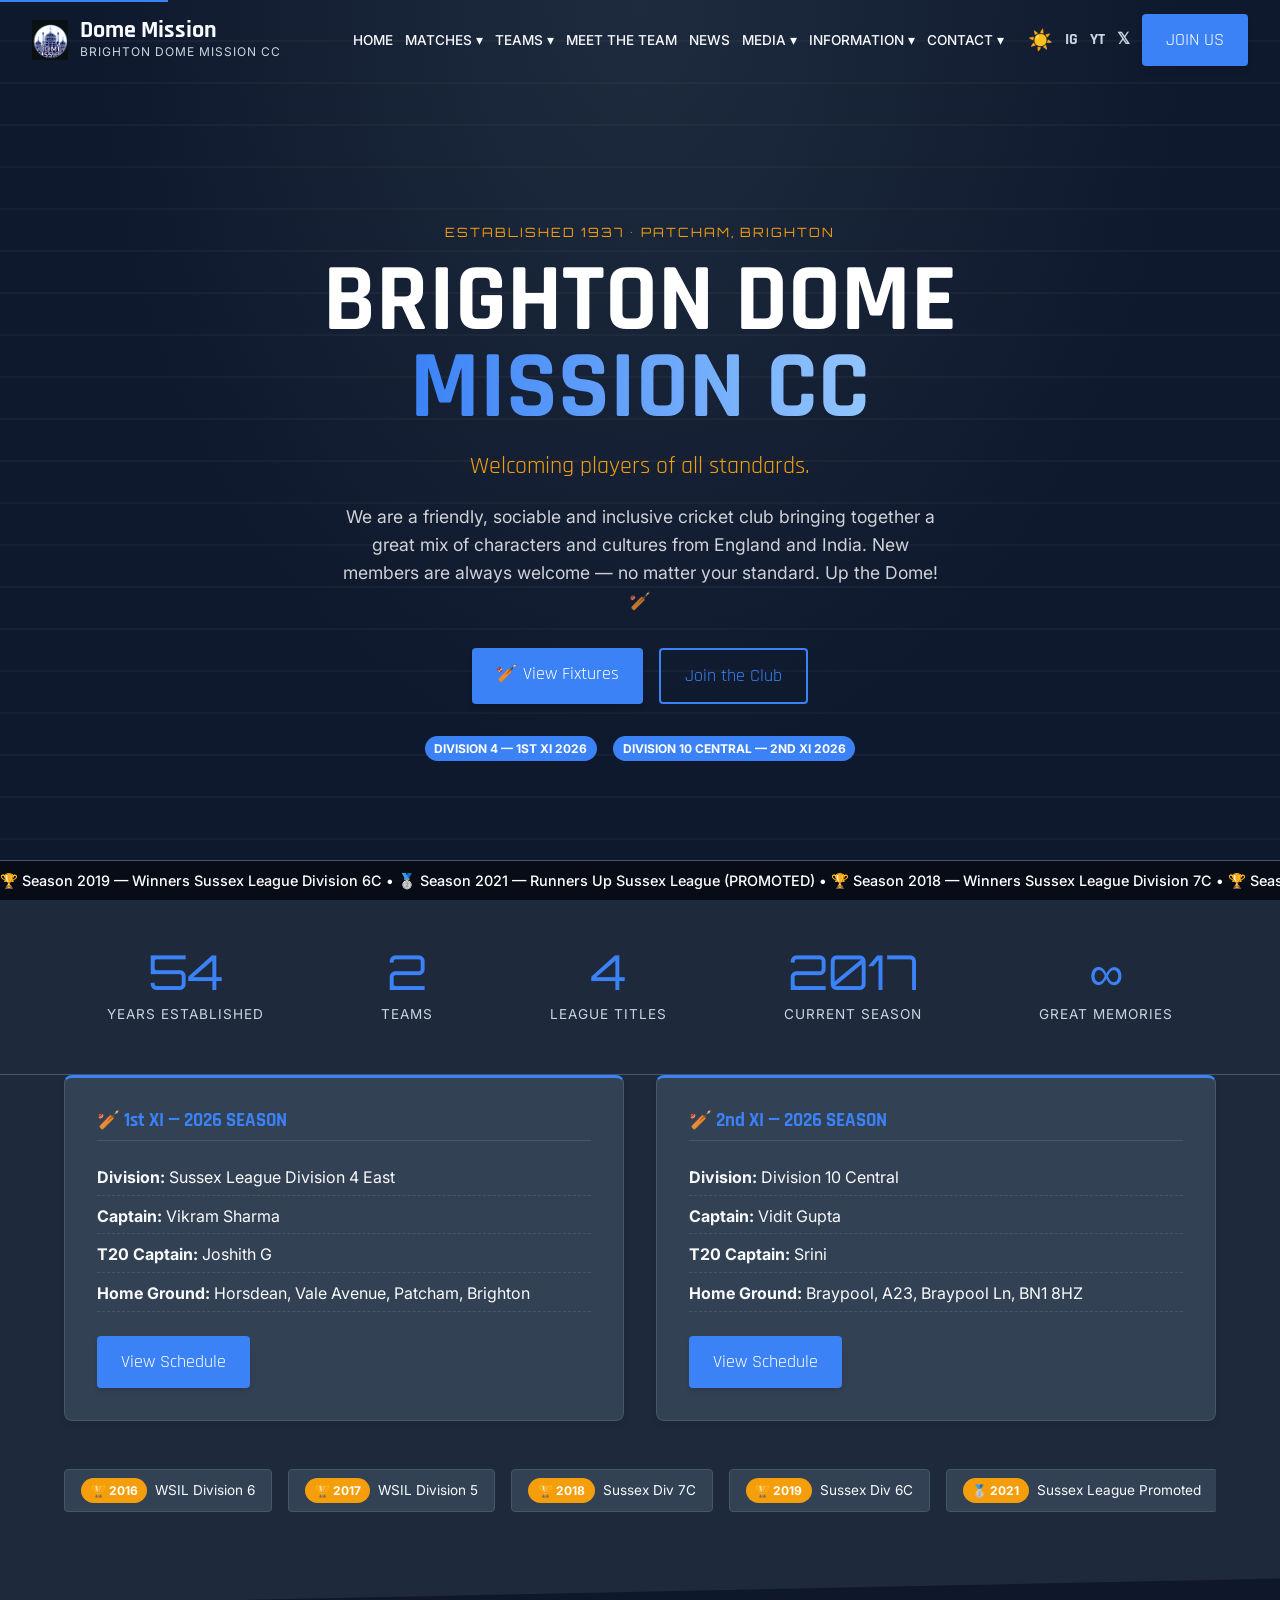
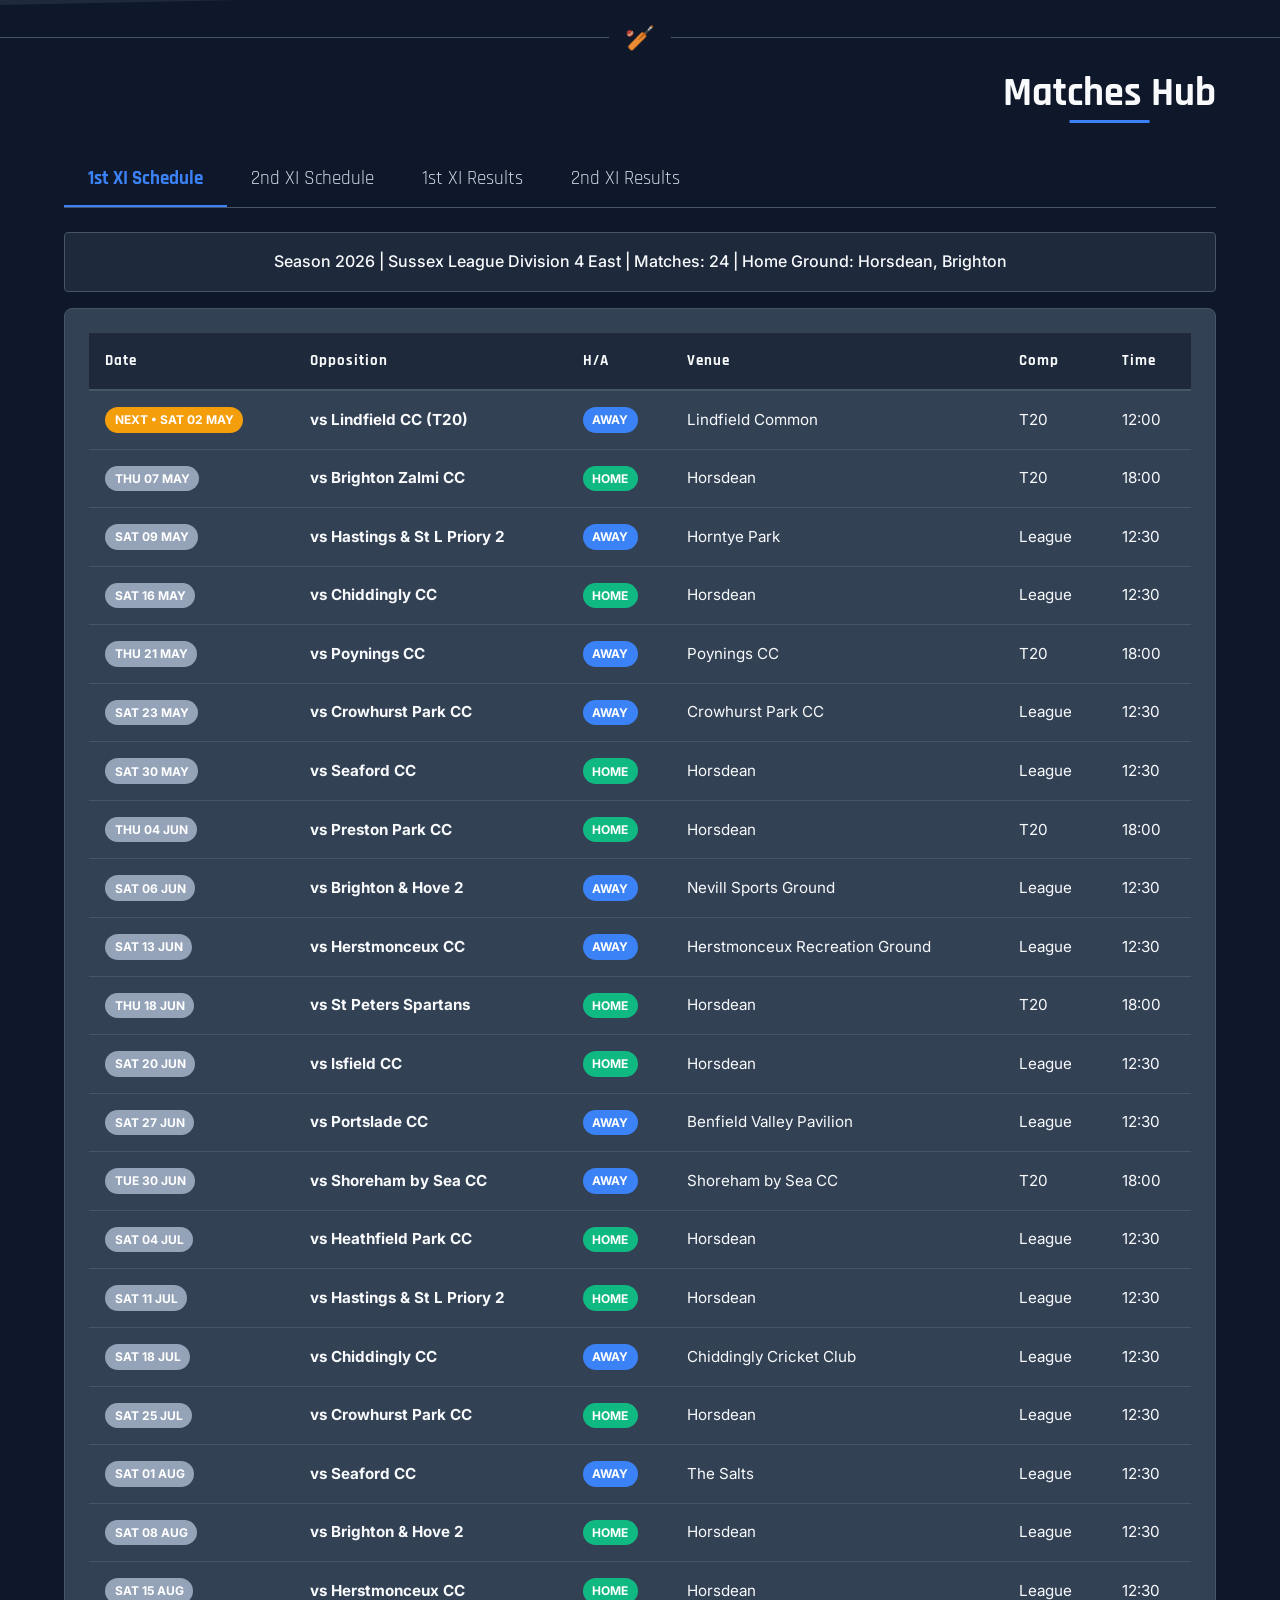
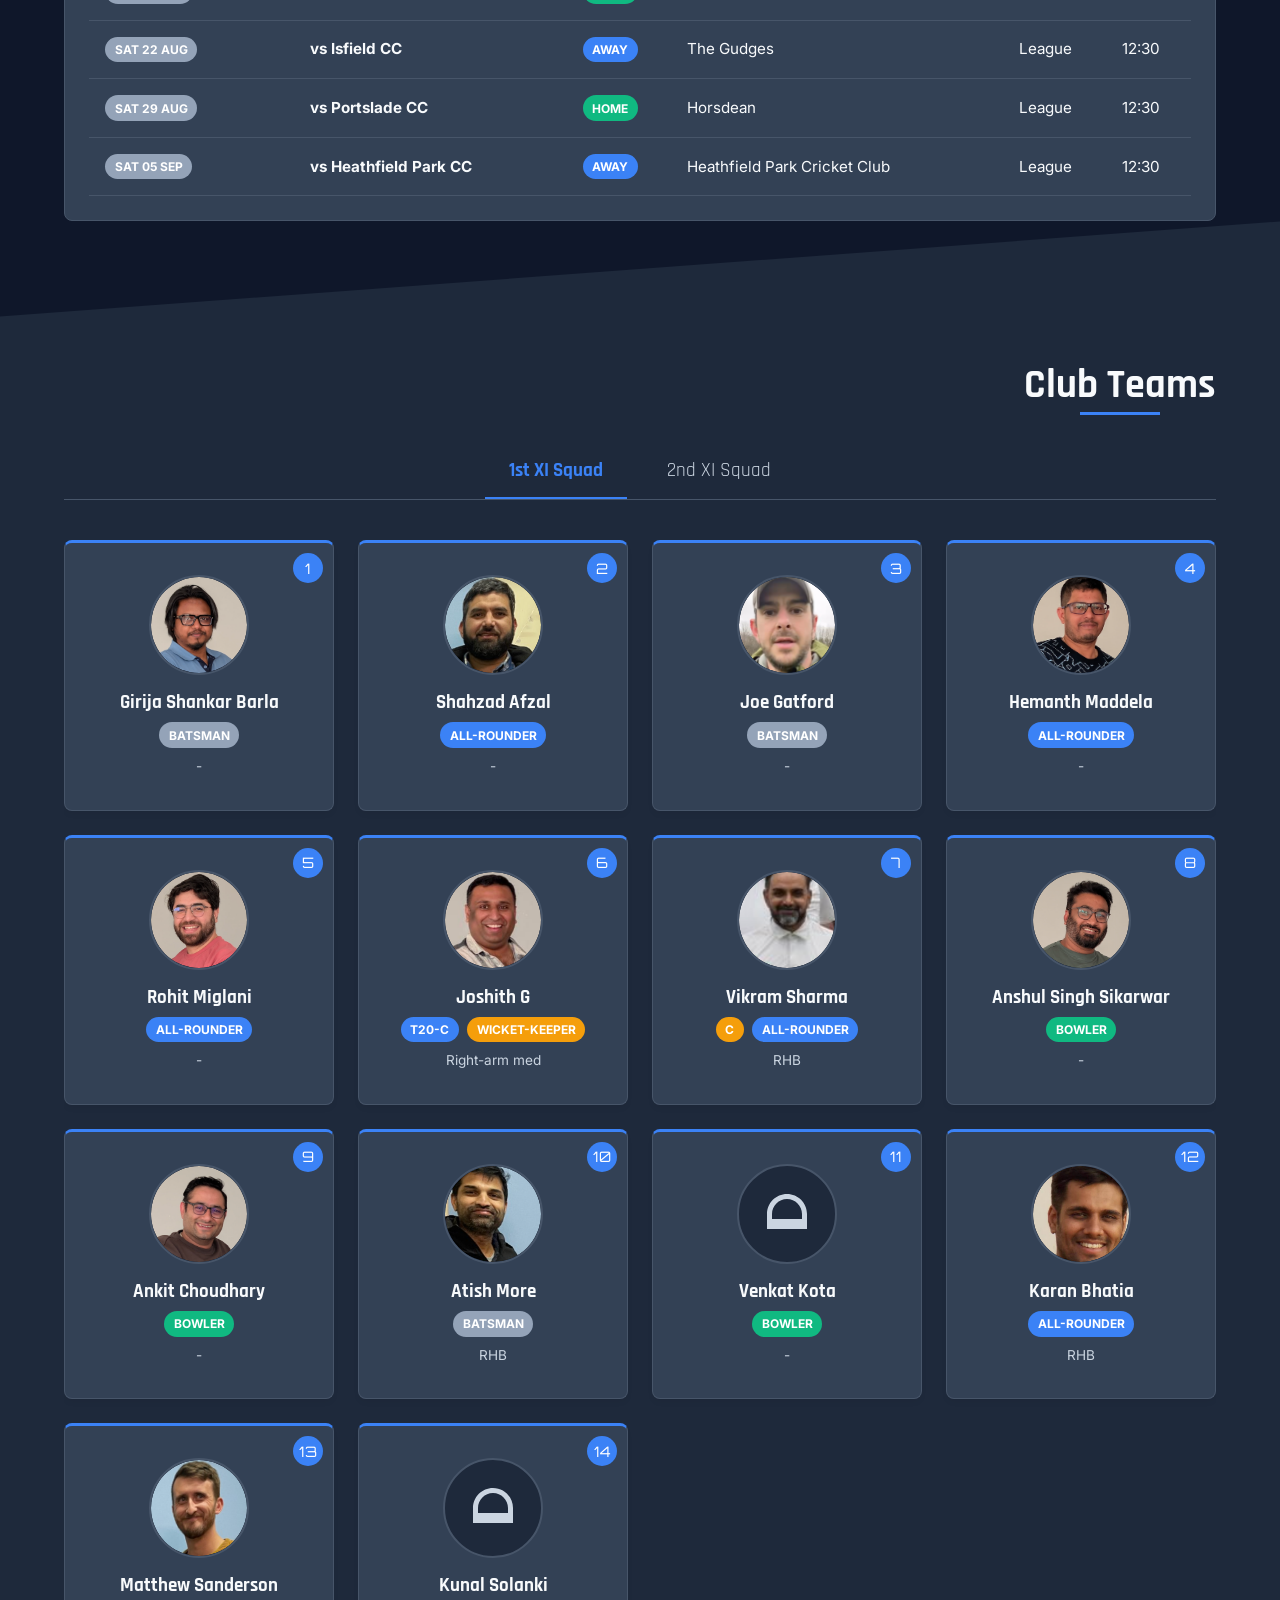
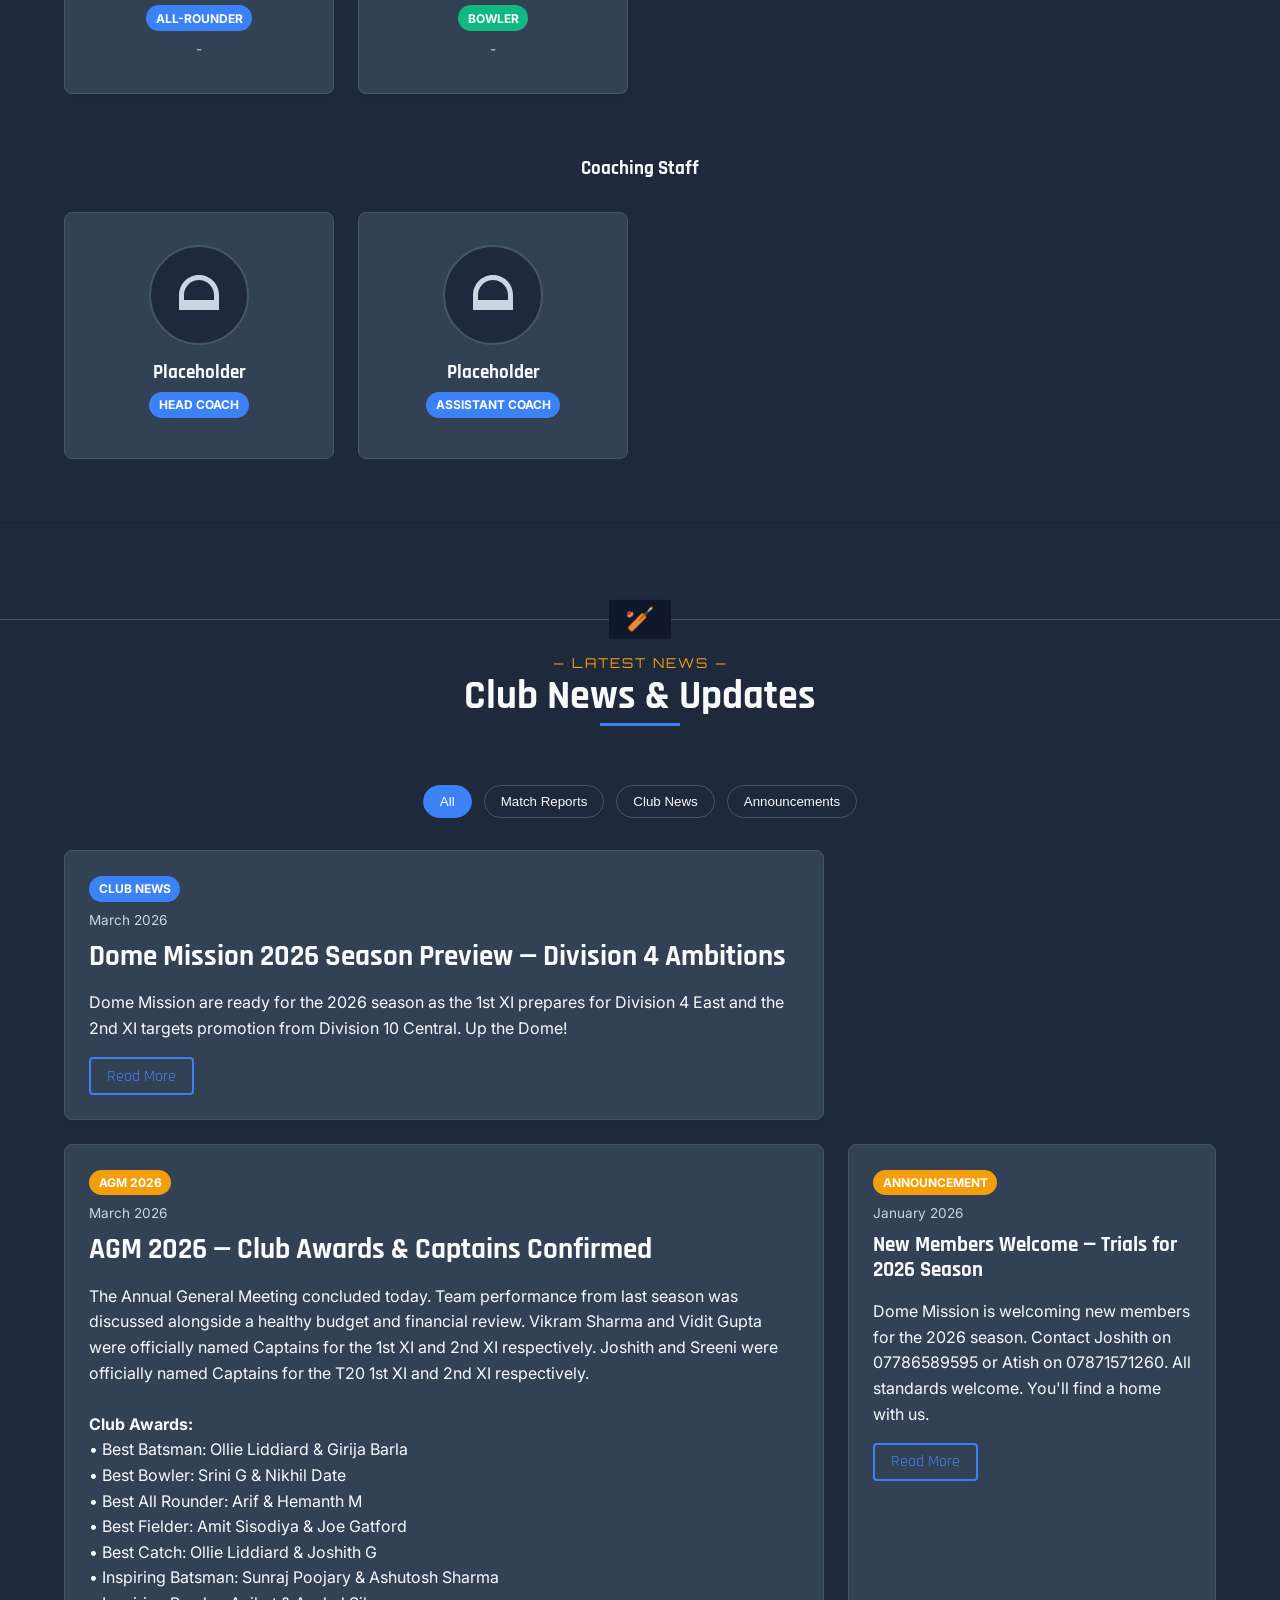
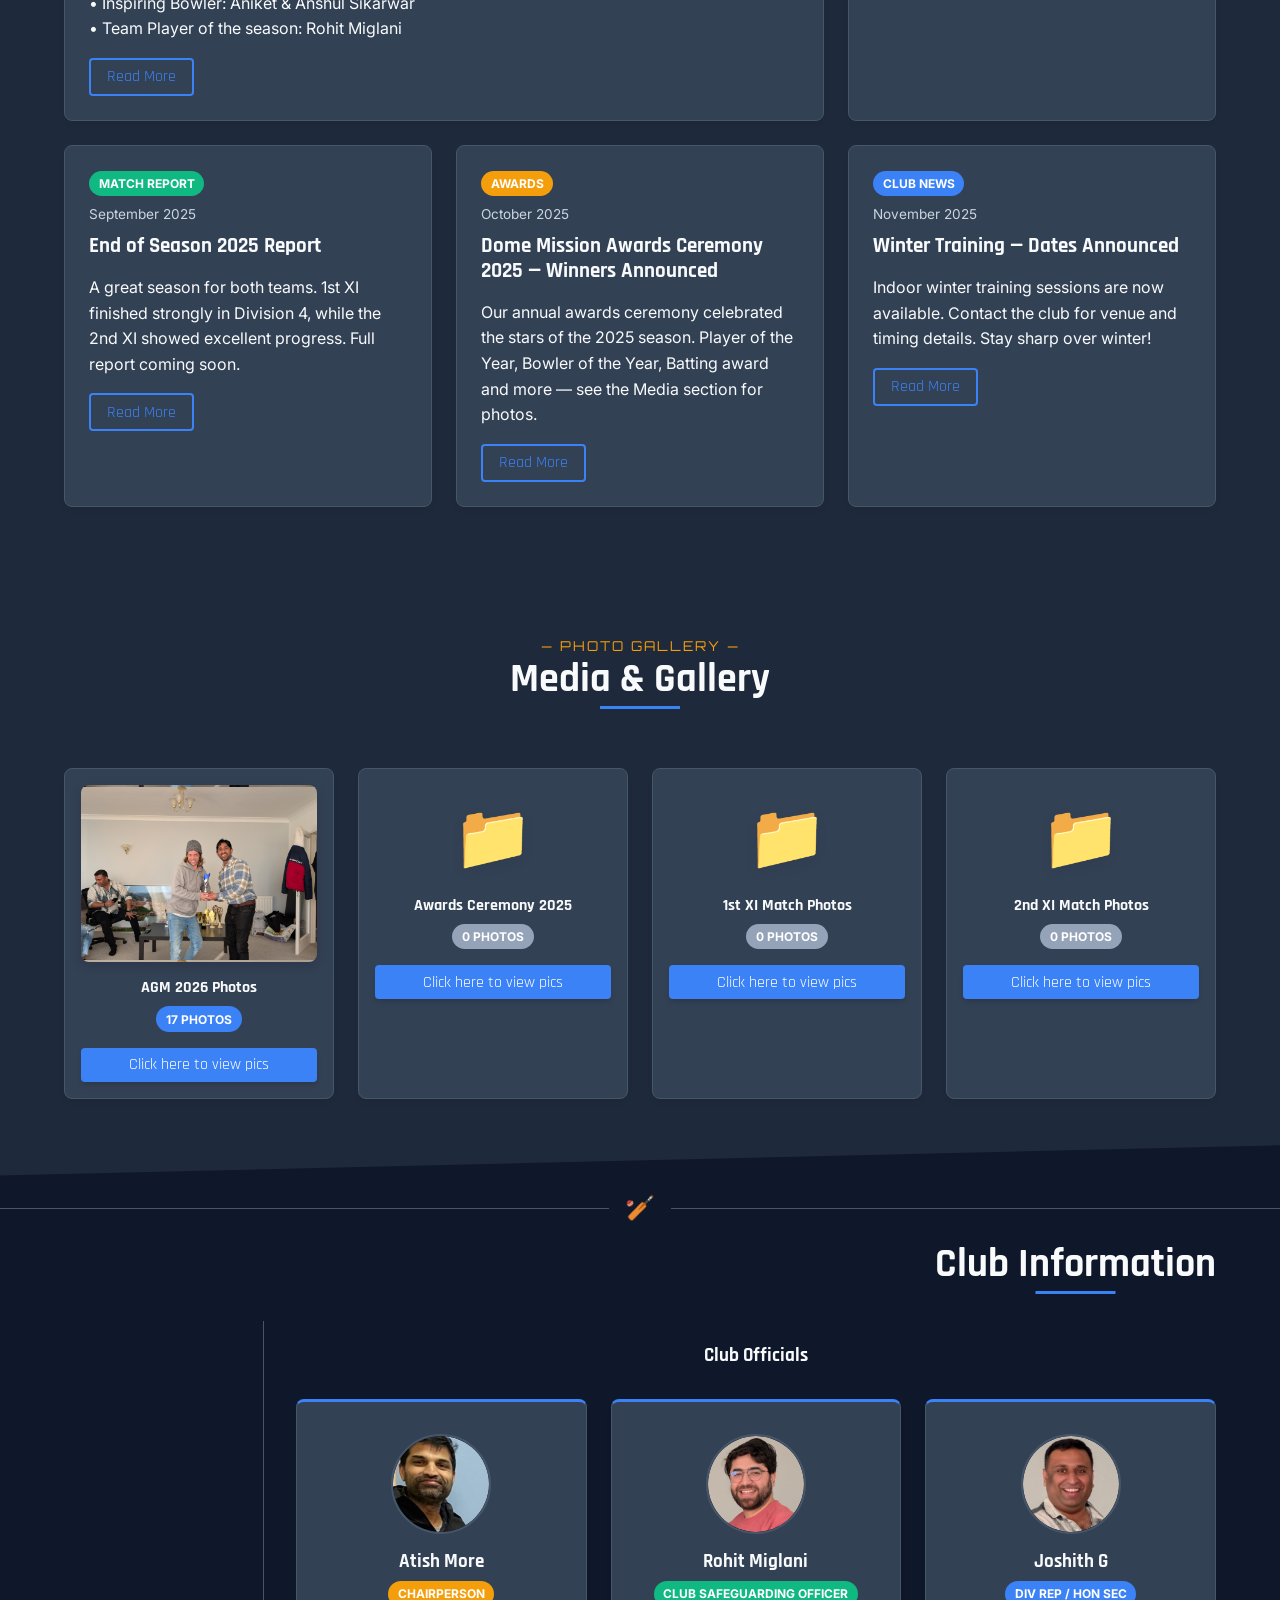
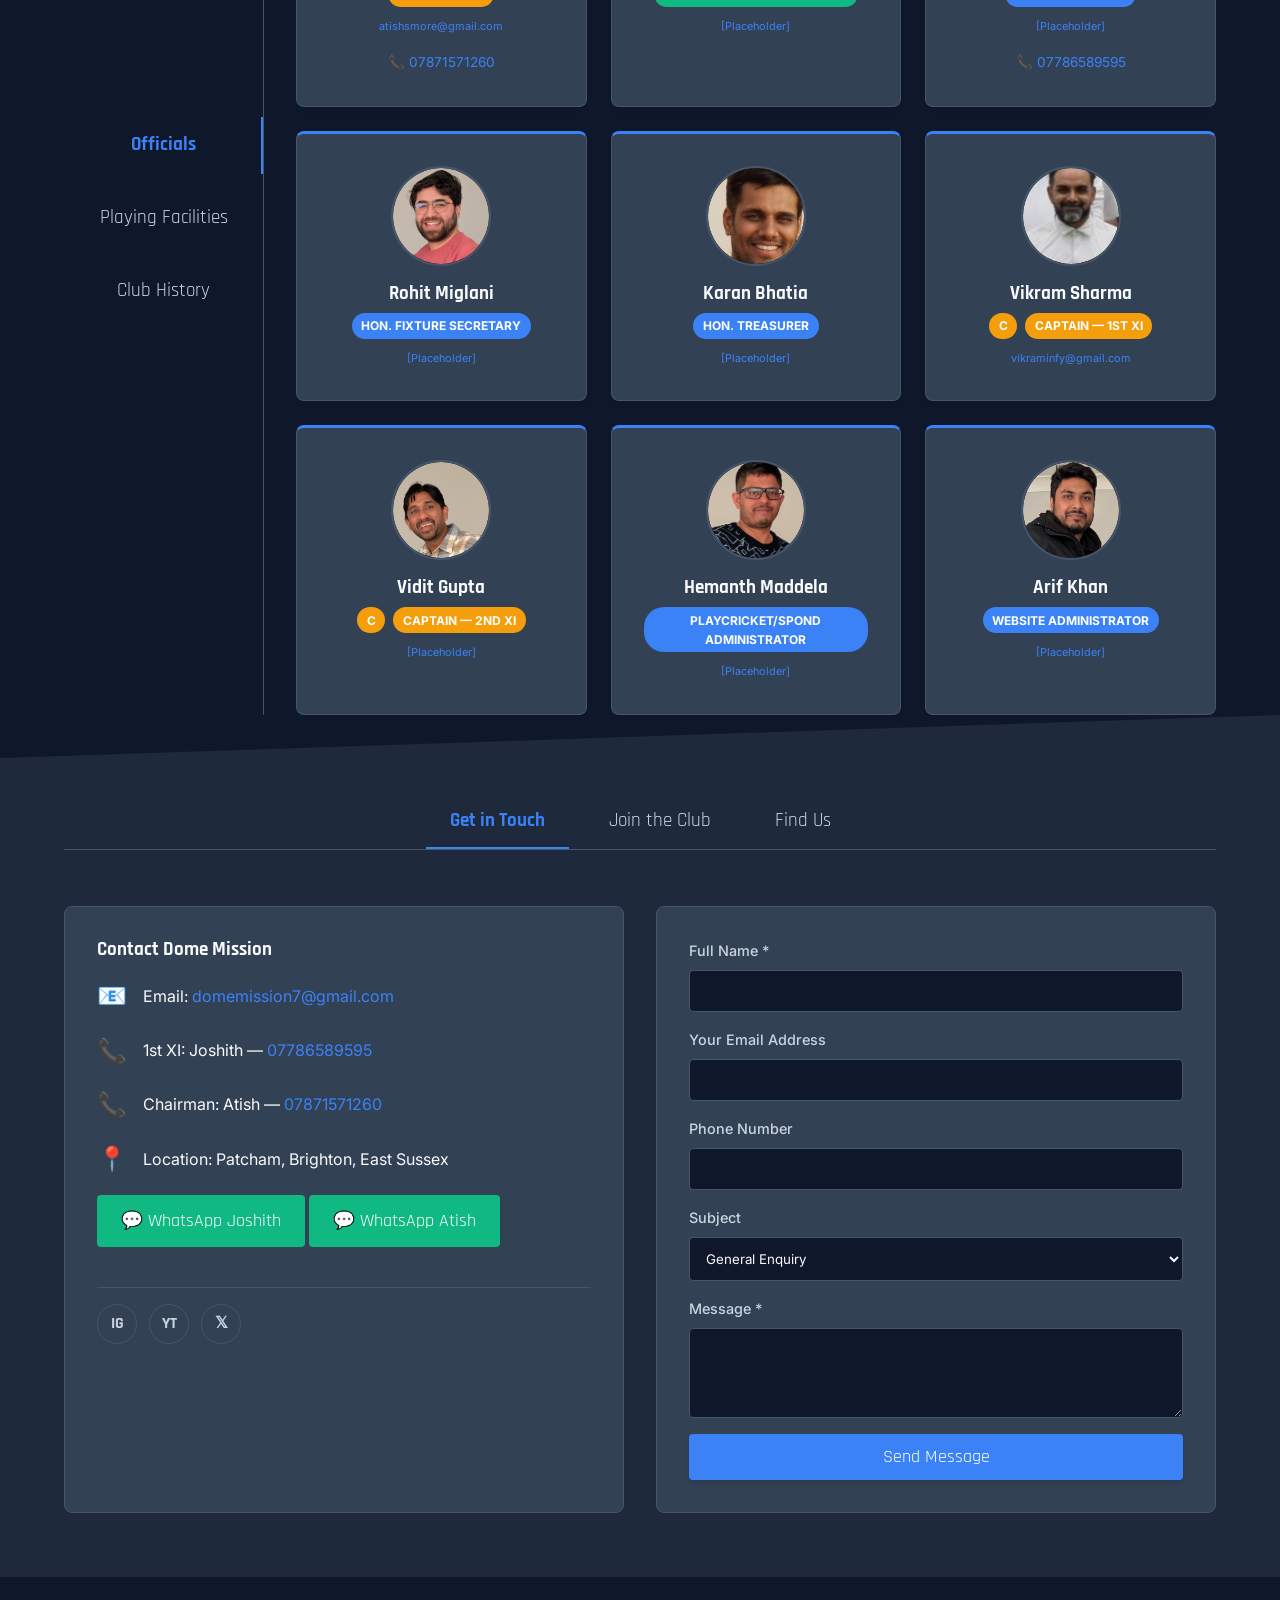
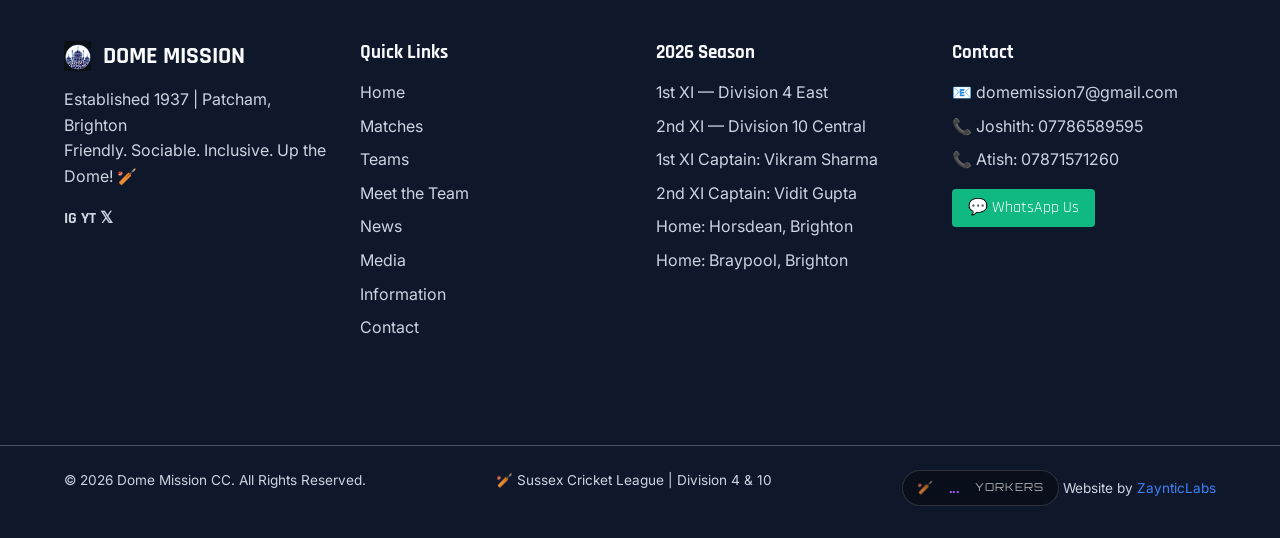
==== commit 6c8f8047: "feat: Add Meet the Team section & Joe Gatford player profile - Added 'Meet the Team' nav link to mai" ====
--- a/index.html
+++ b/index.html
@@ -196,6 +196,7 @@
                             <li><a href="#teams" data-tab="2nd-squad">2nd XI Squad</a></li>
                         </ul>
                     </li>
+                    <li><a href="meet-the-team.html">MEET THE TEAM</a></li>
                     <li><a href="#news">NEWS</a></li>
                     <li class="dropdown-parent">
                         <a href="#media">MEDIA ▾</a>
@@ -1087,6 +1088,7 @@
                         <li><a href="#">Home</a></li>
                         <li><a href="#matches">Matches</a></li>
                         <li><a href="#teams">Teams</a></li>
+                        <li><a href="meet-the-team.html">Meet the Team</a></li>
                         <li><a href="#news">News</a></li>
                         <li><a href="#media">Media</a></li>
                         <li><a href="#information">Information</a></li>
@@ -1142,7 +1144,7 @@
                 -->
                 <div id="visitor-counter-widget" class="mb-sm" aria-label="Visitor counter">
                     <div id="visitor-counter-inner">
-                        <span id="visitor-counter-icon">👁</span>
+                        <span id="visitor-counter-icon">🏏</span>
                         <span id="visitor-count-number">...</span>
                         <span id="visitor-counter-label">yorkers</span>
                     </div>
--- a/style.css
+++ b/style.css
@@ -166,8 +166,8 @@
 .brand-logo.sm { max-height: 30px; }
 
 .nav-right { display: flex; align-items: center; gap: 1.5rem; }
-.nav-links { display: flex; list-style: none; gap: 1rem; align-items: center; }
-.nav-links a { color: var(--text-primary); text-decoration: none; font-weight: 500; font-size: 0.9rem; transition: color 0.3s; }
+.nav-links { display: flex; list-style: none; gap: 0.75rem; align-items: center; }
+.nav-links a { color: var(--text-primary); text-decoration: none; font-weight: 500; font-size: 0.85rem; transition: color 0.3s; white-space: nowrap; }
 .nav-links a:hover { color: var(--accent-primary); }
 
 /* DROPDOWN */
@@ -282,7 +282,7 @@
   border: 1px solid rgba(59,130,246,0.1); background: rgba(59,130,246,0.02); pointer-events: none;
 }
 
-.hero-content { position: relative; z-index: 2; max-width: 800px; padding: 0 2rem; margin-top: -50px; }
+.hero-content { position: relative; z-index: 2; max-width: 800px; padding: 0 2rem; padding-top: 80px; }
 .hero-badge { display: inline-block; font-family: var(--font-orbitron); color: var(--accent-gold); font-size: 0.8rem; letter-spacing: 2px; margin-bottom: 1rem; }
 .hero-title { font-size: clamp(2.5rem, 8vw, 6rem); text-transform: uppercase; line-height: 0.9; margin-bottom: 1rem; }
 .line1 { color: inherit; }
@@ -608,3 +608,246 @@
 [data-theme="light"] #visitor-count-number {
   color: var(--accent-purple, #7c3aed);
 }
+
+/* ===================================================================
+   MEET THE TEAM — HUB PAGE
+   =================================================================== */
+
+.nav-active { color: var(--accent-primary) !important; font-weight: 700 !important; }
+
+/* MTT Hero */
+.mtt-hero {
+  position: relative; min-height: 340px; display: flex; align-items: center;
+  justify-content: center; text-align: center; padding: 120px 2rem 60px;
+  background: radial-gradient(ellipse at top, #1e293b 0%, #0f172a 60%);
+  overflow: hidden;
+}
+[data-theme="light"] .mtt-hero { background: radial-gradient(ellipse at top, #e2e8f0 0%, #f8fafc 60%); }
+.mtt-hero-overlay {
+  position: absolute; inset: 0;
+  background-image: repeating-linear-gradient(transparent, transparent 40px, rgba(255,255,255,0.03) 40px, rgba(255,255,255,0.03) 42px);
+  pointer-events: none;
+}
+.mtt-hero-content { position: relative; z-index: 2; }
+.mtt-hero-title {
+  font-family: var(--font-heading); font-size: clamp(2rem, 5vw, 3.5rem);
+  margin: 0.5rem 0; color: var(--text-primary);
+}
+.mtt-hero-sub { color: var(--text-secondary); max-width: 600px; margin: 0 auto; font-size: 1.1rem; }
+
+/* MTT Grid */
+.mtt-grid-section { padding: 4rem 0; }
+.mtt-player-grid { display: grid; grid-template-columns: repeat(auto-fill, minmax(320px, 1fr)); gap: 2rem; }
+
+.mtt-player-card {
+  text-decoration: none; color: inherit; display: flex; flex-direction: column;
+  overflow: hidden; transition: transform 0.3s, box-shadow 0.3s; padding: 0;
+}
+.mtt-player-card:hover { transform: translateY(-8px); box-shadow: 0 20px 40px rgba(0,0,0,0.15); }
+
+.mtt-card-image-wrap { position: relative; width: 100%; aspect-ratio: 4/3; overflow: hidden; }
+.mtt-card-image { width: 100%; height: 100%; object-fit: cover; transition: transform 0.4s ease; }
+.mtt-player-card:hover .mtt-card-image { transform: scale(1.05); }
+.mtt-card-image-overlay {
+  position: absolute; inset: 0; background: rgba(37,99,235,0.4);
+  display: flex; align-items: center; justify-content: center;
+  opacity: 0; transition: opacity 0.3s; backdrop-filter: blur(2px);
+}
+.mtt-player-card:hover .mtt-card-image-overlay { opacity: 1; }
+.mtt-view-profile { color: white; font-family: var(--font-heading); font-size: 1.2rem; font-weight: 700; }
+
+.mtt-card-body { padding: 1.5rem; display: flex; flex-direction: column; gap: 0.75rem; flex-grow: 1; }
+.mtt-card-name { font-size: 1.5rem; color: var(--text-primary); }
+.mtt-card-roles { display: flex; flex-wrap: wrap; gap: 0.4rem; }
+.mtt-card-tagline { color: var(--text-secondary); font-style: italic; font-size: 0.95rem; flex-grow: 1; }
+.mtt-card-btn { align-self: flex-start; margin-top: 0.5rem; }
+
+.mtt-coming-soon {
+  display: flex; flex-direction: column; align-items: center; justify-content: center;
+  text-align: center; min-height: 300px; border: 2px dashed var(--border-color);
+  background: transparent;
+}
+.mtt-coming-icon { font-size: 3rem; margin-bottom: 1rem; }
+.mtt-coming-soon h3 { margin-bottom: 0.5rem; }
+.mtt-coming-soon p { color: var(--text-secondary); max-width: 250px; }
+
+/* ===================================================================
+   PLAYER PROFILE PAGE
+   =================================================================== */
+
+/* Breadcrumb */
+.pp-breadcrumb {
+  padding: 100px 0 0.75rem; background: var(--bg-surface);
+  border-bottom: 1px solid var(--border-color);
+}
+.pp-breadcrumb a {
+  color: var(--accent-primary); text-decoration: none; font-family: var(--font-heading);
+  font-size: 1rem; transition: color 0.2s;
+}
+.pp-breadcrumb a:hover { text-decoration: underline; }
+
+/* PP Hero */
+.pp-hero {
+  position: relative; min-height: 520px; overflow: hidden;
+  display: flex; align-items: center; padding: 3rem 0;
+  background: var(--bg-surface);
+}
+.pp-hero-bg {
+  position: absolute; inset: 0; background-size: cover; background-position: center;
+  filter: blur(30px) brightness(0.3); transform: scale(1.1);
+}
+[data-theme="light"] .pp-hero-bg { filter: blur(30px) brightness(0.8); }
+.pp-hero-gradient { position: absolute; inset: 0; background: linear-gradient(135deg, rgba(15,23,42,0.85), rgba(15,23,42,0.6)); }
+[data-theme="light"] .pp-hero-gradient { background: linear-gradient(135deg, rgba(248,250,252,0.9), rgba(241,245,249,0.7)); }
+
+.pp-hero-inner {
+  position: relative; z-index: 2; display: grid;
+  grid-template-columns: 1fr 1fr; gap: 3rem; align-items: center;
+}
+.pp-hero-text { color: #fff; }
+[data-theme="light"] .pp-hero-text { color: var(--text-primary); }
+.pp-hero-title {
+  font-family: var(--font-heading); font-size: clamp(1.8rem, 4vw, 3rem);
+  line-height: 1.1; margin: 0.5rem 0 0.75rem;
+  background: linear-gradient(to right, var(--accent-primary), var(--accent-light));
+  -webkit-background-clip: text; background-clip: text; color: transparent;
+}
+.pp-hero-subtitle { font-size: 1rem; opacity: 0.8; margin-bottom: 1rem; font-style: italic; }
+.pp-hero-name {
+  font-family: var(--font-orbitron); font-size: clamp(1.5rem, 3vw, 2.2rem);
+  margin-bottom: 1rem; color: inherit;
+}
+.pp-hero-tags { display: flex; flex-wrap: wrap; gap: 0.5rem; margin-bottom: 1.25rem; }
+.pp-hero-intro { font-size: 1.05rem; line-height: 1.7; opacity: 0.9; }
+
+.pp-hero-image { border-radius: 12px; overflow: hidden; box-shadow: 0 20px 50px rgba(0,0,0,0.3); }
+.pp-hero-image img { width: 100%; height: 100%; object-fit: cover; display: block; max-height: 450px; }
+
+/* Sections */
+.pp-section { padding: 3rem 0; }
+.pp-section:nth-child(odd) { background: var(--bg-primary); }
+.pp-section:nth-child(even) { background: var(--bg-surface); }
+
+/* Alternating rows */
+.pp-row { display: grid; grid-template-columns: 1fr 1fr; gap: 2.5rem; align-items: center; margin-bottom: 2rem; }
+.pp-row-img img { width: 100%; border-radius: 10px; box-shadow: 0 8px 25px rgba(0,0,0,0.15); }
+.pp-row-text p { margin-bottom: 1rem; line-height: 1.8; font-size: 1.05rem; }
+.pp-row-img-right .pp-row-img { order: 2; }
+.pp-row-img-right .pp-row-text { order: 1; }
+
+/* Photo strip */
+.pp-photo-strip {
+  display: grid; grid-template-columns: repeat(4, 1fr); gap: 1rem;
+  margin: 2rem 0;
+}
+.pp-photo-strip img {
+  width: 100%; height: 180px; object-fit: cover; border-radius: 8px;
+  transition: transform 0.3s; cursor: pointer;
+  box-shadow: 0 4px 12px rgba(0,0,0,0.1);
+}
+.pp-photo-strip img:hover { transform: scale(1.03); }
+
+/* Pull-quote */
+.pp-pullquote {
+  position: relative; border-left: 4px solid var(--accent-primary);
+  background: rgba(var(--card-rgb), 0.7); border-radius: 0 8px 8px 0;
+  padding: 1.5rem 2rem 1.5rem 2.5rem; margin: 2rem 0; font-size: 1.15rem;
+  font-style: italic; line-height: 1.7; color: var(--text-primary);
+}
+.pp-pullquote-green { border-left-color: var(--accent-green); }
+.pp-pullquote-icon {
+  position: absolute; top: -12px; left: -12px; font-size: 1.5rem;
+  background: var(--bg-primary); padding: 4px; border-radius: 50%;
+}
+
+/* Callout */
+.pp-callout { padding: 1.25rem 1.5rem; border-left: 4px solid var(--accent-green); margin: 1.5rem 0; }
+.pp-callout p { margin: 0; line-height: 1.7; }
+.pp-aside { color: var(--accent-green); font-size: 0.95rem; }
+
+/* Stats grid */
+.pp-stats-grid { display: grid; grid-template-columns: repeat(3, 1fr); gap: 1rem; margin-top: 1.5rem; }
+.pp-stat-card {
+  text-align: center; padding: 1.25rem 1rem; border-top: 3px solid var(--accent-primary);
+}
+.pp-stat-icon { font-size: 1.8rem; display: block; margin-bottom: 0.5rem; }
+.pp-stat-label {
+  font-family: var(--font-heading); font-size: 0.85rem; color: var(--text-secondary);
+  text-transform: uppercase; letter-spacing: 1px; margin-bottom: 0.25rem;
+}
+.pp-stat-value { font-weight: 700; font-size: 0.95rem; color: var(--text-primary); line-height: 1.4; }
+
+/* Text block */
+.pp-text-block { padding: 2rem; font-size: 1.1rem; line-height: 1.8; max-width: 800px; margin: 0 auto; }
+
+/* Glory card */
+.pp-glory-card {
+  background: linear-gradient(135deg, rgba(217,119,6,0.1), rgba(245,158,11,0.05));
+  border: 2px solid var(--accent-gold); border-radius: 12px;
+  padding: 2.5rem; text-align: center; position: relative; overflow: hidden;
+  max-width: 800px; margin: 0 auto;
+}
+.pp-glory-card::before {
+  content: '⭐'; position: absolute; top: -20px; right: -10px;
+  font-size: 6rem; opacity: 0.08; transform: rotate(15deg);
+}
+.pp-glory-badge {
+  display: inline-block; background: var(--accent-gold); color: #fff;
+  padding: 0.4rem 1.2rem; border-radius: 20px; font-family: var(--font-orbitron);
+  font-size: 0.8rem; letter-spacing: 2px; margin-bottom: 1.5rem;
+}
+.pp-glory-quote p {
+  font-size: 1.2rem; font-style: italic; line-height: 1.7;
+  margin-bottom: 1.5rem; color: var(--text-primary);
+}
+.pp-glory-tribute {
+  font-size: 1.05rem; color: var(--text-primary); margin-bottom: 1.5rem;
+  font-weight: 500;
+}
+.pp-glory-caption {
+  font-size: 0.9rem; color: var(--accent-gold); font-style: italic;
+  border-top: 1px solid var(--accent-gold); padding-top: 1rem; margin-top: 1rem;
+}
+
+/* MOBILE RESPONSIVE */
+@media (max-width: 768px) {
+  .pp-hero-inner { grid-template-columns: 1fr; text-align: center; gap: 2rem; }
+  .pp-hero-image { max-width: 400px; margin: 0 auto; }
+  .pp-hero-tags { justify-content: center; }
+  .pp-row { grid-template-columns: 1fr; }
+  .pp-row-img-right .pp-row-img { order: 0; }
+  .pp-row-img-right .pp-row-text { order: 0; }
+  .pp-photo-strip { grid-template-columns: repeat(2, 1fr); }
+  .pp-stats-grid { grid-template-columns: 1fr; }
+  .mtt-player-grid { grid-template-columns: 1fr; }
+  .pp-glory-card { padding: 1.5rem; }
+  .pp-breadcrumb { padding-top: 80px; }
+}
+
+/* ===================================================================
+   PLAYER PROFILE LIGHTBOX
+   =================================================================== */
+.pp-lightbox {
+  position: fixed; top: 0; left: 0; width: 100%; height: 100%;
+  background: rgba(0,0,0,0.92); z-index: 1000;
+  display: none; align-items: center; justify-content: center;
+  backdrop-filter: blur(4px);
+}
+.pp-lightbox.active { display: flex; }
+.pp-lightbox-content { text-align: center; max-width: 92vw; max-height: 92vh; }
+.pp-lightbox-content img {
+  max-width: 100%; max-height: 88vh; object-fit: contain;
+  border-radius: 6px; box-shadow: 0 10px 40px rgba(0,0,0,0.5);
+}
+.pp-lightbox-close {
+  position: absolute; top: 1.25rem; right: 1.5rem;
+  background: none; border: none; color: white; font-size: 2rem;
+  cursor: pointer; z-index: 1001; padding: 0.5rem;
+  transition: transform 0.2s;
+}
+.pp-lightbox-close:hover { transform: scale(1.2); }
+
+.pp-clickable { transition: transform 0.3s, box-shadow 0.3s; }
+.pp-clickable:hover { transform: scale(1.02); box-shadow: 0 8px 25px rgba(59,130,246,0.3); }
+
+
